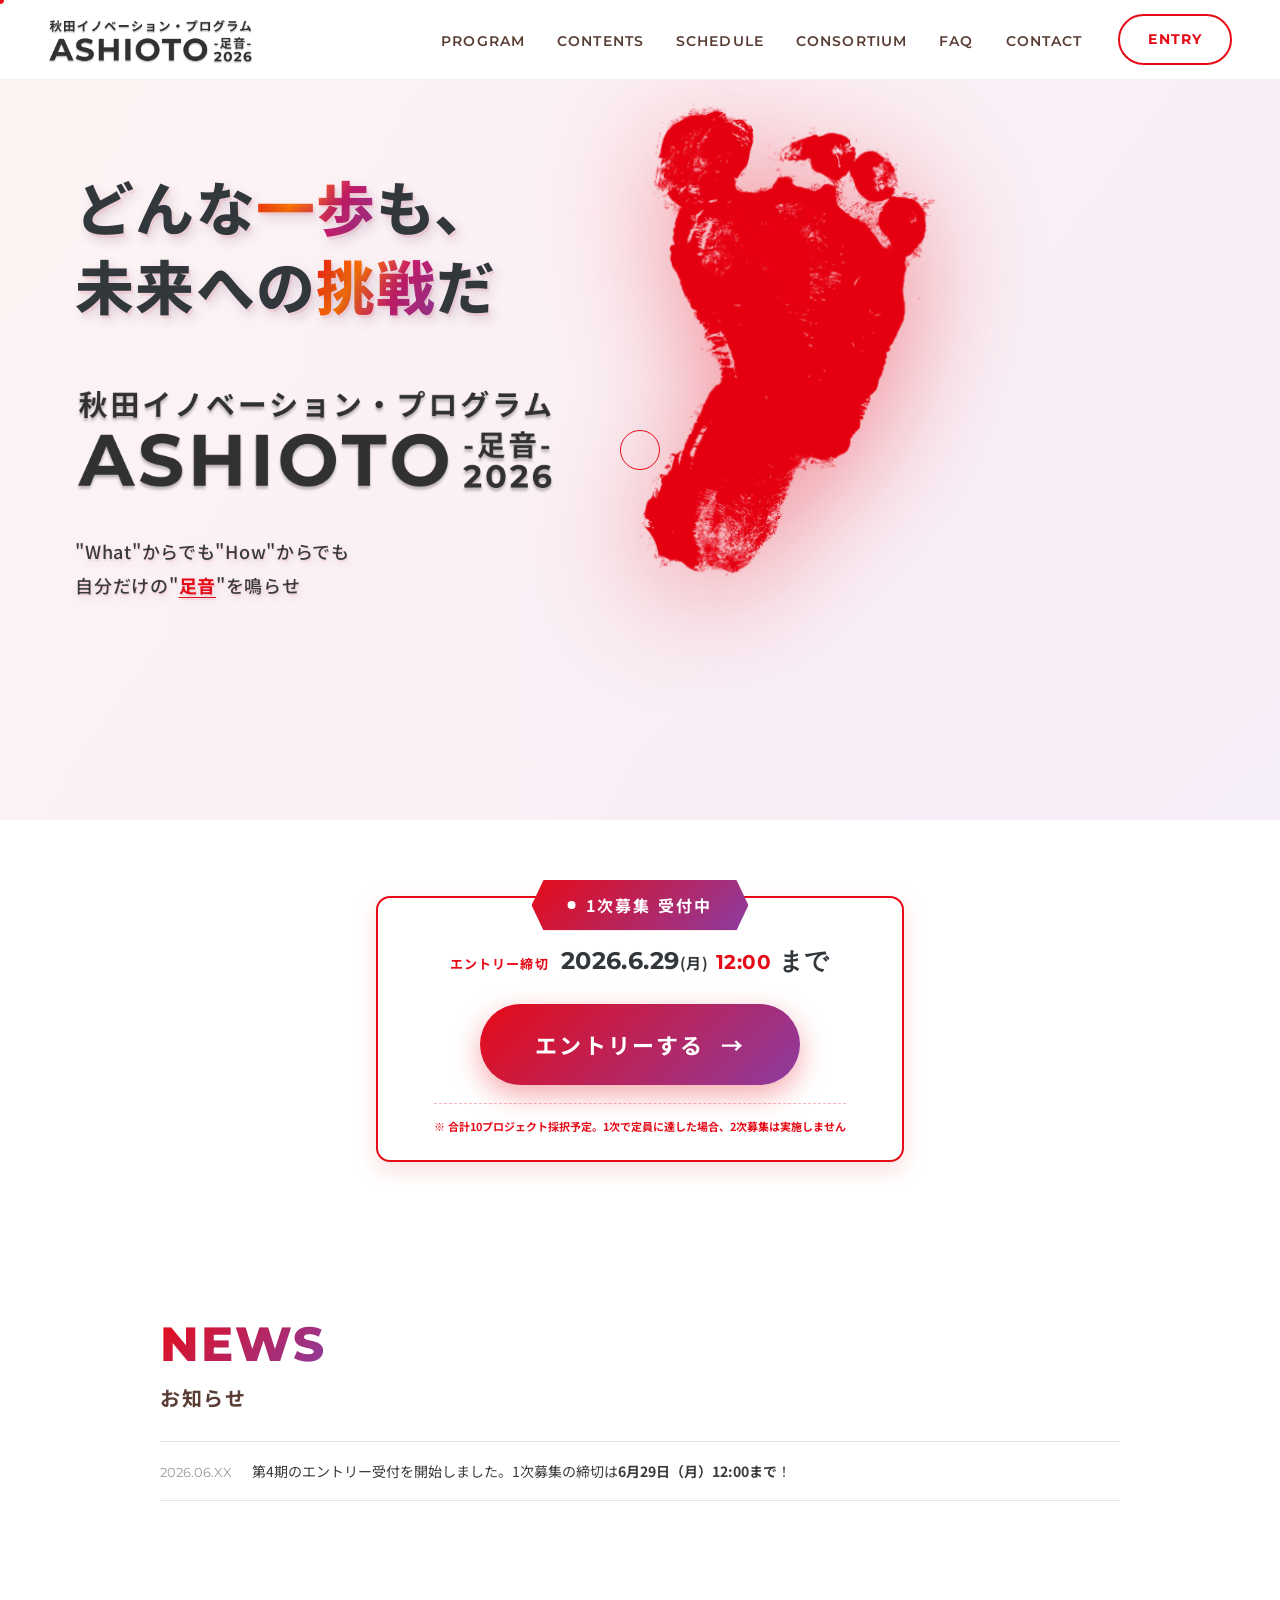
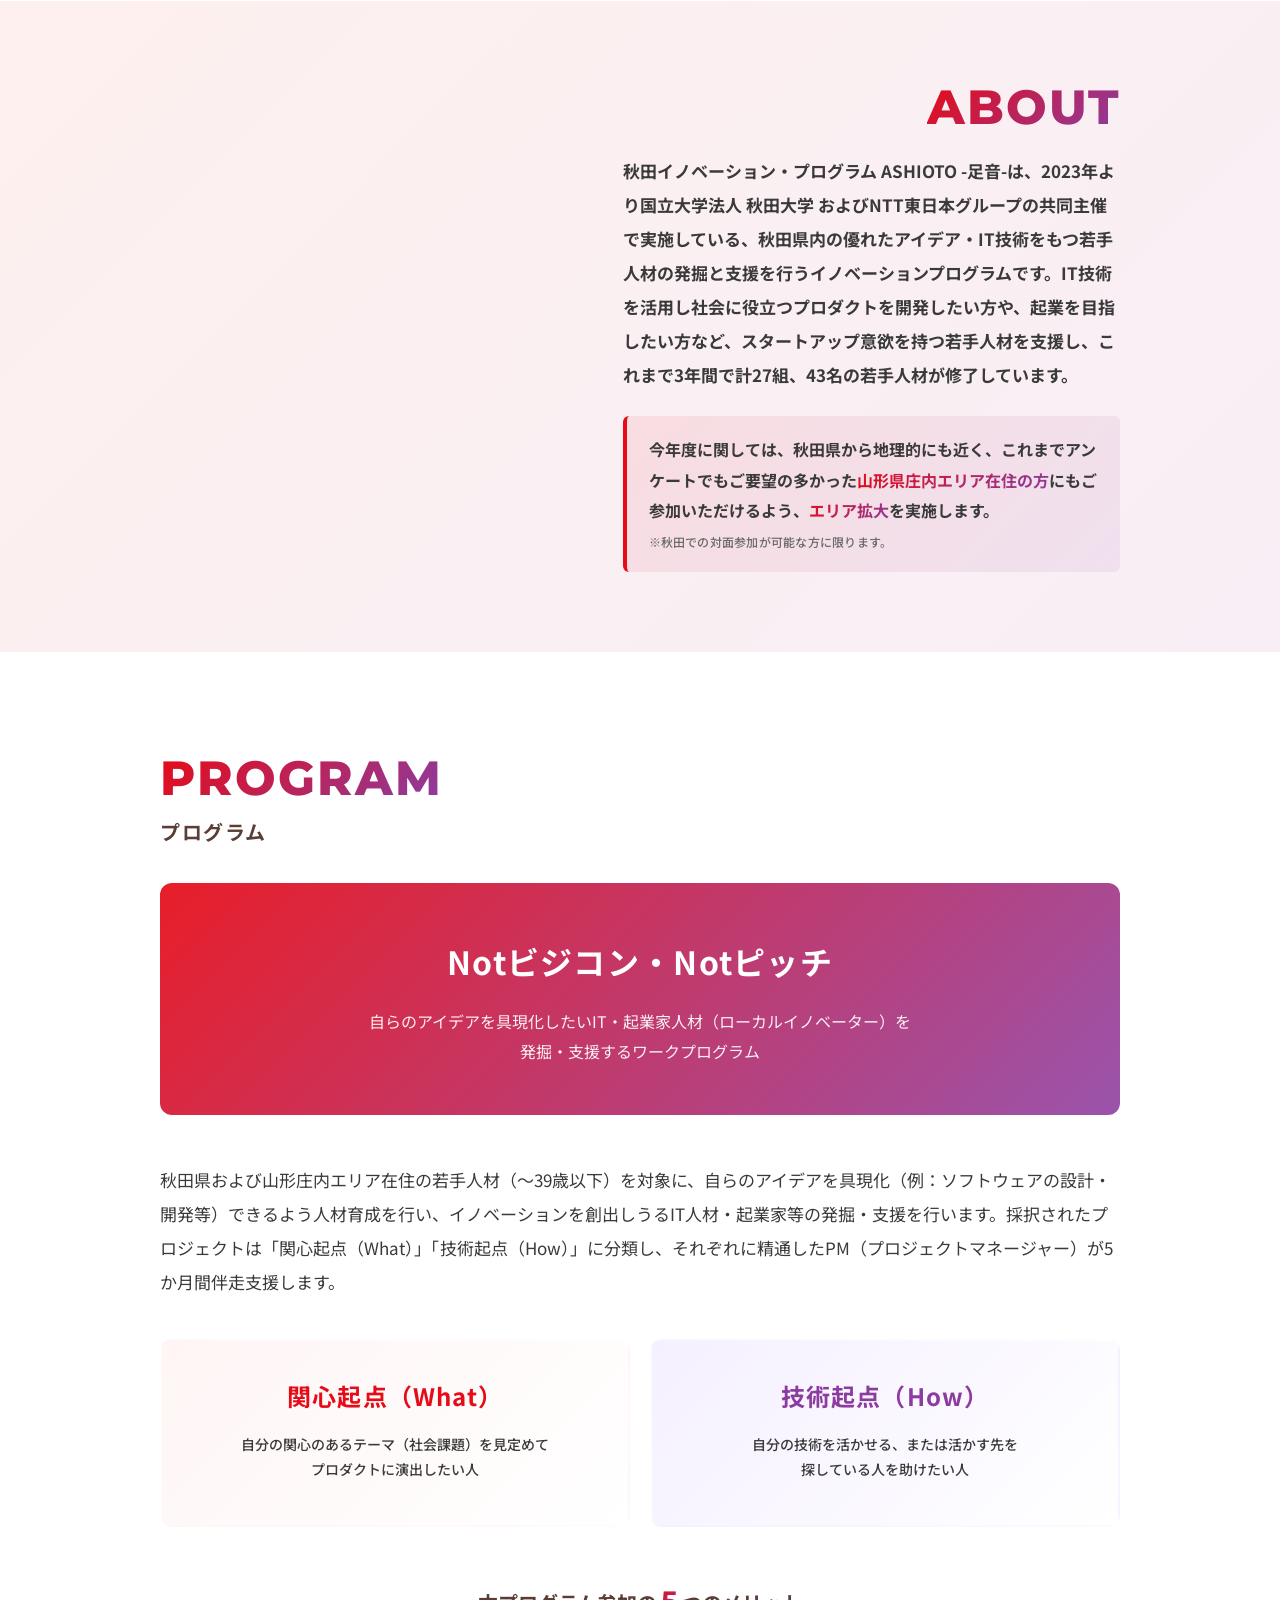
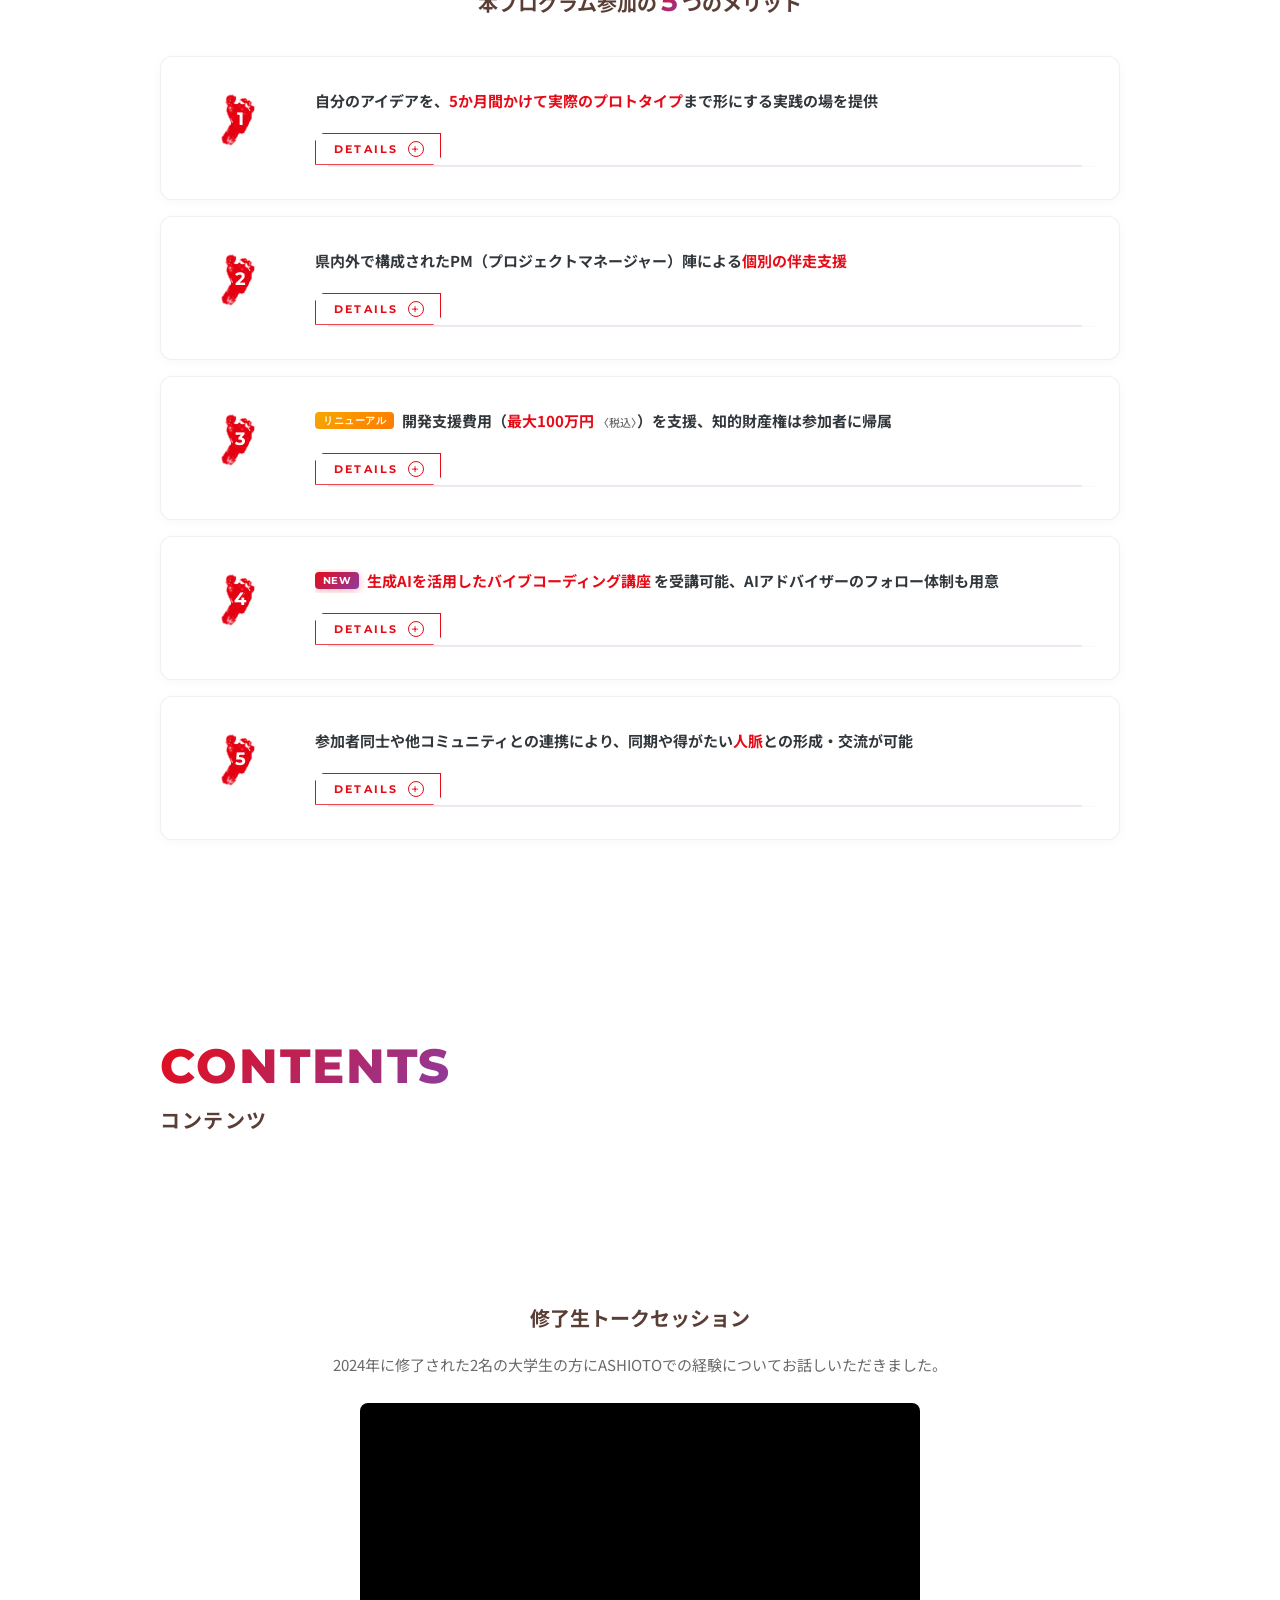
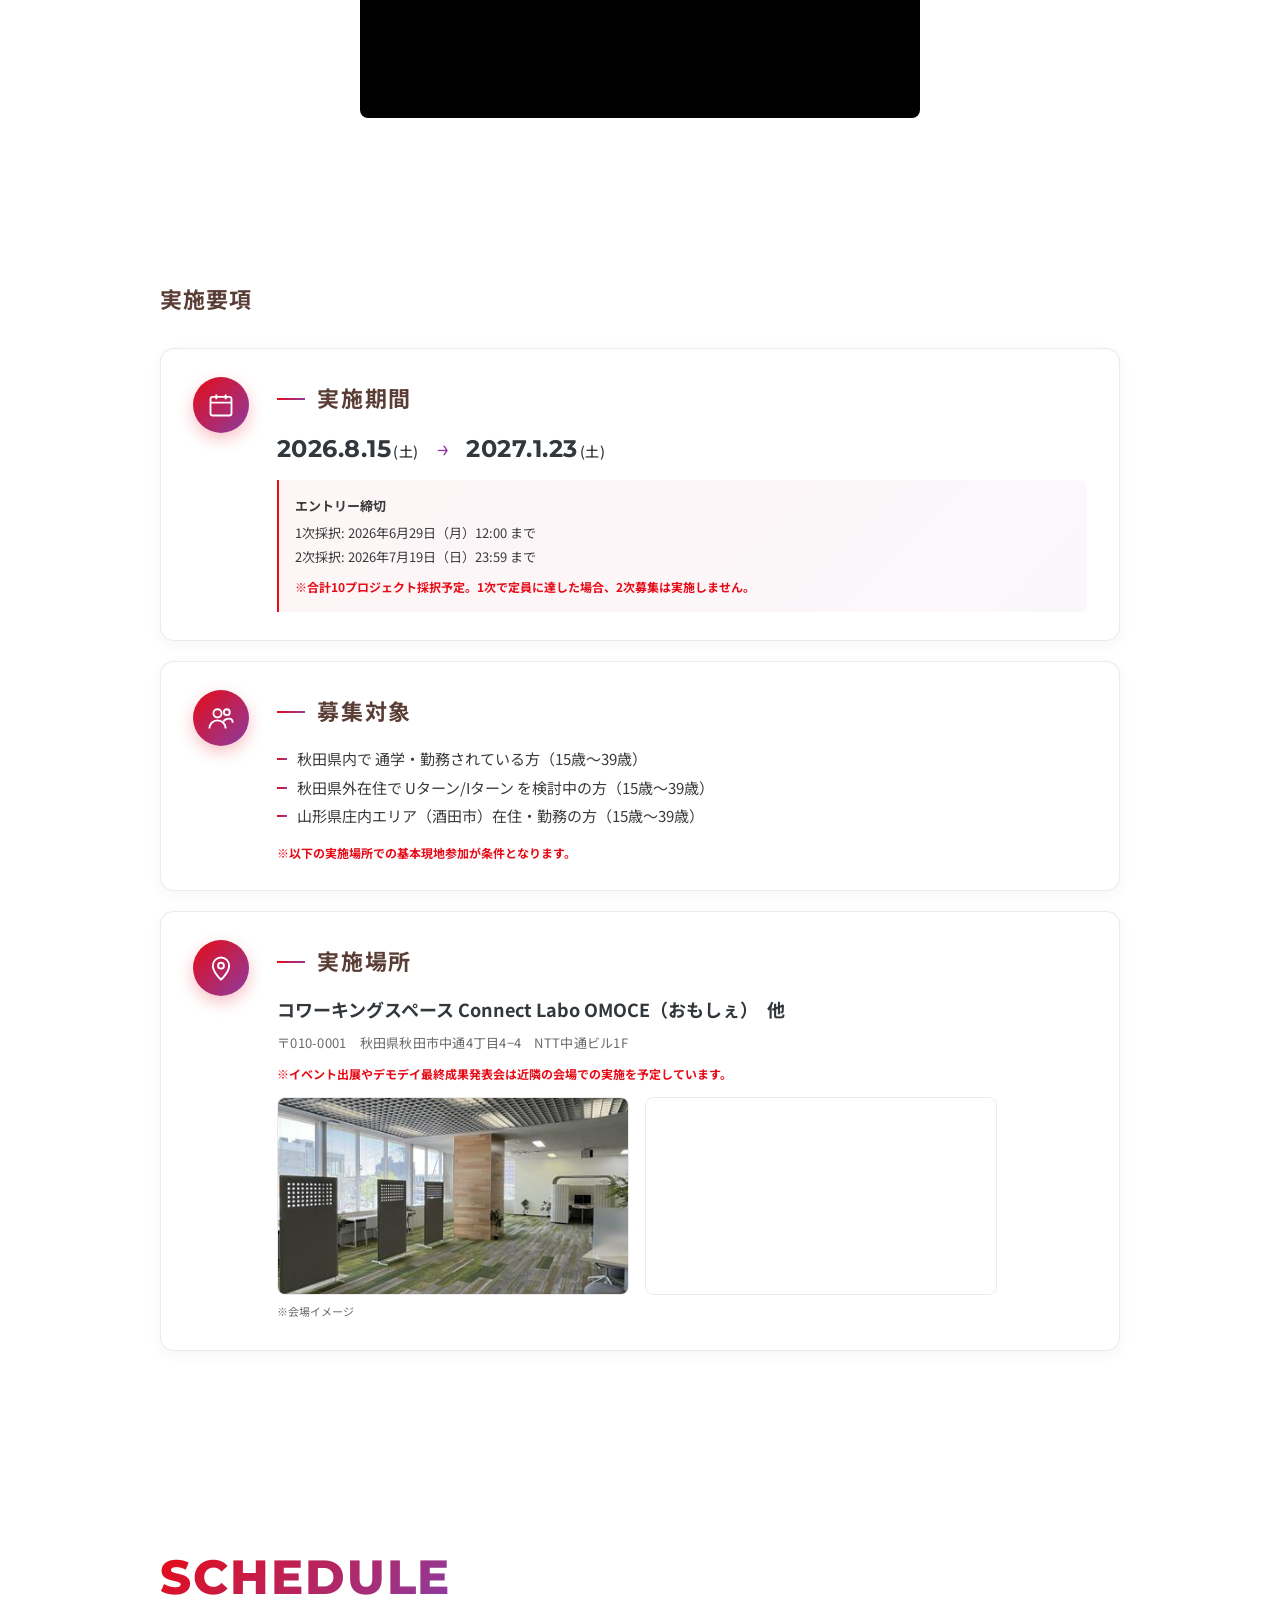
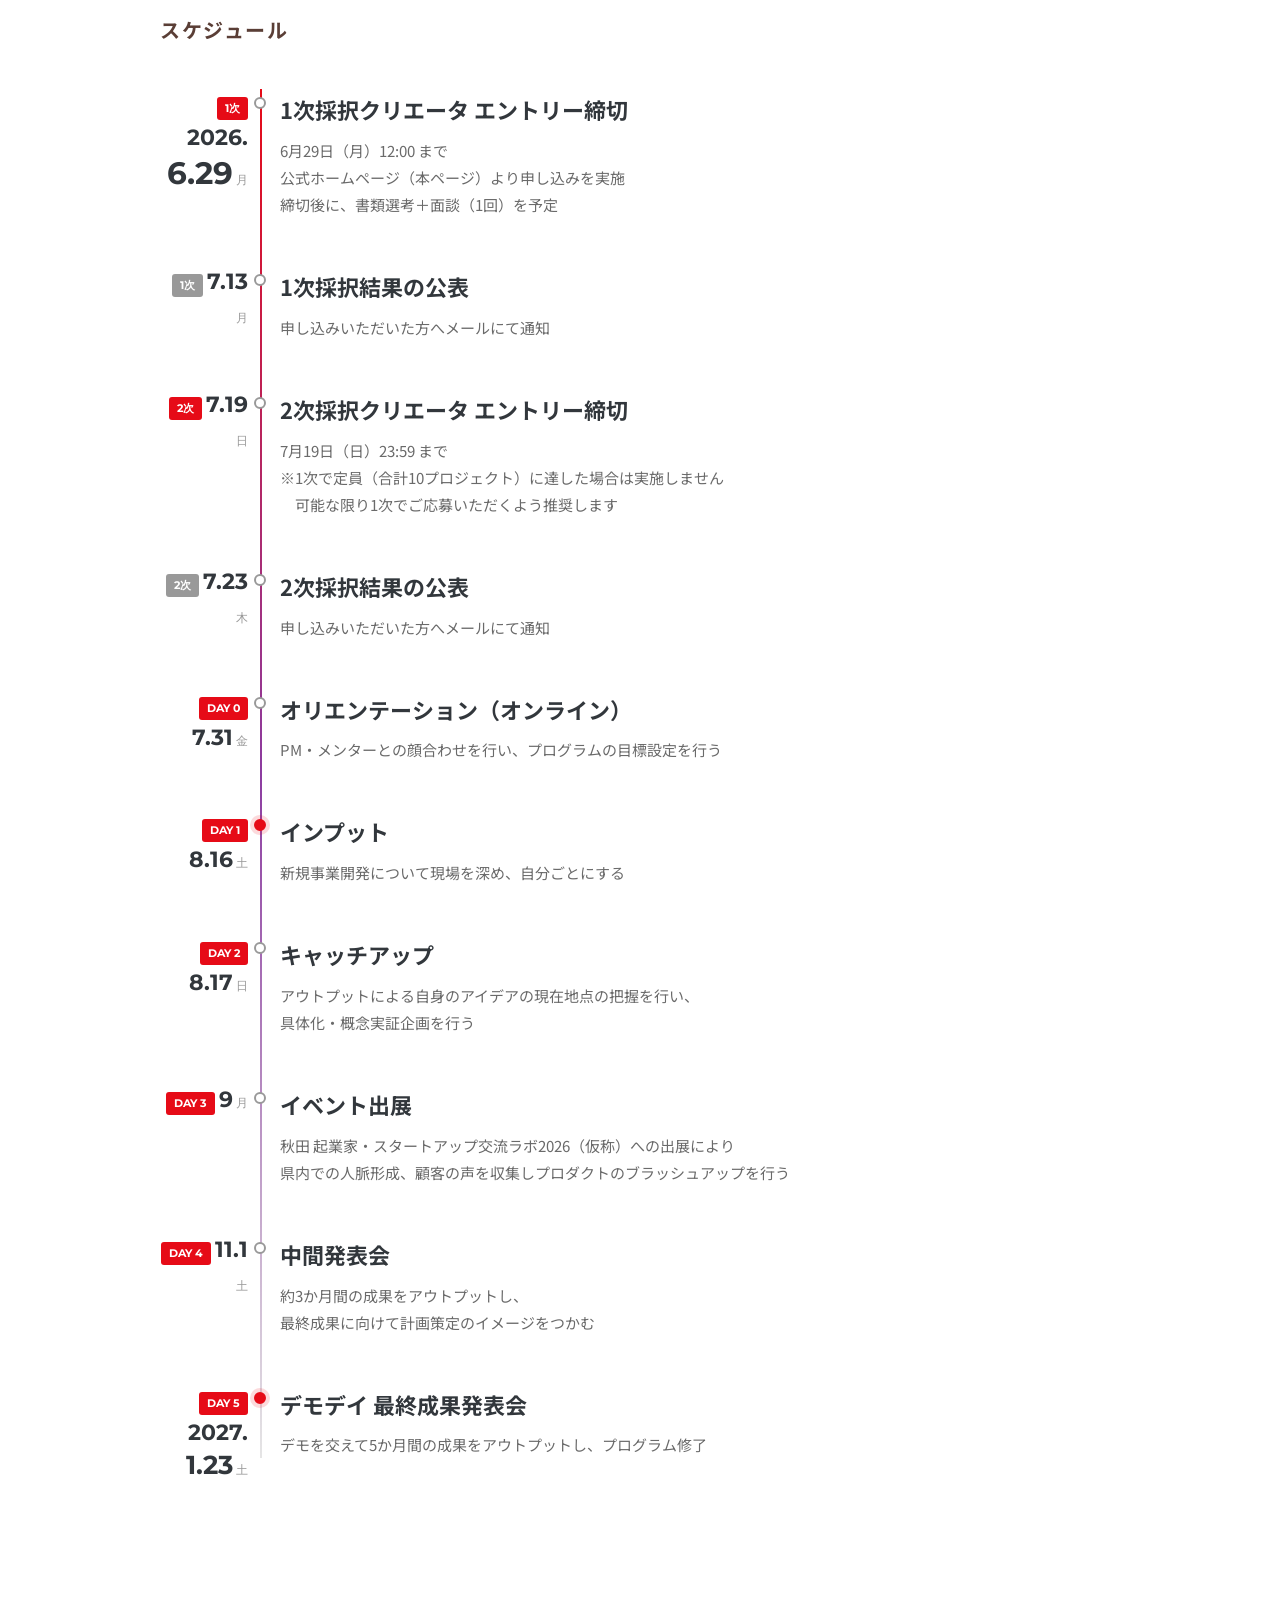
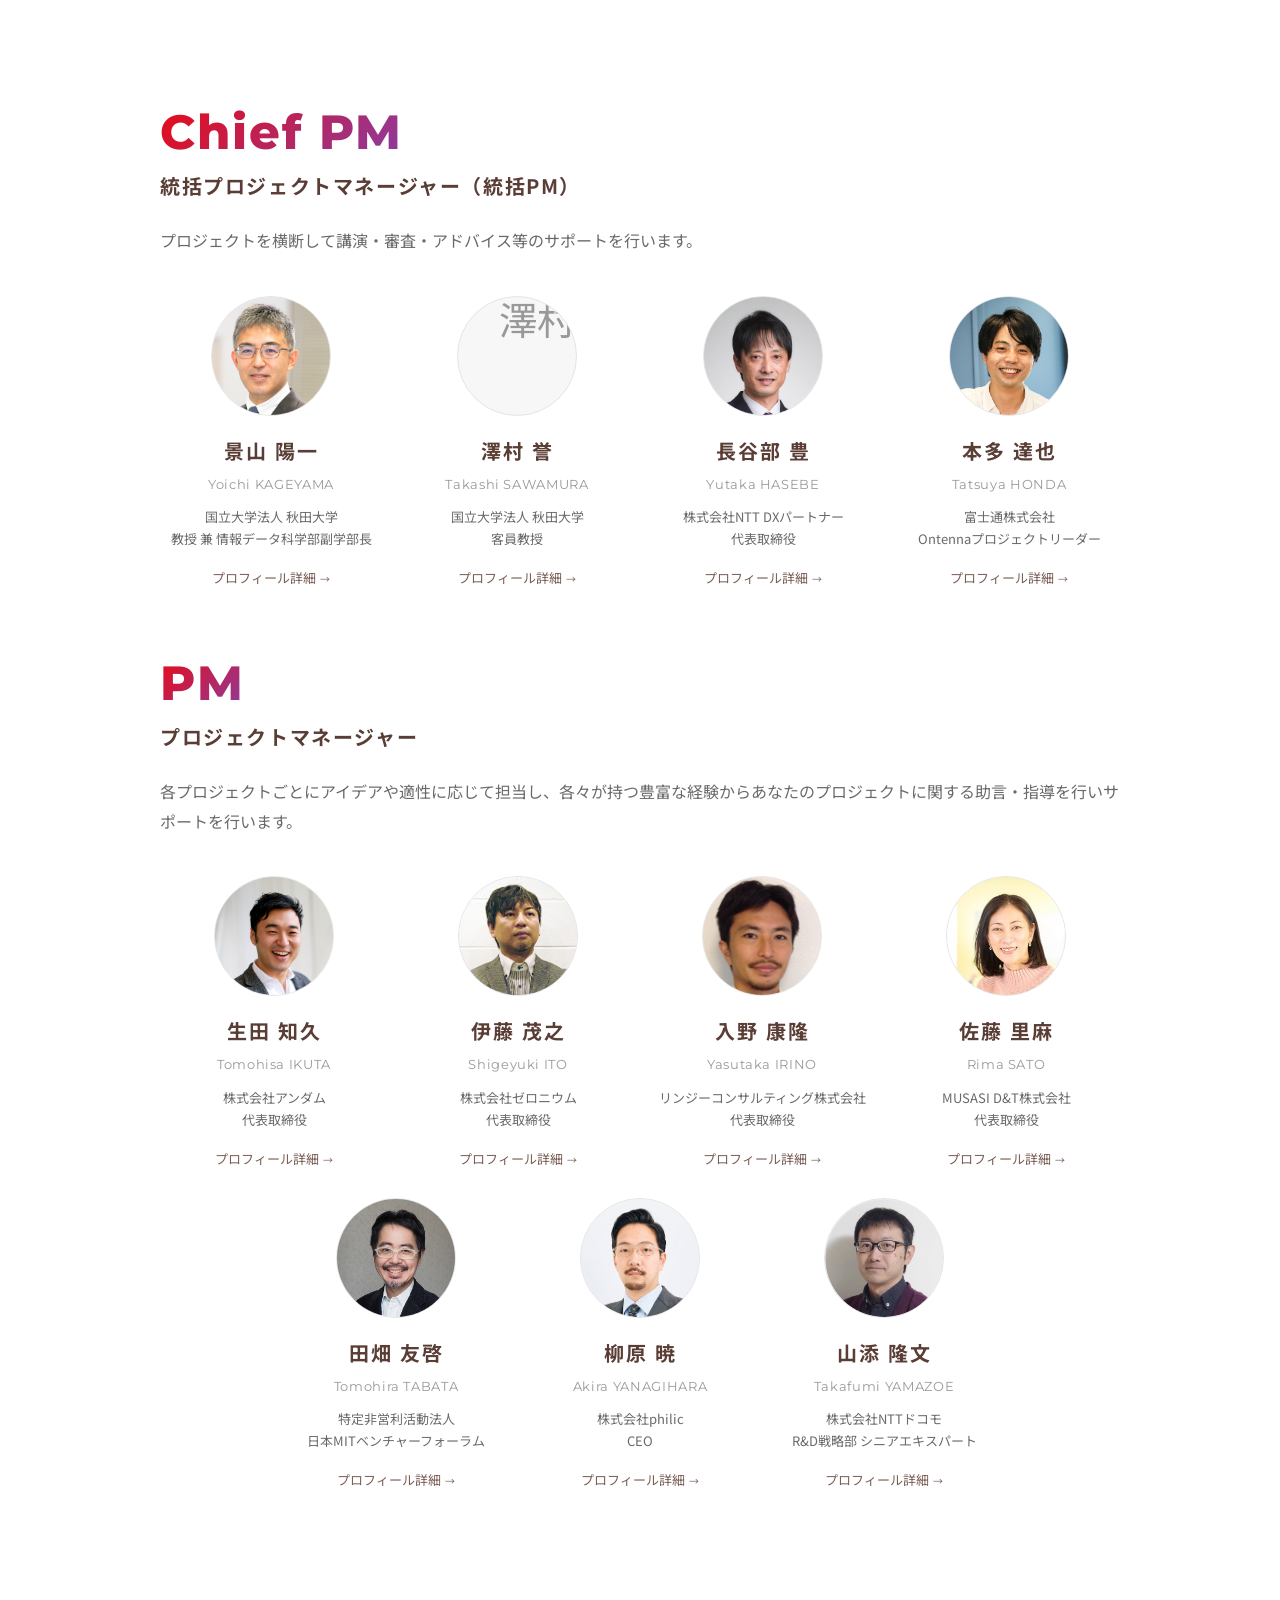
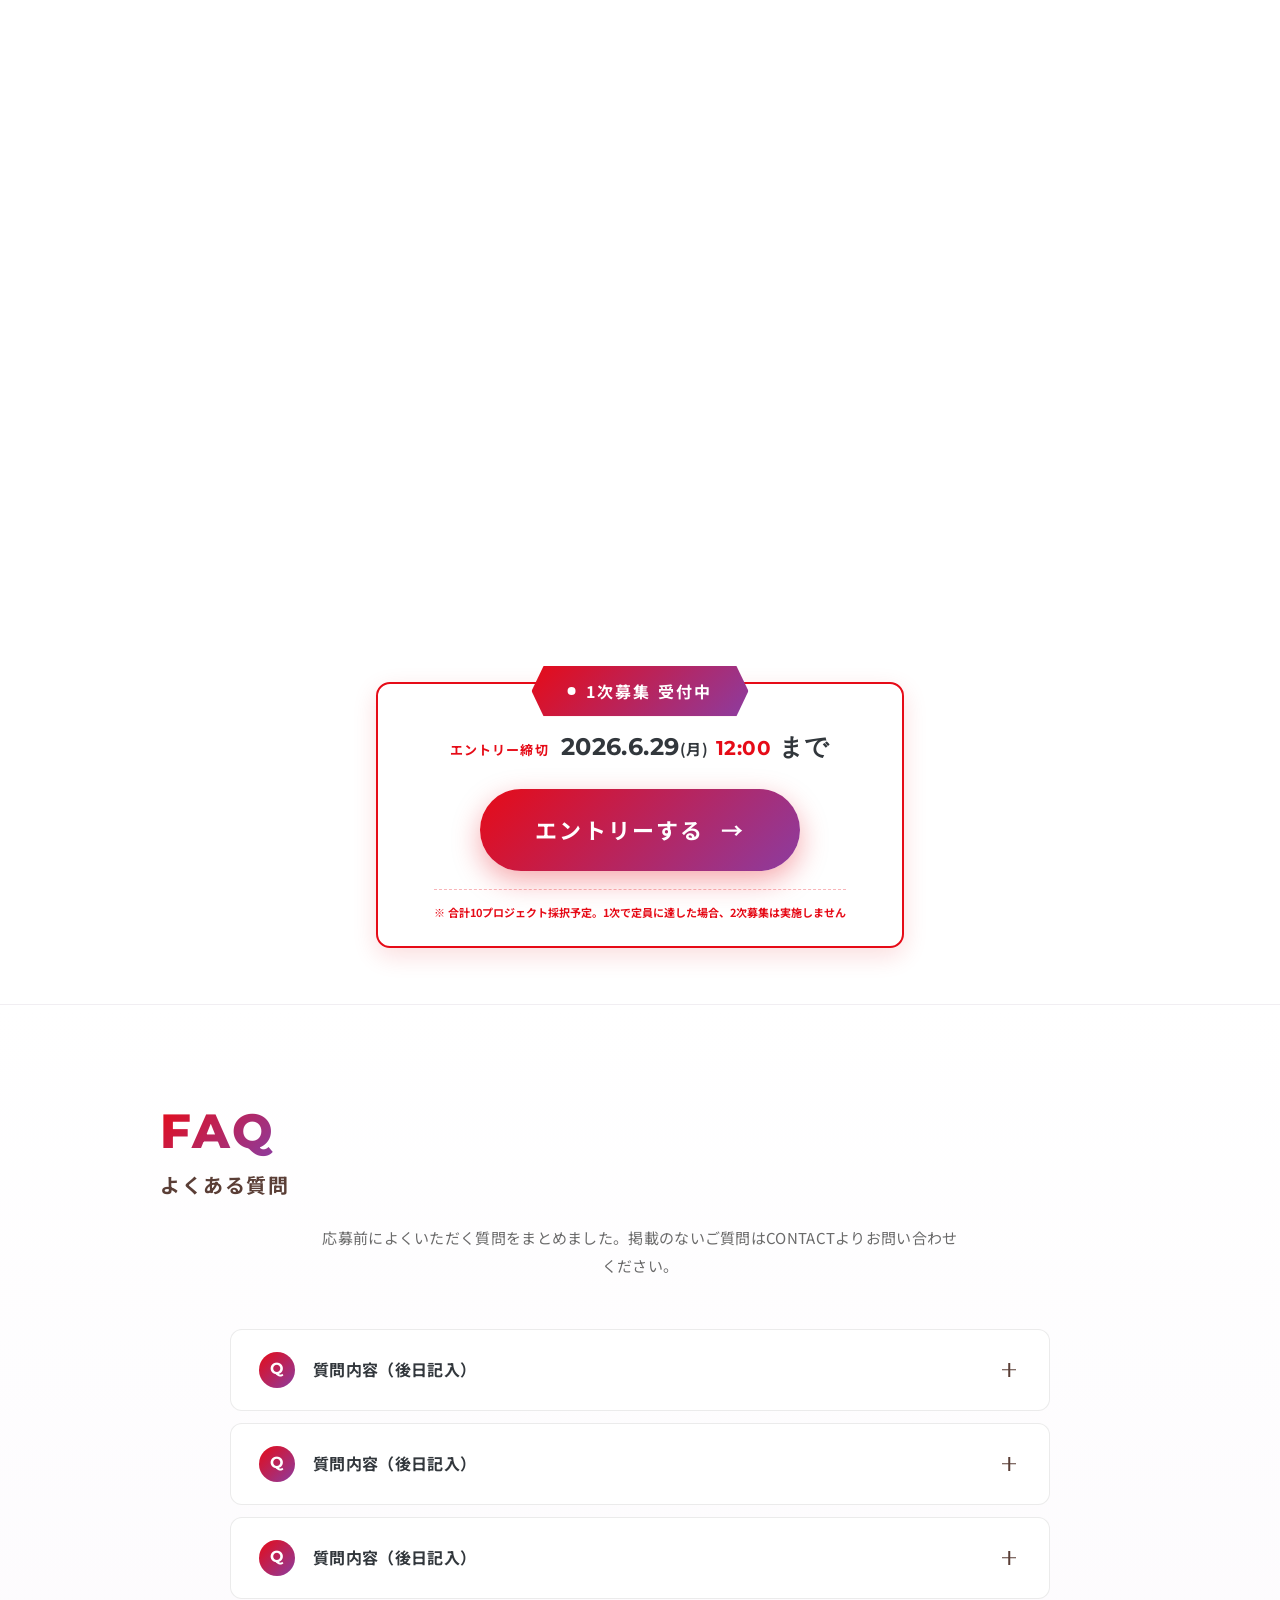
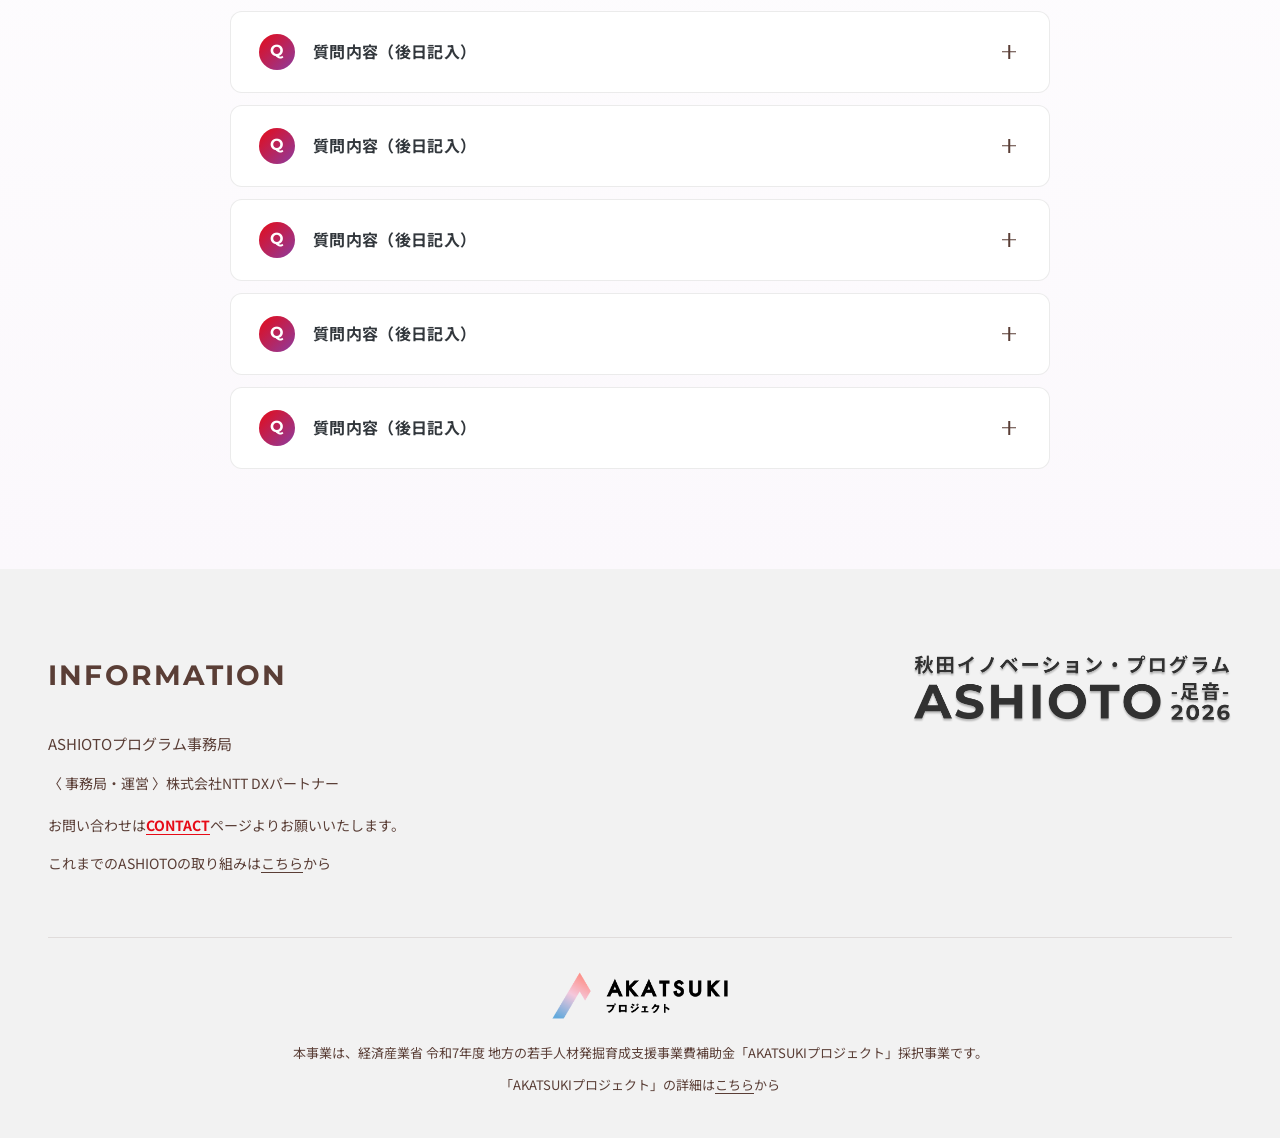
==== index.html @ e22b8ce8 "Hero catch: black base, only 一歩 and 挑戦 colorful gradient" ====
<!DOCTYPE html>
<html lang="ja">
<head>
  <meta charset="UTF-8">
  <meta name="viewport" content="width=device-width, initial-scale=1.0">
  <title>特設ページ | 秋田イノベーション・プログラム ASHIOTO -足音- 2026</title>
  <meta name="description" content="秋田県・山形県庄内エリアの若手人材を対象に、アイデアの具体化・プロトタイプ開発を支援するイノベーション・プログラム。開発支援金最大100万円。">
  <link rel="preconnect" href="https://fonts.googleapis.com">
  <link rel="preconnect" href="https://fonts.gstatic.com" crossorigin>
  <link href="https://fonts.googleapis.com/css2?family=Manrope:wght@400;500;600;700;800&family=Montserrat:wght@400;600;700&family=Noto+Sans+JP:wght@400;500;700&display=swap" rel="stylesheet">
  <link rel="stylesheet" href="css/style.css">
</head>
<body>

<!-- Custom Cursor -->
<div class="cursor-dot" id="cursorDot" aria-hidden="true"></div>
<div class="cursor-ring" id="cursorRing" aria-hidden="true"></div>


<!-- HEADER -->
<header>
  <a href="#" class="header-logo">
    <img src="assets/images/logo 2026.png" alt="ASHIOTO -足音-" class="header-logo-img">
  </a>
  <button class="nav-toggle" id="navToggle" aria-label="メニュー"><span></span><span></span><span></span></button>
  <div class="header-right">
    <nav>
      <ul>
        <li><a href="#program">PROGRAM</a></li>
        <li><a href="#contents">CONTENTS</a></li>
        <li><a href="#schedule">SCHEDULE</a></li>
        <li><a href="#consortium">CONSORTIUM</a></li>
        <li><a href="#faq">FAQ</a></li>
        <li><a href="contact.html">CONTACT</a></li>
      </ul>
    </nav>
    <a href="entry.html" class="header-entry">ENTRY</a>
  </div>
</header>

<!-- MOBILE NAV -->
<div class="mobile-nav" id="mobileNav">
  <ul>
    <li><a href="#program">PROGRAM</a></li>
    <li><a href="#contents">CONTENTS</a></li>
    <li><a href="#schedule">SCHEDULE</a></li>
    <li><a href="#consortium">CONSORTIUM</a></li>
    <li><a href="#faq">FAQ</a></li>
    <li><a href="contact.html">CONTACT</a></li>
  </ul>
  <div class="mobile-nav-cta">
    <a href="entry.html" class="header-entry">ENTRY</a>
  </div>
</div>

<!-- HERO -->
<section class="hero">
  <div class="footprint-trail" id="footprintTrail" aria-hidden="true"></div>
  <div class="hero-overlay"></div>
  <div class="hero-text">
    <p class="hero-catch">どんな<span class="hero-accent">一歩</span>も、<br>未来への<span class="hero-accent">挑戦</span>だ</p>
    <div class="hero-logo-wrap">
      <img src="assets/images/logo 2026.png" alt="秋田イノベーション・プログラム ASHIOTO -足音- 2026" class="hero-logo-img">
    </div>
    <p class="hero-tagline">
      "What"からでも"How"からでも<br>
      自分だけの"<span class="hero-tagline-accent">足音</span>"を鳴らせ
    </p>
  </div>
</section>

<!-- HERO CTA -->
<div class="hero-cta-wrap">
  <a href="entry.html" class="hero-cta-box">
    <span class="cta-stage-ribbon">1次募集 受付中</span>
    <div class="cta-deadline-line">
      <span class="cta-deadline-label">エントリー締切</span>
      <span class="cta-deadline-main">2026.6.29<span class="dow">(月)</span> <span class="cta-deadline-time">12:00</span> まで</span>
    </div>
    <div class="cta-action">
      <span class="cta-action-label">エントリーする</span>
      <span class="cta-action-arrow">→</span>
    </div>
    <p class="cta-warning">※ 合計10プロジェクト採択予定。1次で定員に達した場合、2次募集は実施しません</p>
  </a>
</div>

<!-- NEWS -->
<section class="section" id="news">
  <div class="section-inner fade-in">
    <div class="section-heading">
      <span class="section-heading-en">NEWS</span>
      <p class="section-heading-ja">お知らせ</p>
    </div>
    <div class="news-list">
      <div class="news-item">
        <span class="news-date">2026.06.XX</span>
        <p>第4期のエントリー受付を開始しました。1次募集の締切は<strong>6月29日（月）12:00まで</strong>！</p>
      </div>
    </div>
  </div>
</section>

<!-- ABOUT -->
<section class="about-section" id="about">
  <div class="about-inner fade-in">
    <div class="about-visual">
      <div class="about-video">
        <iframe width="560" height="315" src="https://www.youtube.com/embed/2uHzMAhz8KQ?autoplay=1&mute=1&loop=1&playlist=2uHzMAhz8KQ&controls=0&rel=0&modestbranding=1&playsinline=1&start=4" title="ASHIOTO 紹介動画" frameborder="0" allow="autoplay; encrypted-media; picture-in-picture" referrerpolicy="strict-origin-when-cross-origin" allowfullscreen></iframe>
      </div>
    </div>
    <div class="about-text-block">
      <div class="section-heading">
        <span class="section-heading-en" style="color: var(--brown);">ABOUT</span>
      </div>
      <p>秋田イノベーション・プログラム ASHIOTO -足音-は、2023年より国立大学法人 秋田大学 およびNTT東日本グループの共同主催で実施している、秋田県内の優れたアイデア・IT技術をもつ若手人材の発掘と支援を行うイノベーションプログラムです。IT技術を活用し社会に役立つプロダクトを開発したい方や、起業を目指したい方など、スタートアップ意欲を持つ若手人材を支援し、これまで3年間で計27組、43名の若手人材が修了しています。</p>
      <p class="about-highlight">今年度に関しては、秋田県から地理的にも近く、これまでアンケートでもご要望の多かった<strong>山形県庄内エリア在住の方</strong>にもご参加いただけるよう、<strong>エリア拡大</strong>を実施します。<span class="about-highlight-note">※秋田での対面参加が可能な方に限ります。</span></p>
    </div>
  </div>
</section>

<!-- PROGRAM -->
<section class="section" id="program">
  <div class="section-inner">
    <div class="section-heading fade-in">
      <span class="section-heading-en">PROGRAM</span>
      <p class="section-heading-ja">プログラム</p>
    </div>

    <div class="program-banner fade-in" style="margin-top: 32px;">
      <h3>Notビジコン・Notピッチ</h3>
      <p>自らのアイデアを具現化したいIT・起業家人材（ローカルイノベーター）を<br>発掘・支援するワークプログラム</p>
    </div>

    <p class="section-desc fade-in">秋田県および山形庄内エリア在住の若手人材（～39歳以下）を対象に、自らのアイデアを具現化（例：ソフトウェアの設計・開発等）できるよう人材育成を行い、イノベーションを創出しうるIT人材・起業家等の発掘・支援を行います。採択されたプロジェクトは「関心起点（What）」「技術起点（How）」に分類し、それぞれに精通したPM（プロジェクトマネージャー）が5か月間伴走支援します。</p>

    <div class="approach-cards fade-in">
      <div class="approach-card what">
        <span class="approach-card-label">関心起点（What）</span>
        <h4>自分の関心のあるテーマ（社会課題）を見定めて<br>プロダクトに演出したい人</h4>
      </div>
      <div class="approach-card how">
        <span class="approach-card-label">技術起点（How）</span>
        <h4>自分の技術を活かせる、または活かす先を<br>探している人を助けたい人</h4>
      </div>
    </div>

    <p class="merits-heading fade-in">本プログラム参加の<span class="merits-heading-num">5</span>つのメリット</p>
    <div class="merits-list fade-in">
      <div class="merit-item" data-merit>
        <span class="merit-icon"><img src="assets/images/ashi_ato.png" alt=""><span class="merit-num">1</span></span>
        <div class="merit-content">
          <h5>自分のアイデアを、<strong>5か月間かけて実際のプロトタイプ</strong>まで形にする実践の場を提供</h5>
          <button class="merit-toggle" type="button">DETAILS<span class="merit-toggle-icon">+</span></button>
          <div class="merit-detail">
            <p>「やってみたい」で終わらせず、ユーザー検証・プロトタイプ開発・成果発表までを一貫して経験。プログラム修了時には実動するプロダクト、ピッチ経験、最終発表会での登壇実績が手元に残ります。</p>
          </div>
        </div>
      </div>
      <div class="merit-item" data-merit>
        <span class="merit-icon"><img src="assets/images/ashi_ato.png" alt=""><span class="merit-num">2</span></span>
        <div class="merit-content">
          <h5>県内外で構成されたPM（プロジェクトマネージャー）陣による<strong>個別の伴走支援</strong></h5>
          <button class="merit-toggle" type="button">DETAILS<span class="merit-toggle-icon">+</span></button>
          <div class="merit-detail">
            <p>ITを活用した事業開発の知見を持つメンターを多数配置し、アイデアが自身のビジネスや人脈に届く仲間になる機会を提供します。</p>
          </div>
        </div>
      </div>
      <div class="merit-item" data-merit>
        <span class="merit-icon"><img src="assets/images/ashi_ato.png" alt=""><span class="merit-num">3</span></span>
        <div class="merit-content">
          <h5><span class="merit-badge merit-badge-renew">リニューアル</span>開発支援費用（<strong>最大100万円</strong><span class="merit-inline-note">〈税込〉</span>）を支援、知的財産権は参加者に帰属</h5>
          <button class="merit-toggle" type="button">DETAILS<span class="merit-toggle-icon">+</span></button>
          <div class="merit-detail">
            <p>プロジェクト構築費用として、プログラム期間中の開発に要する人件費の計上＋国内旅費＋プログラム事務局の定める生成AIサービス利用料の三科目（すべて実費精算）への充当を基本とし、上記以外の利用用途については事務局が審議の上利用可否について判断します。ただし、本プログラムの成果の知的財産権は参加者に帰属するので、安心して自身のアイデアを具体化いただくことができます。</p>
          </div>
        </div>
      </div>
      <div class="merit-item" data-merit>
        <span class="merit-icon"><img src="assets/images/ashi_ato.png" alt=""><span class="merit-num">4</span></span>
        <div class="merit-content">
          <h5><span class="merit-badge merit-badge-new">NEW</span><strong>生成AIを活用したバイブコーディング講座</strong> を受講可能、AIアドバイザーのフォロー体制も用意</h5>
          <button class="merit-toggle" type="button">DETAILS<span class="merit-toggle-icon">+</span></button>
          <div class="merit-detail">
            <p>初日には生成AIを用いたバイブコーディング（Vibe Coding）の講座を受講でき、プロダクト開発スピードと表現力を一段引き上げます。非エンジニアの方もアイデアを形にしやすい環境を提供します。既にバイブコーディングを活用している方にとっても、バイブコーディングに詳しいAIアドバイザーがあなたを期間中サポートします。</p>
          </div>
        </div>
      </div>
      <div class="merit-item" data-merit>
        <span class="merit-icon"><img src="assets/images/ashi_ato.png" alt=""><span class="merit-num">5</span></span>
        <div class="merit-content">
          <h5>参加者同士や他コミュニティとの連携により、同期や得がたい<strong>人脈</strong>との形成・交流が可能</h5>
          <button class="merit-toggle" type="button">DETAILS<span class="merit-toggle-icon">+</span></button>
          <div class="merit-detail">
            <p>PMや同期、ASHIOTO修了生とディスカッションできる機会を提供します。また、デモデイ最終成果発表会はオープンイベントとして実施することで、様々な方へ自身のアイデアを広く周知する場を設けます。</p>
          </div>
        </div>
      </div>
    </div>
  </div>
</section>

<!-- CONTENTS -->
<section class="section" id="contents">
  <div class="section-inner">
    <div class="section-heading fade-in">
      <span class="section-heading-en">CONTENTS</span>
      <p class="section-heading-ja">コンテンツ</p>
    </div>
  </div>
</section>

<!-- 修了生トークセッション -->
<section class="talk-section fade-in">
  <h3>修了生トークセッション</h3>
  <p class="talk-intro">2024年に修了された2名の大学生の方にASHIOTOでの経験についてお話しいただきました。</p>
  <div class="talk-image">
    <iframe src="https://www.youtube.com/embed/UU9hKWuDVA8?rel=0" title="修了生トークセッション" frameborder="0" allow="accelerometer; autoplay; clipboard-write; encrypted-media; gyroscope; picture-in-picture; web-share" referrerpolicy="strict-origin-when-cross-origin" allowfullscreen></iframe>
  </div>
</section>

<!-- 実施要項 -->
<section class="section" id="requirements">
  <div class="section-inner fade-in">
    <h3 class="req-title">実施要項</h3>
    <div class="req-cards">
      <div class="req-card">
        <div class="req-card-icon">
          <svg viewBox="0 0 24 24" fill="none" stroke="currentColor" stroke-width="1.6">
            <rect x="3" y="5" width="18" height="16" rx="2"/>
            <path d="M3 10h18M8 3v4M16 3v4"/>
          </svg>
        </div>
        <div class="req-card-body">
          <p class="req-card-label">実施期間</p>
          <p class="req-card-main">2026.8.15<span class="req-dow">(土)</span> <span class="req-arrow">→</span> 2027.1.23<span class="req-dow">(土)</span></p>
          <div class="req-card-notes">
            <p class="req-note-head">エントリー締切</p>
            <p>1次採択: 2026年6月29日（月）12:00 まで</p>
            <p>2次採択: 2026年7月19日（日）23:59 まで</p>
            <p class="req-note-warn">※合計10プロジェクト採択予定。1次で定員に達した場合、2次募集は実施しません。</p>
          </div>
        </div>
      </div>

      <div class="req-card">
        <div class="req-card-icon">
          <svg viewBox="0 0 24 24" fill="none" stroke="currentColor" stroke-width="1.6">
            <circle cx="9" cy="8" r="3.5"/>
            <path d="M2 21c0-3.8 3.1-7 7-7s7 3.2 7 7"/>
            <circle cx="17" cy="7" r="2.5"/>
            <path d="M14 15c1-1.5 2.8-2.5 4.8-2.5 2 0 3.2 1.5 3.2 3.5"/>
          </svg>
        </div>
        <div class="req-card-body">
          <p class="req-card-label">募集対象</p>
          <ul class="req-list">
            <li>秋田県内で 通学・勤務されている方（15歳〜39歳）</li>
            <li>秋田県外在住で Uターン/Iターン を検討中の方（15歳〜39歳）</li>
            <li>山形県庄内エリア（酒田市）在住・勤務の方（15歳〜39歳）</li>
          </ul>
          <p class="req-note-warn">※以下の実施場所での基本現地参加が条件となります。</p>
        </div>
      </div>

      <div class="req-card">
        <div class="req-card-icon">
          <svg viewBox="0 0 24 24" fill="none" stroke="currentColor" stroke-width="1.6">
            <path d="M12 22s7-6.5 7-12a7 7 0 0 0-14 0c0 5.5 7 12 7 12z"/>
            <circle cx="12" cy="10" r="2.5"/>
          </svg>
        </div>
        <div class="req-card-body">
          <p class="req-card-label">実施場所</p>
          <p class="req-card-main-sm">コワーキングスペース Connect Labo OMOCE（おもしぇ）　他</p>
          <p class="req-card-addr">〒010-0001　秋田県秋田市中通4丁目4−4　NTT中通ビル1F</p>
          <p class="req-note-warn">※イベント出展やデモデイ最終成果発表会は近隣の会場での実施を予定しています。</p>
          <div class="req-venue-media">
            <figure class="req-venue-photo">
              <img src="assets/images/venue.png" alt="Connect Labo OMOCE 会場イメージ">
              <figcaption>※会場イメージ</figcaption>
            </figure>
            <div class="req-card-map">
              <iframe src="https://www.google.com/maps/embed?pb=!1m18!1m12!1m3!1d3069.101936121337!2d140.1249182!3d39.714891800000004!2m3!1f0!2f0!3f0!3m2!1i1024!2i768!4f13.1!3m3!1m2!1s0x5f8fc30019eabd0d%3A0x41581dfa4e6c3b0e!2zT21vY2UgY29ubmVjdCBsYWJvIOOCquODouOCt-OCpw!5e0!3m2!1sja!2sjp!4v1776733772594!5m2!1sja!2sjp" loading="lazy" referrerpolicy="no-referrer-when-downgrade" allowfullscreen></iframe>
            </div>
          </div>
        </div>
      </div>
    </div>

  </div>
</section>

<!-- SCHEDULE -->
<section class="schedule-section" id="schedule">
  <div class="schedule-inner">
    <div class="section-heading fade-in">
      <span class="section-heading-en">SCHEDULE</span>
      <p class="section-heading-ja">スケジュール</p>
    </div>

    <div class="schedule-timeline fade-in">
      <div class="schedule-item">
        <div class="schedule-date-block">
          <span class="schedule-day-label">1次</span>
          <span class="schedule-date">2026.<br><strong style="font-size: 1.4em;">6.29</strong><small> 月</small></span>
        </div>
        <div class="schedule-content">
          <h3>1次採択クリエータ エントリー締切</h3>
          <p>6月29日（月）12:00 まで<br>公式ホームページ（本ページ）より申し込みを実施<br>締切後に、書類選考＋面談（1回）を予定</p>
        </div>
      </div>

      <div class="schedule-item">
        <div class="schedule-date-block">
          <span class="schedule-day-label gray">1次</span>
          <span class="schedule-date">7.13<small> 月</small></span>
        </div>
        <div class="schedule-content">
          <h3>1次採択結果の公表</h3>
          <p>申し込みいただいた方へメールにて通知</p>
        </div>
      </div>

      <div class="schedule-item">
        <div class="schedule-date-block">
          <span class="schedule-day-label">2次</span>
          <span class="schedule-date">7.19<small> 日</small></span>
        </div>
        <div class="schedule-content">
          <h3>2次採択クリエータ エントリー締切</h3>
          <p>7月19日（日）23:59 まで<br>※1次で定員（合計10プロジェクト）に達した場合は実施しません<br>　可能な限り1次でご応募いただくよう推奨します</p>
        </div>
      </div>

      <div class="schedule-item">
        <div class="schedule-date-block">
          <span class="schedule-day-label gray">2次</span>
          <span class="schedule-date">7.23<small> 木</small></span>
        </div>
        <div class="schedule-content">
          <h3>2次採択結果の公表</h3>
          <p>申し込みいただいた方へメールにて通知</p>
        </div>
      </div>

      <div class="schedule-item">
        <div class="schedule-date-block">
          <span class="schedule-day-label">DAY 0</span>
          <span class="schedule-date">7.31<small> 金</small></span>
        </div>
        <div class="schedule-content">
          <h3>オリエンテーション（オンライン）</h3>
          <p>PM・メンターとの顔合わせを行い、プログラムの目標設定を行う</p>
        </div>
      </div>

      <div class="schedule-item active">
        <div class="schedule-date-block">
          <span class="schedule-day-label">DAY 1</span>
          <span class="schedule-date">8.16<small> 土</small></span>
        </div>
        <div class="schedule-content">
          <h3>インプット</h3>
          <p>新規事業開発について現場を深め、自分ごとにする</p>
        </div>
      </div>

      <div class="schedule-item">
        <div class="schedule-date-block">
          <span class="schedule-day-label">DAY 2</span>
          <span class="schedule-date">8.17<small> 日</small></span>
        </div>
        <div class="schedule-content">
          <h3>キャッチアップ</h3>
          <p>アウトプットによる自身のアイデアの現在地点の把握を行い、<br>具体化・概念実証企画を行う</p>
        </div>
      </div>

      <div class="schedule-item">
        <div class="schedule-date-block">
          <span class="schedule-day-label">DAY 3</span>
          <span class="schedule-date">9<small> 月</small></span>
        </div>
        <div class="schedule-content">
          <h3>イベント出展</h3>
          <p>秋田 起業家・スタートアップ交流ラボ2026（仮称）への出展により<br>県内での人脈形成、顧客の声を収集しプロダクトのブラッシュアップを行う</p>
        </div>
      </div>

      <div class="schedule-item">
        <div class="schedule-date-block">
          <span class="schedule-day-label">DAY 4</span>
          <span class="schedule-date">11.1<small> 土</small></span>
        </div>
        <div class="schedule-content">
          <h3>中間発表会</h3>
          <p>約3か月間の成果をアウトプットし、<br>最終成果に向けて計画策定のイメージをつかむ</p>
        </div>
      </div>

      <div class="schedule-item active">
        <div class="schedule-date-block">
          <span class="schedule-day-label">DAY 5</span>
          <span class="schedule-date">2027.<br><strong style="font-size: 1.2em;">1.23</strong><small> 土</small></span>
        </div>
        <div class="schedule-content">
          <h3>デモデイ 最終成果発表会</h3>
          <p>デモを交えて5か月間の成果をアウトプットし、プログラム修了</p>
        </div>
      </div>
    </div>
  </div>
</section>

<!-- PM -->
<section class="pm-section" id="pm">
  <div class="pm-inner">
    <!-- 統括PM -->
    <div class="section-heading fade-in">
      <span class="section-heading-en">Chief PM</span>
      <p class="section-heading-ja">統括プロジェクトマネージャー（統括PM）</p>
    </div>
    <p class="pm-section-desc fade-in">プロジェクトを横断して講演・審査・アドバイス等のサポートを行います。</p>

    <div class="pm-grid fade-in">
      <div class="pm-card" data-pm="kageyama">
        <div class="pm-photo"><img src="assets/images/pm/kageyama.png" alt="景山 陽一"></div>
        <p class="pm-name">景山 陽一</p>
        <p class="pm-name-en">Yoichi KAGEYAMA</p>
        <p class="pm-org">国立大学法人 秋田大学<br>教授 兼 情報データ科学部副学部長</p>
        <a href="#" class="pm-detail">プロフィール詳細</a>
      </div>
      <div class="pm-card" data-pm="sawamura">
        <div class="pm-photo"><img src="assets/images/pm/sawamura.jpg" alt="澤村 誉"></div>
        <p class="pm-name">澤村 誉</p>
        <p class="pm-name-en">Takashi SAWAMURA</p>
        <p class="pm-org">国立大学法人 秋田大学<br>客員教授</p>
        <a href="#" class="pm-detail">プロフィール詳細</a>
      </div>
      <div class="pm-card" data-pm="hasebe">
        <div class="pm-photo"><img src="assets/images/pm/hasebe.jpg" alt="長谷部 豊"></div>
        <p class="pm-name">長谷部 豊</p>
        <p class="pm-name-en">Yutaka HASEBE</p>
        <p class="pm-org">株式会社NTT DXパートナー<br>代表取締役</p>
        <a href="#" class="pm-detail">プロフィール詳細</a>
      </div>
      <div class="pm-card" data-pm="honda_t">
        <div class="pm-photo"><img src="assets/images/pm/honda_t.jpg" alt="本多 達也"></div>
        <p class="pm-name">本多 達也</p>
        <p class="pm-name-en">Tatsuya HONDA</p>
        <p class="pm-org">富士通株式会社<br>Ontennaプロジェクトリーダー</p>
        <a href="#" class="pm-detail">プロフィール詳細</a>
      </div>
    </div>

    <!-- PM -->
    <div class="section-heading fade-in" style="margin-top: 64px;">
      <span class="section-heading-en">PM</span>
      <p class="section-heading-ja">プロジェクトマネージャー</p>
    </div>
    <p class="pm-section-desc fade-in">各プロジェクトごとにアイデアや適性に応じて担当し、各々が持つ豊富な経験からあなたのプロジェクトに関する助言・指導を行いサポートを行います。</p>

    <div class="pm-grid pm-grid-4 fade-in">
      <div class="pm-card" data-pm="ikuta">
        <div class="pm-photo"><img src="assets/images/pm/ikuta.jpg" alt="生田 知久"></div>
        <p class="pm-name">生田 知久</p>
        <p class="pm-name-en">Tomohisa IKUTA</p>
        <p class="pm-org">株式会社アンダム<br>代表取締役</p>
        <a href="#" class="pm-detail">プロフィール詳細</a>
      </div>
      <div class="pm-card" data-pm="ito">
        <div class="pm-photo"><img src="assets/images/pm/ito.jpg" alt="伊藤 茂之"></div>
        <p class="pm-name">伊藤 茂之</p>
        <p class="pm-name-en">Shigeyuki ITO</p>
        <p class="pm-org">株式会社ゼロニウム<br>代表取締役</p>
        <a href="#" class="pm-detail">プロフィール詳細</a>
      </div>
      <div class="pm-card" data-pm="irino">
        <div class="pm-photo"><img src="assets/images/pm/irino.jpg" alt="入野 康隆"></div>
        <p class="pm-name">入野 康隆</p>
        <p class="pm-name-en">Yasutaka IRINO</p>
        <p class="pm-org">リンジーコンサルティング株式会社<br>代表取締役</p>
        <a href="#" class="pm-detail">プロフィール詳細</a>
      </div>
      <div class="pm-card" data-pm="sato">
        <div class="pm-photo"><img src="assets/images/pm/sato.jpg" alt="佐藤 里麻"></div>
        <p class="pm-name">佐藤 里麻</p>
        <p class="pm-name-en">Rima SATO</p>
        <p class="pm-org">MUSASI D&T株式会社<br>代表取締役</p>
        <a href="#" class="pm-detail">プロフィール詳細</a>
      </div>
      <div class="pm-card" data-pm="tabata">
        <div class="pm-photo"><img src="assets/images/pm/tabata.png" alt="田畑 友啓"></div>
        <p class="pm-name">田畑 友啓</p>
        <p class="pm-name-en">Tomohira TABATA</p>
        <p class="pm-org">特定非営利活動法人<br>日本MITベンチャーフォーラム</p>
        <a href="#" class="pm-detail">プロフィール詳細</a>
      </div>
      <div class="pm-card" data-pm="yanagihara">
        <div class="pm-photo"><img src="assets/images/pm/yanagihara.jpg" alt="柳原 暁"></div>
        <p class="pm-name">柳原 暁</p>
        <p class="pm-name-en">Akira YANAGIHARA</p>
        <p class="pm-org">株式会社philic<br>CEO</p>
        <a href="#" class="pm-detail">プロフィール詳細</a>
      </div>
      <div class="pm-card" data-pm="yamazoe">
        <div class="pm-photo"><img src="assets/images/pm/yamazoe.png" alt="山添 隆文"></div>
        <p class="pm-name">山添 隆文</p>
        <p class="pm-name-en">Takafumi YAMAZOE</p>
        <p class="pm-org">株式会社NTTドコモ<br>R&D戦略部 シニアエキスパート</p>
        <a href="#" class="pm-detail">プロフィール詳細</a>
      </div>
    </div>

    <!-- PM Modals -->
    <div class="pm-modal-overlay" id="pmModal">
      <div class="pm-modal">
        <button class="pm-modal-close" id="pmModalClose">&times;</button>
        <div class="pm-modal-photo" id="pmModalPhoto"><span>PHOTO</span></div>
        <p class="pm-modal-name" id="pmModalName"></p>
        <p class="pm-modal-name-en" id="pmModalNameEn"></p>
        <p class="pm-modal-org" id="pmModalOrg"></p>
        <div class="pm-modal-divider"></div>
        <p class="pm-modal-bio" id="pmModalBio"></p>
      </div>
    </div>
  </div>
</section>

<!-- CONSORTIUM -->
<section class="consortium-section" id="consortium">
  <div class="consortium-inner">
    <div class="section-heading fade-in">
      <span class="section-heading-en">CONSORTIUM</span>
      <p class="section-heading-ja">ASHIOTOコンソーシアム</p>
    </div>
    <div class="consortium-block fade-in" style="margin-top: 32px;">
      <p>コンソーシアムメンバーの専門領域を活用したビジネスプランが生まれた場合には、以下の協力事業者が秋田で事業を行う者目線の有効なアドバイス等のサポートを行います。</p>
    </div>
    <div class="consortium-leads fade-in">
      <span class="consortium-lead-item">
        <img src="assets/images/akita-ken.jpg" alt="" class="consortium-lead-logo">
        <span class="consortium-lead-name">秋田県</span>
      </span>
      <span class="consortium-lead-item">
        <span class="consortium-lead-name">秋田県産業技術センター</span>
      </span>
    </div>
    <div class="consortium-logos fade-in">
      <span class="consortium-logo-box"><img src="assets/images/logo_akita-bankーkari.png" alt="株式会社秋田銀行"></span>
      <span class="consortium-logo-box"><img src="assets/images/秋田魁新報_logo.png" alt="株式会社秋田魁新報社"></span>
      <span class="consortium-logo-box"><img src="assets/images/akitahousou-logo.png" alt="株式会社秋田放送"></span>
      <span class="consortium-logo-box"><img src="assets/images/adk-fuji-logo.svg" alt="ADK富士システム株式会社"></span>
      <span class="consortium-logo-box"><img src="assets/images/NTT_EAST_logo.png" alt="NTT東日本"></span>
    </div>
  </div>
</section>

<!-- CTA below CONSORTIUM -->
<div class="hero-cta-wrap">
  <a href="entry.html" class="hero-cta-box">
    <span class="cta-stage-ribbon">1次募集 受付中</span>
    <div class="cta-deadline-line">
      <span class="cta-deadline-label">エントリー締切</span>
      <span class="cta-deadline-main">2026.6.29<span class="dow">(月)</span> <span class="cta-deadline-time">12:00</span> まで</span>
    </div>
    <div class="cta-action">
      <span class="cta-action-label">エントリーする</span>
      <span class="cta-action-arrow">→</span>
    </div>
    <p class="cta-warning">※ 合計10プロジェクト採択予定。1次で定員に達した場合、2次募集は実施しません</p>
  </a>
</div>

<!-- FAQ -->
<section class="section faq-section" id="faq">
  <div class="section-inner">
    <div class="section-heading fade-in">
      <span class="section-heading-en">FAQ</span>
      <p class="section-heading-ja">よくある質問</p>
    </div>
    <p class="faq-lead fade-in">応募前によくいただく質問をまとめました。掲載のないご質問はCONTACTよりお問い合わせください。</p>
    <div class="faq-list fade-in">
      <details class="faq-item">
        <summary>
          <span class="faq-q">Q</span>
          <span class="faq-q-text">質問内容（後日記入）</span>
          <span class="faq-toggle" aria-hidden="true"></span>
        </summary>
        <div class="faq-answer">
          <span class="faq-a">A</span>
          <p>回答内容を後日記入します。</p>
        </div>
      </details>
      <details class="faq-item">
        <summary>
          <span class="faq-q">Q</span>
          <span class="faq-q-text">質問内容（後日記入）</span>
          <span class="faq-toggle" aria-hidden="true"></span>
        </summary>
        <div class="faq-answer">
          <span class="faq-a">A</span>
          <p>回答内容を後日記入します。</p>
        </div>
      </details>
      <details class="faq-item">
        <summary>
          <span class="faq-q">Q</span>
          <span class="faq-q-text">質問内容（後日記入）</span>
          <span class="faq-toggle" aria-hidden="true"></span>
        </summary>
        <div class="faq-answer">
          <span class="faq-a">A</span>
          <p>回答内容を後日記入します。</p>
        </div>
      </details>
      <details class="faq-item">
        <summary>
          <span class="faq-q">Q</span>
          <span class="faq-q-text">質問内容（後日記入）</span>
          <span class="faq-toggle" aria-hidden="true"></span>
        </summary>
        <div class="faq-answer">
          <span class="faq-a">A</span>
          <p>回答内容を後日記入します。</p>
        </div>
      </details>
      <details class="faq-item">
        <summary>
          <span class="faq-q">Q</span>
          <span class="faq-q-text">質問内容（後日記入）</span>
          <span class="faq-toggle" aria-hidden="true"></span>
        </summary>
        <div class="faq-answer">
          <span class="faq-a">A</span>
          <p>回答内容を後日記入します。</p>
        </div>
      </details>
      <details class="faq-item">
        <summary>
          <span class="faq-q">Q</span>
          <span class="faq-q-text">質問内容（後日記入）</span>
          <span class="faq-toggle" aria-hidden="true"></span>
        </summary>
        <div class="faq-answer">
          <span class="faq-a">A</span>
          <p>回答内容を後日記入します。</p>
        </div>
      </details>
      <details class="faq-item">
        <summary>
          <span class="faq-q">Q</span>
          <span class="faq-q-text">質問内容（後日記入）</span>
          <span class="faq-toggle" aria-hidden="true"></span>
        </summary>
        <div class="faq-answer">
          <span class="faq-a">A</span>
          <p>回答内容を後日記入します。</p>
        </div>
      </details>
      <details class="faq-item">
        <summary>
          <span class="faq-q">Q</span>
          <span class="faq-q-text">質問内容（後日記入）</span>
          <span class="faq-toggle" aria-hidden="true"></span>
        </summary>
        <div class="faq-answer">
          <span class="faq-a">A</span>
          <p>回答内容を後日記入します。</p>
        </div>
      </details>
    </div>
  </div>
</section>


<!-- FOOTER -->
<footer>
  <div class="footer-top">
    <div class="footer-info">
      <h3 class="footer-info-title">INFORMATION</h3>
      <p class="footer-office-name">ASHIOTOプログラム事務局</p>
      <p class="footer-office-label">〈 事務局・運営 〉株式会社NTT DXパートナー</p>
      <p class="footer-office-contact">お問い合わせは<a href="contact.html">CONTACT</a>ページよりお願いいたします。</p>
      <p class="footer-office-link">これまでのASHIOTOの取り組みは<a href="https://akatsuki-akita-innovation.studio.site/" target="_blank" rel="noopener">こちら</a>から</p>
    </div>
    <div class="footer-brand">
      <img src="assets/images/logo 2026.png" alt="秋田イノベーション・プログラム ASHIOTO -足音- 2026" class="footer-brand-logo">
    </div>
  </div>
  <div class="footer-bottom">
    <p class="footer-akatsuki-logo">
      <img src="assets/images/akatsuki_logotype.png" alt="AKATSUKIプロジェクト" class="footer-akatsuki-img">
    </p>
    <p class="footer-note">本事業は、経済産業省 令和7年度 地方の若手人材発掘育成支援事業費補助金「AKATSUKIプロジェクト」採択事業です。</p>
    <p class="footer-akatsuki-link">「AKATSUKIプロジェクト」の詳細は<a href="https://mitouteki.jp/" target="_blank" rel="noopener">こちら</a>から</p>
  </div>
</footer>

<!-- JS -->
<script>
// カスタムカーソル
(function() {
  var dot = document.getElementById('cursorDot');
  var ring = document.getElementById('cursorRing');
  if (!dot || !ring) return;
  // タッチデバイスでは無効化
  if (!window.matchMedia('(hover: hover) and (pointer: fine)').matches) return;

  var mx = window.innerWidth / 2, my = window.innerHeight / 2;
  var rx = mx, ry = my;
  window.addEventListener('mousemove', function(e) {
    mx = e.clientX; my = e.clientY;
    dot.style.transform = 'translate(' + mx + 'px, ' + my + 'px) translate(-50%, -50%)';
  });

  function animate() {
    rx += (mx - rx) * 0.18;
    ry += (my - ry) * 0.18;
    ring.style.transform = 'translate(' + rx + 'px, ' + ry + 'px) translate(-50%, -50%)';
    requestAnimationFrame(animate);
  }
  animate();

  // ホバー対象
  var hoverables = 'a, button, input, textarea, select, label, [role="button"], .pm-card, .merit-item, .approach-card';
  document.querySelectorAll(hoverables).forEach(function(el) {
    el.addEventListener('mouseenter', function() {
      dot.classList.add('hover');
      ring.classList.add('hover');
    });
    el.addEventListener('mouseleave', function() {
      dot.classList.remove('hover');
      ring.classList.remove('hover');
    });
  });

  // フェードイン表示
  document.addEventListener('mouseenter', function() {
    dot.style.opacity = '1';
    ring.style.opacity = '1';
  });
  document.addEventListener('mouseleave', function() {
    dot.style.opacity = '0';
    ring.style.opacity = '0';
  });
})();

// キービジュアル足跡 - 4つのプレビュー → 5つ目で大きく表示&残る
(function() {
  var trail = document.getElementById('footprintTrail');
  if (!trail) return;
  // 1〜10: いろんな位置に小さくドン！と現れて消える
  var positions = [
    { left: '18%', top: '22%', rotate: -16 },
    { left: '75%', top: '26%', rotate: 12 },
    { left: '50%', top: '14%', rotate: 4 },
    { left: '28%', top: '50%', rotate: -22 },
    { left: '82%', top: '55%', rotate: 8 },
    { left: '14%', top: '70%', rotate: 18 },
    { left: '45%', top: '78%', rotate: -10 },
    { left: '70%', top: '78%', rotate: -6 },
    { left: '38%', top: '38%', rotate: 24 },
    { left: '60%', top: '45%', rotate: -14 }
  ];
  positions.forEach(function(pos, i) {
    var img = document.createElement('img');
    img.src = 'assets/images/ashi_ato.png';
    img.className = 'footprint-preview';
    img.alt = '';
    img.style.left = pos.left;
    img.style.top = pos.top;
    img.style.setProperty('--rot', pos.rotate + 'deg');
    img.style.animationDelay = (i * 0.4) + 's';
    trail.appendChild(img);
  });
  // 5つ目: 既存と同じスローアニメで残る
  var finalImg = document.createElement('img');
  finalImg.src = 'assets/images/ashi_ato.png';
  finalImg.className = 'footprint-impact';
  finalImg.alt = '';
  trail.appendChild(finalImg);
})();

// メリットのアコーディオン開閉
document.querySelectorAll('.merit-toggle').forEach(function(btn) {
  btn.addEventListener('click', function(e) {
    e.preventDefault();
    var item = this.closest('[data-merit]');
    if (!item) return;
    var isOpen = item.classList.contains('open');
    item.classList.toggle('open');
    this.childNodes[0].textContent = isOpen ? 'DETAILS' : 'CLOSE';
  });
});

// nav toggle
var toggle = document.getElementById('navToggle');
var mobileNav = document.getElementById('mobileNav');
toggle.addEventListener('click', function() {
  toggle.classList.toggle('open');
  mobileNav.classList.toggle('open');
});
mobileNav.querySelectorAll('a').forEach(function(a) {
  a.addEventListener('click', function() {
    toggle.classList.remove('open');
    mobileNav.classList.remove('open');
  });
});
// scroll fade-in
var fadeEls = document.querySelectorAll('.fade-in');
if (fadeEls.length) {
  var obs = new IntersectionObserver(function(entries) {
    entries.forEach(function(e) {
      if (e.isIntersecting) { e.target.classList.add('visible'); obs.unobserve(e.target); }
    });
  }, { threshold: 0.15 });
  fadeEls.forEach(function(el) { obs.observe(el); });
}
// PM modal
var pmData = {
  kageyama: {
    name: '景山 陽一', nameEn: 'Yoichi KAGEYAMA',
    org: '国立大学法人 秋田大学\n教授 兼 情報データ科学部副学部長',
    bio: '大学院先進ヘルスケア工学院長、AI研究推進センター長、未来研究統括機構副機構長・イノベーションオフィス長兼務。専門は画像処理、機械学習。DXによる地域活性化を推進。\n[受賞歴] 98年国際素材物性学会議優秀論文賞、99年電気学会東北支部優秀論文賞、99年情報処理学会東北支部奨励賞、15年 ICISIP2015 Best Poster Award、17年 SICE SI2017 優秀講演賞、18年 ICISIP2018 Best Poster Award(2回)・Best Paper Award、19年 ICISIP2019 Best Presentation Award・Best Paper Award、22年 ICISIP2022 Best Presentation Award、23年 ICISIP2023 Best Presentation Award・Best Paper Award 他受賞。'
  },
  sawamura: {
    name: '澤村 誉', nameEn: 'Takashi SAWAMURA',
    org: '国立大学法人 秋田大学\n客員教授',
    bio: '秋田大学 情報工学専攻 博士前期課程修了（修士）※ミネソタ州立大学セントクラウド校留学（文部科学省交換留学制度にて）。\n2022年7月 NTT東日本 秋田支店長。\n2024年11月 NTT東日本、あきぎんキャピタルパートナーズ、秋田魁新報社、地元水産事業者（武田水産ほか）など8社による共同出資で、秋田県男鹿市を拠点に、陸上養殖に取り組む事業体「男鹿なまはげ魚工房」を設立、同月 代表取締役社長に就任（現職）。\n2025年6月 地域の歴史的建造物である古民家「旧宮越家」とともに休眠会社を譲受け、地域資源を活用した社会起業に取り組む（合資会社より組織変更）株式会社 宮越商店 代表取締役に就任（現職）。'
  },
  hasebe: {
    name: '長谷部 豊', nameEn: 'Yutaka HASEBE',
    org: '株式会社NTT DXパートナー\n代表取締役',
    bio: '1998年 NTT入社。以降、数多くの企業向けシステム開発や新規事業開発に従事。2018年にスマートイノベーションラボを立ち上げ、2022年にはNTT DXパートナーを設立し、デジタル変革の推進に取り組む。山梨DX推進支援コミュニティのリーダーとして地域企業のDXを支援するほか、起業家育成にも尽力。本業の代表取締役を務める傍ら、グロービス経営大学院 客員准教授、グロービス・マネジメントスクール パートナーファカルティとしても活動。ミシガン大学経営学修士（MBA）取得。'
  },
  honda_t: {
    name: '本多 達也', nameEn: 'Tatsuya HONDA',
    org: '富士通株式会社\nOntennaプロジェクトリーダー',
    bio: '1990年香川県生まれ。博士（芸術工学）。大学時代は手話通訳のボランティアや手話サークルの立ち上げ、NPOの設立などを経験。人間の身体や感覚の拡張をテーマに、ろう者と協働して新しい音知覚装置を研究。Forbes 30 Under 30 Asia 2017。2019年度グッドデザイン金賞。令和4年度全国発明表彰「恩賜発明賞」。著書に『SDGs時代のソーシャル・イントラプレナーという働き方』（日経BP）。'
  },
  yamazoe: {
    name: '山添 隆文', nameEn: 'Takafumi YAMAZOE',
    org: '株式会社NTTドコモ\nR&D戦略部 シニアエキスパート',
    bio: '2004年岐阜大学工学研究科応用情報学科修了後、NTTドコモ東海に入社。子会社情報システム部、法人営業部門を経て、株式会社NTTドコモへ。サービスイノベーション部を経て現職。AI・メタバースに関する技術開発・基盤設計、社外連携でのエンジニア育成事業(X-tech Bridge等)に従事。2008年IPA未踏スーパークリエータ。'
  },
  ikuta: {
    name: '生田 知久', nameEn: 'Tomohisa IKUTA',
    org: '株式会社アンダム\n代表取締役',
    bio: 'AI×人材育成の専門家。AIコーチを作れるノーコード・プラットフォーム「Xroid」と、AIと探求できるソーシャル・ネットワーク・アカデミー「ロイデミア」を開発。AIと自己探求する絵本「シンガクエスト」を制作。文科省国家プロジェクト講師｜著書4か国で翻訳され累計10万部｜講演延べ10万人。'
  },
  ito: {
    name: '伊藤 茂之', nameEn: 'Shigeyuki ITO',
    org: '株式会社ゼロニウム\n代表取締役',
    bio: '1992年徳間書店インターメディア入社、ファミコン及びスーパーファミコンのCGを担当。以降、SCEJでプレイステーションゲームのCG制作等を経て2000年に帰秋後、3DCGプロダクションを創業、2007年に株式会社ゼロニウムに組織変更し、代表取締役を務める。制作領域は、メタバース、XR（VR、AR、MR）、3DCG、メディアアート、プロジェクションマッピング等多岐にわたる。教育活動にも力を注いでおり、小学校から大学まで授業や講義を実施している。'
  },
  irino: {
    name: '入野 康隆', nameEn: 'Yasutaka IRINO',
    org: 'リンジーコンサルティング株式会社\n代表取締役',
    bio: '東京大学やカナダの大学で学んだ後、オラクルや外資系コンサルティング会社を経て、スタートアップや大企業の新規事業開発に従事。ソフトウェアやハードウェアのテクノロジーに強い戦略コンサルタント。3分自己紹介動画 : https://bit.ly/47wuRuF'
  },
  sato: {
    name: '佐藤 里麻', nameEn: 'Rima SATO',
    org: 'MUSASI D&T株式会社\n代表取締役',
    bio: '2005年 MUSASI D&T株式会社（東京都港区）を設立。2019年 拠点を仙台に移転。IT事業と子育て支援事業をスタート。2024年 東北大学と子育ての課題を量子アニーリングで解決するため共同研究を開始、地域のデジタル化支援にも取り組む。一般社団法人くるむ 代表理事、一般社団法人コード・フォー・センダイ 共同代表、東北大学大学院情報科学研究科 大関研究室 研究員（客員）を兼任。'
  },
  tabata: {
    name: '田畑 友啓', nameEn: 'Tomohira TABATA',
    org: '特定非営利活動法人\n日本MITベンチャーフォーラム',
    bio: '東京大学博士（工学）。米国西海岸でポスドクとベンチャー3社でのエンジニア。東京大学産学連携本部で大型共同研究のマッチングなど。東大発ベンチャーエクスビジョンで高速ビジョン開発。2009年に株式会社産業創出ネットワークを設立、技術開発の受託やコンサル。広島県福山市在住。FBAAファミリービジネスアドバイザー認定。日本ディープラーニング協会g検定合格。幸せビジネス心理アドバイザー認定。'
  },
  yanagihara: {
    name: '柳原 暁', nameEn: 'Akira YANAGIHARA',
    org: '株式会社philic\nCEO',
    bio: 'イノベーションスタジオEDGEofの立ち上げ後、事業統括として、大手企業、地方自治体とスタートアップの協業支援、複数スタートアップの立ち上げ、拡大の支援をおこなう。スタートアップ支援、企業のイノベーション支援を行う株式会社philicを設立。研究開発型スタートアップの支援を主におこなう。内閣府SBIRプログラムマネージャー、環境省脱炭素まちづくりアドバイザー、環境省地域循環共生圏事業統括アドバイザー他。'
  }
};
var pmModal = document.getElementById('pmModal');
var pmModalClose = document.getElementById('pmModalClose');
document.querySelectorAll('.pm-detail').forEach(function(link) {
  link.addEventListener('click', function(e) {
    e.preventDefault();
    var card = this.closest('.pm-card');
    var key = card.getAttribute('data-pm');
    var data = pmData[key];
    if (!data) return;
    document.getElementById('pmModalName').textContent = data.name;
    document.getElementById('pmModalNameEn').textContent = data.nameEn;
    var orgEl = document.getElementById('pmModalOrg');
    orgEl.textContent = '';
    data.org.split('\n').forEach(function(line, i) {
      if (i > 0) orgEl.appendChild(document.createElement('br'));
      orgEl.appendChild(document.createTextNode(line));
    });
    document.getElementById('pmModalBio').textContent = data.bio;
    // 写真をカードから複製してモーダルへ
    var photoEl = document.getElementById('pmModalPhoto');
    photoEl.textContent = '';
    photoEl.setAttribute('data-pm', key);
    var cardImg = card.querySelector('.pm-photo img');
    if (cardImg) {
      var newImg = document.createElement('img');
      newImg.src = cardImg.src;
      newImg.alt = cardImg.alt || '';
      photoEl.appendChild(newImg);
    }
    pmModal.classList.add('open');
    document.body.style.overflow = 'hidden';
  });
});
pmModalClose.addEventListener('click', function() {
  pmModal.classList.remove('open');
  document.body.style.overflow = '';
});
pmModal.addEventListener('click', function(e) {
  if (e.target === pmModal) {
    pmModal.classList.remove('open');
    document.body.style.overflow = '';
  }
});

// smooth scroll
document.querySelectorAll('a[href^="#"]').forEach(function(a) {
  a.addEventListener('click', function(e) {
    var target = document.querySelector(this.getAttribute('href'));
    if (target) {
      e.preventDefault();
      target.scrollIntoView({ behavior: 'smooth', block: 'start' });
    }
  });
});
</script>

</body>
</html>
---- css/style.css ----
/* ===== RESET & BASE ===== */
*, *::before, *::after { box-sizing: border-box; margin: 0; padding: 0; }

/* ===== SCROLL FADE-IN ===== */
.fade-in {
  opacity: 0;
  transform: translateY(30px);
  transition: opacity 0.8s ease, transform 0.8s ease;
}
.fade-in.visible {
  opacity: 1;
  transform: translateY(0);
}
.fade-in-delay-1 { transition-delay: 0.15s; }
.fade-in-delay-2 { transition-delay: 0.3s; }
.fade-in-delay-3 { transition-delay: 0.45s; }

:root {
  --red: #e60b17;
  --red-dark: #c40a14;
  --red-light: rgba(230, 11, 23, 0.06);
  --purple: #8c3ca0;
  --purple-dark: #6b2e7d;
  --gradient: linear-gradient(135deg, #e60b17 0%, #8c3ca0 100%);
  --gradient-soft: linear-gradient(135deg, rgba(230,11,23,0.92) 0%, rgba(140,60,160,0.88) 100%);
  --brown: #5a3e36;
  --brown-light: #7a5e56;
  --pink-bg: #fdf0ee;
  --black: #32373c;
  --white: #FFFFFF;
  --gray-light: #f7f7f7;
  --gray: #999;
  --gray-border: #e5e5e5;
  --text: #3a3a3a;
  --text-light: #6a6a6a;
  --font-ja: 'Noto Sans JP', 'Hiragino Kaku Gothic ProN', sans-serif;
  --font-en: 'Montserrat', 'Arial', sans-serif;
}

html { scroll-behavior: smooth; }

/* ===== CUSTOM CURSOR ===== */
@media (hover: hover) and (pointer: fine) {
  body { cursor: none; }
  a, button, input, textarea, select, label, [role="button"] { cursor: none; }
  .cursor-dot, .cursor-ring {
    position: fixed;
    top: 0; left: 0;
    pointer-events: none;
    z-index: 9999;
    mix-blend-mode: normal;
    will-change: transform;
  }
  .cursor-dot {
    width: 8px;
    height: 8px;
    background: var(--red);
    border-radius: 50%;
    transform: translate(-50%, -50%);
    transition: width 0.2s, height 0.2s, background 0.2s;
  }
  .cursor-ring {
    width: 40px;
    height: 40px;
    border: 1.5px solid var(--red);
    border-radius: 50%;
    transform: translate(-50%, -50%);
    transition: width 0.25s cubic-bezier(0.22,1,0.36,1), height 0.25s cubic-bezier(0.22,1,0.36,1), border-color 0.2s, background 0.2s;
  }
  .cursor-ring.hover {
    width: 64px;
    height: 64px;
    border-color: var(--purple);
    background: rgba(140,60,160,0.08);
  }
  .cursor-dot.hover {
    width: 4px;
    height: 4px;
    background: var(--purple);
  }
}
@media (hover: none) {
  .cursor-dot, .cursor-ring { display: none; }
}

body {
  font-family: var(--font-ja);
  color: var(--text);
  line-height: 1.9;
  font-size: 17px;
  background: var(--white);
  -webkit-font-smoothing: antialiased;
  -moz-osx-font-smoothing: grayscale;
}

img { max-width: 100%; display: block; }
a { text-decoration: none; color: inherit; }
ul { list-style: none; }

/* ===== HEADER ===== */
header {
  position: fixed;
  top: 0; left: 0; right: 0;
  z-index: 100;
  display: flex;
  align-items: center;
  justify-content: space-between;
  padding: 0 48px;
  height: 80px;
  background: var(--white);
  border-bottom: 1px solid rgba(0,0,0,0.05);
}
.header-logo {
  display: flex;
  align-items: center;
}
.header-logo-img {
  height: 48px;
  width: auto;
}
.header-right {
  display: flex;
  align-items: center;
  gap: 36px;
}
header nav ul {
  display: flex;
  gap: 32px;
}
header nav a {
  font-family: var(--font-en);
  font-size: 14px;
  font-weight: 600;
  color: var(--brown);
  letter-spacing: 0.08em;
  transition: color 0.3s;
}
header nav a:hover { color: var(--red); }
.header-entry {
  display: inline-block;
  padding: 10px 28px;
  font-family: var(--font-en);
  font-size: 14px;
  font-weight: 700;
  letter-spacing: 0.08em;
  color: var(--red);
  border: 2px solid var(--red);
  border-radius: 60px;
  transition: all 0.3s;
}
.header-entry:hover {
  background: var(--red);
  color: var(--white);
}

/* nav toggle */
.nav-toggle {
  display: none;
  background: none;
  border: none;
  cursor: pointer;
  width: 28px;
  height: 20px;
  position: relative;
  z-index: 110;
}
.nav-toggle span {
  display: block;
  width: 100%;
  height: 2px;
  background: var(--brown);
  position: absolute;
  left: 0;
  transition: all 0.3s ease;
}
.nav-toggle span:nth-child(1) { top: 0; }
.nav-toggle span:nth-child(2) { top: 9px; }
.nav-toggle span:nth-child(3) { top: 18px; }
.nav-toggle.open span:nth-child(1) { top: 9px; transform: rotate(45deg); }
.nav-toggle.open span:nth-child(2) { opacity: 0; }
.nav-toggle.open span:nth-child(3) { top: 9px; transform: rotate(-45deg); }

/* mobile nav */
.mobile-nav {
  display: none;
  position: fixed;
  top: 80px; left: 0; right: 0; bottom: 0;
  background: rgba(255,255,255,0.98);
  z-index: 90;
  padding: 40px;
}
.mobile-nav.open { display: block; }
.mobile-nav ul { display: flex; flex-direction: column; gap: 24px; }
.mobile-nav a { font-size: 16px; font-weight: 500; color: var(--brown); }
.mobile-nav-cta { margin-top: 32px; }
.mobile-nav-cta .header-entry { display: block; text-align: center; padding: 14px; }

/* ===== HERO ===== */
.hero {
  position: relative;
  height: min(100vh, 820px);
  min-height: 640px;
  display: flex;
  align-items: center;
  justify-content: center;
  background: linear-gradient(135deg, #fdf4f4 0%, #fbf0f5 40%, #f6eef8 100%);
  overflow: hidden;
  padding-top: 80px;
}
/* 足跡トレイル: 4プレビュー → 5つ目で大きく残る */
.footprint-trail {
  position: absolute;
  inset: 0;
  pointer-events: none;
  z-index: 1;
}
/* プレビュー足跡（1〜4: 各位置に小さくドン！） */
.footprint-preview {
  position: absolute;
  width: min(28vw, 360px);
  height: auto;
  opacity: 0;
  filter: drop-shadow(0 12px 30px rgba(230,11,23,0.4));
  transform: translate(-50%, -50%) scale(0.4) rotate(var(--rot, 0deg));
  animation: footprint-preview 1.4s cubic-bezier(0.22, 1, 0.36, 1) forwards;
}
@keyframes footprint-preview {
  0% {
    opacity: 0;
    transform: translate(-50%, -50%) scale(0.4) rotate(var(--rot, 0deg));
  }
  25% {
    opacity: 1;
    transform: translate(-50%, -50%) scale(1) rotate(var(--rot, 0deg));
  }
  70% {
    opacity: 1;
    transform: translate(-50%, -50%) scale(1) rotate(var(--rot, 0deg));
  }
  100% {
    opacity: 0;
    transform: translate(-50%, -50%) scale(0.95) rotate(var(--rot, 0deg));
  }
}
/* 最後の大きい足跡（残る） */
.footprint-impact {
  position: absolute;
  left: 63%;
  top: 50%;
  width: min(56vw, 720px);
  height: auto;
  opacity: 0;
  filter: drop-shadow(0 24px 60px rgba(230,11,23,0.45));
  transform: translate(-50%, -50%) scale(0.5) rotate(-6deg);
  animation: footprint-impact 5.5s cubic-bezier(0.22, 1, 0.36, 1) 4.4s forwards;
}
@keyframes footprint-impact {
  0% {
    opacity: 0;
    transform: translate(-50%, -50%) scale(0.5) rotate(-6deg);
  }
  100% {
    opacity: 1;
    transform: translate(-50%, -50%) scale(1) rotate(-4deg);
  }
}
.hero-overlay {
  position: absolute;
  inset: 0;
  background: linear-gradient(90deg, rgba(253,244,244,0.55) 0%, rgba(251,240,245,0.15) 50%, rgba(246,238,248,0.15) 100%);
}
.hero-text {
  position: absolute;
  left: 4%;
  top: 50%;
  transform: translateY(-50%);
  z-index: 2;
  width: min(640px, 55vw);
  max-width: calc(100vw - 8%);
  text-align: left;
  padding: 0 24px;
  box-sizing: border-box;
}
.hero-cta-wrap {
  display: flex;
  justify-content: center;
  padding: 56px 24px;
  background: var(--white);
}
.hero-catch {
  font-size: clamp(32px, 4.6vw, 72px);
  font-weight: 800;
  line-height: 1.35;
  margin-bottom: 56px;
  letter-spacing: 0.02em;
  color: var(--black);
  text-shadow: 2px 3px 0 rgba(230,11,23,0.08), 4px 6px 12px rgba(80,40,90,0.18);
  white-space: normal;
  word-break: keep-all;
  overflow-wrap: anywhere;
}
.hero-accent {
  background: linear-gradient(120deg, #e60b17 0%, #ff7a00 35%, #c91d6f 65%, #8c3ca0 100%);
  -webkit-background-clip: text;
  background-clip: text;
  -webkit-text-fill-color: transparent;
}
.hero-logo-wrap {
  margin-bottom: 40px;
}
.hero-logo-img {
  max-width: 480px;
  width: 100%;
  height: auto;
}
.hero-tagline {
  font-size: 18px;
  color: var(--text);
  line-height: 1.9;
  margin-top: 24px;
  margin-bottom: 52px;
  letter-spacing: 0.04em;
  font-weight: 500;
  text-shadow: 1px 2px 0 rgba(230,11,23,0.08), 2px 4px 8px rgba(80,40,90,0.15);
}
.hero-tagline-accent {
  color: var(--red);
  font-weight: 700;
  text-decoration: underline;
  text-underline-offset: 4px;
}

/* hero CTA box */
.hero-cta-box {
  display: block;
  position: relative;
  width: fit-content;
  max-width: 90vw;
  background: var(--white);
  border: 2px solid var(--red);
  border-radius: 14px;
  padding: 40px 56px 24px;
  margin-top: 20px;
  text-align: center;
  box-shadow: 0 8px 24px rgba(230,11,23,0.14);
  transition: transform 0.3s ease, box-shadow 0.3s ease;
  cursor: pointer;
}
.hero-cta-box:hover {
  transform: translateY(-3px);
  box-shadow: 0 18px 44px rgba(230,11,23,0.28);
}
.cta-stage-ribbon {
  position: absolute;
  top: -18px;
  left: 50%;
  transform: translateX(-50%);
  background: var(--gradient);
  color: var(--white);
  padding: 10px 36px;
  font-size: 16px;
  font-weight: 700;
  letter-spacing: 0.14em;
  box-shadow: 0 4px 14px rgba(230,11,23,0.28);
  white-space: nowrap;
  clip-path: polygon(12px 0, calc(100% - 12px) 0, 100% 50%, calc(100% - 12px) 100%, 12px 100%, 0 50%);
  display: inline-flex;
  align-items: center;
  gap: 10px;
}
.cta-stage-ribbon::before {
  content: '';
  width: 8px;
  height: 8px;
  background: var(--white);
  border-radius: 50%;
  animation: ribbon-pulse 1.6s ease-in-out infinite;
}
@keyframes ribbon-pulse {
  0%, 100% { opacity: 1; transform: scale(1); }
  50% { opacity: 0.4; transform: scale(0.7); }
}
.cta-deadline-line {
  display: flex;
  align-items: baseline;
  justify-content: center;
  gap: 12px;
  margin-bottom: 20px;
  flex-wrap: wrap;
}
.cta-deadline-label {
  font-size: 13px;
  font-weight: 700;
  color: var(--red);
  letter-spacing: 0.08em;
}
.cta-deadline-main {
  font-family: var(--font-en);
  font-size: 24px;
  font-weight: 700;
  color: var(--black);
  letter-spacing: 0.02em;
}
.cta-deadline-main .dow {
  font-family: var(--font-ja);
  font-size: 15px;
}
.cta-deadline-time {
  font-family: var(--font-en);
  font-size: 20px;
  color: var(--red);
}
.cta-action {
  display: inline-flex;
  align-items: center;
  justify-content: center;
  gap: 16px;
  min-width: 320px;
  padding: 20px 48px;
  background: var(--gradient);
  color: var(--white);
  border-radius: 60px;
  font-size: 22px;
  font-weight: 700;
  letter-spacing: 0.1em;
  box-shadow: 0 10px 28px rgba(230,11,23,0.35);
  transition: all 0.3s ease;
  position: relative;
  overflow: hidden;
}
.cta-action::before {
  content: '';
  position: absolute;
  top: 0;
  left: -100%;
  width: 100%;
  height: 100%;
  background: linear-gradient(90deg, transparent, rgba(255,255,255,0.3), transparent);
  transition: left 0.6s ease;
}
.hero-cta-box:hover .cta-action {
  transform: scale(1.04);
  box-shadow: 0 14px 36px rgba(230,11,23,0.5);
}
.hero-cta-box:hover .cta-action::before {
  left: 100%;
}
.cta-action-arrow {
  display: inline-block;
  font-size: 22px;
  transition: transform 0.3s ease;
}
.hero-cta-box:hover .cta-action-arrow {
  transform: translateX(6px);
}
.cta-warning {
  margin-top: 18px;
  padding-top: 14px;
  border-top: 1px dashed rgba(230,11,23,0.3);
  font-size: 11px;
  color: var(--red);
  font-weight: 700;
  line-height: 1.6;
}

/* ===== SECTION COMMON ===== */
.section {
  padding: 100px 24px;
}
.section-inner {
  max-width: 960px;
  margin: 0 auto;
}
.section-heading {
  margin-bottom: 12px;
}
.section-heading-en {
  font-family: var(--font-en);
  font-size: 48px;
  font-weight: 800;
  background: var(--gradient);
  -webkit-background-clip: text;
  background-clip: text;
  -webkit-text-fill-color: transparent;
  letter-spacing: 0.04em;
  display: inline-block;
  line-height: 1.1;
}
.section-heading-ja {
  font-size: 20px;
  font-weight: 700;
  color: var(--brown);
  margin-top: 8px;
  letter-spacing: 0.08em;
}
.section-heading {
  margin-bottom: 20px;
}
@media (max-width: 900px) {
  .section-heading-en { font-size: 36px; }
  .section-heading-ja { font-size: 17px; }
}
.section-desc {
  font-size: 17px;
  color: var(--text);
  line-height: 2.0;
  margin-bottom: 40px;
}

/* ===== NEWS ===== */
.news-list {
  border-top: 1px solid var(--gray-border);
  margin-top: 24px;
}
.news-item {
  display: flex;
  align-items: baseline;
  gap: 20px;
  padding: 16px 0;
  border-bottom: 1px solid var(--gray-border);
  font-size: 14px;
}
.news-date {
  font-family: var(--font-en);
  font-size: 13px;
  color: var(--gray);
  flex-shrink: 0;
}

/* ===== ABOUT ===== */
.about-section {
  position: relative;
  background: var(--pink-bg);
  padding: 80px 24px;
  overflow: hidden;
}
.about-section::before {
  content: '';
  position: absolute;
  inset: 0;
  background: url('../assets/images/about-bg.png') center/cover no-repeat;
  opacity: 0.38;
  z-index: 0;
}
.about-section::after {
  content: '';
  position: absolute;
  inset: 0;
  background: linear-gradient(135deg, rgba(253,240,238,0.72) 0%, rgba(246,238,248,0.76) 100%);
  z-index: 1;
}
.about-inner {
  position: relative;
  z-index: 2;
}
.about-inner {
  max-width: 960px;
  margin: 0 auto;
  display: grid;
  grid-template-columns: 1fr 1.2fr;
  gap: 48px;
  align-items: center;
}
.about-visual {
  display: flex;
  flex-direction: column;
  gap: 20px;
}
.about-video {
  position: relative;
  width: 100%;
  padding-bottom: 56.25%;
  border-radius: 8px;
  overflow: hidden;
}
.about-video iframe {
  position: absolute;
  top: 0;
  left: 0;
  width: 100%;
  height: 100%;
  border: none;
}
.about-text-block {
  text-align: right;
}
.about-text-block .section-heading { text-align: right; }
.about-text-block .section-heading-en { color: var(--brown); }
.about-text-block p {
  font-size: 17px;
  line-height: 2.0;
  color: var(--text);
  text-align: left;
  font-weight: 700;
}
.about-highlight {
  margin-top: 24px !important;
  padding: 18px 22px;
  background: linear-gradient(135deg, rgba(230,11,23,0.08) 0%, rgba(140,60,160,0.08) 100%);
  border-left: 4px solid var(--red);
  border-radius: 6px;
  font-size: 16px !important;
  line-height: 1.9 !important;
}
.about-highlight strong {
  background: var(--gradient);
  -webkit-background-clip: text;
  background-clip: text;
  -webkit-text-fill-color: transparent;
  font-weight: 700;
}
.about-highlight-note {
  display: block;
  font-size: 12px !important;
  font-weight: 500;
  color: var(--text-light);
  margin-top: 6px;
  letter-spacing: 0.02em;
}

/* ===== PROGRAM ===== */
.program-banner {
  background: var(--gradient-soft);
  color: var(--white);
  text-align: center;
  padding: 48px 32px;
  border-radius: 12px;
  margin-bottom: 48px;
}
.program-banner h3 {
  font-size: 32px;
  font-weight: 700;
  margin-bottom: 14px;
  letter-spacing: 0.04em;
}
.program-banner p {
  font-size: 16px;
  line-height: 1.9;
  opacity: 0.92;
}

.approach-cards {
  display: grid;
  grid-template-columns: 1fr 1fr;
  gap: 20px;
  margin-bottom: 48px;
}
.approach-card {
  background: var(--white);
  border-radius: 12px;
  padding: 32px 28px;
  text-align: center;
  border: 2px solid transparent;
  transition: border-color 0.3s;
}
.approach-card:hover { border-color: var(--red); }
.approach-card.what { background: linear-gradient(135deg, #fff5f5 0%, #fff 100%); }
.approach-card.how { background: linear-gradient(135deg, #f5f0ff 0%, #fff 100%); }
.approach-card.how .approach-card-label { color: var(--purple); }
.approach-card-label {
  font-size: 24px;
  font-weight: 700;
  color: var(--red);
  letter-spacing: 0.05em;
  margin-bottom: 14px;
  display: block;
}
.approach-card h4 {
  font-size: 14px;
  font-weight: 500;
  color: var(--text);
  line-height: 1.8;
  margin-bottom: 10px;
}
.approach-card p {
  font-size: 15px;
  color: var(--text-light);
  line-height: 1.8;
}
.approach-note {
  text-align: center;
  font-size: 14px;
  color: var(--text-light);
  margin-bottom: 56px;
}

/* merits */
.merits-heading {
  font-size: 20px;
  font-weight: 700;
  color: var(--brown);
  text-align: center;
  margin-bottom: 28px;
}
.merits-heading-num {
  font-family: var(--font-en);
  font-size: 28px;
  font-weight: 700;
  background: var(--gradient);
  -webkit-background-clip: text;
  background-clip: text;
  -webkit-text-fill-color: transparent;
  margin: 0 4px;
}
.merits-list {
  display: flex;
  flex-direction: column;
  gap: 16px;
}
.merit-item {
  display: flex;
  align-items: center;
  gap: 20px;
  padding: 16px 24px;
  background: var(--white);
  border: 1px solid rgba(0,0,0,0.06);
  border-radius: 12px;
  box-shadow: 0 2px 12px rgba(0,0,0,0.03);
}
.merit-icon {
  flex-shrink: 0;
  position: relative;
  width: 110px;
  height: 110px;
  display: flex;
  align-items: center;
  justify-content: center;
}
.merit-icon img {
  width: 100%;
  height: 100%;
  object-fit: contain;
}
.merit-num {
  position: absolute;
  top: 42%;
  left: 50%;
  transform: translate(-50%, -50%);
  font-family: var(--font-en);
  font-size: 18px;
  font-weight: 700;
  color: var(--white);
  z-index: 2;
}
.merit-content {
  flex: 1;
}
.merit-content h5 {
  font-size: 15px;
  font-weight: 700;
  color: var(--black);
  line-height: 1.6;
  margin-bottom: 8px;
  white-space: nowrap;
  overflow: hidden;
  text-overflow: ellipsis;
}
@media (max-width: 900px) {
  .merit-content h5 {
    white-space: normal;
    font-size: 14px;
  }
}
.merit-badge {
  white-space: nowrap;
}
.merit-content h5 strong {
  color: var(--red);
}
.merit-content p {
  font-size: 14px;
  line-height: 1.9;
  color: var(--text);
  margin: 0;
}
/* 近未来風 アコーディオン */
.merit-toggle {
  display: inline-flex;
  align-items: center;
  gap: 10px;
  margin-top: 12px;
  padding: 7px 16px 7px 18px;
  background: transparent;
  color: var(--red);
  border: 1px solid var(--red);
  font-size: 11px;
  font-weight: 700;
  font-family: var(--font-en);
  cursor: pointer;
  transition: all 0.3s ease;
  letter-spacing: 0.2em;
  text-transform: uppercase;
  position: relative;
  clip-path: polygon(8px 0, 100% 0, 100% calc(100% - 8px), calc(100% - 8px) 100%, 0 100%, 0 8px);
  overflow: hidden;
}
.merit-toggle::before {
  content: '';
  position: absolute;
  top: 0;
  left: -100%;
  width: 100%;
  height: 100%;
  background: linear-gradient(90deg, transparent, rgba(230,11,23,0.15), transparent);
  transition: left 0.5s ease;
}
.merit-toggle:hover::before { left: 100%; }
.merit-toggle:hover {
  background: var(--red);
  color: var(--white);
  box-shadow: 0 0 0 1px var(--red), 0 0 20px rgba(230,11,23,0.4);
}
.merit-toggle-icon {
  display: inline-flex;
  align-items: center;
  justify-content: center;
  width: 16px;
  height: 16px;
  font-family: var(--font-en);
  font-size: 14px;
  font-weight: 400;
  line-height: 1;
  transition: transform 0.5s cubic-bezier(0.22, 1, 0.36, 1);
  border: 1px solid currentColor;
  border-radius: 50%;
}
.merit-item.open .merit-toggle-icon { transform: rotate(135deg); }
.merit-item.open .merit-toggle {
  background: var(--black);
  color: var(--white);
  border-color: var(--black);
  letter-spacing: 0.2em;
}

.merit-detail {
  display: grid;
  grid-template-rows: 0fr;
  transition: grid-template-rows 0.6s cubic-bezier(0.22, 1, 0.36, 1), margin 0.4s ease;
  margin-top: 0;
}
.merit-detail > p {
  overflow: hidden;
  position: relative;
  padding: 0 20px;
  background: linear-gradient(135deg, #f5f0ff 0%, #fff 100%);
  color: var(--text) !important;
  border-radius: 2px;
  transition: padding 0.4s ease;
  clip-path: polygon(0 0, calc(100% - 14px) 0, 100% 14px, 100% 100%, 14px 100%, 0 calc(100% - 14px));
  font-family: var(--font-ja);
  letter-spacing: 0.02em;
  border: 1px solid rgba(140,60,160,0.15);
}
.merit-detail > p::before,
.merit-detail > p::after {
  content: '';
  position: absolute;
  width: 36px;
  height: 1px;
  background: linear-gradient(90deg, var(--red), var(--purple));
  opacity: 0;
  transition: opacity 0.4s ease 0.3s;
}
.merit-detail > p::before { top: 14px; left: 20px; }
.merit-detail > p::after { bottom: 14px; right: 20px; transform: scaleX(-1); }
.merit-item.open .merit-detail {
  grid-template-rows: 1fr;
  margin-top: 16px;
}
.merit-item.open .merit-detail > p {
  padding: 22px 24px;
}
.merit-item.open .merit-detail > p::before,
.merit-item.open .merit-detail > p::after { opacity: 1; }
.merit-content p strong {
  color: var(--black);
  font-weight: 700;
}
.merit-content h5 sup {
  color: var(--red);
  font-size: 11px;
  vertical-align: super;
  margin-left: 2px;
}
.merit-inline-note {
  font-size: 11px;
  font-weight: 500;
  color: var(--text-light);
  margin-left: 4px;
  vertical-align: middle;
}
.merit-badge {
  display: inline-block;
  font-family: var(--font-en);
  font-size: 10px;
  font-weight: 700;
  letter-spacing: 0.04em;
  padding: 3px 8px;
  border-radius: 4px;
  margin-right: 8px;
  vertical-align: 3px;
  line-height: 1.1;
  white-space: nowrap;
}
.merit-badge-renew {
  background: linear-gradient(135deg, #f5a800 0%, #ff7a00 100%);
  color: var(--white);
  letter-spacing: 0.05em;
}
.merit-badge-new {
  background: var(--gradient);
  color: var(--white);
  box-shadow: 0 2px 8px rgba(230,11,23,0.3);
}
.merit-notes {
  list-style: none;
  margin-top: 8px;
  padding-left: 0;
}
.merit-notes li {
  font-size: 12px;
  color: var(--text-light);
  line-height: 1.7;
  padding-left: 14px;
  text-indent: -14px;
}

/* ===== TALK SESSION ===== */
.talk-section {
  padding: 40px 24px 60px;
  text-align: center;
}
.talk-section h3 {
  font-size: 20px;
  font-weight: 700;
  color: var(--brown);
  margin-bottom: 14px;
}
.talk-intro {
  font-size: 15px;
  color: var(--text-light);
  line-height: 1.9;
  margin: 0 auto 24px;
  max-width: 640px;
}
.talk-image {
  max-width: 560px;
  margin: 0 auto;
  border-radius: 8px;
  overflow: hidden;
  background: #000;
  aspect-ratio: 16/9;
  position: relative;
}
.talk-image iframe {
  position: absolute;
  inset: 0;
  width: 100%;
  height: 100%;
  border: 0;
  display: block;
}

/* ===== REQUIREMENTS (実施要項) ===== */
.req-title {
  font-size: 22px;
  font-weight: 700;
  color: var(--brown);
  margin-bottom: 28px;
  letter-spacing: 0.04em;
}
.req-cards {
  display: flex;
  flex-direction: column;
  gap: 20px;
}
.req-card {
  display: flex;
  gap: 28px;
  padding: 28px 32px;
  background: var(--white);
  border: 1px solid rgba(0,0,0,0.08);
  border-radius: 14px;
  box-shadow: 0 4px 16px rgba(0,0,0,0.04);
  transition: transform 0.3s ease, box-shadow 0.3s ease;
}
.req-card:hover {
  transform: translateY(-2px);
  box-shadow: 0 10px 30px rgba(0,0,0,0.08);
}
.req-card-icon {
  flex-shrink: 0;
  width: 56px;
  height: 56px;
  display: flex;
  align-items: center;
  justify-content: center;
  background: var(--gradient);
  color: var(--white);
  border-radius: 50%;
  box-shadow: 0 6px 16px rgba(230,11,23,0.25);
}
.req-card-icon svg {
  width: 28px;
  height: 28px;
}
.req-card-body { flex: 1; min-width: 0; }
.req-card-label {
  font-size: 22px;
  font-weight: 700;
  color: var(--brown);
  letter-spacing: 0.08em;
  margin-bottom: 14px;
}
.req-card-body .req-card-label::before {
  content: '';
  display: inline-block;
  width: 28px;
  height: 2px;
  background: var(--gradient);
  vertical-align: middle;
  margin-right: 12px;
  margin-bottom: 4px;
}
.req-card-main {
  font-family: var(--font-en);
  font-size: 24px;
  font-weight: 700;
  color: var(--black);
  letter-spacing: 0.02em;
  line-height: 1.3;
  margin-bottom: 16px;
}
.req-card-main-sm {
  font-size: 18px;
  font-weight: 700;
  color: var(--black);
  line-height: 1.5;
  margin-bottom: 8px;
}
.req-dow {
  font-family: var(--font-ja);
  font-size: 14px;
  font-weight: 500;
  margin: 0 2px;
}
.req-arrow {
  font-family: var(--font-en);
  font-weight: 400;
  color: var(--purple);
  margin: 0 8px;
}
.req-card-addr {
  font-size: 13px;
  color: var(--text-light);
  letter-spacing: 0.02em;
}
.req-venue-media {
  display: grid;
  grid-template-columns: 1fr 1fr;
  gap: 16px;
  margin-top: 14px;
  max-width: 720px;
}
.req-venue-photo {
  margin: 0;
  position: relative;
}
.req-venue-photo img {
  width: 100%;
  aspect-ratio: 16/9;
  object-fit: cover;
  border-radius: 8px;
  border: 1px solid rgba(0,0,0,0.08);
  display: block;
}
.req-venue-photo figcaption {
  font-size: 11px;
  color: var(--text-light);
  margin-top: 6px;
}
.req-card-map {
  width: 100%;
  aspect-ratio: 16/9;
  border-radius: 8px;
  overflow: hidden;
  border: 1px solid rgba(0,0,0,0.08);
}
.req-card-map iframe {
  width: 100%;
  height: 100%;
  border: 0;
  display: block;
}
@media (max-width: 540px) {
  .req-venue-media { grid-template-columns: 1fr; }
}
.req-card-notes {
  margin-top: 12px;
  padding: 14px 16px;
  background: linear-gradient(135deg, rgba(230,11,23,0.04) 0%, rgba(140,60,160,0.04) 100%);
  border-left: 2px solid var(--red);
  border-radius: 0 6px 6px 0;
}
.req-note-head {
  font-size: 13px;
  font-weight: 700;
  color: var(--brown);
  margin-bottom: 4px;
}
.req-card-notes p {
  font-size: 13px;
  line-height: 1.8;
  color: var(--text);
  font-family: var(--font-ja);
}
.req-note-warn {
  font-size: 12px !important;
  color: var(--red) !important;
  font-weight: 700;
  margin-top: 8px;
  line-height: 1.6;
}
.req-list {
  list-style: none;
  padding: 0;
  margin: 0 0 12px;
}
.req-list li {
  position: relative;
  padding-left: 20px;
  font-size: 15px;
  line-height: 1.9;
  color: var(--text);
}
.req-list li::before {
  content: '';
  position: absolute;
  left: 0;
  top: 13px;
  width: 10px;
  height: 2px;
  background: var(--gradient);
}

@media (max-width: 900px) {
  .req-card { flex-direction: column; gap: 16px; padding: 24px; }
  .req-card-main { font-size: 20px; }
  .req-list li { font-size: 14px; }
}

/* requirements CTA */
.req-cta {
  text-align: center;
  margin-top: 48px;
}
.req-cta-box {
  display: inline-block;
  border: 2px solid var(--red);
  border-radius: 8px;
  padding: 16px 36px;
  text-align: center;
}
.req-cta-box .cta-year {
  font-size: 15px;
  font-weight: 700;
  color: var(--red);
}
.req-cta-box .cta-label {
  font-size: 22px;
  font-weight: 700;
  color: var(--red);
}
.req-cta-box .cta-sub {
  font-size: 12px;
  color: var(--text-light);
  margin-top: 4px;
}
.req-cta-box a { color: var(--red); }

/* ===== SCHEDULE ===== */
.schedule-section {
  padding: 100px 24px;
}
.schedule-inner {
  max-width: 960px;
  margin: 0 auto;
}
.schedule-timeline {
  position: relative;
  padding-left: 120px;
  margin-top: 40px;
}
.schedule-timeline::before {
  content: '';
  position: absolute;
  left: 100px;
  top: 0;
  bottom: 0;
  width: 2px;
  background: linear-gradient(to bottom, var(--red) 0%, var(--purple) 50%, var(--gray-border) 100%);
}
.schedule-item {
  position: relative;
  margin-bottom: 48px;
  display: flex;
  align-items: flex-start;
  gap: 24px;
}
.schedule-item::before {
  content: '';
  position: absolute;
  left: -26px;
  top: 8px;
  width: 12px;
  height: 12px;
  background: var(--white);
  border: 2px solid var(--gray);
  border-radius: 50%;
  z-index: 1;
}
.schedule-item.active::before {
  border-color: var(--red);
  background: var(--red);
  box-shadow: 0 0 0 4px rgba(230,11,23,0.15);
}
.schedule-date-block {
  position: absolute;
  left: -120px;
  top: 0;
  width: 88px;
  text-align: right;
}
.schedule-day-label {
  font-family: var(--font-en);
  font-size: 11px;
  font-weight: 700;
  color: var(--white);
  background: var(--red);
  display: inline-block;
  padding: 1px 8px;
  border-radius: 3px;
  margin-bottom: 2px;
}
.schedule-day-label.gray { background: var(--gray); }
.schedule-date {
  font-family: var(--font-en);
  font-size: 22px;
  font-weight: 700;
  color: var(--black);
  line-height: 1.2;
}
.schedule-date small {
  font-size: 12px;
  font-weight: 400;
  color: var(--gray);
}
.schedule-content h3 {
  font-size: 22px;
  font-weight: 700;
  color: var(--black);
  margin-bottom: 6px;
}
.schedule-content p {
  font-size: 15px;
  color: var(--text-light);
  line-height: 1.8;
}

/* ===== CONSORTIUM ===== */
.consortium-section {
  padding: 100px 24px;
  background: var(--white);
}
.consortium-inner {
  max-width: 960px;
  margin: 0 auto;
}
.consortium-block {
  margin-bottom: 32px;
}
.consortium-block h3 {
  font-size: 20px;
  font-weight: 700;
  color: var(--red);
  margin-bottom: 14px;
}
.consortium-block p {
  font-size: 16px;
  line-height: 2.0;
  color: var(--text);
}
.consortium-leads {
  display: flex;
  justify-content: center;
  gap: 48px;
  margin: 40px 0 36px;
  flex-wrap: wrap;
}
.consortium-lead-item {
  display: inline-flex;
  align-items: center;
  gap: 14px;
  padding: 8px 4px;
  border-bottom: 3px solid var(--red);
}
.consortium-lead-logo {
  height: 42px;
  width: auto;
  object-fit: contain;
}
.consortium-lead-name {
  font-size: 26px;
  font-weight: 700;
  color: var(--brown);
  letter-spacing: 0.04em;
}
.consortium-logos {
  display: flex;
  justify-content: center;
  align-items: center;
  gap: 40px;
  flex-wrap: wrap;
  margin-top: 24px;
}
.consortium-logo-box {
  width: 160px;
  height: 72px;
  display: flex;
  align-items: center;
  justify-content: center;
}
.consortium-logo-box img {
  max-width: 100%;
  max-height: 100%;
  object-fit: contain;
  filter: grayscale(0.1);
  transition: filter 0.3s;
}
.consortium-logo-box:hover img { filter: grayscale(0); }
@media (max-width: 900px) {
  .consortium-lead-name { font-size: 20px; }
  .consortium-logos { gap: 20px; }
  .consortium-logo-box { width: 130px; height: 56px; }
}

/* ===== PM SECTION ===== */
.pm-section {
  padding: 100px 24px;
}
.pm-inner {
  max-width: 960px;
  margin: 0 auto;
}
.pm-section-desc {
  font-size: 16px;
  color: var(--text-light);
  line-height: 1.9;
  margin-bottom: 36px;
  margin-top: 14px;
}
.pm-grid {
  display: grid;
  grid-template-columns: repeat(4, 1fr);
  gap: 24px;
  margin-top: 40px;
}
.pm-grid-3 {
  grid-template-columns: repeat(3, 1fr);
  max-width: 760px;
  margin-left: auto;
  margin-right: auto;
}
.pm-grid-4 {
  display: flex;
  flex-wrap: wrap;
  justify-content: center;
  gap: 24px;
  grid-template-columns: unset;
}
.pm-grid-4 .pm-card {
  flex: 0 0 calc(25% - 18px);
  max-width: 220px;
}
@media (max-width: 900px) {
  .pm-grid-4 .pm-card { flex: 0 0 calc(50% - 10px); }
}
.pm-card {
  text-align: center;
}
.pm-photo {
  width: 120px;
  height: 120px;
  border-radius: 50%;
  background: var(--gray-light);
  margin: 0 auto 16px;
  display: flex;
  align-items: center;
  justify-content: center;
  color: var(--gray);
  font-size: 11px;
  overflow: hidden;
  border: 1px solid var(--gray-border);
}
.pm-photo img {
  width: 100%;
  height: 100%;
  object-fit: cover;
  object-position: center top;
}
/* 個別に顔位置＆ズームを調整 */
.pm-card[data-pm="kageyama"] .pm-photo img,
.pm-modal-photo[data-pm="kageyama"] img { transform: scale(1); transform-origin: 8% 0%; }
.pm-card[data-pm="yanagihara"] .pm-photo img,
.pm-modal-photo[data-pm="yanagihara"] img { transform: scale(1.2); transform-origin: 15% 0%; }
.pm-card[data-pm="sawamura"] .pm-photo img,
.pm-modal-photo[data-pm="sawamura"] img { transform: scale(3.5); transform-origin: 45% 5%; }
.pm-card[data-pm="hasebe"] .pm-photo img,
.pm-modal-photo[data-pm="hasebe"] img { transform: scale(1.8); transform-origin: center 16%; }
.pm-card[data-pm="honda_t"] .pm-photo img,
.pm-modal-photo[data-pm="honda_t"] img { transform: scale(2.2); transform-origin: 60% 5%; }
.pm-card[data-pm="ikuta"] .pm-photo img,
.pm-modal-photo[data-pm="ikuta"] img { transform: scale(1.5); transform-origin: 55% 30%; }
.pm-card[data-pm="sato"] .pm-photo img,
.pm-modal-photo[data-pm="sato"] img { transform: scale(1.5); transform-origin: 30% 22%; }
.pm-card[data-pm="ito"] .pm-photo img,
.pm-modal-photo[data-pm="ito"] img { transform: scale(1.3); transform-origin: center 20%; }
.pm-name {
  font-size: 20px;
  font-weight: 700;
  color: var(--brown);
  margin-bottom: 2px;
  letter-spacing: 0.1em;
}
.pm-name-en {
  font-family: var(--font-en);
  font-size: 13px;
  color: var(--gray);
  font-weight: 400;
  letter-spacing: 0.05em;
  margin-bottom: 10px;
}
.pm-org {
  font-size: 13px;
  color: var(--text-light);
  line-height: 1.7;
  margin-bottom: 10px;
  word-break: keep-all;
  overflow-wrap: break-word;
}
.pm-detail {
  font-size: 13px;
  color: var(--brown-light);
  display: inline-flex;
  align-items: center;
  gap: 4px;
}
.pm-detail::after {
  content: '\2192';
  font-size: 10px;
}

/* ===== PM MODAL ===== */
.pm-modal-overlay {
  display: none;
  position: fixed;
  inset: 0;
  background: rgba(0,0,0,0.5);
  z-index: 200;
  justify-content: center;
  align-items: center;
  padding: 24px;
}
.pm-modal-overlay.open {
  display: flex;
}
.pm-modal {
  background: var(--white);
  border-radius: 12px;
  max-width: 400px;
  width: 100%;
  max-height: 80vh;
  overflow-y: auto;
  padding: 40px 32px;
  position: relative;
  box-shadow: 0 20px 60px rgba(0,0,0,0.15);
}
.pm-modal-close {
  position: absolute;
  top: 16px;
  right: 16px;
  background: none;
  border: none;
  font-size: 24px;
  color: var(--gray);
  cursor: pointer;
  width: 32px;
  height: 32px;
  display: flex;
  align-items: center;
  justify-content: center;
  transition: color 0.3s;
}
.pm-modal-close:hover { color: var(--text); }
.pm-modal-photo {
  width: 160px;
  height: 160px;
  border-radius: 50%;
  background: var(--gray-light);
  margin: 0 auto 20px;
  overflow: hidden;
  display: flex;
  align-items: center;
  justify-content: center;
  color: var(--gray);
  font-size: 12px;
  border: 1px solid var(--gray-border);
}
.pm-modal-photo img {
  width: 100%;
  height: 100%;
  object-fit: cover;
  object-position: center top;
}
.pm-modal-name {
  font-size: 22px;
  font-weight: 700;
  color: var(--brown);
  text-align: center;
  letter-spacing: 0.1em;
  margin-bottom: 2px;
}
.pm-modal-name-en {
  font-family: var(--font-en);
  font-size: 12px;
  color: var(--gray);
  text-align: center;
  margin-bottom: 16px;
}
.pm-modal-org {
  font-size: 14px;
  color: var(--text);
  text-align: center;
  line-height: 1.7;
  margin-bottom: 20px;
}
.pm-modal-divider {
  width: 40px;
  height: 2px;
  background: var(--gradient);
  margin: 0 auto 20px;
}
.pm-modal-bio {
  font-size: 13px;
  color: var(--text-light);
  line-height: 1.9;
}

/* ===== FAQ ===== */
.faq-section {
  background: linear-gradient(180deg, #ffffff 0%, #fbf8fc 100%);
  border-top: 1px solid rgba(0,0,0,0.04);
}
.faq-lead {
  font-size: 15px;
  color: var(--text-light);
  text-align: center;
  margin: 8px auto 48px;
  max-width: 640px;
  letter-spacing: 0.02em;
}
.faq-list {
  max-width: 820px;
  margin: 0 auto;
  display: flex;
  flex-direction: column;
  gap: 12px;
}
.faq-item {
  background: var(--white);
  border: 1px solid rgba(0,0,0,0.08);
  border-radius: 12px;
  overflow: hidden;
  transition: border-color 0.3s ease, box-shadow 0.3s ease;
}
.faq-item[open] {
  border-color: rgba(230,11,23,0.25);
  box-shadow: 0 8px 28px rgba(140,60,160,0.08);
}
.faq-item summary {
  list-style: none;
  cursor: pointer;
  padding: 22px 28px;
  display: flex;
  align-items: center;
  gap: 18px;
  position: relative;
  user-select: none;
  transition: background 0.3s ease;
}
.faq-item summary::-webkit-details-marker { display: none; }
.faq-item summary:hover { background: rgba(230,11,23,0.02); }
.faq-q {
  flex-shrink: 0;
  width: 36px;
  height: 36px;
  display: flex;
  align-items: center;
  justify-content: center;
  background: var(--gradient);
  color: var(--white);
  font-family: var(--font-en);
  font-size: 16px;
  font-weight: 700;
  border-radius: 50%;
  letter-spacing: 0;
}
.faq-q-text {
  flex: 1;
  font-size: 16px;
  font-weight: 700;
  color: var(--black);
  line-height: 1.6;
  letter-spacing: 0.02em;
}
.faq-toggle {
  flex-shrink: 0;
  width: 24px;
  height: 24px;
  position: relative;
  transition: transform 0.4s cubic-bezier(0.22, 1, 0.36, 1);
}
.faq-toggle::before,
.faq-toggle::after {
  content: '';
  position: absolute;
  top: 50%;
  left: 50%;
  background: var(--brown);
  transition: background 0.3s ease;
}
.faq-toggle::before {
  width: 14px;
  height: 1.5px;
  transform: translate(-50%, -50%);
}
.faq-toggle::after {
  width: 1.5px;
  height: 14px;
  transform: translate(-50%, -50%);
}
.faq-item[open] .faq-toggle { transform: rotate(135deg); }
.faq-item[open] .faq-toggle::before,
.faq-item[open] .faq-toggle::after { background: var(--red); }

.faq-answer {
  padding: 0 28px 24px 82px;
  display: flex;
  align-items: flex-start;
  gap: 18px;
  position: relative;
}
.faq-answer::before {
  content: '';
  position: absolute;
  top: 0;
  left: 28px;
  right: 28px;
  height: 1px;
  background: linear-gradient(90deg, rgba(230,11,23,0.2), rgba(140,60,160,0.2), transparent);
  margin-top: -2px;
  margin-bottom: 18px;
}
.faq-a {
  position: absolute;
  left: 28px;
  top: 14px;
  width: 36px;
  height: 36px;
  display: flex;
  align-items: center;
  justify-content: center;
  background: transparent;
  color: var(--purple);
  font-family: var(--font-en);
  font-size: 16px;
  font-weight: 700;
  border: 1.5px solid var(--purple);
  border-radius: 50%;
  letter-spacing: 0;
}
.faq-answer p {
  flex: 1;
  font-size: 14px;
  line-height: 1.95;
  color: var(--text);
  letter-spacing: 0.02em;
  padding-top: 16px;
}

@media (max-width: 540px) {
  .faq-item summary { padding: 18px 20px; gap: 14px; }
  .faq-q { width: 30px; height: 30px; font-size: 14px; }
  .faq-q-text { font-size: 14px; }
  .faq-answer { padding: 0 20px 20px 64px; }
  .faq-a { left: 20px; width: 30px; height: 30px; font-size: 14px; }
  .faq-answer p { font-size: 13px; }
}

/* ===== CONTACT PAGE ===== */
.contact-page {
  min-height: calc(100vh - 80px);
  padding: 140px 24px 100px;
  background: linear-gradient(180deg, #ffffff 0%, #fbf8fc 100%);
}
.contact-page-inner {
  max-width: 960px;
  margin: 0 auto;
}
.contact-page .section-heading {
  text-align: center;
  margin-bottom: 24px;
}
.contact-page .section-heading-en {
  font-size: 48px;
}
.contact-page .contact-desc {
  font-size: 16px;
  color: var(--text-light);
  line-height: 1.95;
  text-align: center;
  margin: 0 auto 56px;
  max-width: 640px;
}
.contact-form-embed {
  width: 100%;
  background: var(--white);
  border-radius: 12px;
  box-shadow: 0 8px 28px rgba(0,0,0,0.05);
  overflow: hidden;
  padding: 8px 0;
}
.contact-form-embed iframe {
  display: block;
  width: 100%;
  height: 1480px;
  border: 0;
  background: var(--white);
}
.contact-back {
  text-align: center;
  margin-top: 120px;
}
@media (max-width: 540px) {
  .contact-page { padding: 100px 16px 64px; }
  .contact-page .section-heading-en { font-size: 36px; }
  .contact-form-embed iframe { height: 1600px; }
}

/* ===== CONTACT (legacy in-page) ===== */
.contact-section {
  padding: 100px 24px;
  border-top: 3px solid transparent;
  border-image: var(--gradient) 1;
}
.contact-inner {
  max-width: 960px;
  margin: 0 auto;
}
.contact-inner form {
  max-width: 600px;
  margin: 0 auto;
}
.contact-desc {
  font-size: 16px;
  color: var(--text-light);
  line-height: 1.9;
  text-align: center;
  margin: 28px 0 44px;
}
.form-group {
  margin-bottom: 24px;
}
.form-label {
  display: block;
  font-size: 16px;
  font-weight: 700;
  color: var(--text);
  margin-bottom: 10px;
}
.form-label .required {
  font-size: 11px;
  font-weight: 700;
  color: var(--white);
  background: var(--red);
  padding: 2px 8px;
  border-radius: 3px;
  margin-left: 8px;
}
.form-input,
.form-textarea {
  width: 100%;
  padding: 14px 18px;
  font-size: 16px;
  font-family: var(--font-ja);
  border: 1px solid var(--gray-border);
  border-radius: 6px;
  transition: border-color 0.3s;
  background: var(--white);
}
.form-input:focus,
.form-textarea:focus {
  outline: none;
  border-color: var(--red);
}
.form-input::placeholder,
.form-textarea::placeholder {
  color: #bbb;
}
.form-textarea {
  min-height: 140px;
  resize: vertical;
}
.form-privacy {
  text-align: center;
  margin: 32px 0 24px;
  font-size: 13px;
  color: var(--text);
}
.form-privacy a {
  color: var(--red);
  text-decoration: underline;
}
.form-privacy .required {
  font-size: 11px;
  font-weight: 700;
  color: var(--white);
  background: var(--red);
  padding: 2px 8px;
  border-radius: 3px;
  margin-left: 4px;
}
.form-submit {
  display: block;
  width: 100%;
  max-width: 320px;
  margin: 0 auto;
  padding: 16px;
  font-size: 16px;
  font-weight: 700;
  font-family: var(--font-ja);
  color: var(--white);
  background: var(--gradient);
  background-size: 200% 100%;
  background-position: 0% 0%;
  border: none;
  border-radius: 60px;
  cursor: pointer;
  transition: background-position 0.5s ease, transform 0.3s ease;
}
.form-submit:hover {
  background-position: 100% 0%;
  transform: translateY(-1px);
}

/* ===== ENTRY PAGE ===== */
.entry-hero {
  min-height: calc(100vh - 64px);
  padding: 160px 24px 120px;
  background: linear-gradient(135deg, #fdf4f4 0%, #fbf0f5 40%, #f6eef8 100%);
  display: flex;
  align-items: center;
  justify-content: center;
}
.entry-hero-inner {
  max-width: 720px;
  width: 100%;
  text-align: center;
}
.entry-hero .section-heading {
  margin-bottom: 48px;
  text-align: center;
}
.entry-hero .section-heading-en {
  font-size: 44px;
}
.entry-hero .section-heading-ja {
  font-size: 15px;
  margin-top: 6px;
}
.entry-prep-box {
  background: rgba(255,255,255,0.7);
  border: 2px solid var(--red);
  border-radius: 12px;
  padding: 64px 40px;
  backdrop-filter: blur(4px);
  box-shadow: 0 10px 40px rgba(230,11,23,0.1);
}
.entry-prep-label {
  font-size: 36px;
  font-weight: 700;
  background: var(--gradient);
  -webkit-background-clip: text;
  background-clip: text;
  -webkit-text-fill-color: transparent;
  margin-bottom: 20px;
  letter-spacing: 0.1em;
}
.entry-prep-text {
  font-size: 16px;
  color: var(--text);
  line-height: 2.0;
  margin-bottom: 36px;
}
.entry-back-btn {
  display: inline-block;
  padding: 14px 40px;
  font-size: 14px;
  font-weight: 700;
  color: var(--red);
  border: 2px solid var(--red);
  border-radius: 60px;
  transition: all 0.3s;
  letter-spacing: 0.05em;
}
.entry-back-btn:hover {
  background: var(--red);
  color: var(--white);
}

/* ===== FOOTER ===== */
footer {
  background: #f2f2f2;
  color: var(--brown);
  padding: 80px 48px 40px;
  font-size: 14px;
}
.footer-top {
  max-width: 1200px;
  margin: 0 auto 60px;
  display: flex;
  justify-content: space-between;
  align-items: flex-start;
  gap: 40px;
}
.footer-info { flex: 1; }
.footer-info-title {
  font-family: var(--font-en);
  font-size: 28px;
  font-weight: 700;
  color: var(--brown);
  letter-spacing: 0.08em;
  margin-bottom: 28px;
}
.footer-office-name {
  font-size: 15px;
  color: var(--brown);
  margin-bottom: 12px;
}
.footer-office-label {
  font-size: 14px;
  color: var(--brown);
  margin-bottom: 16px;
}
.footer-office-contact {
  font-size: 14px;
  color: var(--brown);
  margin-bottom: 12px;
  line-height: 1.8;
}
.footer-office-contact a {
  color: var(--red);
  font-weight: 700;
  text-decoration: underline;
  text-underline-offset: 3px;
  transition: color 0.3s;
}
.footer-office-contact a:hover { color: var(--red-dark); }
.footer-office-mail {
  font-size: 14px;
  color: var(--brown);
  margin-bottom: 28px;
}
.footer-office-mail a {
  color: var(--brown);
  transition: color 0.3s;
}
.footer-office-mail a:hover { color: var(--red); }
.footer-office-link {
  font-size: 14px;
  color: var(--brown);
}
.footer-office-link a {
  color: var(--brown);
  text-decoration: underline;
  text-underline-offset: 3px;
  transition: color 0.3s;
}
.footer-office-link a:hover { color: var(--red); }
.footer-brand {
  text-align: right;
  flex-shrink: 0;
}
.footer-brand-logo {
  max-width: 320px;
  width: 100%;
  height: auto;
  display: block;
  margin-left: auto;
}
.footer-bottom {
  text-align: center;
  padding-top: 32px;
  border-top: 1px solid rgba(90,62,54,0.12);
}
.footer-akatsuki-logo {
  display: flex;
  justify-content: center;
  margin-bottom: 20px;
}
.footer-akatsuki-img {
  max-width: 180px;
  width: 100%;
  height: auto;
  display: block;
}
.footer-note {
  font-size: 13px;
  color: var(--brown);
  line-height: 1.9;
  margin-bottom: 8px;
}
.footer-akatsuki-link {
  font-size: 13px;
  color: var(--brown);
}
.footer-akatsuki-link a {
  color: var(--brown);
  text-decoration: underline;
  text-underline-offset: 3px;
  transition: color 0.3s;
}
.footer-akatsuki-link a:hover { color: var(--red); }

/* ===== RESPONSIVE ===== */
@media (max-width: 900px) {
  header { padding: 0 20px; }
  .header-right { display: none; }
  .nav-toggle { display: block; }

  .hero { padding-top: 100px; padding-bottom: 180px; }
  .hero-text { position: relative; top: auto; transform: none; left: auto; max-width: 100%; padding: 0 24px; margin-top: 40px; }
  .hero-cta-wrap { bottom: 32px; }
  .hero-center {
    margin: 0 auto;
    text-align: center;
    padding-top: 260px;
  }
  .hero-cta-box { margin: 0 auto; }
  .hero-catch { font-size: 28px; }
  .hero-logo-img { max-width: 320px; }
  .hero-tagline { font-size: 15px; }
  .footprint-step-1 { right: 10%; bottom: auto; top: 70%; width: 80px; }
  .footprint-step-2 { right: 55%; bottom: auto; top: 55%; width: 100px; }
  .footprint-step-3 { right: 20%; top: 35%; width: 120px; }
  .footprint-step-4 { right: 60%; top: 18%; width: 100px; }
  .footprint-step-5 { right: 25%; top: 4%; width: 80px; }
  .hero-cta-box { padding: 36px 28px 20px; }
  .cta-action { min-width: 240px; padding: 16px 36px; font-size: 18px; }
  .cta-deadline-main { font-size: 20px; }

  .section { padding: 60px 20px; }
  .section-heading-en { font-size: 22px; }

  .about-inner { grid-template-columns: 1fr; gap: 32px; }
  .about-text-block { text-align: left; }
  .about-text-block .section-heading { text-align: left; }

  .approach-cards { grid-template-columns: 1fr; }
  .program-banner h3 { font-size: 20px; }

  .schedule-timeline { padding-left: 100px; }
  .schedule-timeline::before { left: 80px; }
  .schedule-date-block { left: -100px; width: 72px; }
  .schedule-date { font-size: 18px; }

  .pm-grid { grid-template-columns: repeat(2, 1fr); gap: 20px; }

  .requirements-table th { width: 100px; padding: 16px 12px; font-size: 13px; }
  .requirements-table td { padding: 16px 12px; font-size: 13px; }

  footer { padding: 48px 24px 32px; }
  .footer-top { flex-direction: column; align-items: flex-start; gap: 32px; margin-bottom: 40px; }
  .footer-brand { text-align: left; }
  .footer-brand-logo { margin-left: 0; max-width: 260px; }
  .footer-info-title { font-size: 22px; }
}

@media (max-width: 540px) {
  .hero-catch { font-size: 22px; }
  .hero-logo-img { max-width: 260px; }
  .hero-tagline { font-size: 14px; }

  .schedule-timeline { padding-left: 80px; }
  .schedule-timeline::before { left: 60px; }
  .schedule-date-block { left: -80px; width: 56px; }
  .schedule-date { font-size: 16px; }
  .schedule-content h3 { font-size: 15px; }

  .pm-name { font-size: 15px; }

  .requirements-table,
  .requirements-table tbody,
  .requirements-table tr,
  .requirements-table th,
  .requirements-table td {
    display: block;
    width: 100%;
  }
  .requirements-table th {
    border-right: none;
    border-bottom: none;
    padding-bottom: 4px;
  }
  .requirements-table td {
    padding-top: 4px;
    padding-bottom: 16px;
  }
}
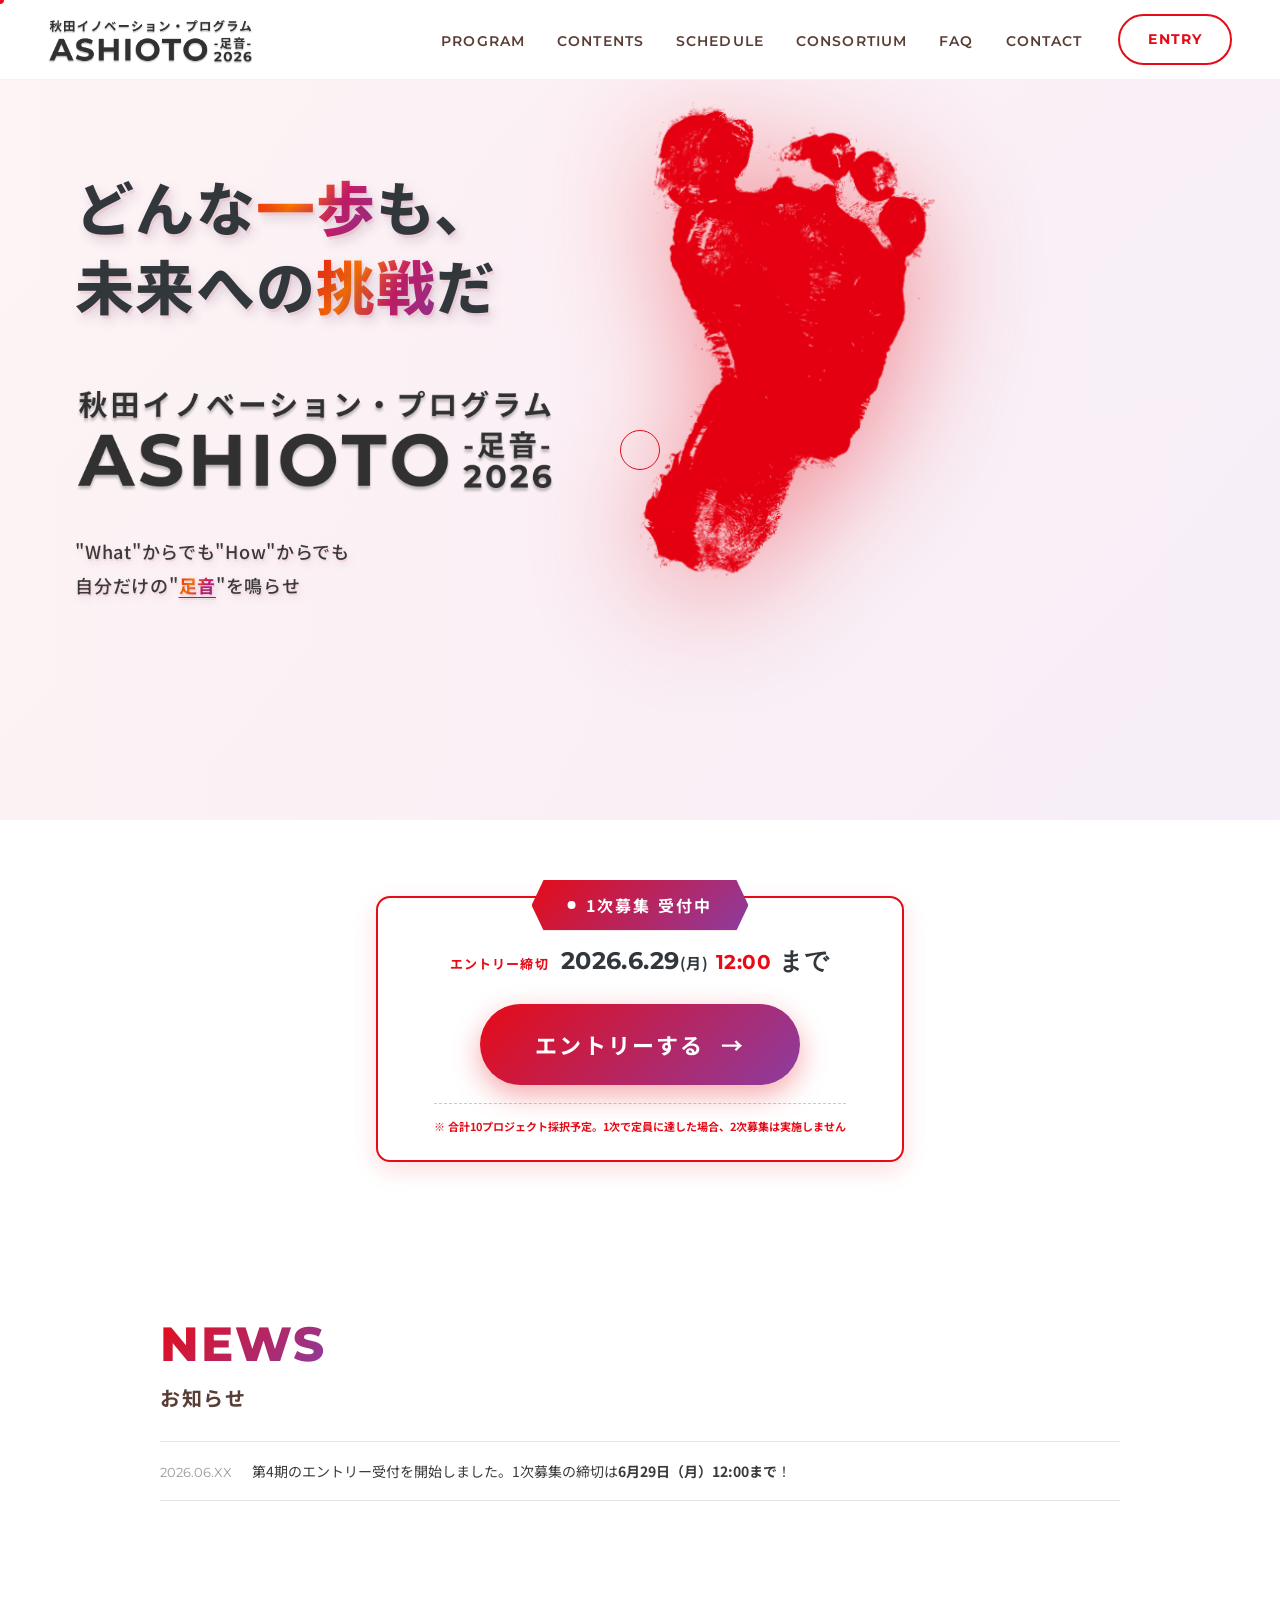
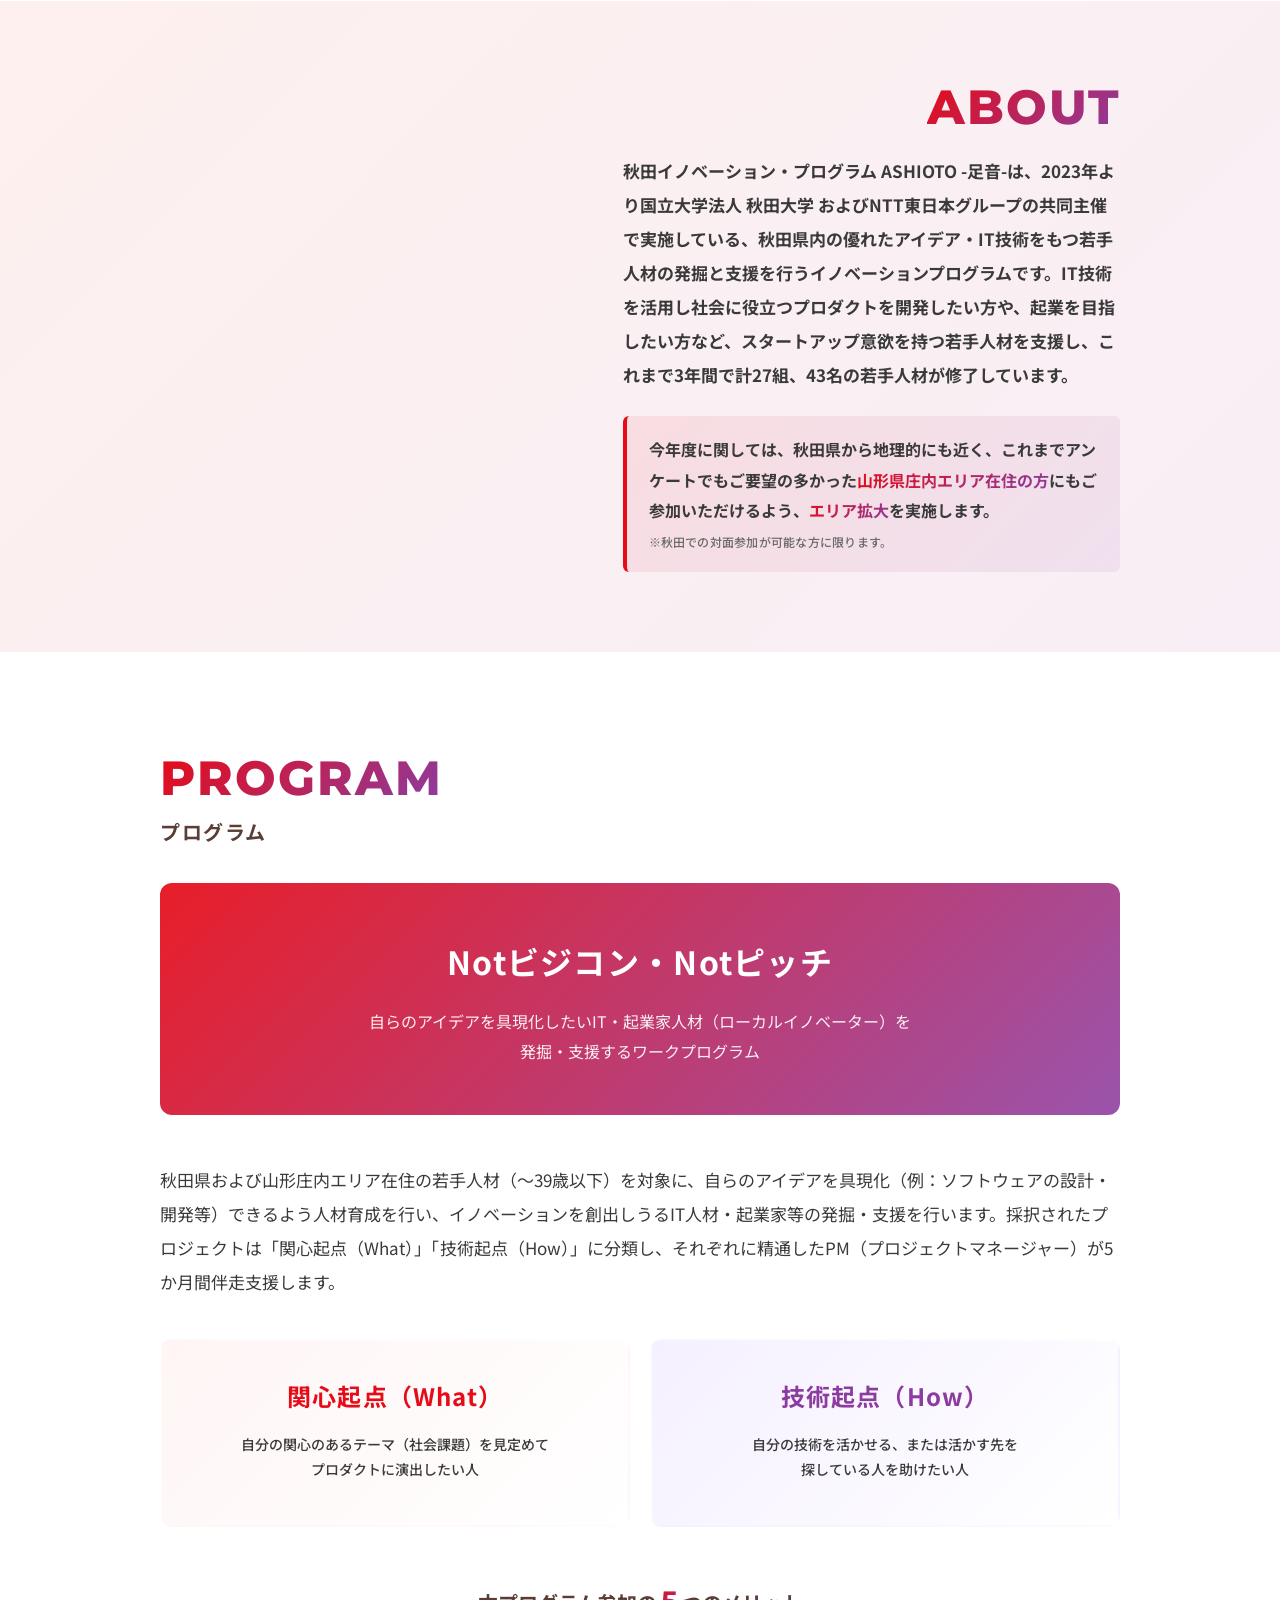
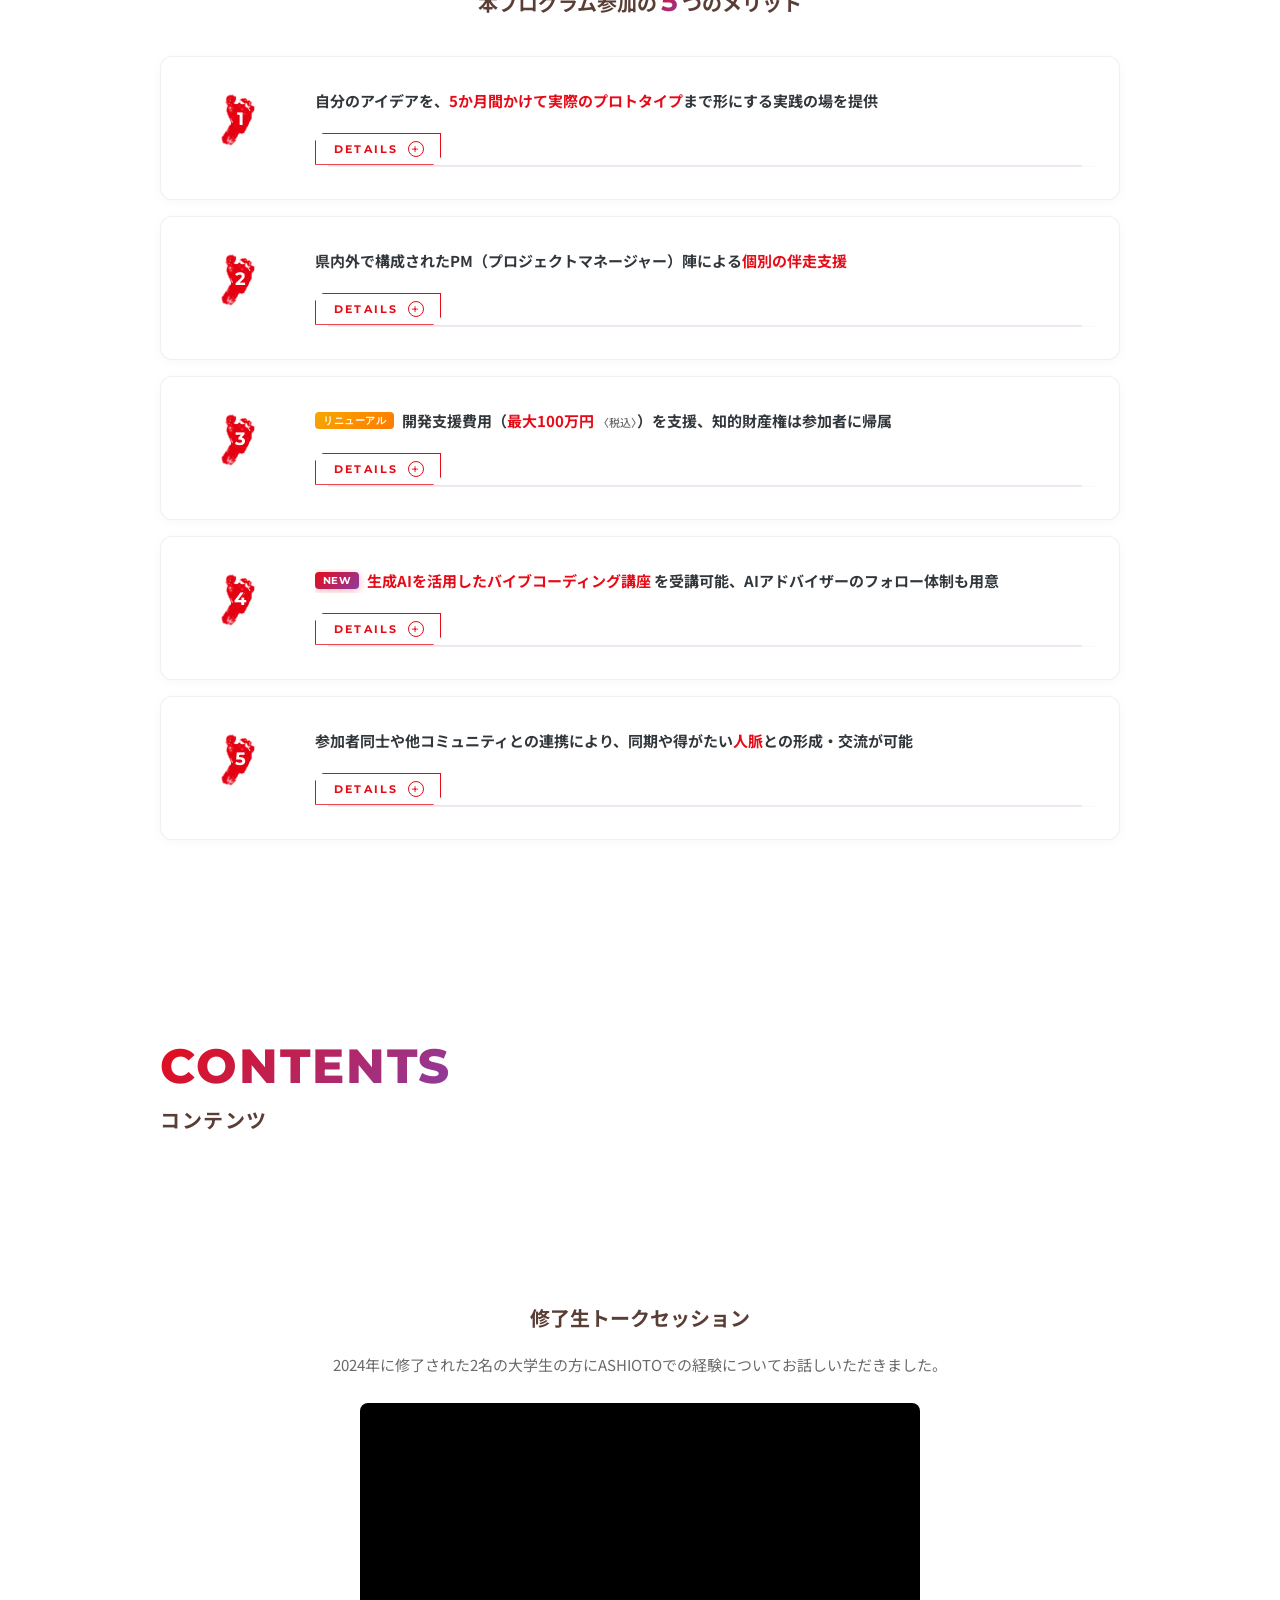
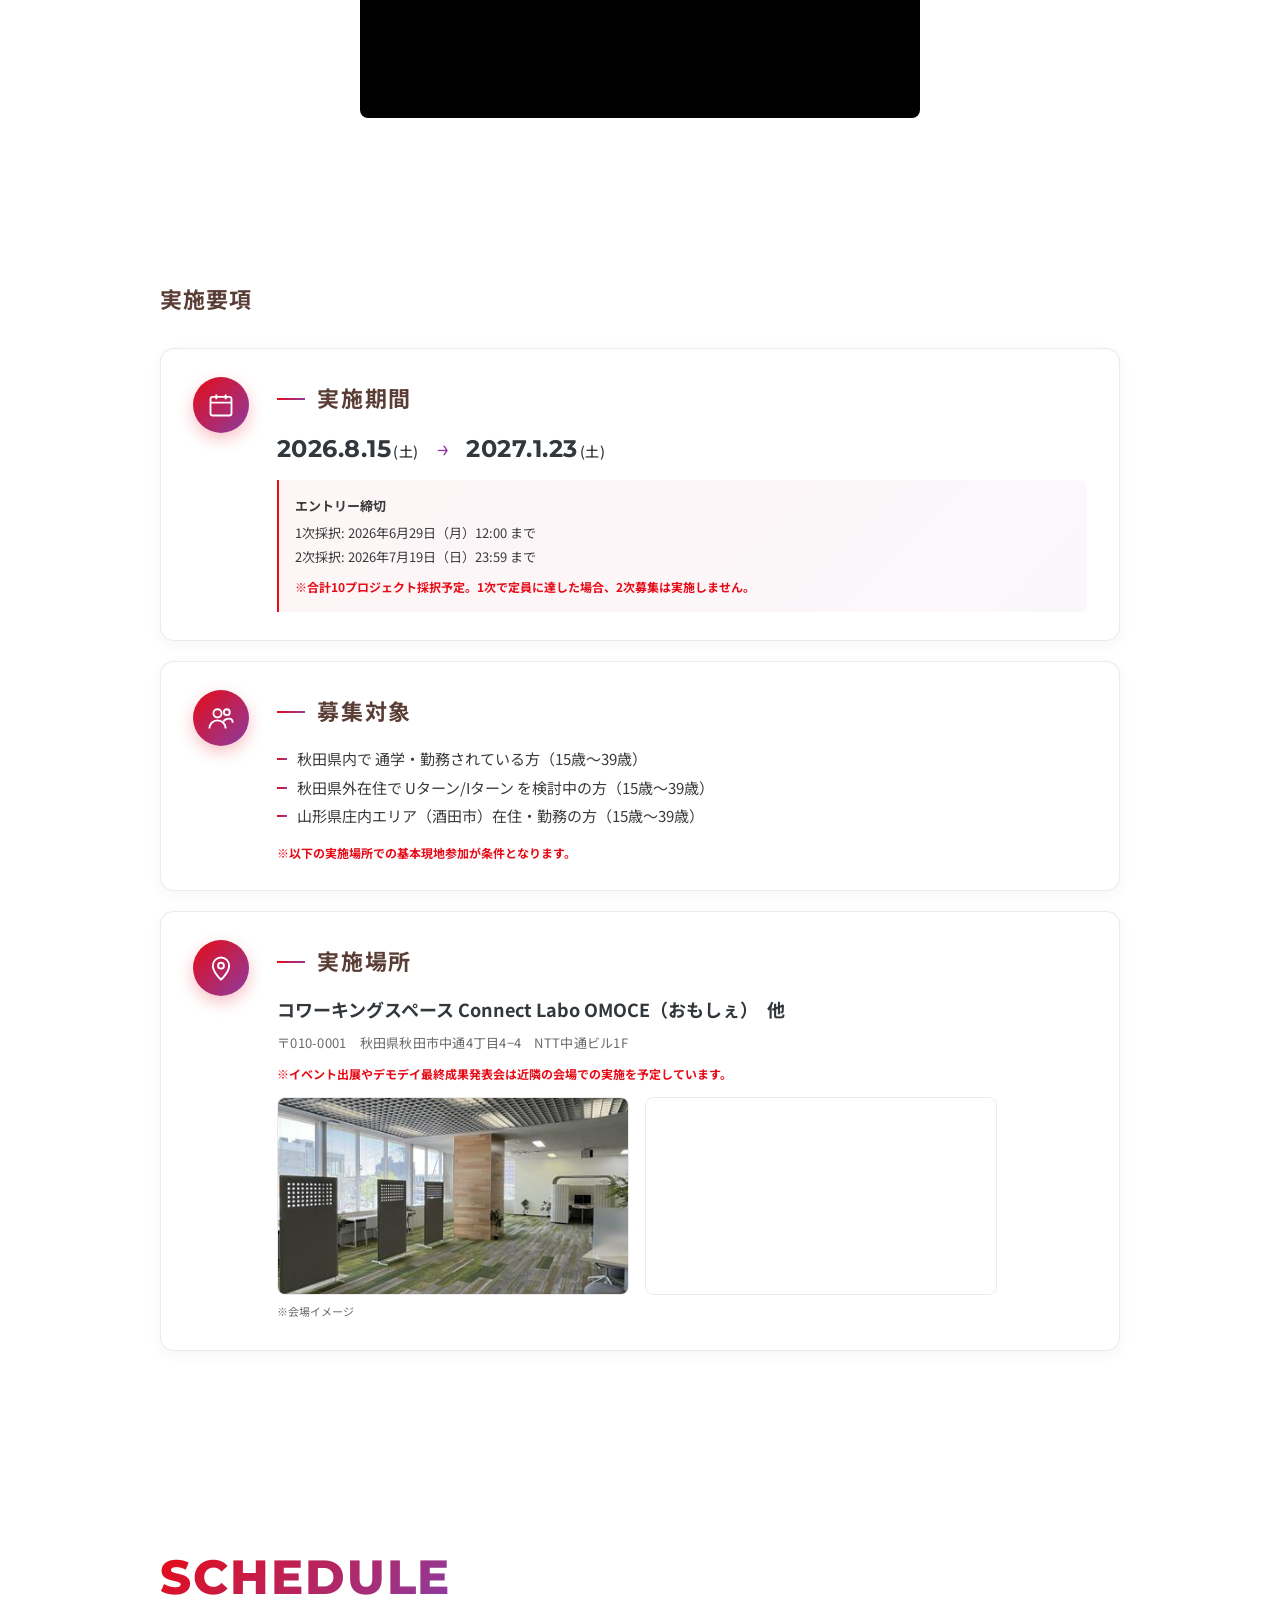
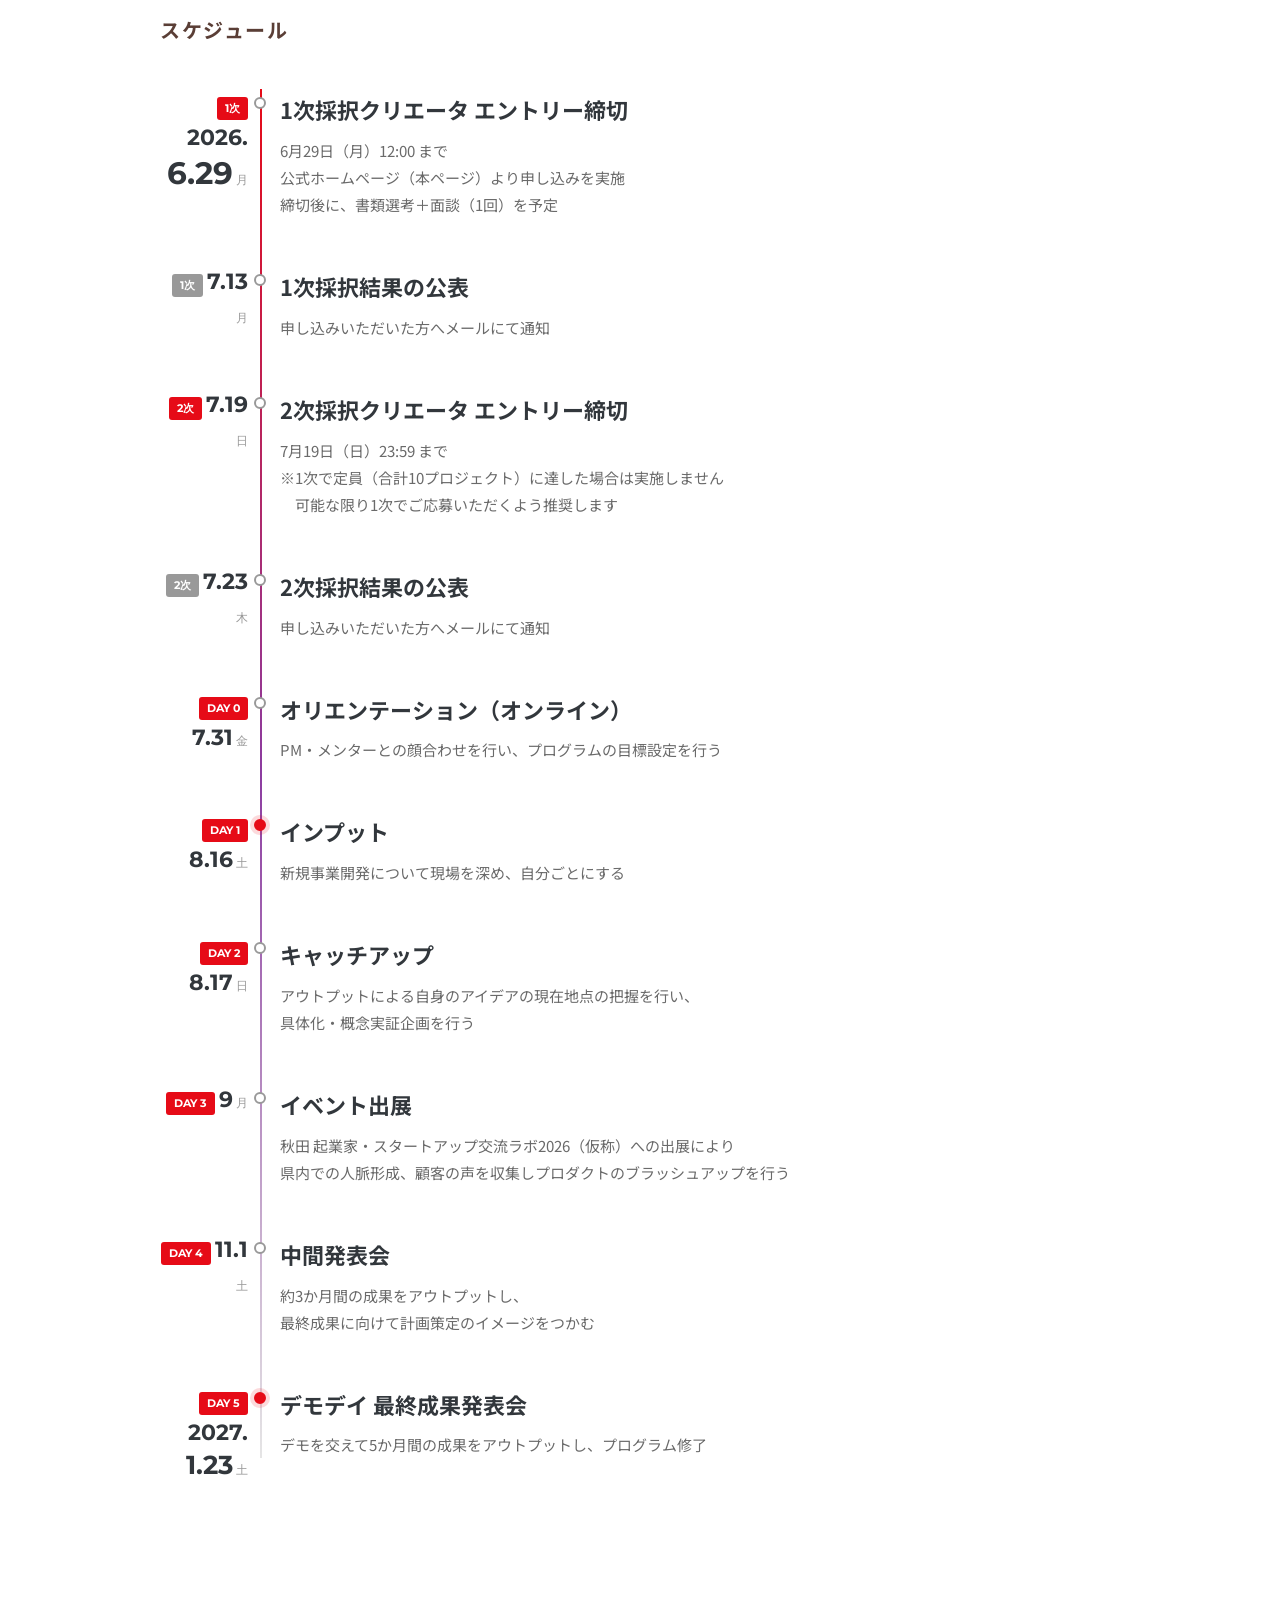
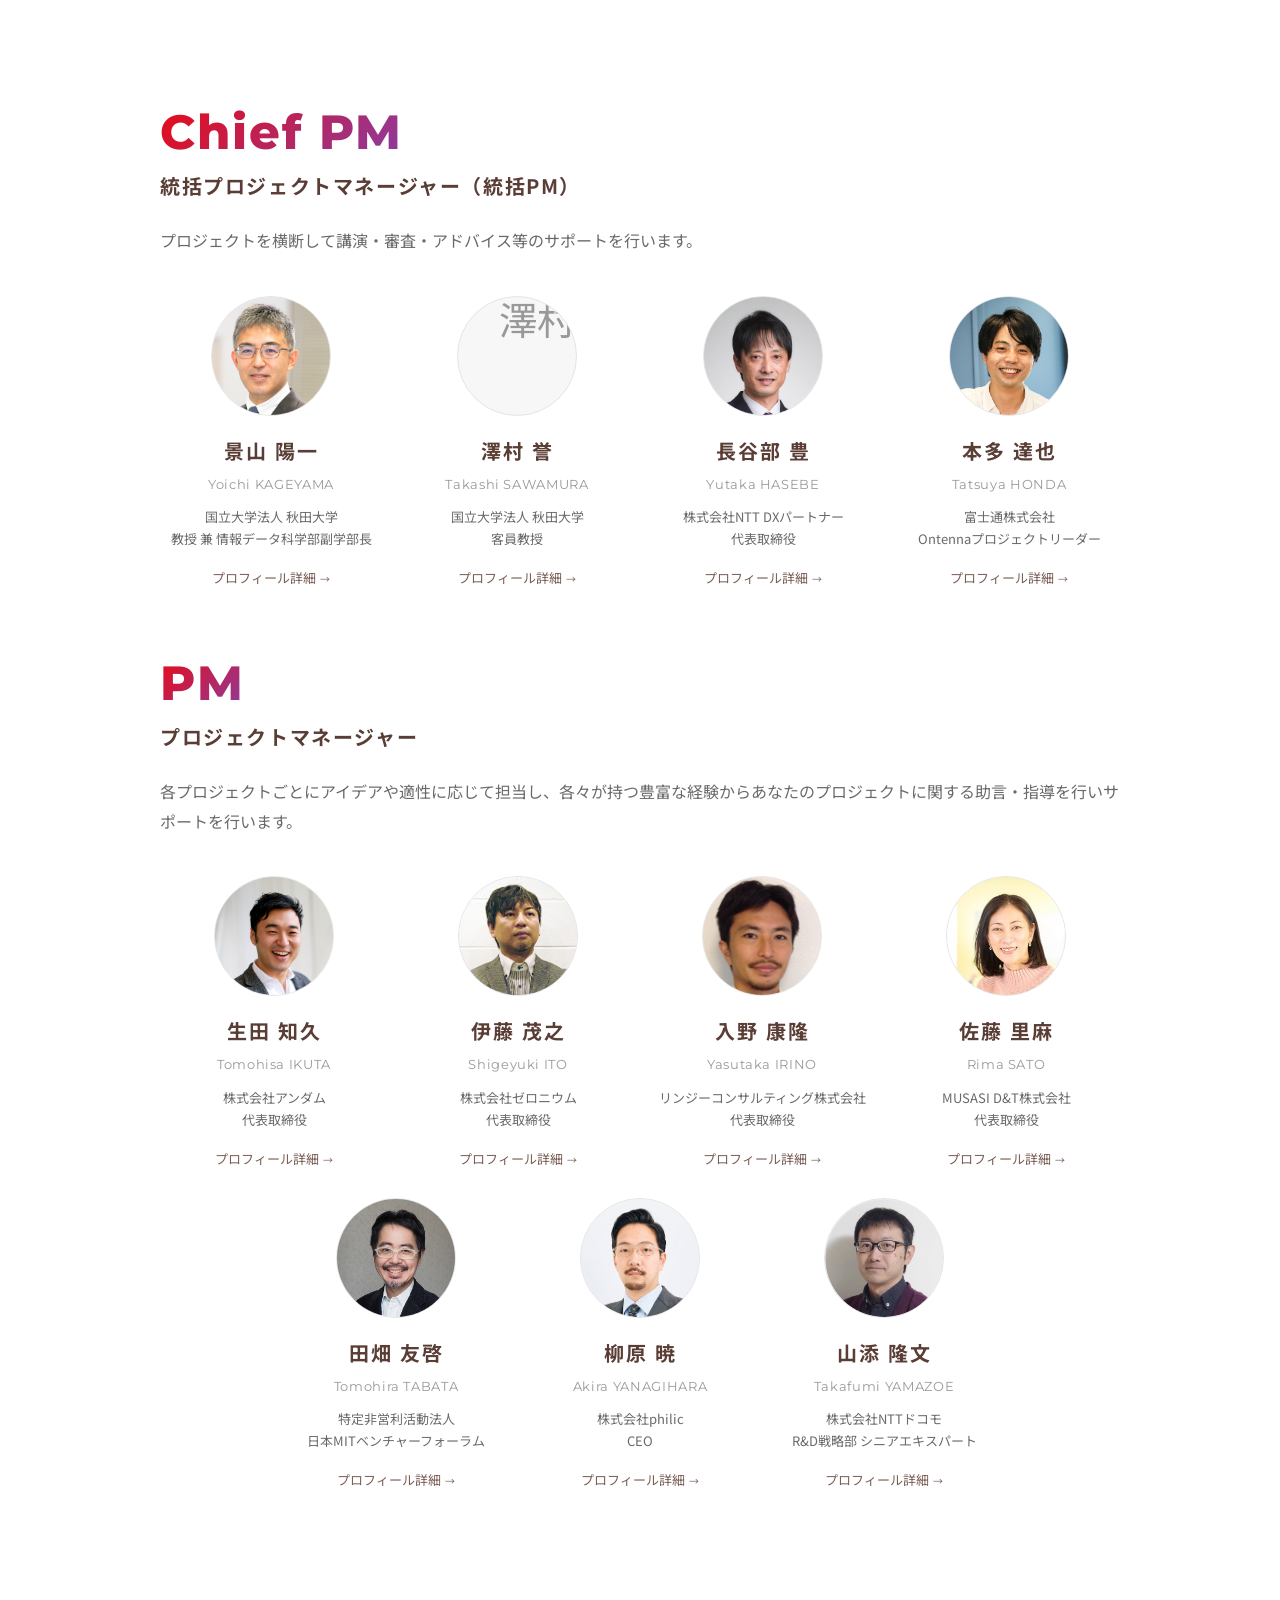
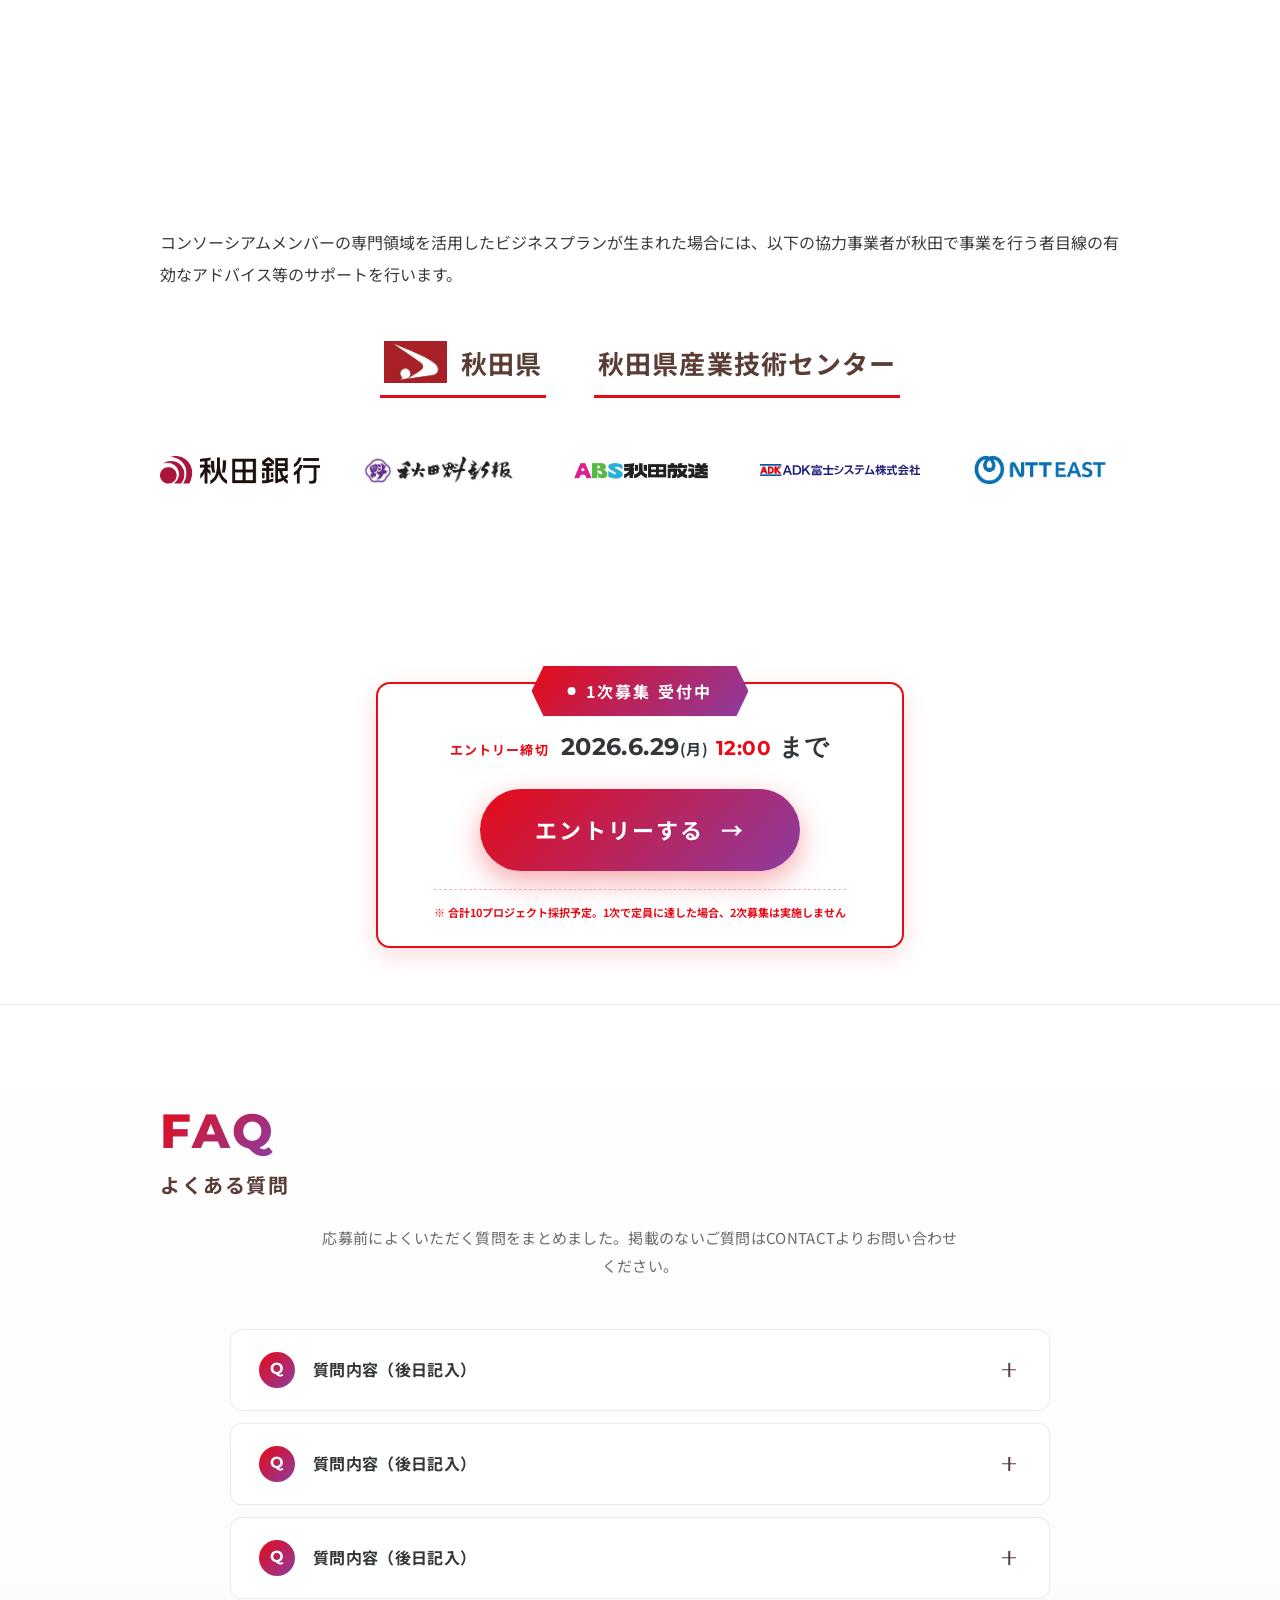
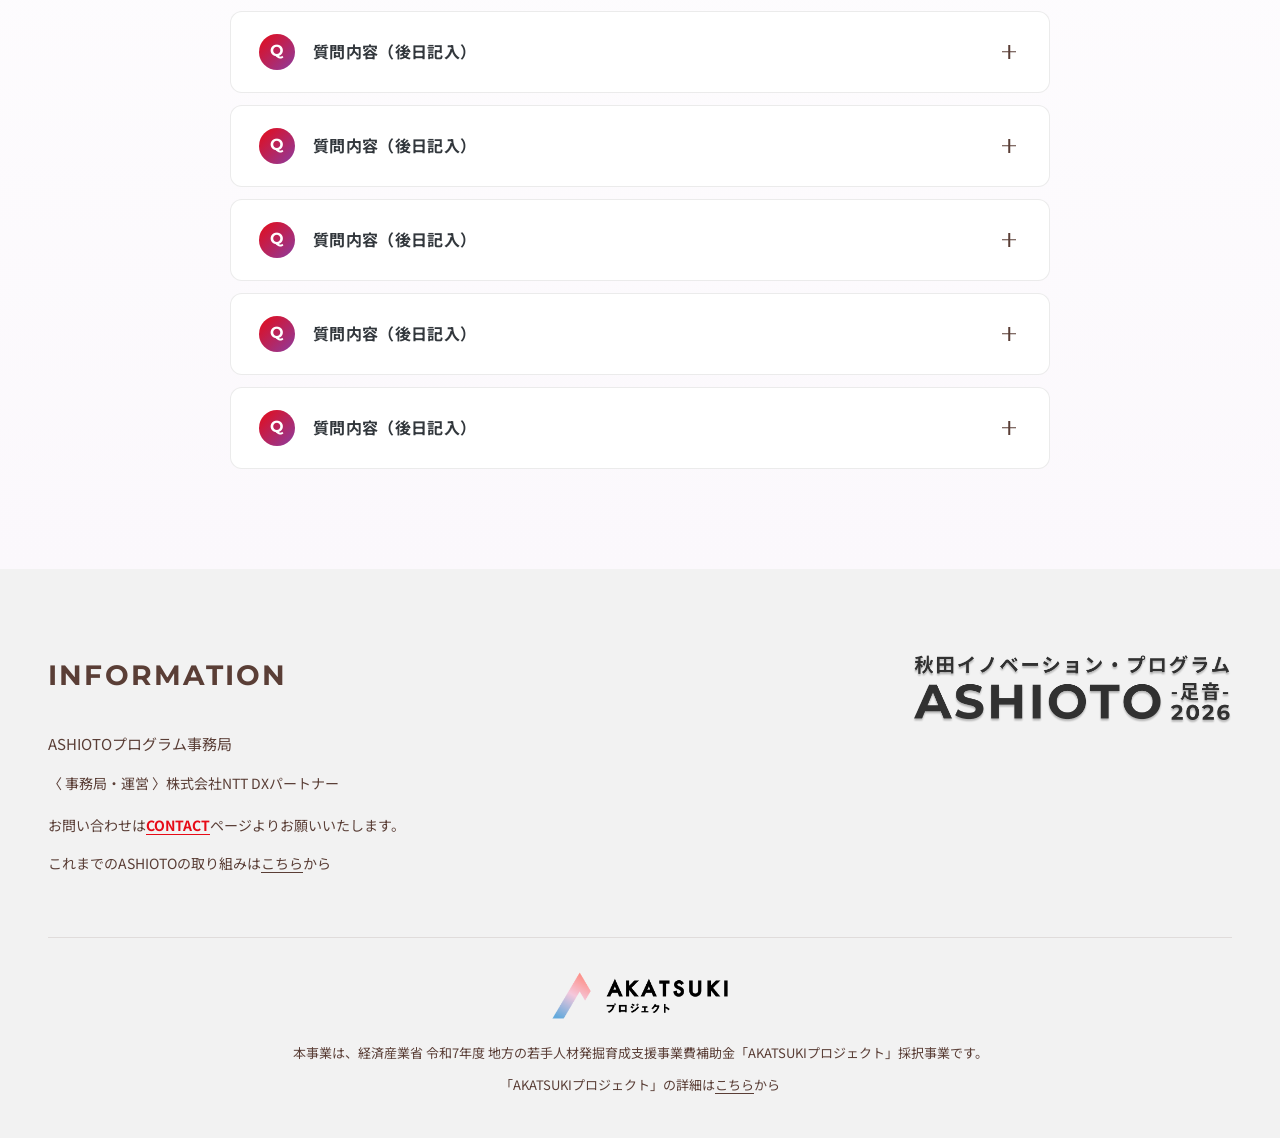
==== commit d0225486: "Hero footprint: slightly slower (gap 0.4->0.55, preview 1.4->1.8, final delay 4.4->6)" ====
--- a/index.html
+++ b/index.html
@@ -773,7 +773,7 @@
     img.style.left = pos.left;
     img.style.top = pos.top;
     img.style.setProperty('--rot', pos.rotate + 'deg');
-    img.style.animationDelay = (i * 0.4) + 's';
+    img.style.animationDelay = (i * 0.55) + 's';
     trail.appendChild(img);
   });
   // 5つ目: 既存と同じスローアニメで残る
--- a/css/style.css
+++ b/css/style.css
@@ -222,7 +222,7 @@
   opacity: 0;
   filter: drop-shadow(0 12px 30px rgba(230,11,23,0.4));
   transform: translate(-50%, -50%) scale(0.4) rotate(var(--rot, 0deg));
-  animation: footprint-preview 1.4s cubic-bezier(0.22, 1, 0.36, 1) forwards;
+  animation: footprint-preview 1.8s cubic-bezier(0.22, 1, 0.36, 1) forwards;
 }
 @keyframes footprint-preview {
   0% {
@@ -252,7 +252,7 @@
   opacity: 0;
   filter: drop-shadow(0 24px 60px rgba(230,11,23,0.45));
   transform: translate(-50%, -50%) scale(0.5) rotate(-6deg);
-  animation: footprint-impact 5.5s cubic-bezier(0.22, 1, 0.36, 1) 4.4s forwards;
+  animation: footprint-impact 6s cubic-bezier(0.22, 1, 0.36, 1) 6s forwards;
 }
 @keyframes footprint-impact {
   0% {
@@ -324,10 +324,14 @@
   text-shadow: 1px 2px 0 rgba(230,11,23,0.08), 2px 4px 8px rgba(80,40,90,0.15);
 }
 .hero-tagline-accent {
-  color: var(--red);
+  background: linear-gradient(120deg, #e60b17 0%, #ff7a00 35%, #c91d6f 65%, #8c3ca0 100%);
+  -webkit-background-clip: text;
+  background-clip: text;
+  -webkit-text-fill-color: transparent;
   font-weight: 700;
   text-decoration: underline;
   text-underline-offset: 4px;
+  text-decoration-color: var(--red);
 }
 
 /* hero CTA box */
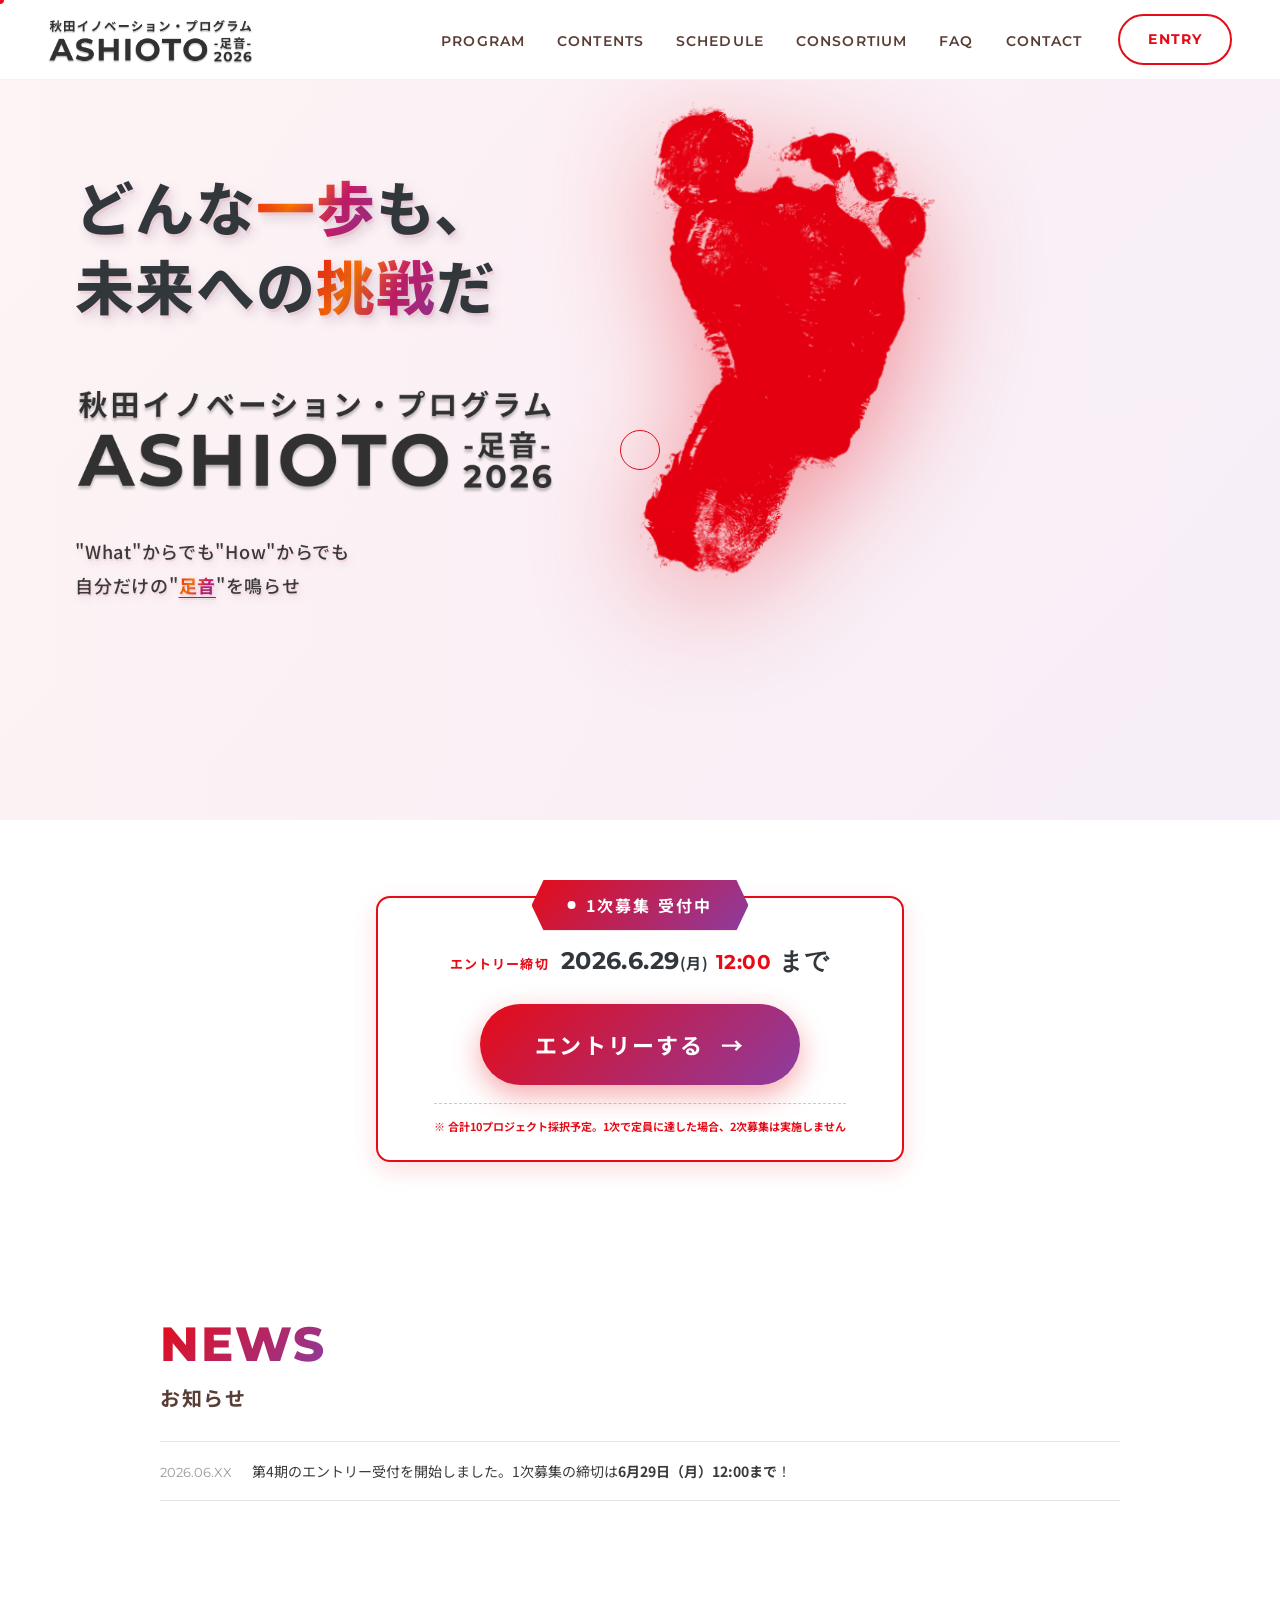
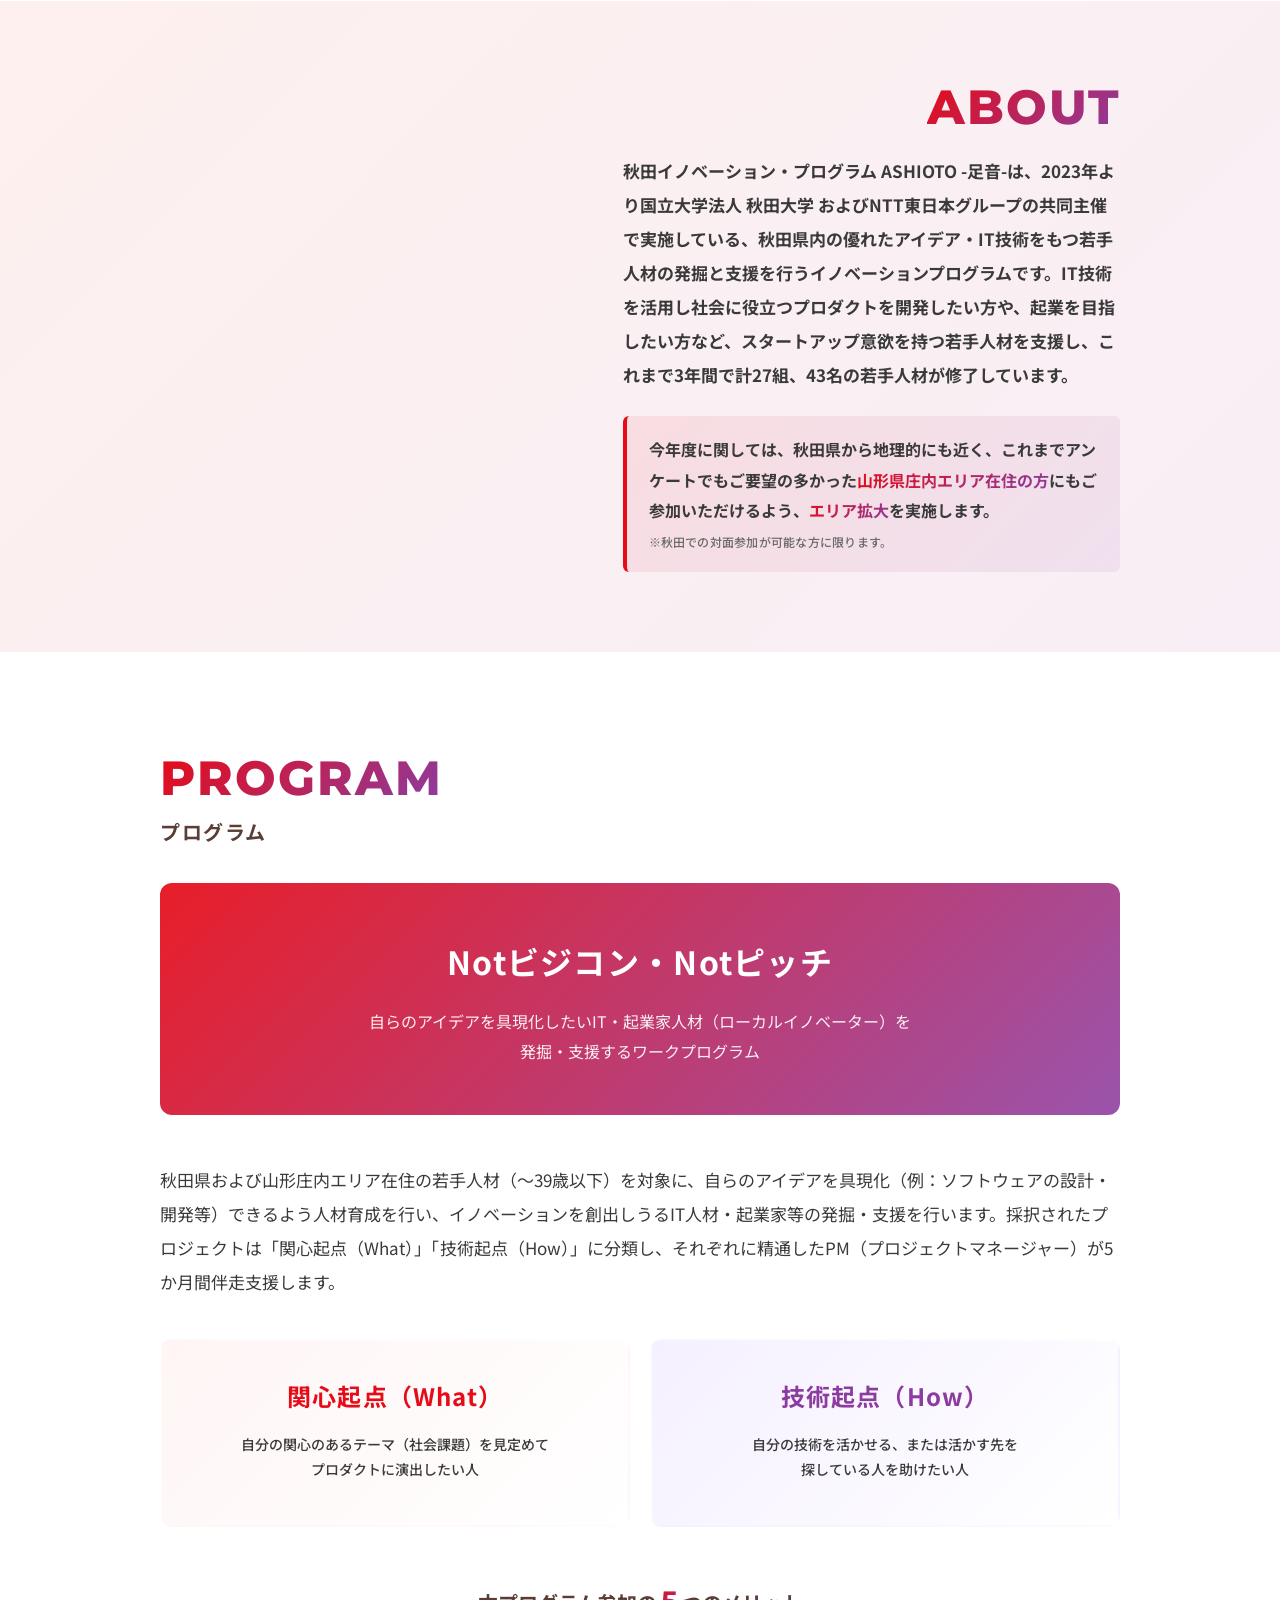
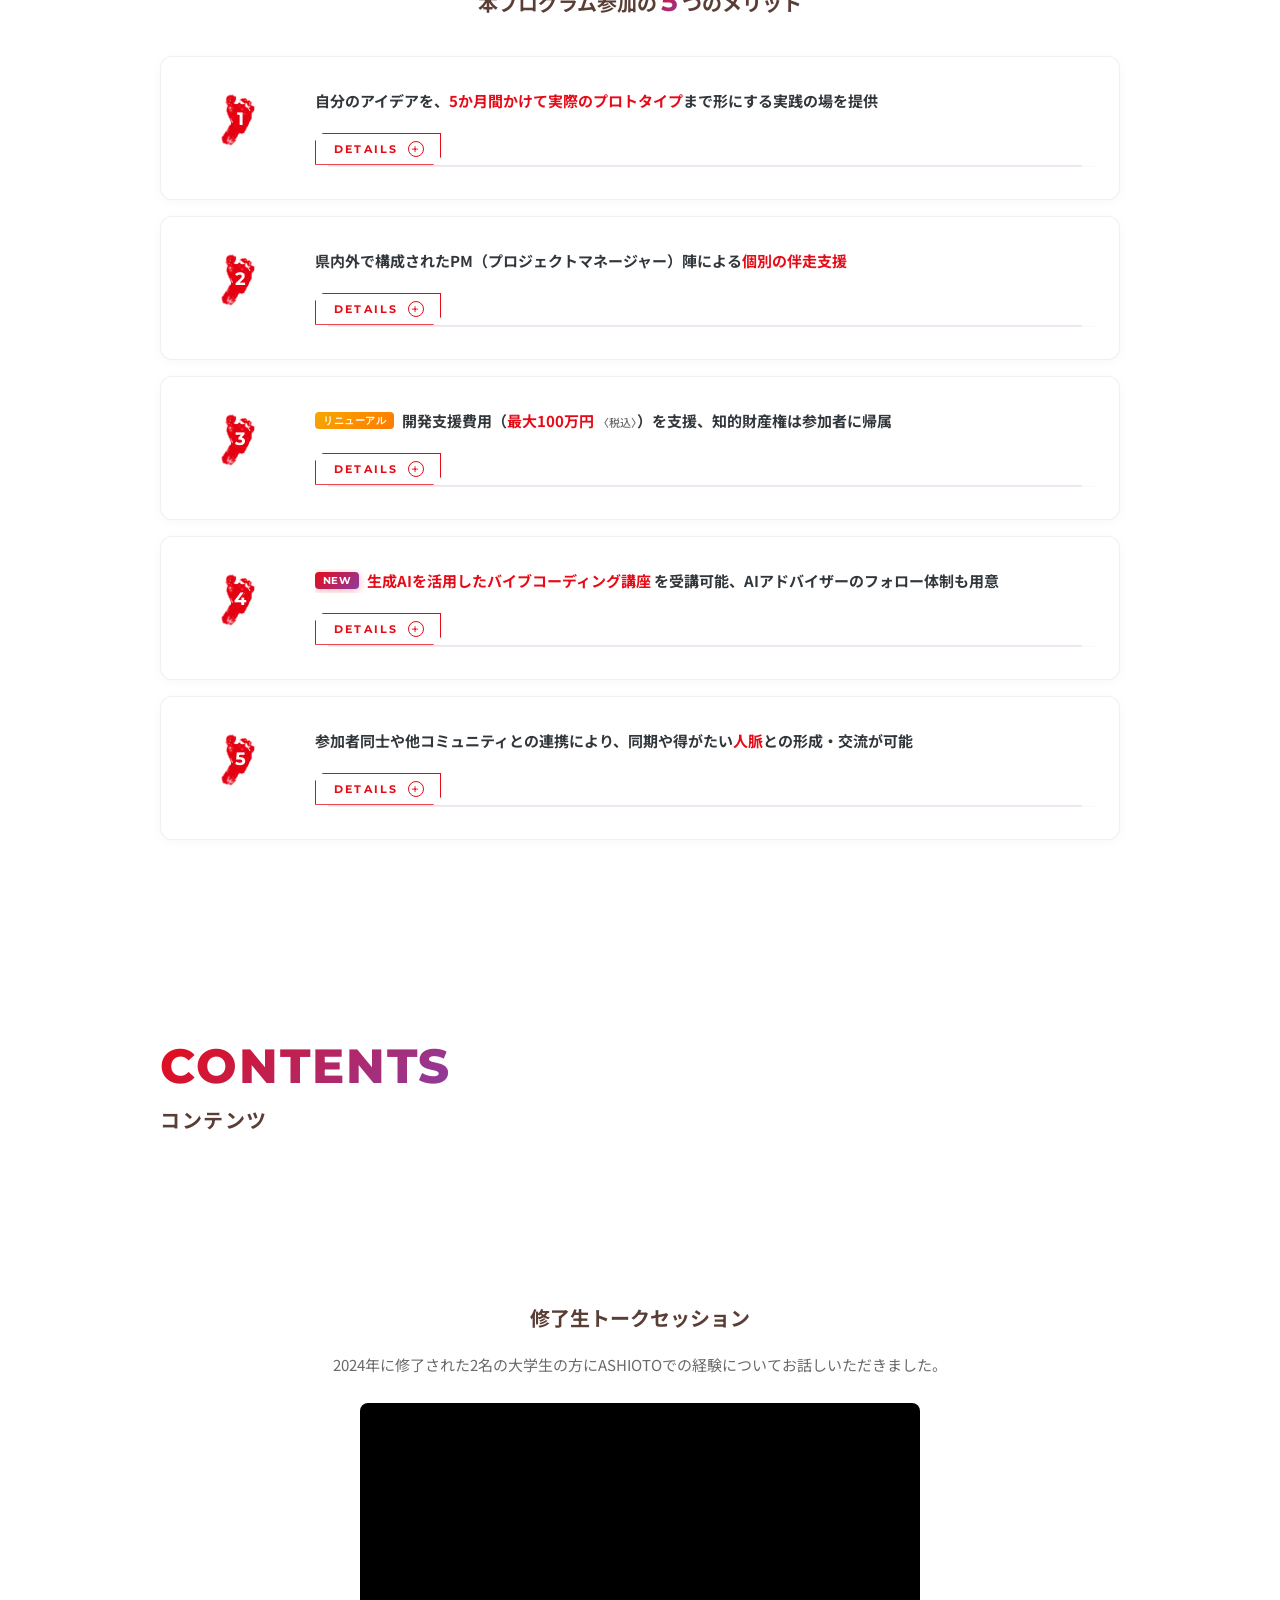
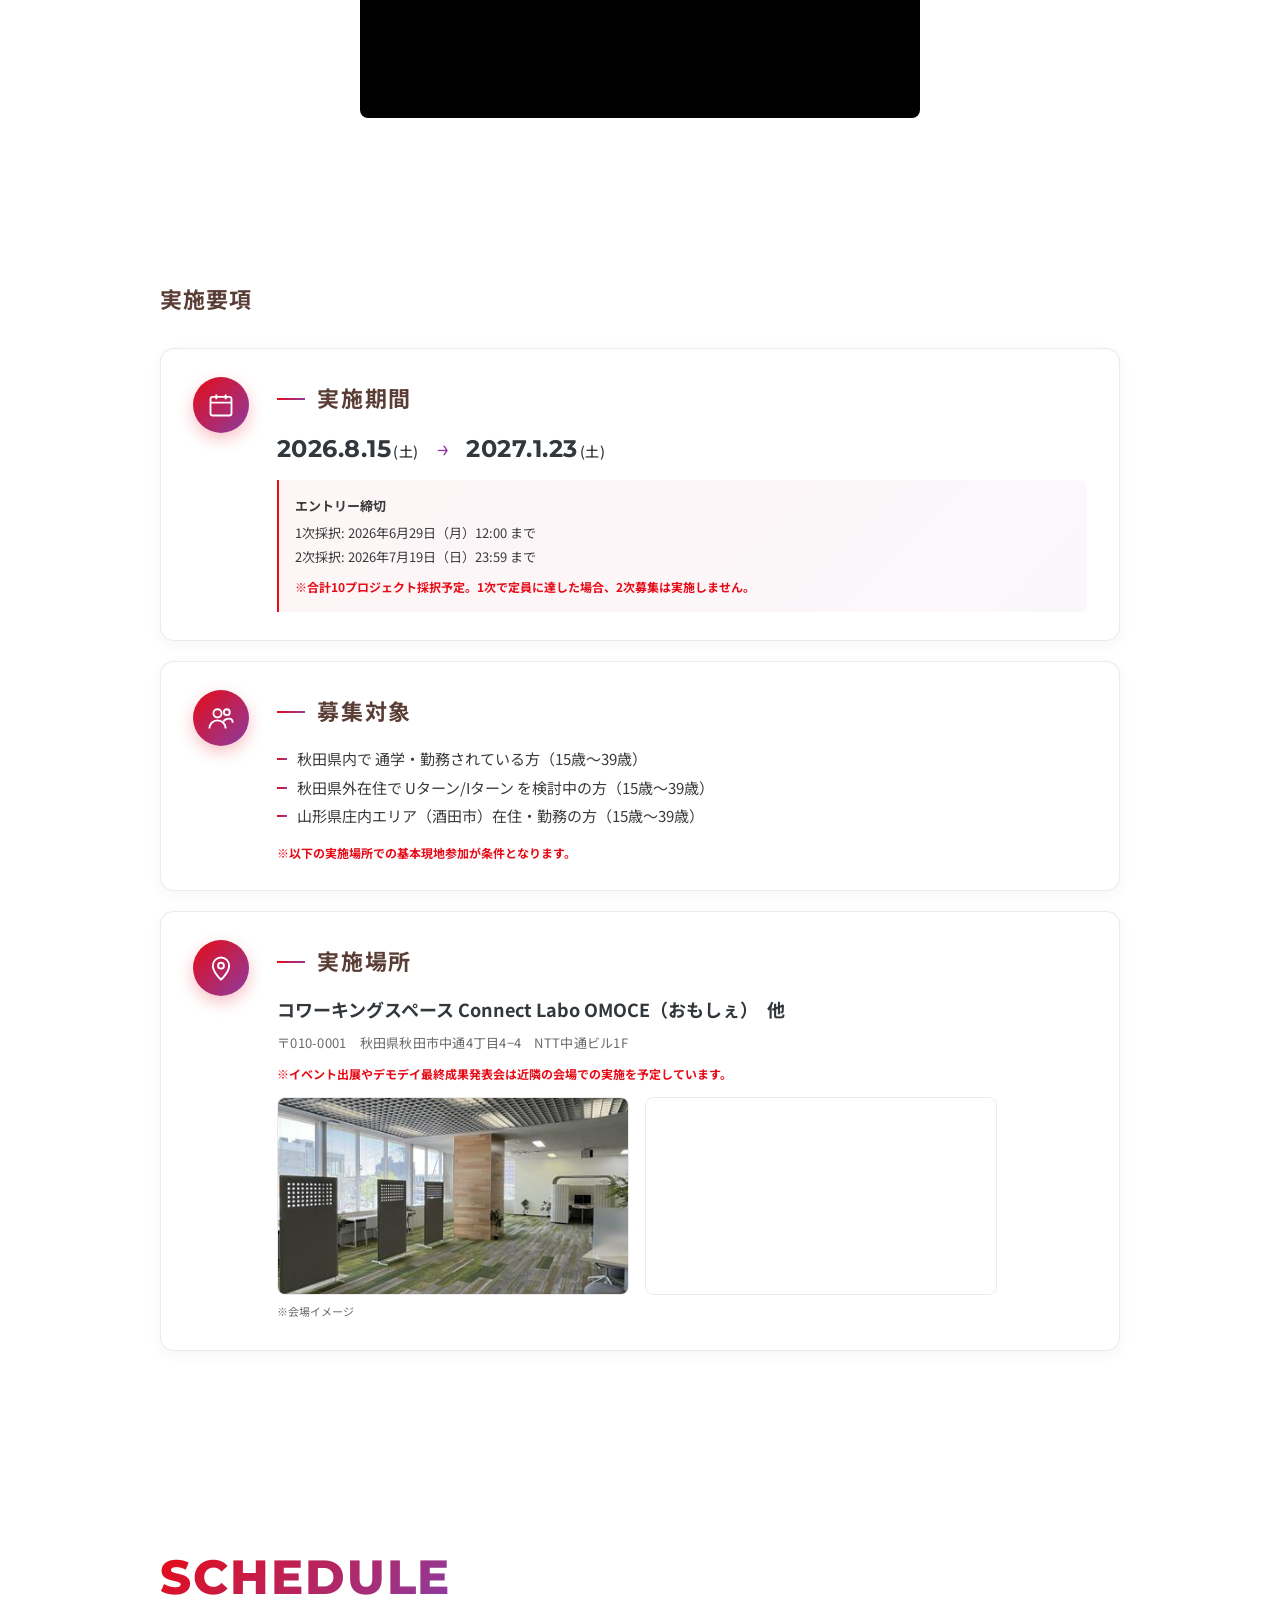
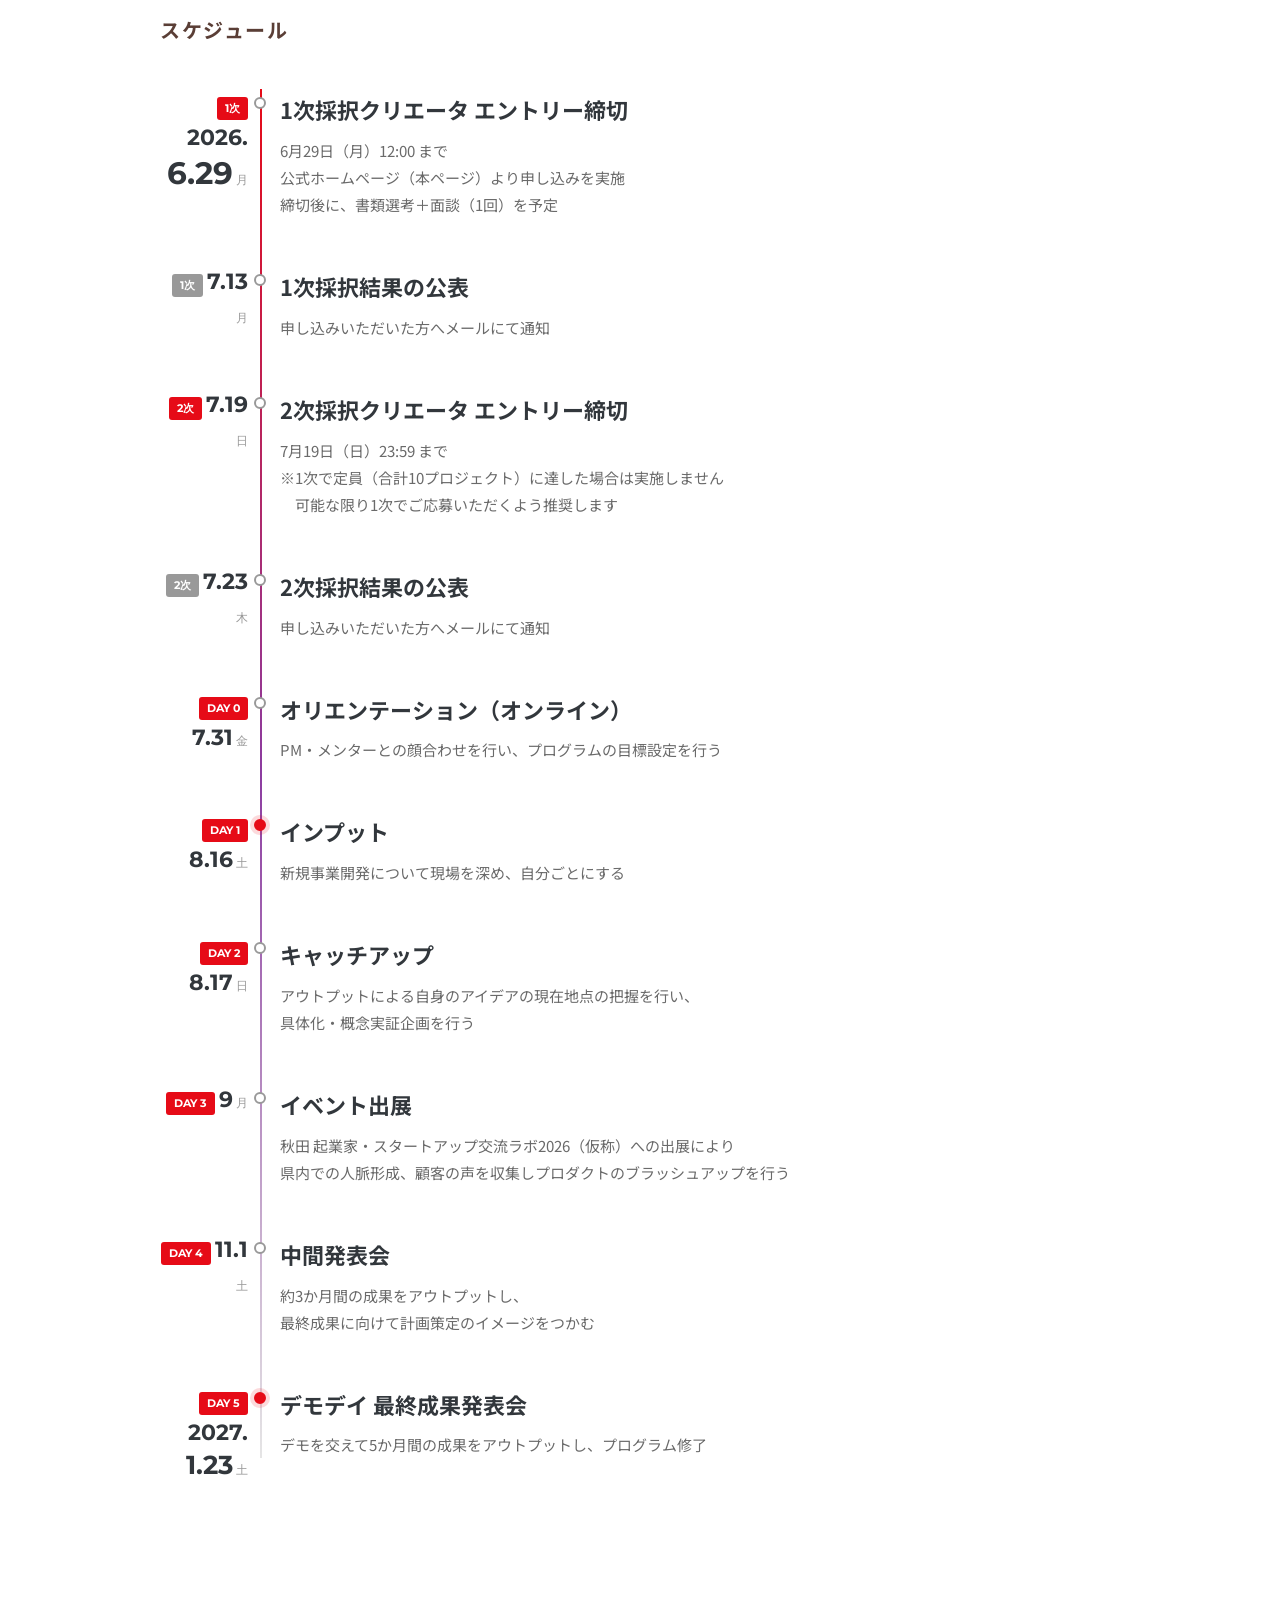
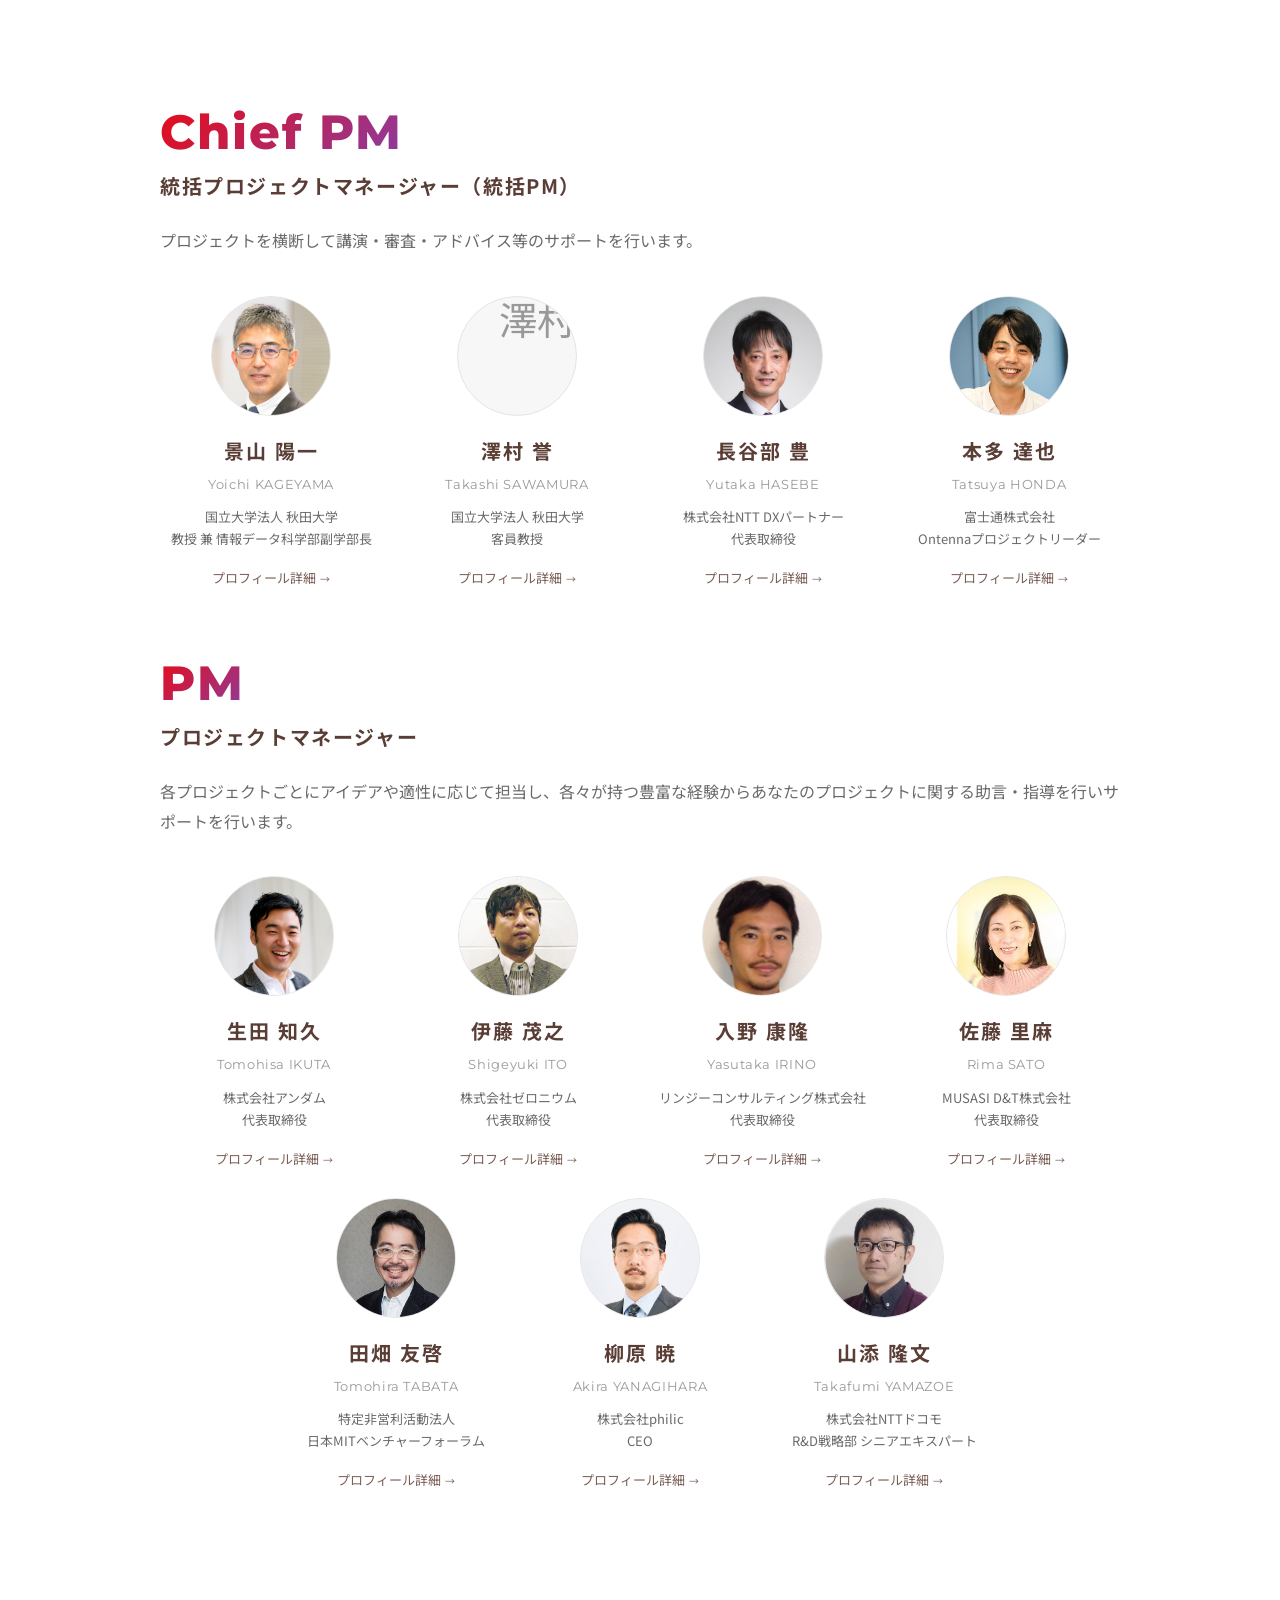
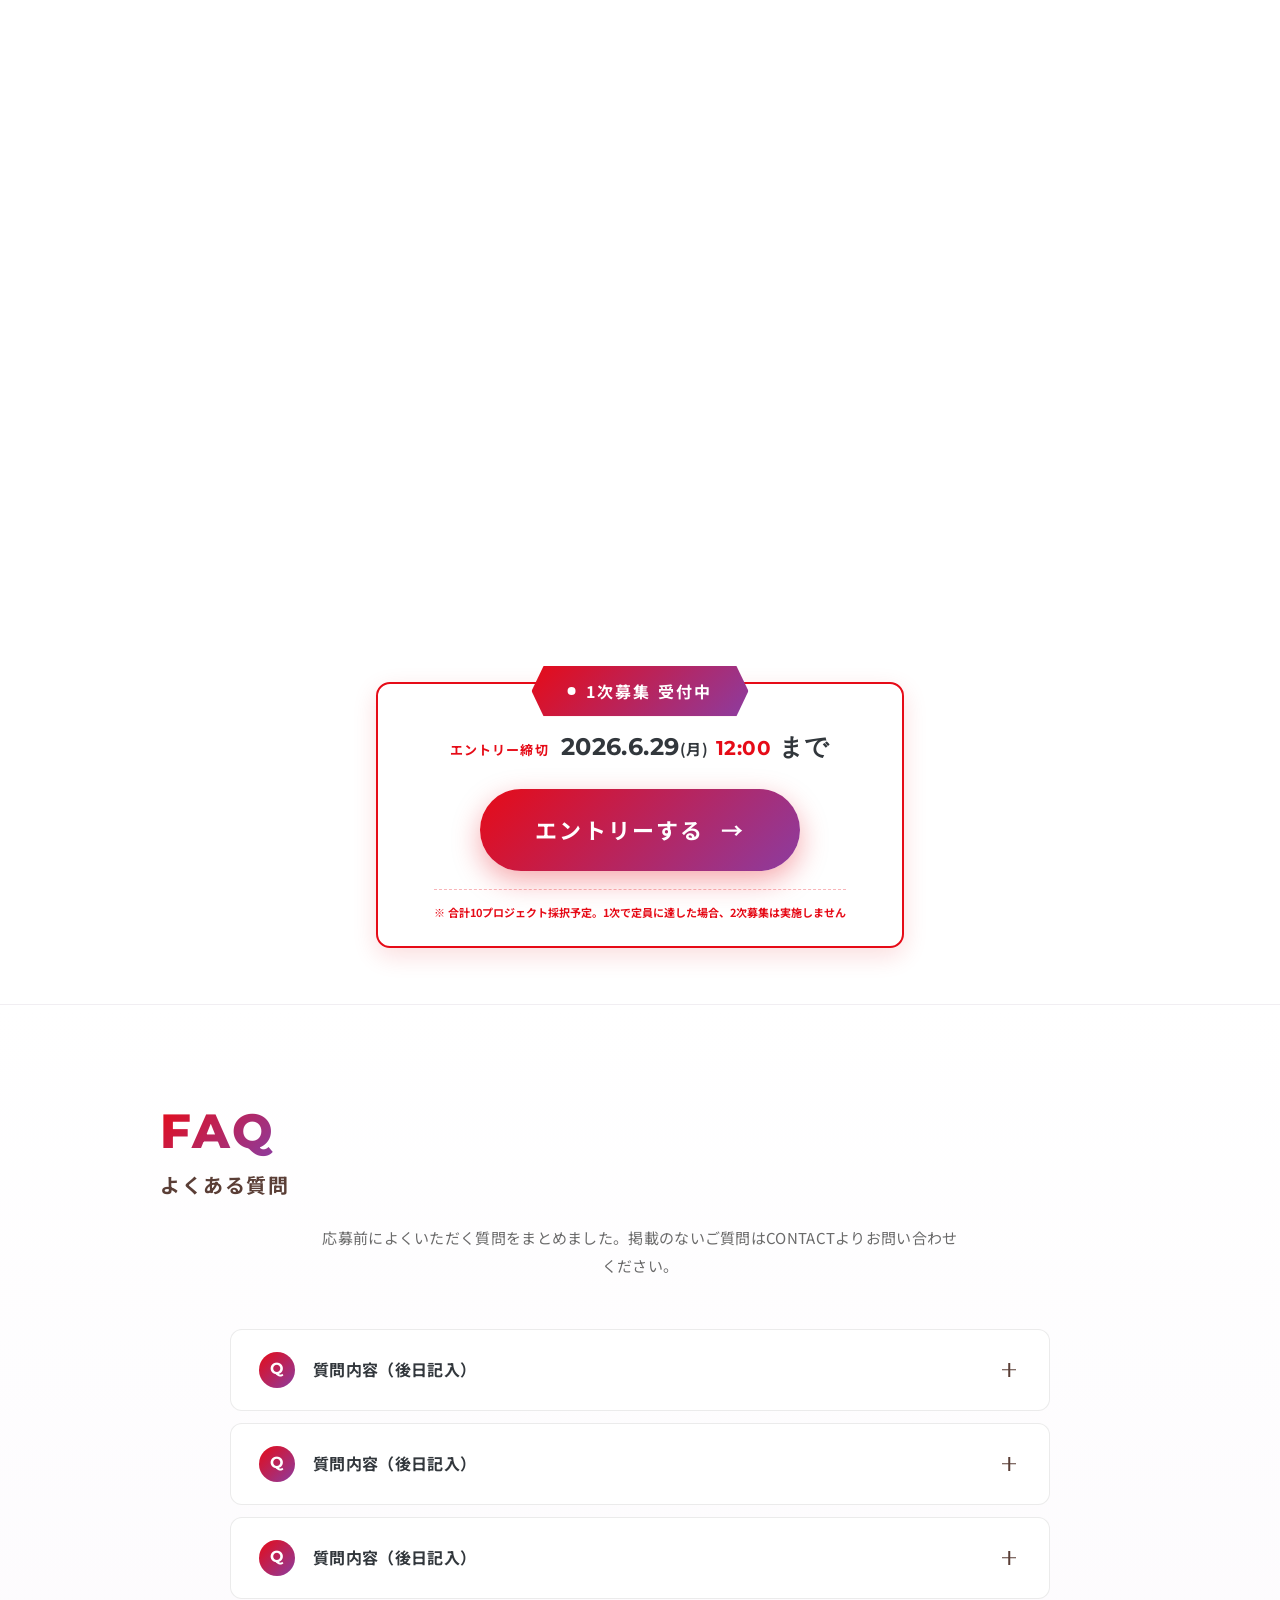
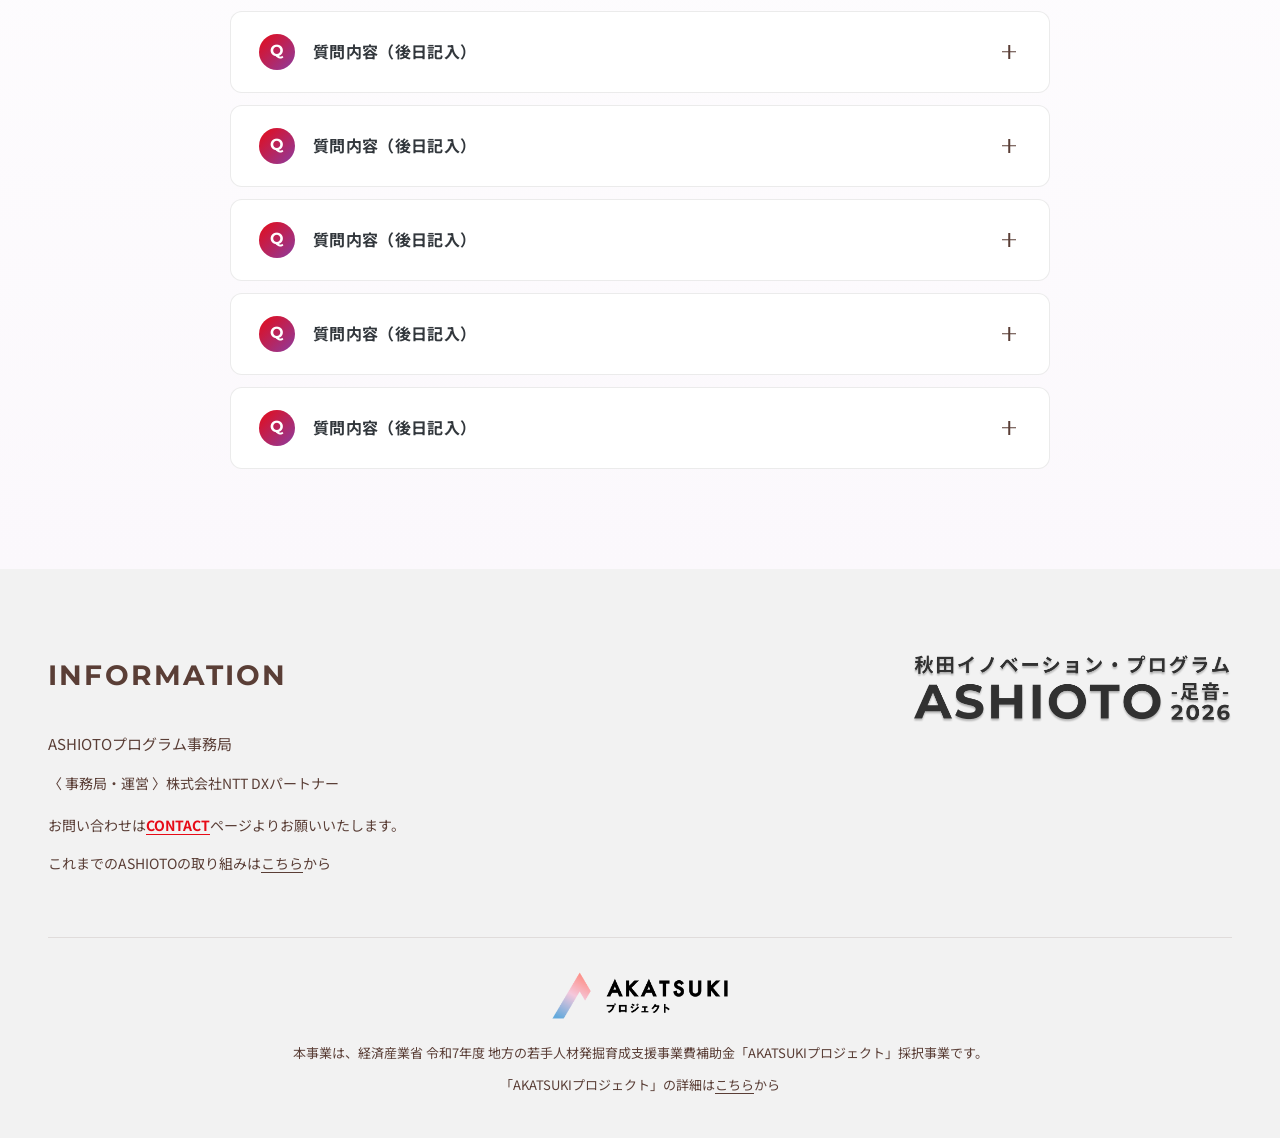
==== commit ceaf4050: "Update page titles to new format" ====
--- a/index.html
+++ b/index.html
@@ -3,7 +3,9 @@
 <head>
   <meta charset="UTF-8">
   <meta name="viewport" content="width=device-width, initial-scale=1.0">
-  <title>特設ページ | 秋田イノベーション・プログラム ASHIOTO -足音- 2026</title>
+  <title>2026年度開催 | 秋田イノベーション・プログラム ASHIOTO-足音-</title>
+  <link rel="icon" type="image/png" href="assets/images/ashi_ato.png">
+  <link rel="apple-touch-icon" href="assets/images/ashi_ato.png">
   <meta name="description" content="秋田県・山形県庄内エリアの若手人材を対象に、アイデアの具体化・プロトタイプ開発を支援するイノベーション・プログラム。開発支援金最大100万円。">
   <link rel="preconnect" href="https://fonts.googleapis.com">
   <link rel="preconnect" href="https://fonts.gstatic.com" crossorigin>
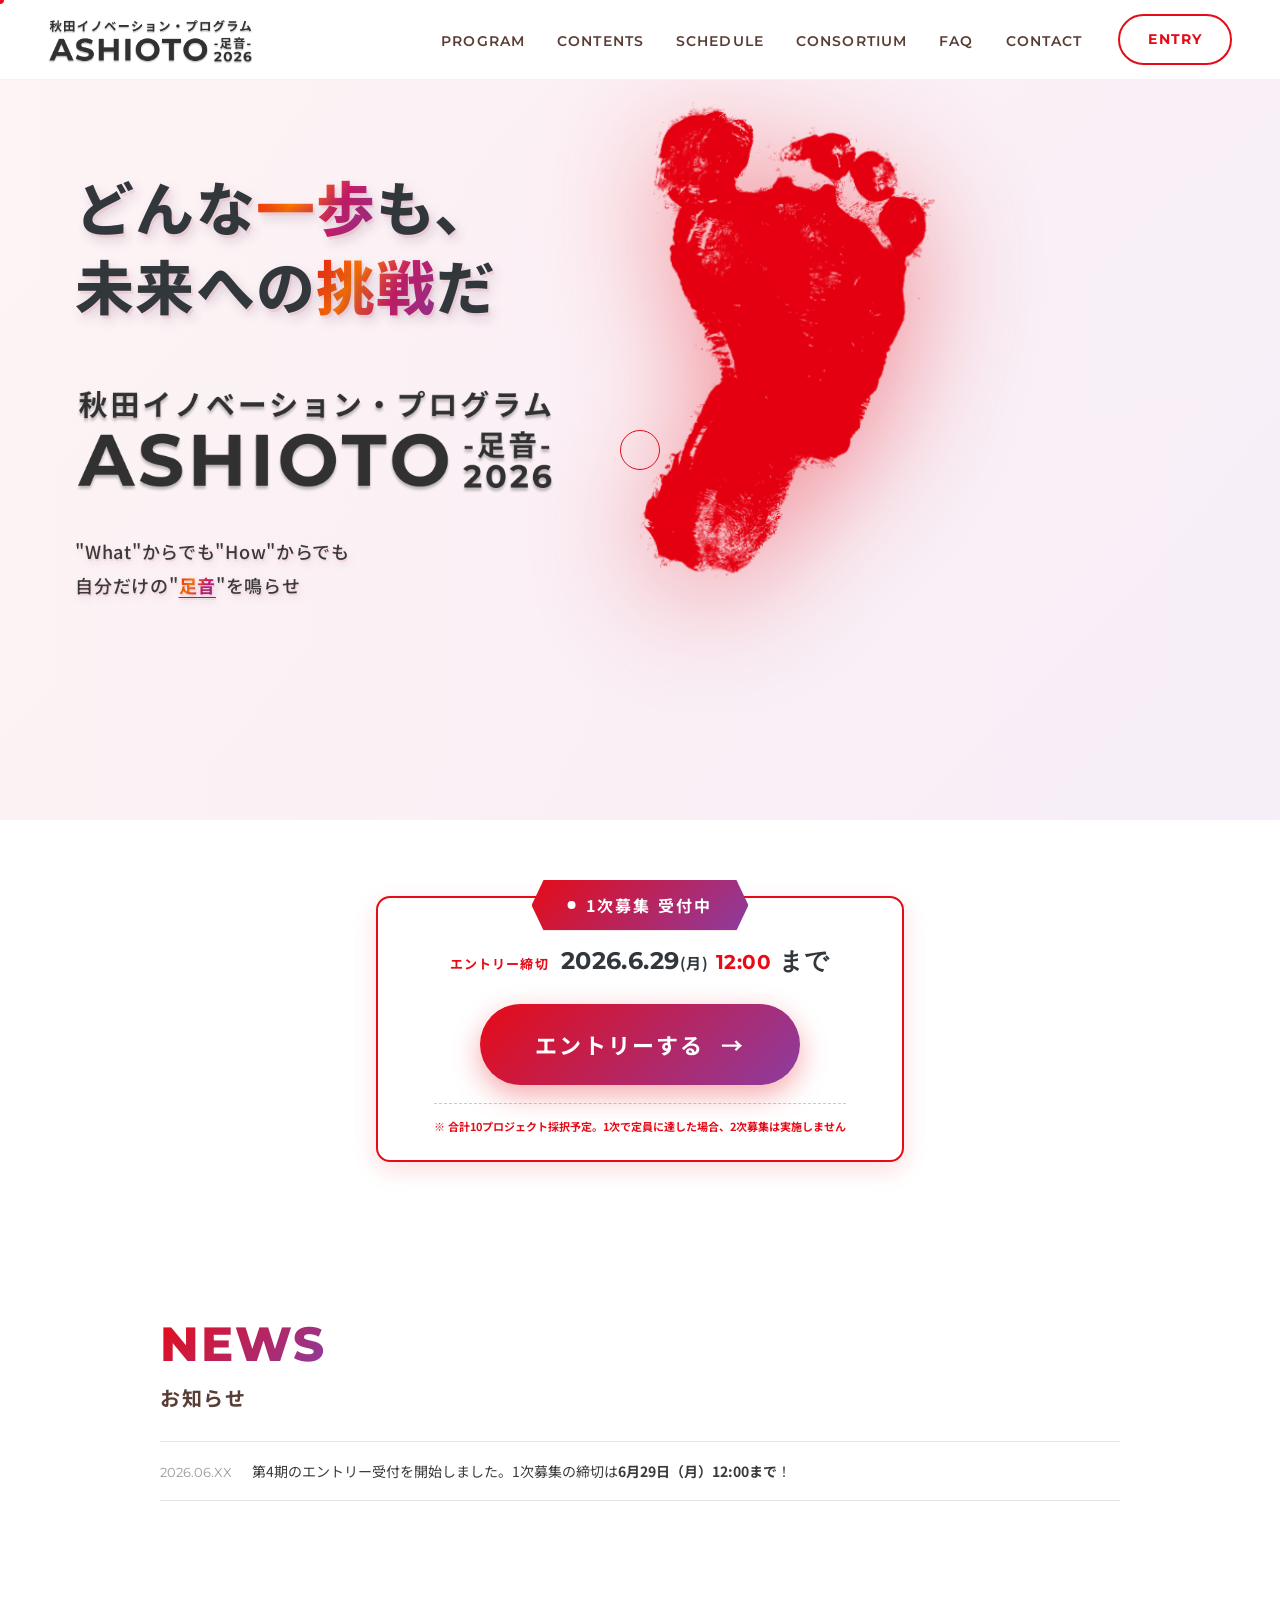
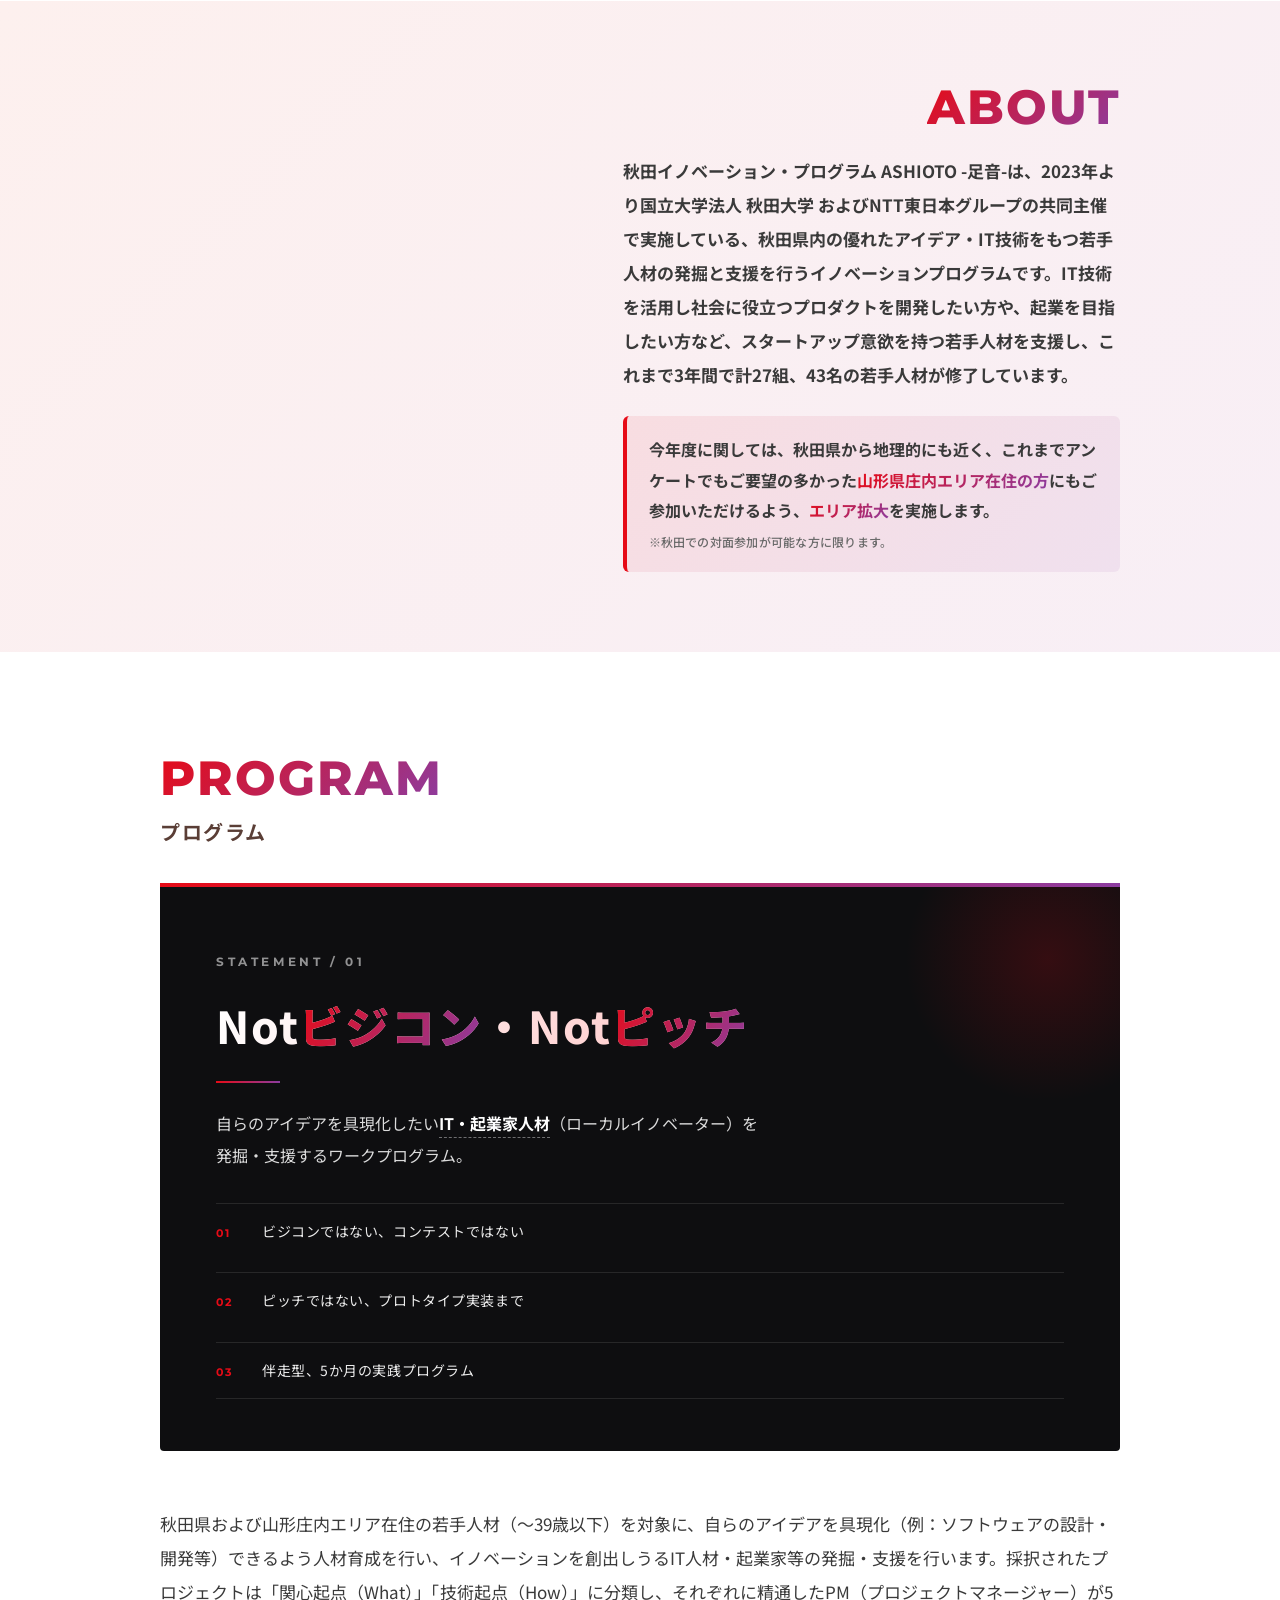
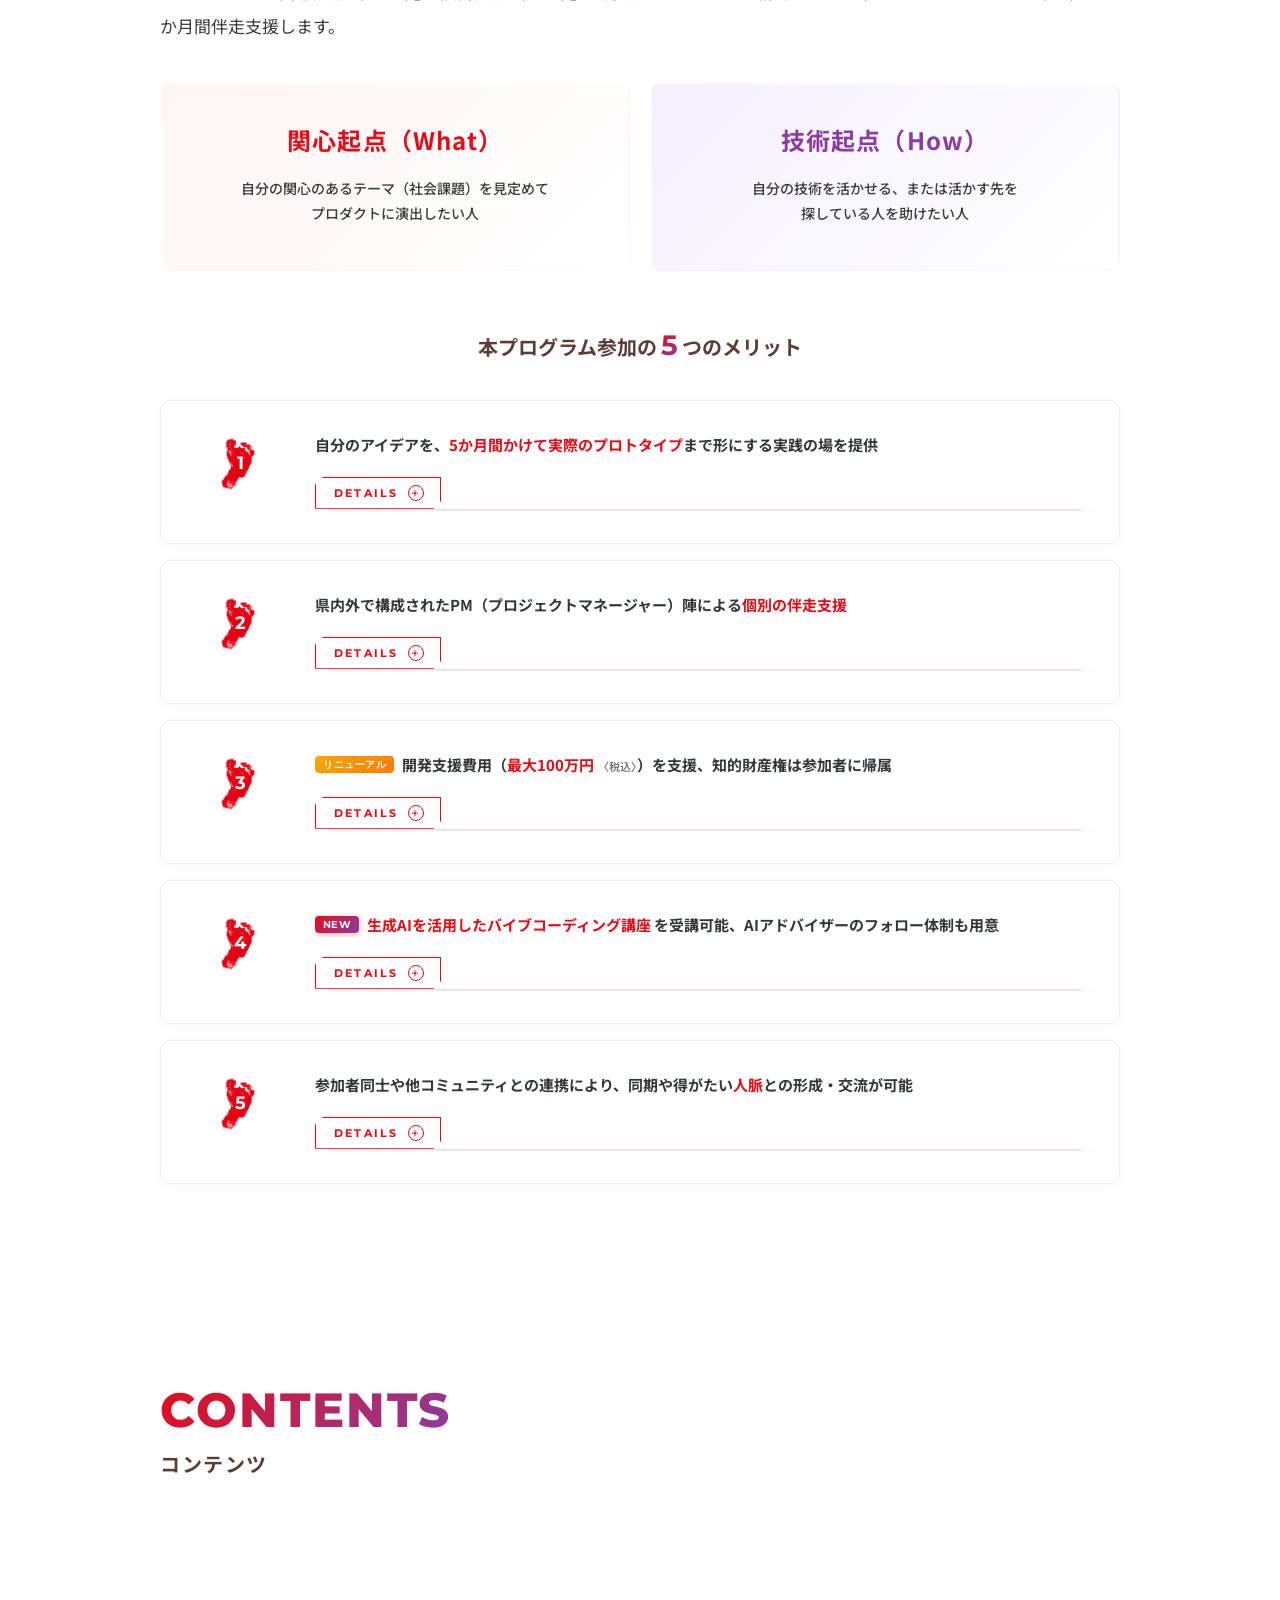
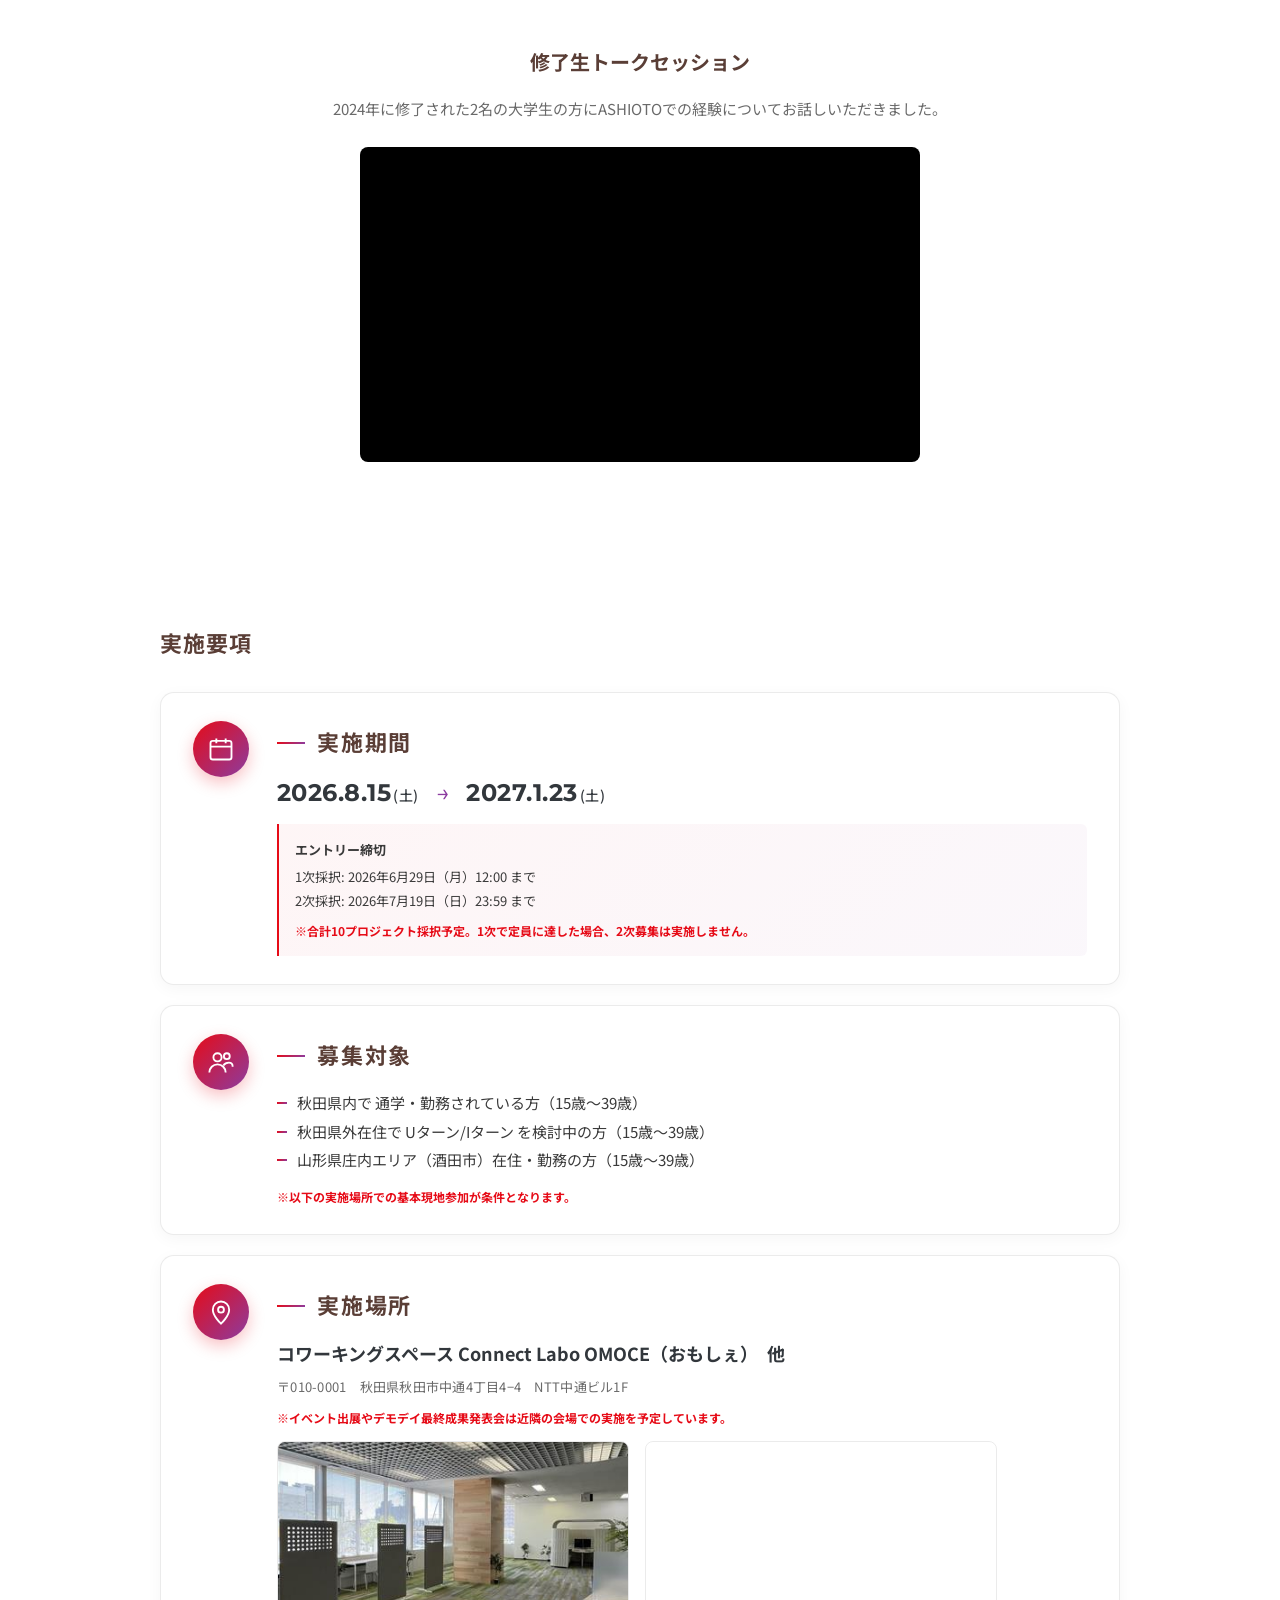
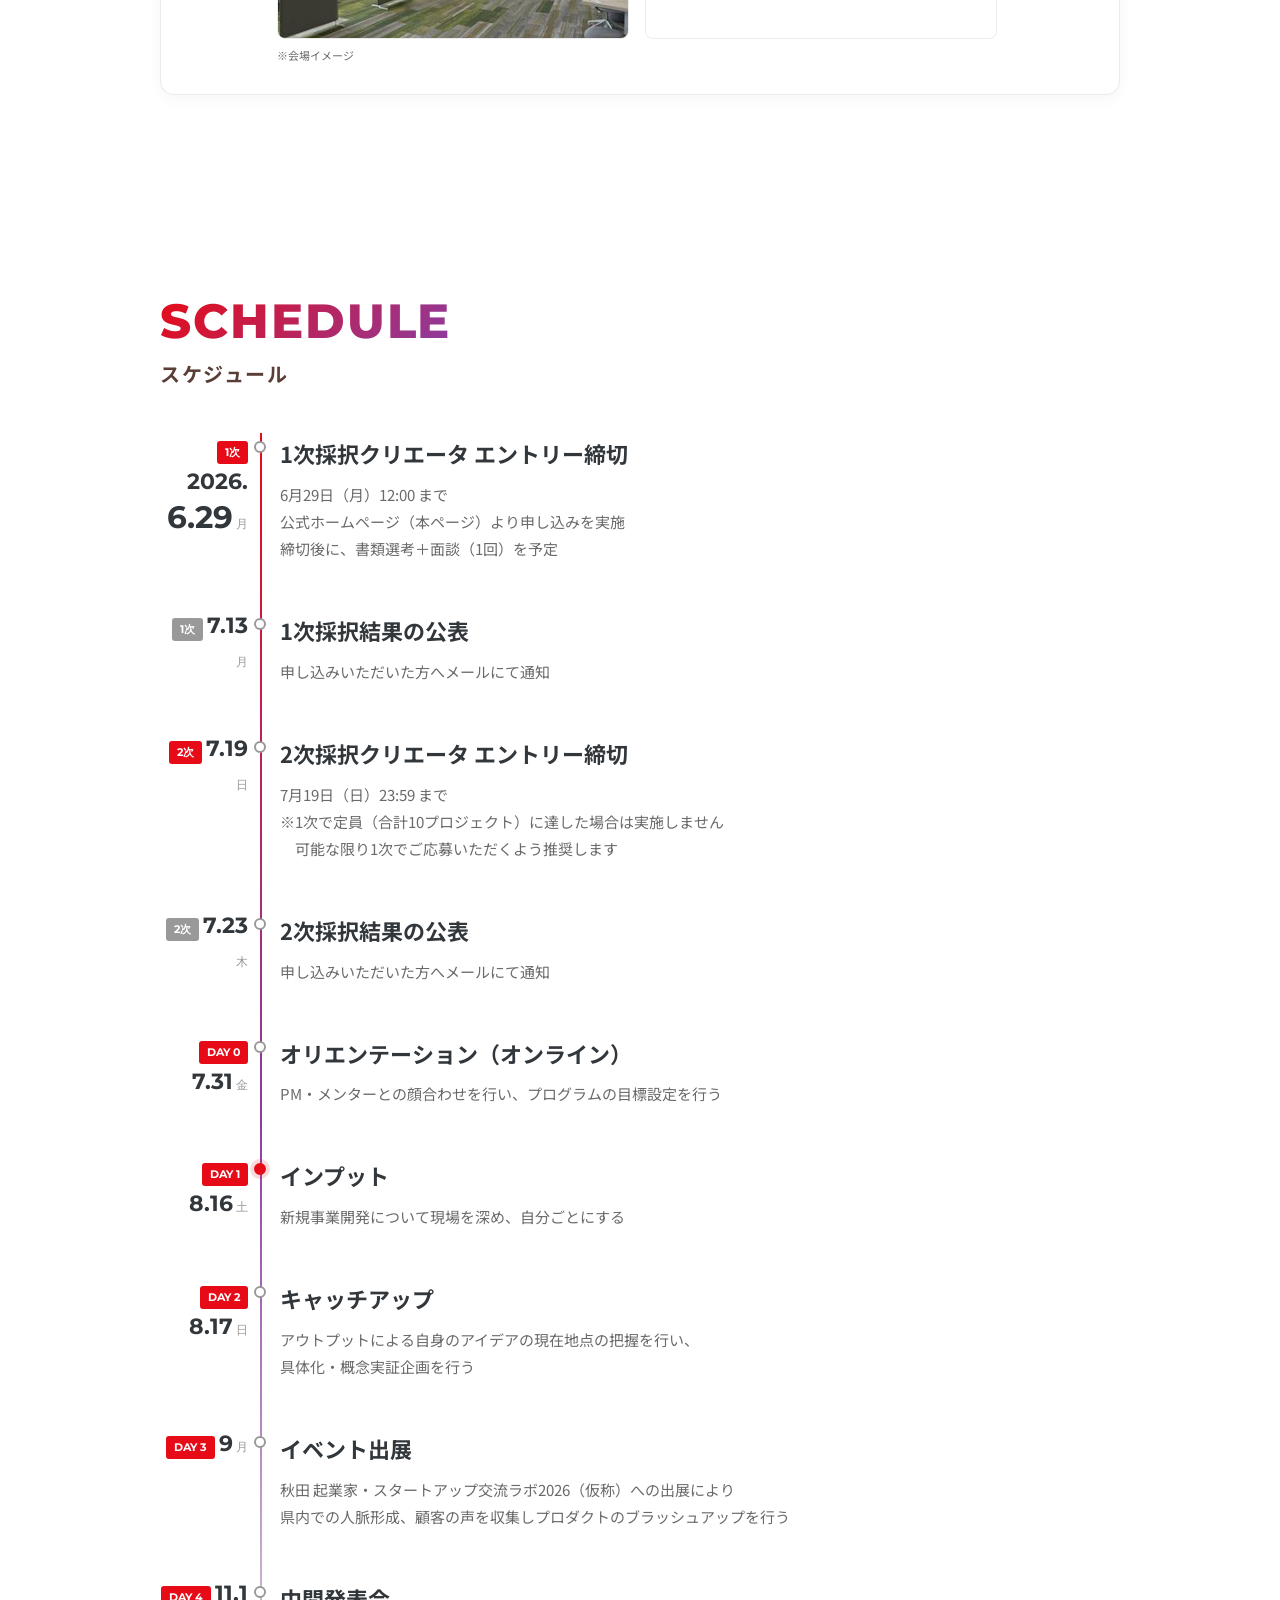
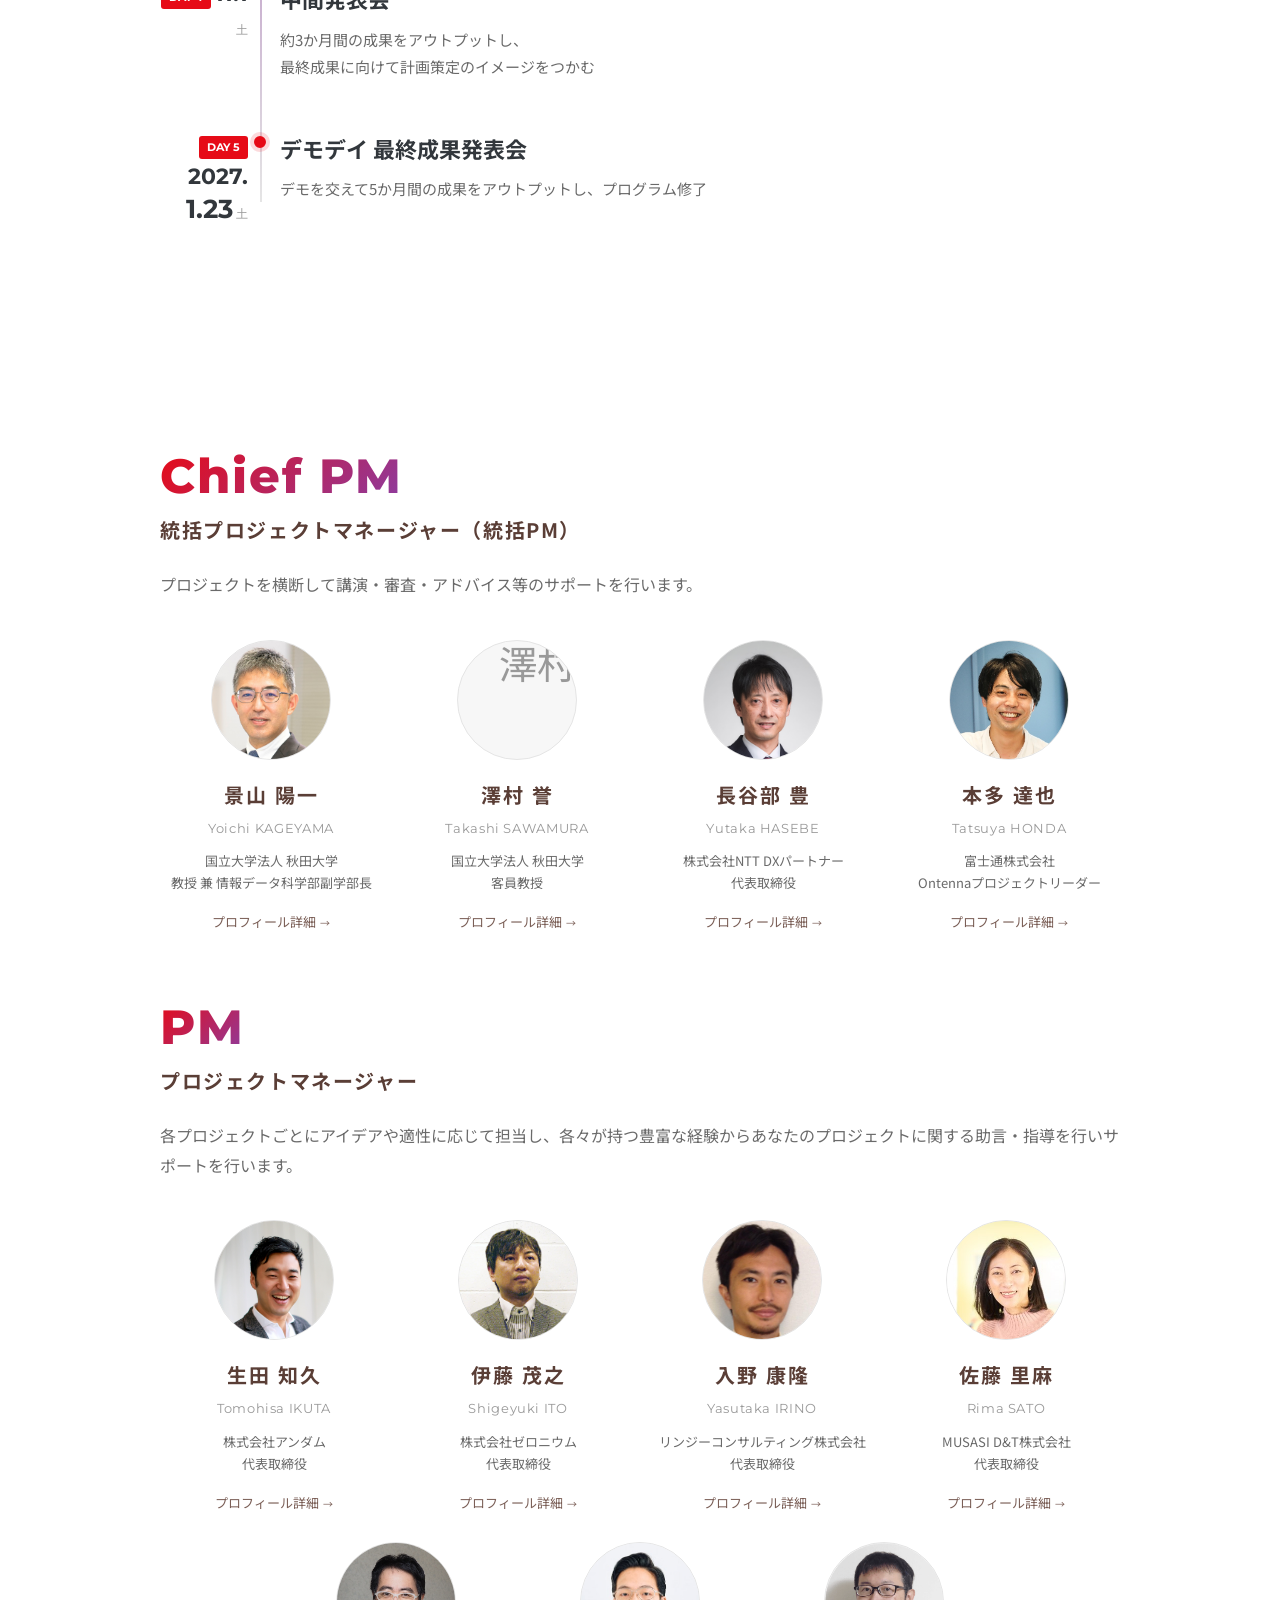
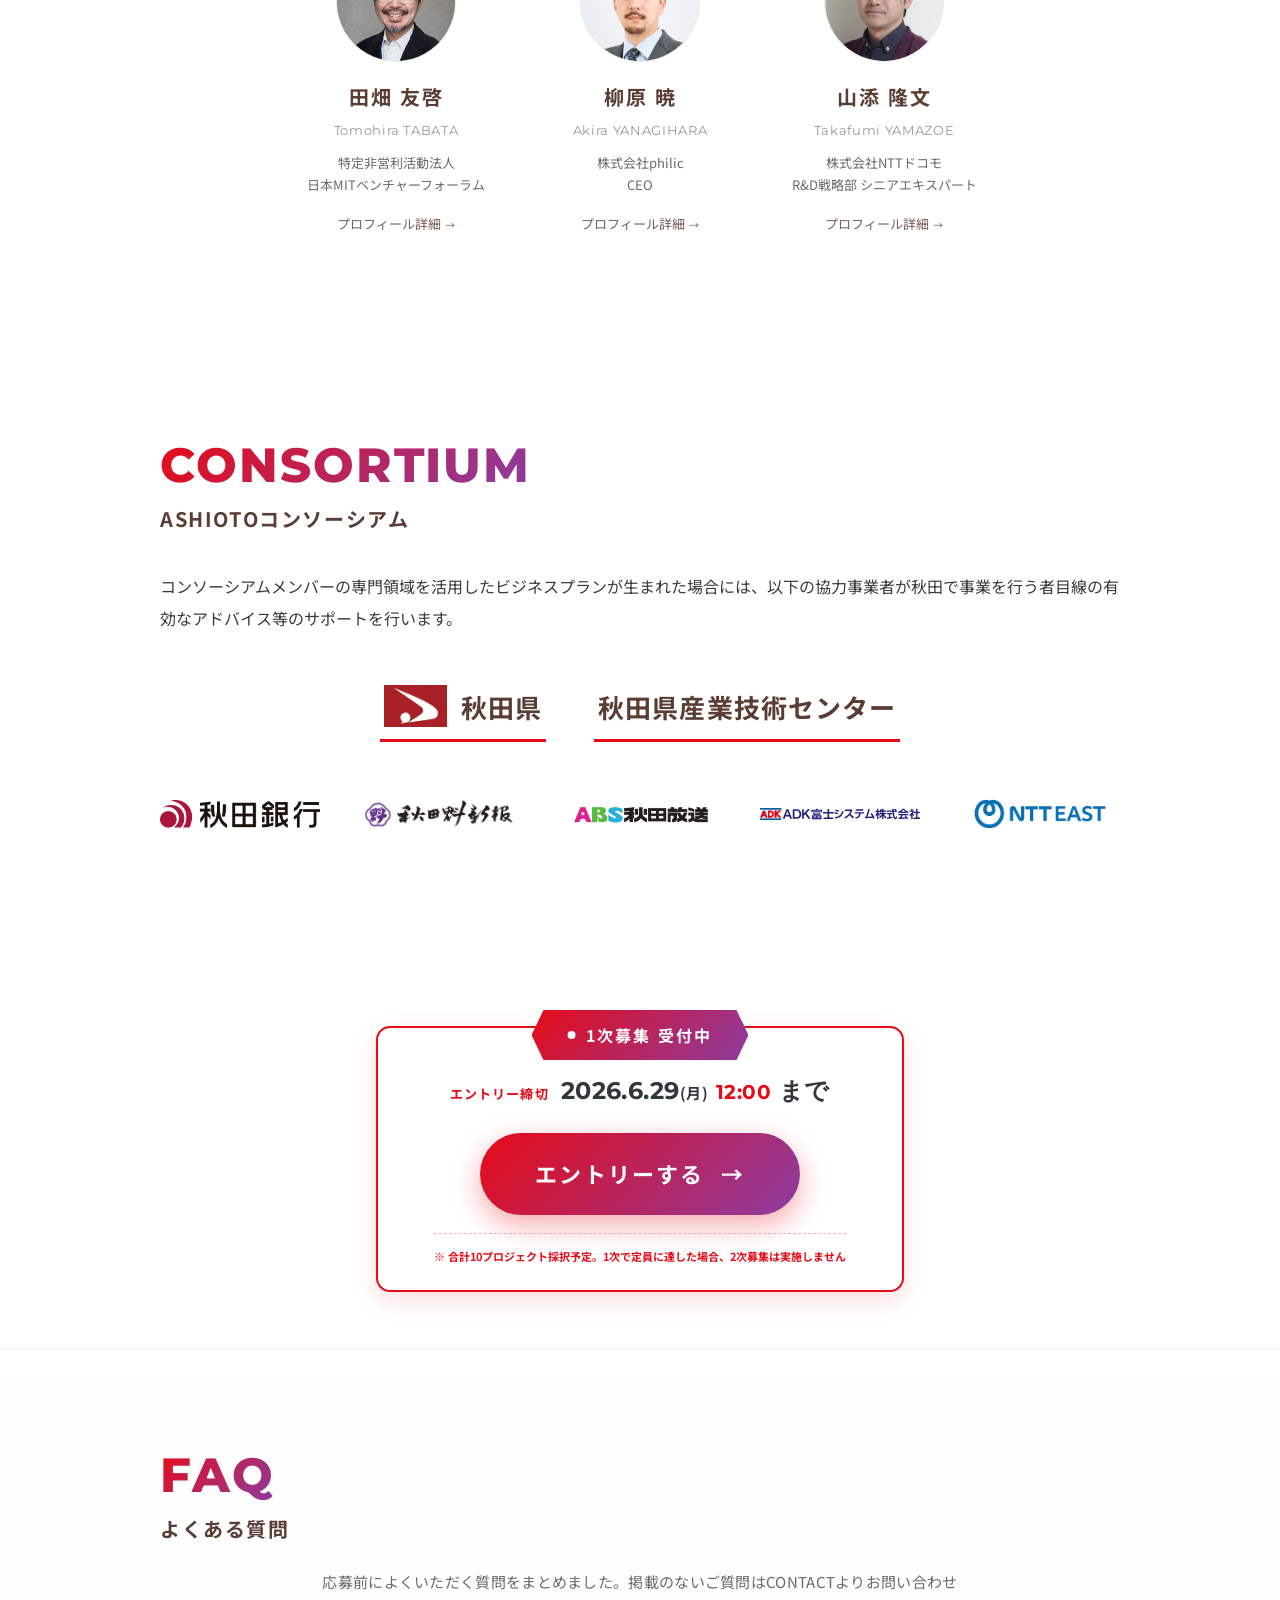
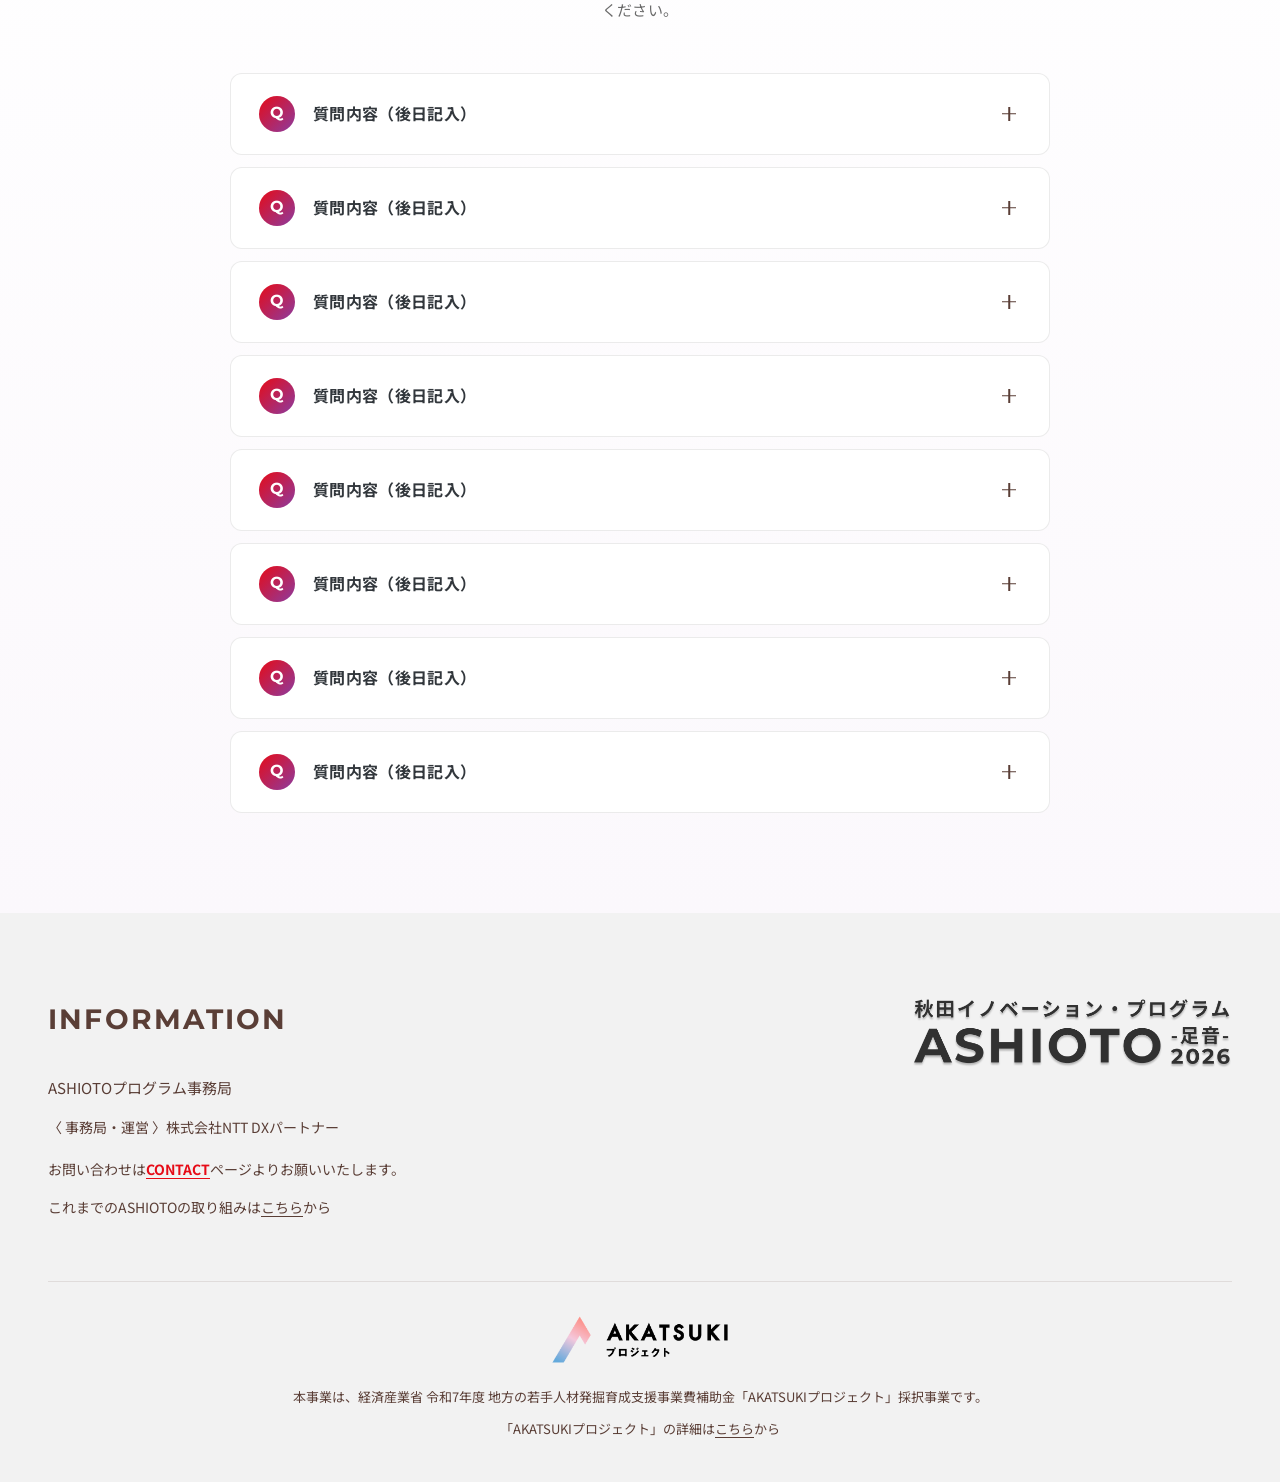
==== commit c6f9e656: "Program banner: redesign with mitou-like editorial style (dark, structured)" ====
--- a/index.html
+++ b/index.html
@@ -130,8 +130,15 @@
     </div>
 
     <div class="program-banner fade-in" style="margin-top: 32px;">
-      <h3>Notビジコン・Notピッチ</h3>
-      <p>自らのアイデアを具現化したいIT・起業家人材（ローカルイノベーター）を<br>発掘・支援するワークプログラム</p>
+      <span class="program-banner-label">STATEMENT / 01</span>
+      <h3>Not<span class="program-banner-amp">ビジコン</span>・Not<span class="program-banner-amp">ピッチ</span></h3>
+      <span class="program-banner-divider" aria-hidden="true"></span>
+      <p>自らのアイデアを具現化したい<strong>IT・起業家人材</strong>（ローカルイノベーター）を<br>発掘・支援するワークプログラム。</p>
+      <ul class="program-banner-meta">
+        <li><span class="meta-num">01</span><span class="meta-text">ビジコンではない、コンテストではない</span></li>
+        <li><span class="meta-num">02</span><span class="meta-text">ピッチではない、プロトタイプ実装まで</span></li>
+        <li><span class="meta-num">03</span><span class="meta-text">伴走型、5か月の実践プログラム</span></li>
+      </ul>
     </div>
 
     <p class="section-desc fade-in">秋田県および山形庄内エリア在住の若手人材（～39歳以下）を対象に、自らのアイデアを具現化（例：ソフトウェアの設計・開発等）できるよう人材育成を行い、イノベーションを創出しうるIT人材・起業家等の発掘・支援を行います。採択されたプロジェクトは「関心起点（What）」「技術起点（How）」に分類し、それぞれに精通したPM（プロジェクトマネージャー）が5か月間伴走支援します。</p>
--- a/css/style.css
+++ b/css/style.css
@@ -624,23 +624,110 @@
 
 /* ===== PROGRAM ===== */
 .program-banner {
-  background: var(--gradient-soft);
+  background: #0e0e10;
   color: var(--white);
-  text-align: center;
-  padding: 48px 32px;
-  border-radius: 12px;
-  margin-bottom: 48px;
+  text-align: left;
+  padding: 56px 56px 52px;
+  border-radius: 4px;
+  margin-bottom: 56px;
+  position: relative;
+  border-top: 4px solid transparent;
+  border-image: linear-gradient(90deg, var(--red) 0%, var(--purple) 100%) 1;
+  overflow: hidden;
+}
+.program-banner::before {
+  content: '';
+  position: absolute;
+  top: 0;
+  right: 0;
+  width: 240px;
+  height: 240px;
+  background: radial-gradient(circle at 70% 30%, rgba(230,11,23,0.18) 0%, transparent 60%);
+  pointer-events: none;
+}
+.program-banner-label {
+  display: inline-block;
+  font-family: var(--font-en);
+  font-size: 12px;
+  font-weight: 700;
+  letter-spacing: 0.3em;
+  color: rgba(255,255,255,0.55);
+  margin-bottom: 24px;
 }
 .program-banner h3 {
-  font-size: 32px;
-  font-weight: 700;
-  margin-bottom: 14px;
+  font-size: 44px;
+  font-weight: 800;
+  margin-bottom: 0;
   letter-spacing: 0.04em;
+  line-height: 1.25;
+  background: linear-gradient(120deg, #ffffff 0%, #ffd0d0 50%, #e6c8ff 100%);
+  -webkit-background-clip: text;
+  background-clip: text;
+  -webkit-text-fill-color: transparent;
+}
+.program-banner-amp {
+  background: linear-gradient(120deg, var(--red) 0%, var(--purple) 100%);
+  -webkit-background-clip: text;
+  background-clip: text;
+  -webkit-text-fill-color: transparent;
+}
+.program-banner-divider {
+  display: block;
+  width: 64px;
+  height: 2px;
+  background: linear-gradient(90deg, var(--red), var(--purple));
+  margin: 28px 0 24px;
 }
 .program-banner p {
   font-size: 16px;
-  line-height: 1.9;
-  opacity: 0.92;
+  line-height: 2.0;
+  color: rgba(255,255,255,0.85);
+  max-width: 640px;
+  margin-bottom: 32px;
+}
+.program-banner p strong {
+  color: var(--white);
+  font-weight: 700;
+  border-bottom: 1px dashed rgba(255,255,255,0.4);
+  padding-bottom: 2px;
+}
+.program-banner-meta {
+  list-style: none;
+  padding: 0;
+  margin: 0;
+  display: grid;
+  gap: 14px;
+  position: relative;
+}
+.program-banner-meta li {
+  display: flex;
+  align-items: baseline;
+  gap: 18px;
+  padding: 14px 0;
+  border-top: 1px solid rgba(255,255,255,0.1);
+  font-size: 14px;
+}
+.program-banner-meta li:last-child {
+  border-bottom: 1px solid rgba(255,255,255,0.1);
+}
+.meta-num {
+  font-family: var(--font-en);
+  font-size: 11px;
+  font-weight: 700;
+  letter-spacing: 0.2em;
+  color: var(--red);
+  min-width: 28px;
+}
+.meta-text {
+  color: rgba(255,255,255,0.92);
+  letter-spacing: 0.04em;
+}
+
+@media (max-width: 540px) {
+  .program-banner { padding: 36px 24px 32px; }
+  .program-banner h3 { font-size: 28px; }
+  .program-banner-label { font-size: 11px; letter-spacing: 0.2em; }
+  .program-banner::before { width: 160px; height: 160px; }
 }
 
 .approach-cards {
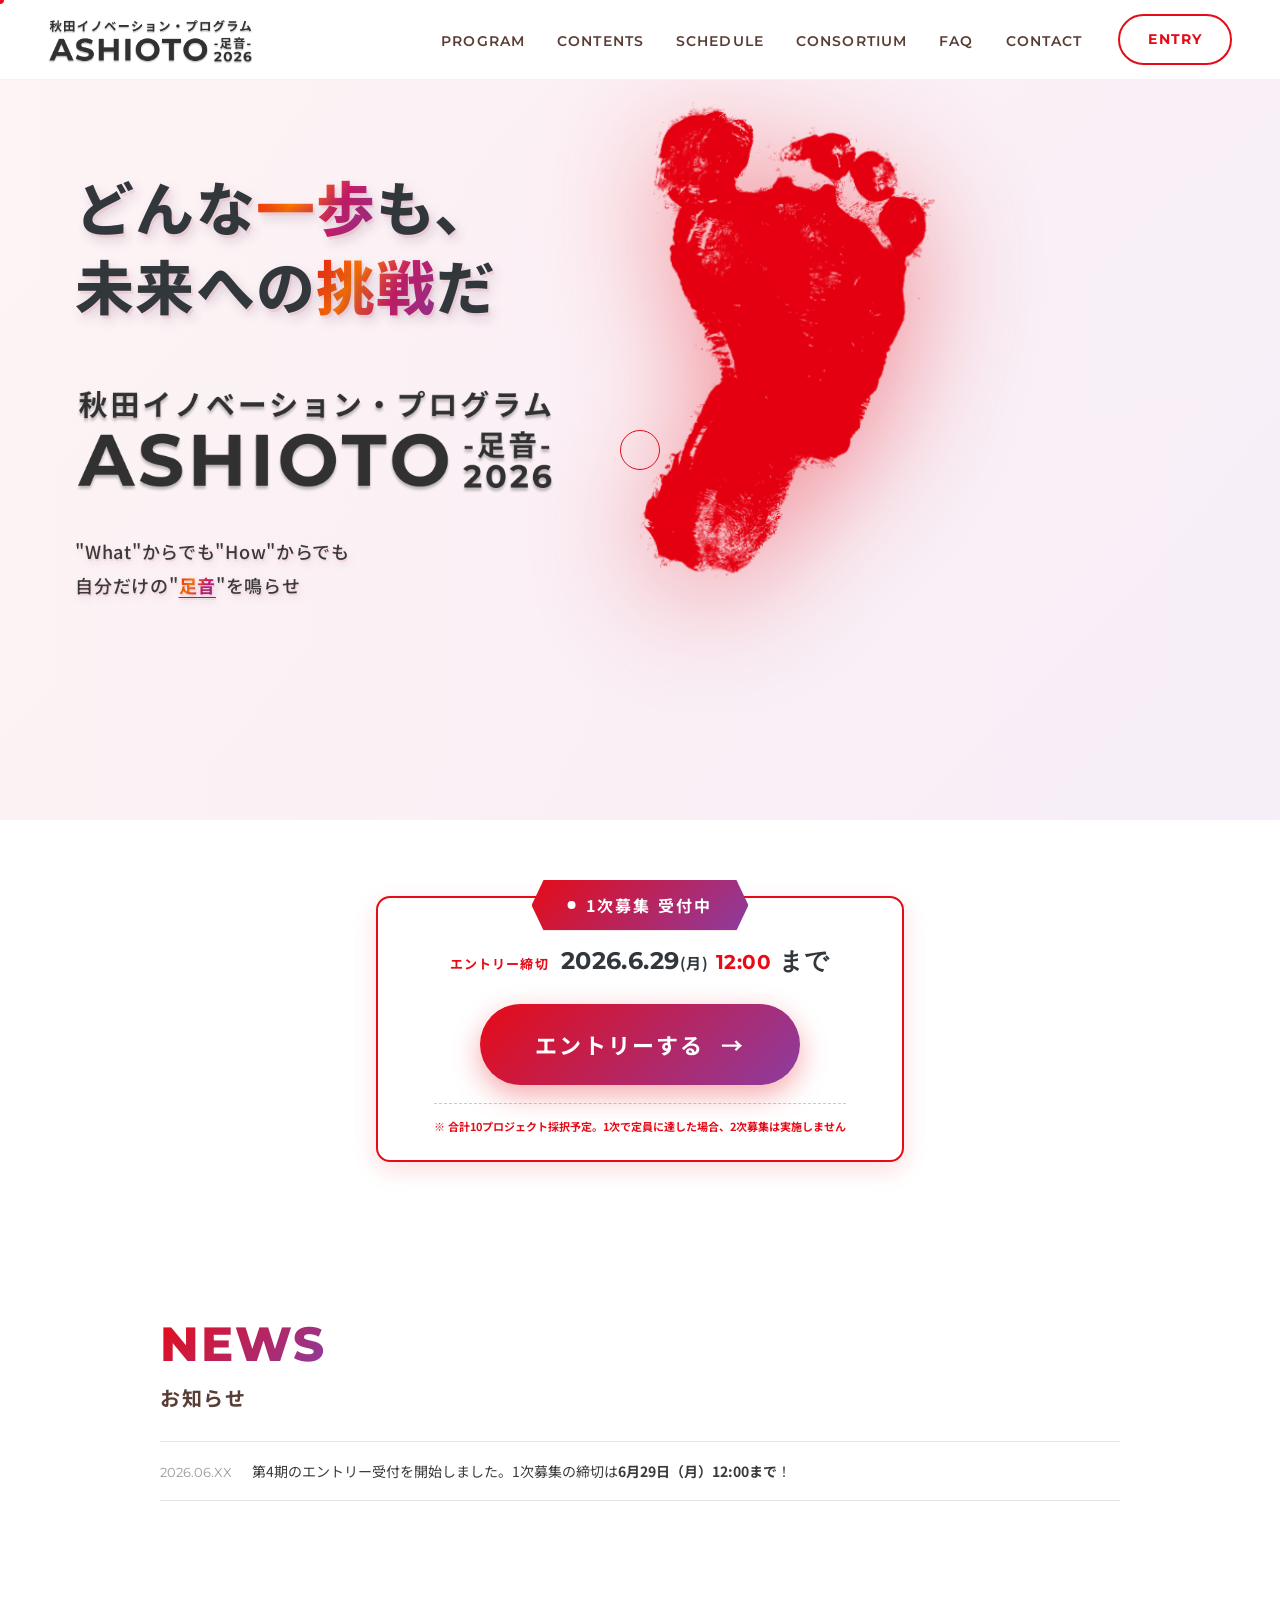
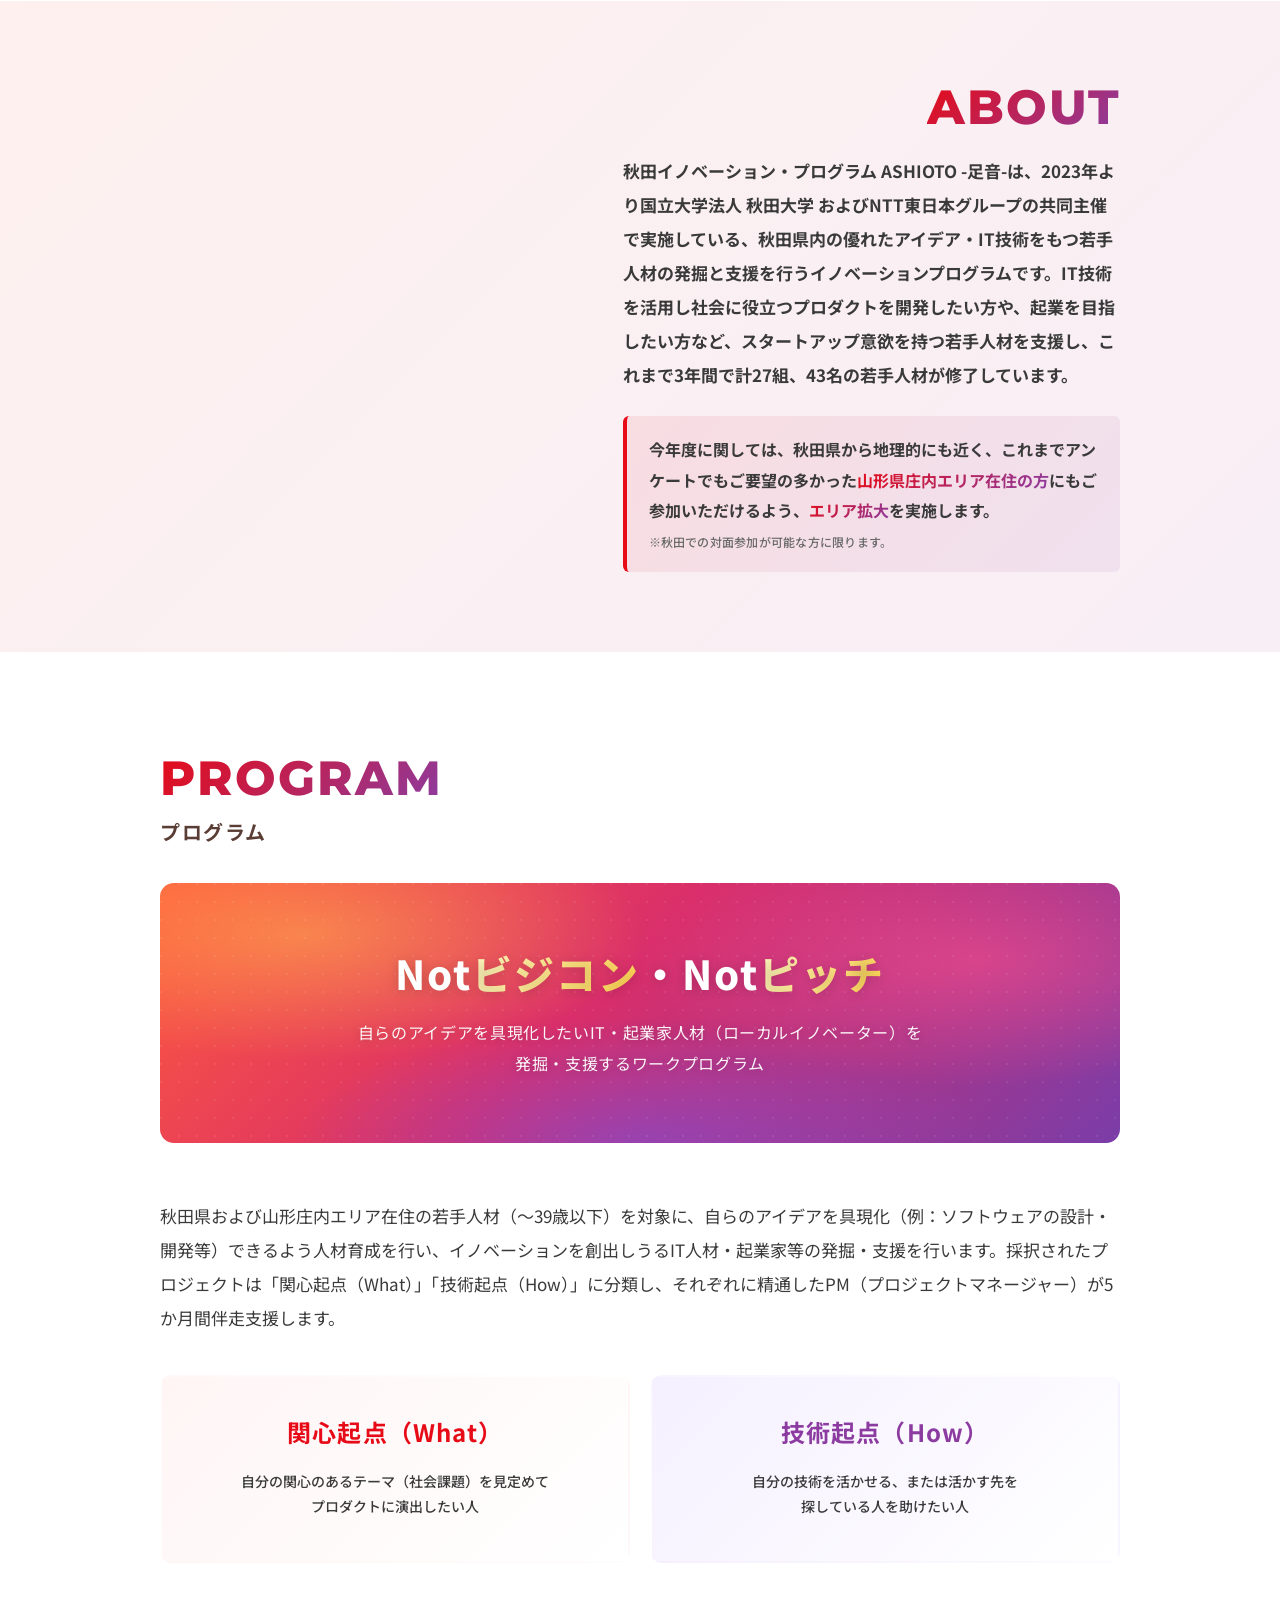
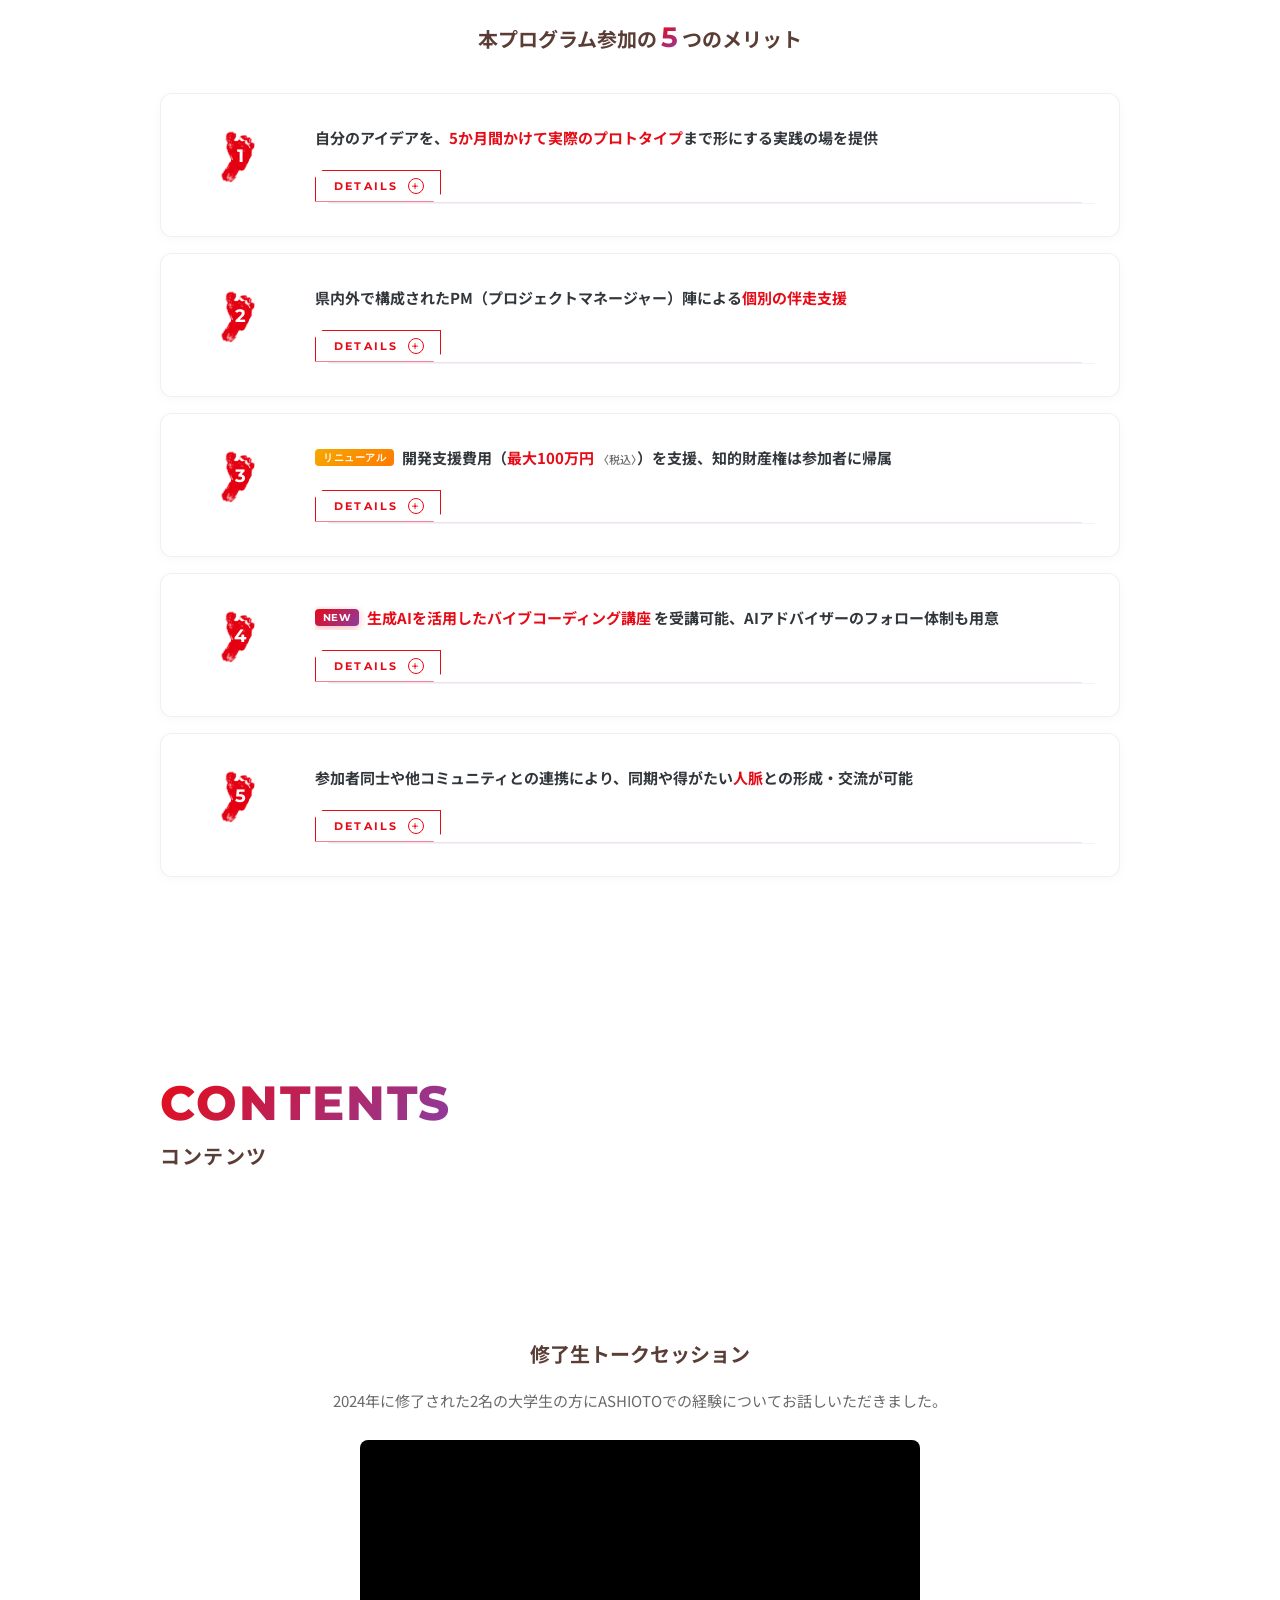
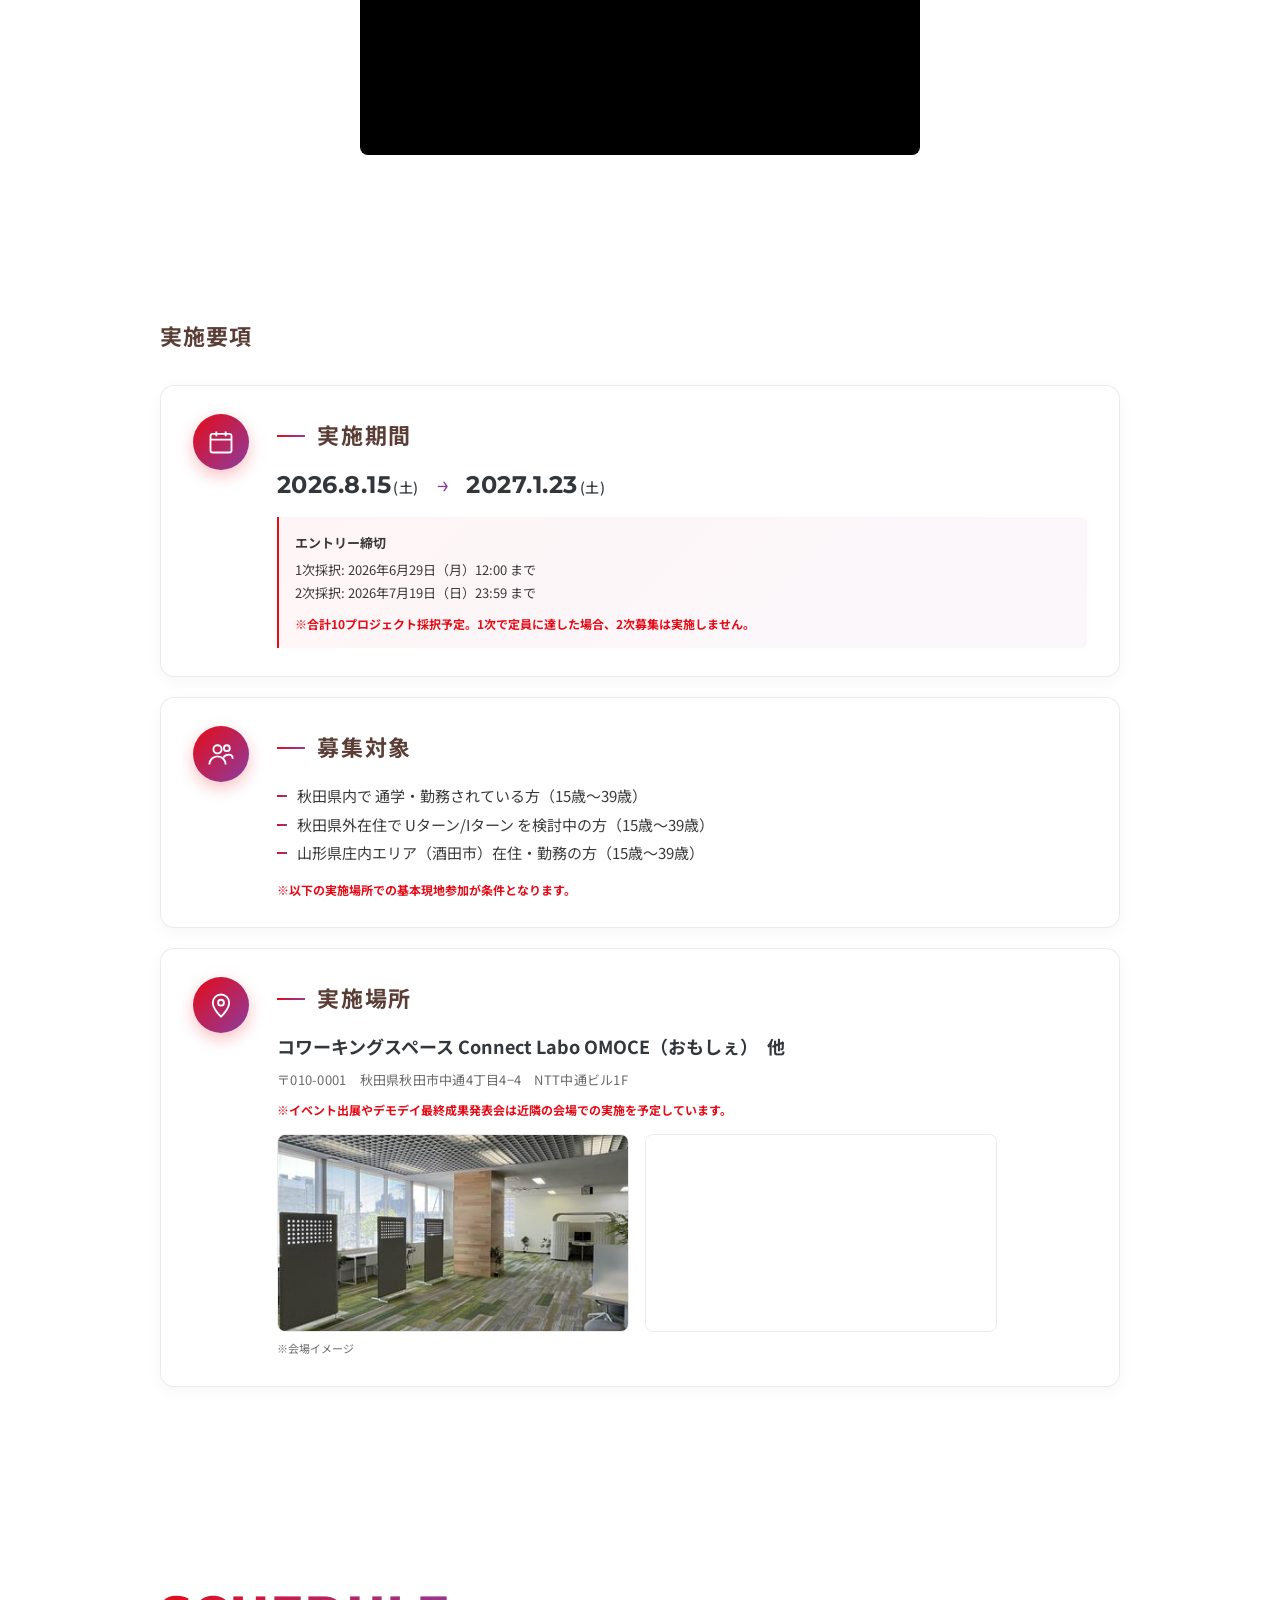
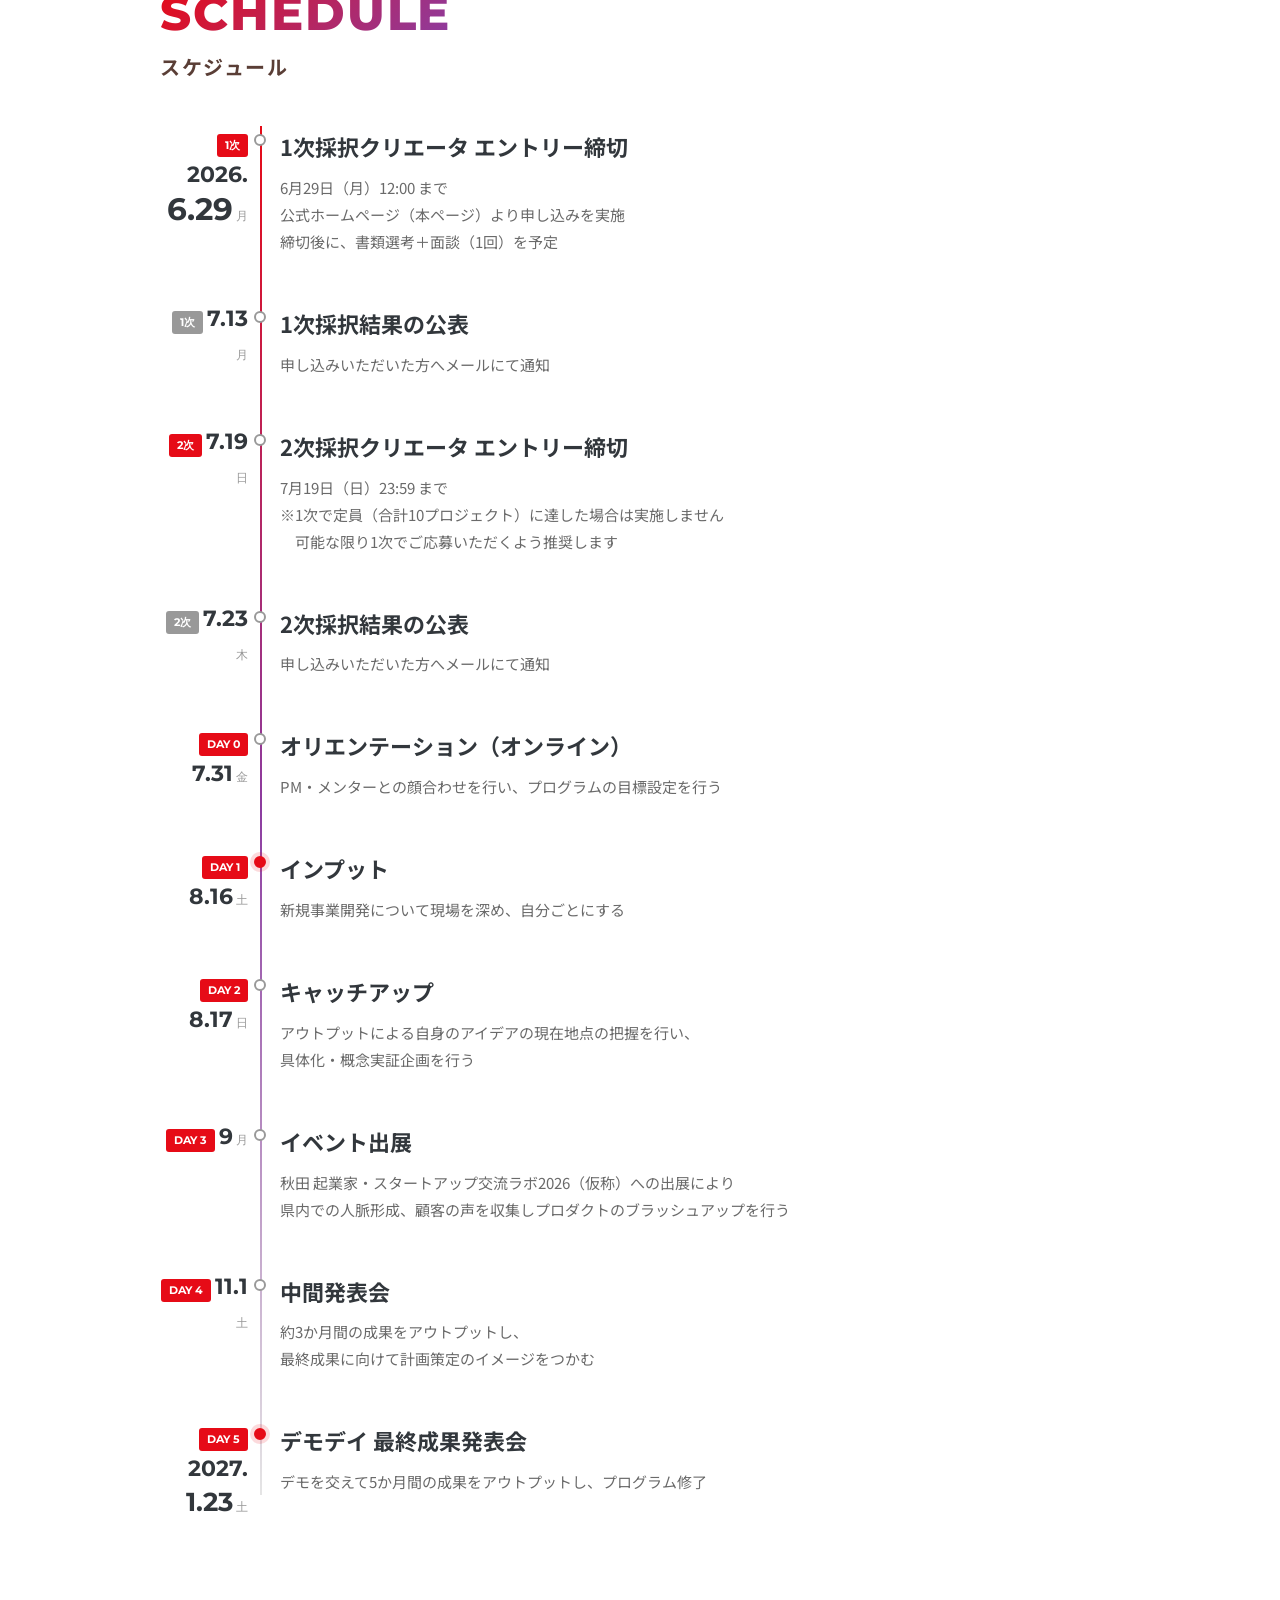
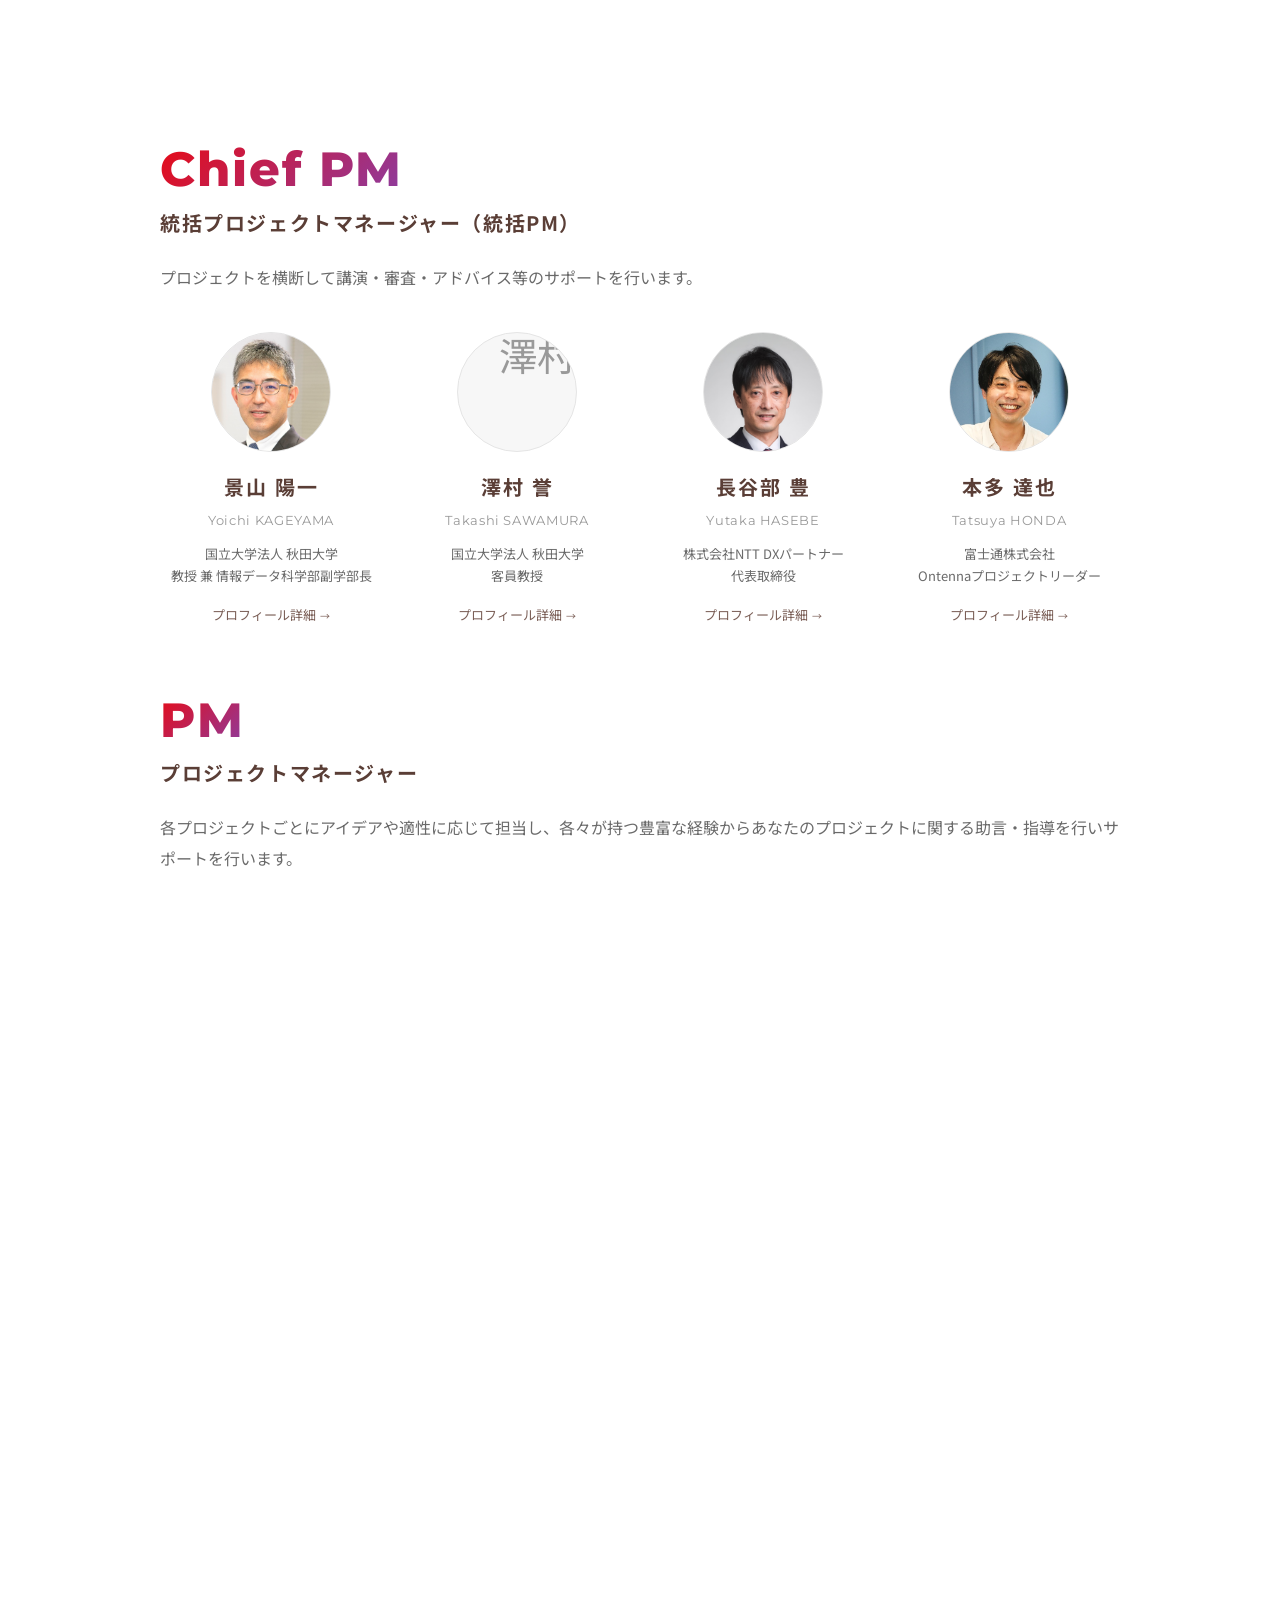
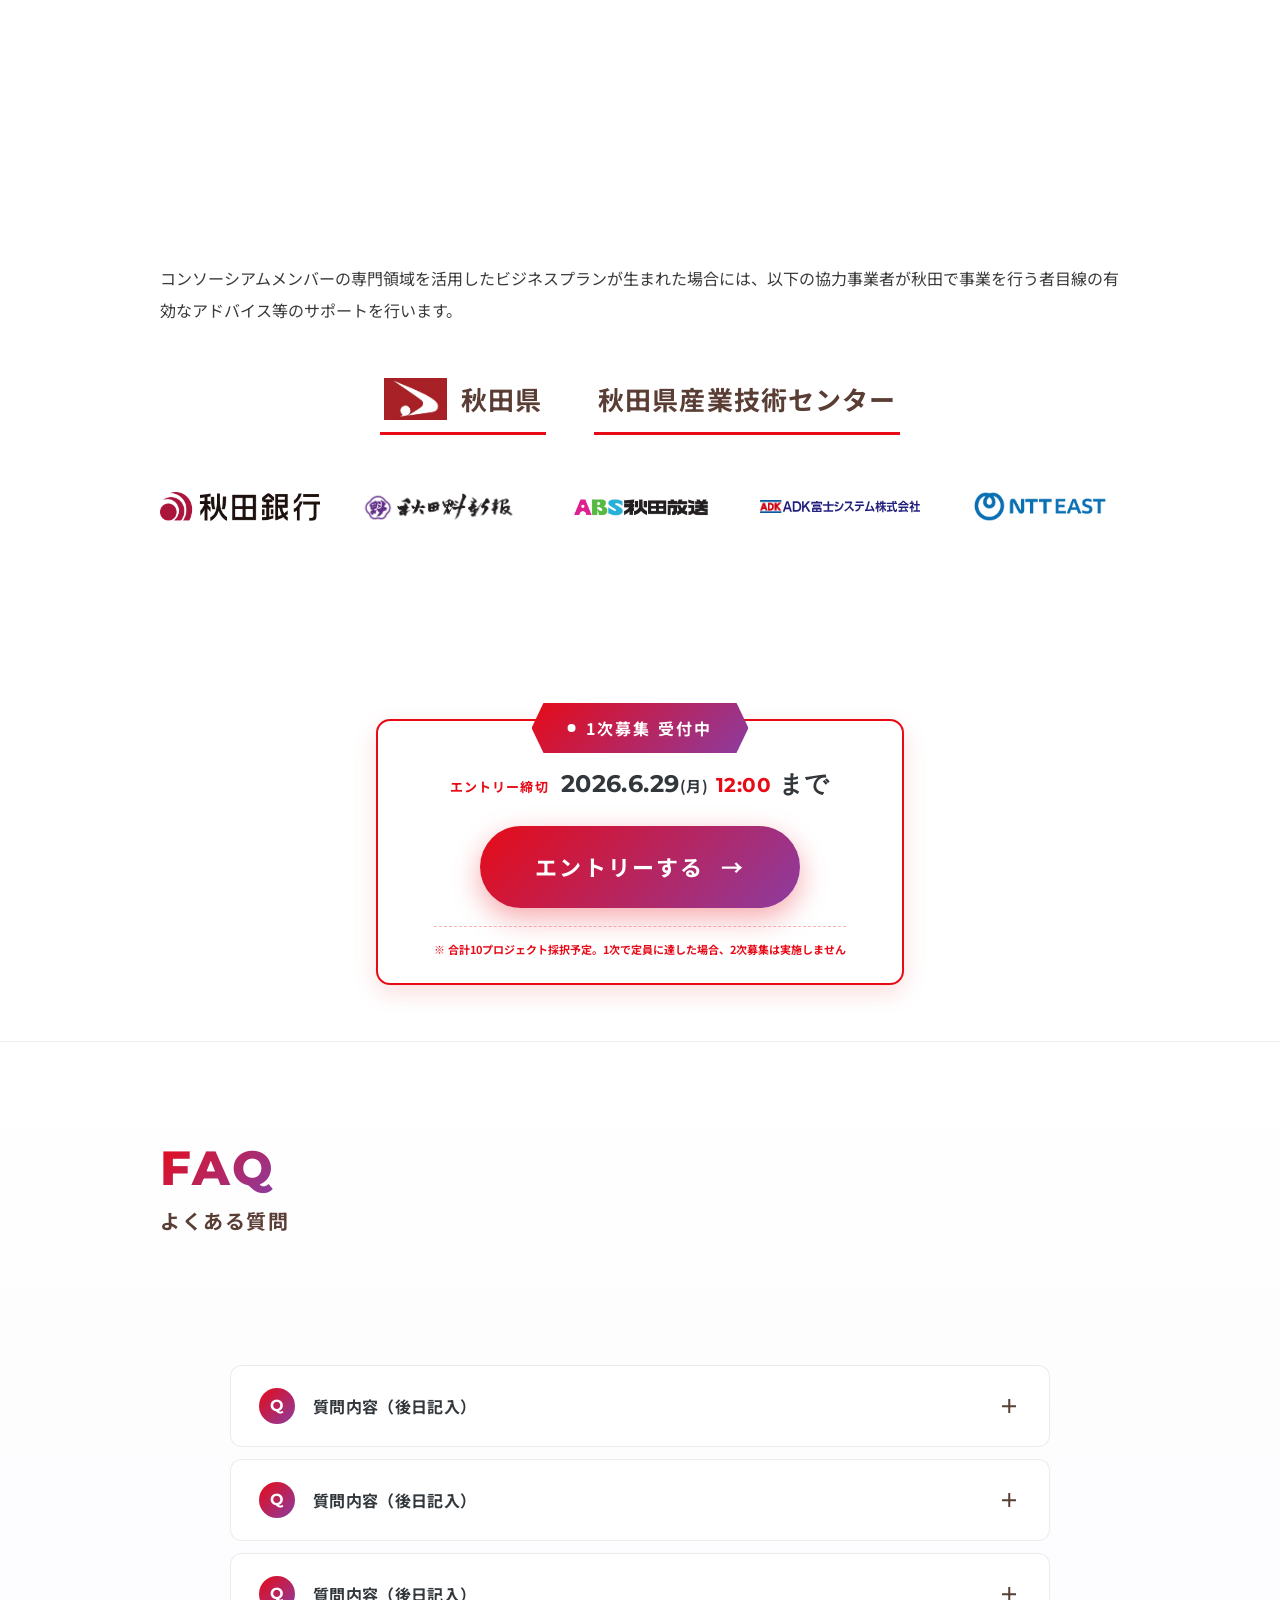
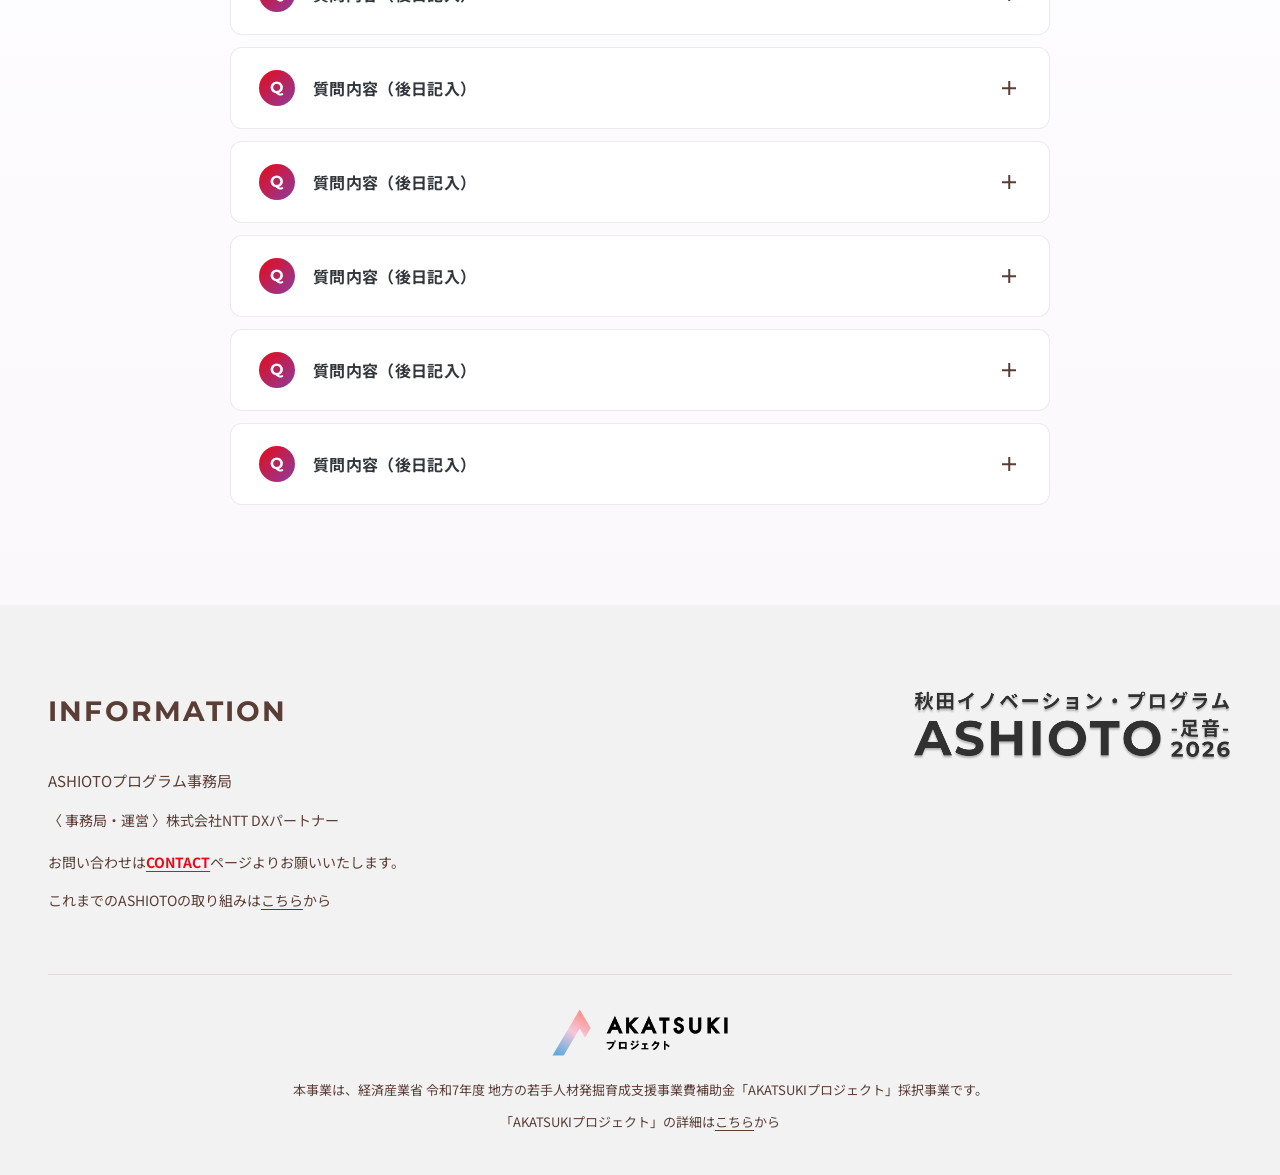
==== commit 1478bd05: "Program banner: vivid gradient (orange/pink/purple) for mitou-like vibrant feel" ====
--- a/index.html
+++ b/index.html
@@ -130,15 +130,8 @@
     </div>
 
     <div class="program-banner fade-in" style="margin-top: 32px;">
-      <span class="program-banner-label">STATEMENT / 01</span>
       <h3>Not<span class="program-banner-amp">ビジコン</span>・Not<span class="program-banner-amp">ピッチ</span></h3>
-      <span class="program-banner-divider" aria-hidden="true"></span>
-      <p>自らのアイデアを具現化したい<strong>IT・起業家人材</strong>（ローカルイノベーター）を<br>発掘・支援するワークプログラム。</p>
-      <ul class="program-banner-meta">
-        <li><span class="meta-num">01</span><span class="meta-text">ビジコンではない、コンテストではない</span></li>
-        <li><span class="meta-num">02</span><span class="meta-text">ピッチではない、プロトタイプ実装まで</span></li>
-        <li><span class="meta-num">03</span><span class="meta-text">伴走型、5か月の実践プログラム</span></li>
-      </ul>
+      <p>自らのアイデアを具現化したいIT・起業家人材（ローカルイノベーター）を<br>発掘・支援するワークプログラム</p>
     </div>
 
     <p class="section-desc fade-in">秋田県および山形庄内エリア在住の若手人材（～39歳以下）を対象に、自らのアイデアを具現化（例：ソフトウェアの設計・開発等）できるよう人材育成を行い、イノベーションを創出しうるIT人材・起業家等の発掘・支援を行います。採択されたプロジェクトは「関心起点（What）」「技術起点（How）」に分類し、それぞれに精通したPM（プロジェクトマネージャー）が5か月間伴走支援します。</p>
--- a/css/style.css
+++ b/css/style.css
@@ -624,110 +624,56 @@
 
 /* ===== PROGRAM ===== */
 .program-banner {
-  background: #0e0e10;
+  position: relative;
+  text-align: center;
+  padding: 64px 40px;
+  border-radius: 14px;
+  margin-bottom: 56px;
   color: var(--white);
-  text-align: left;
-  padding: 56px 56px 52px;
-  border-radius: 4px;
-  margin-bottom: 56px;
-  position: relative;
-  border-top: 4px solid transparent;
-  border-image: linear-gradient(90deg, var(--red) 0%, var(--purple) 100%) 1;
+  background:
+    radial-gradient(ellipse 60% 80% at 15% 20%, rgba(255,180,80,0.55) 0%, transparent 60%),
+    radial-gradient(ellipse 60% 80% at 85% 30%, rgba(255,80,140,0.55) 0%, transparent 60%),
+    radial-gradient(ellipse 60% 80% at 50% 100%, rgba(120,80,220,0.55) 0%, transparent 60%),
+    linear-gradient(135deg, #ff5a3c 0%, #d92e6a 45%, #7a3da8 100%);
   overflow: hidden;
+  isolation: isolate;
 }
 .program-banner::before {
   content: '';
   position: absolute;
-  top: 0;
-  right: 0;
-  width: 240px;
-  height: 240px;
-  background: radial-gradient(circle at 70% 30%, rgba(230,11,23,0.18) 0%, transparent 60%);
+  inset: 0;
+  background-image:
+    radial-gradient(circle at 1px 1px, rgba(255,255,255,0.08) 1px, transparent 0);
+  background-size: 18px 18px;
   pointer-events: none;
-}
-.program-banner-label {
-  display: inline-block;
-  font-family: var(--font-en);
-  font-size: 12px;
-  font-weight: 700;
-  letter-spacing: 0.3em;
-  color: rgba(255,255,255,0.55);
-  margin-bottom: 24px;
+  z-index: -1;
 }
 .program-banner h3 {
-  font-size: 44px;
+  font-size: 40px;
   font-weight: 800;
-  margin-bottom: 0;
-  letter-spacing: 0.04em;
-  line-height: 1.25;
-  background: linear-gradient(120deg, #ffffff 0%, #ffd0d0 50%, #e6c8ff 100%);
+  margin-bottom: 18px;
+  letter-spacing: 0.05em;
+  line-height: 1.3;
+  text-shadow: 0 2px 12px rgba(0,0,0,0.18);
+}
+.program-banner-amp {
+  background: linear-gradient(120deg, #fff8c4 0%, #ffd24a 100%);
   -webkit-background-clip: text;
   background-clip: text;
   -webkit-text-fill-color: transparent;
 }
-.program-banner-amp {
-  background: linear-gradient(120deg, var(--red) 0%, var(--purple) 100%);
-  -webkit-background-clip: text;
-  background-clip: text;
-  -webkit-text-fill-color: transparent;
-}
-.program-banner-divider {
-  display: block;
-  width: 64px;
-  height: 2px;
-  background: linear-gradient(90deg, var(--red), var(--purple));
-  margin: 28px 0 24px;
-}
 .program-banner p {
   font-size: 16px;
-  line-height: 2.0;
-  color: rgba(255,255,255,0.85);
-  max-width: 640px;
-  margin-bottom: 32px;
-}
-.program-banner p strong {
-  color: var(--white);
-  font-weight: 700;
-  border-bottom: 1px dashed rgba(255,255,255,0.4);
-  padding-bottom: 2px;
-}
-.program-banner-meta {
-  list-style: none;
-  padding: 0;
-  margin: 0;
-  display: grid;
-  gap: 14px;
-  position: relative;
-}
-.program-banner-meta li {
-  display: flex;
-  align-items: baseline;
-  gap: 18px;
-  padding: 14px 0;
-  border-top: 1px solid rgba(255,255,255,0.1);
-  font-size: 14px;
-}
-.program-banner-meta li:last-child {
-  border-bottom: 1px solid rgba(255,255,255,0.1);
-}
-.meta-num {
-  font-family: var(--font-en);
-  font-size: 11px;
-  font-weight: 700;
-  letter-spacing: 0.2em;
-  color: var(--red);
-  min-width: 28px;
-}
-.meta-text {
-  color: rgba(255,255,255,0.92);
+  line-height: 1.95;
+  color: rgba(255,255,255,0.95);
   letter-spacing: 0.04em;
+  text-shadow: 0 1px 8px rgba(0,0,0,0.18);
 }
 
 @media (max-width: 540px) {
-  .program-banner { padding: 36px 24px 32px; }
-  .program-banner h3 { font-size: 28px; }
-  .program-banner-label { font-size: 11px; letter-spacing: 0.2em; }
-  .program-banner::before { width: 160px; height: 160px; }
+  .program-banner { padding: 44px 24px; }
+  .program-banner h3 { font-size: 26px; }
+  .program-banner p { font-size: 14px; }
 }
 
 .approach-cards {
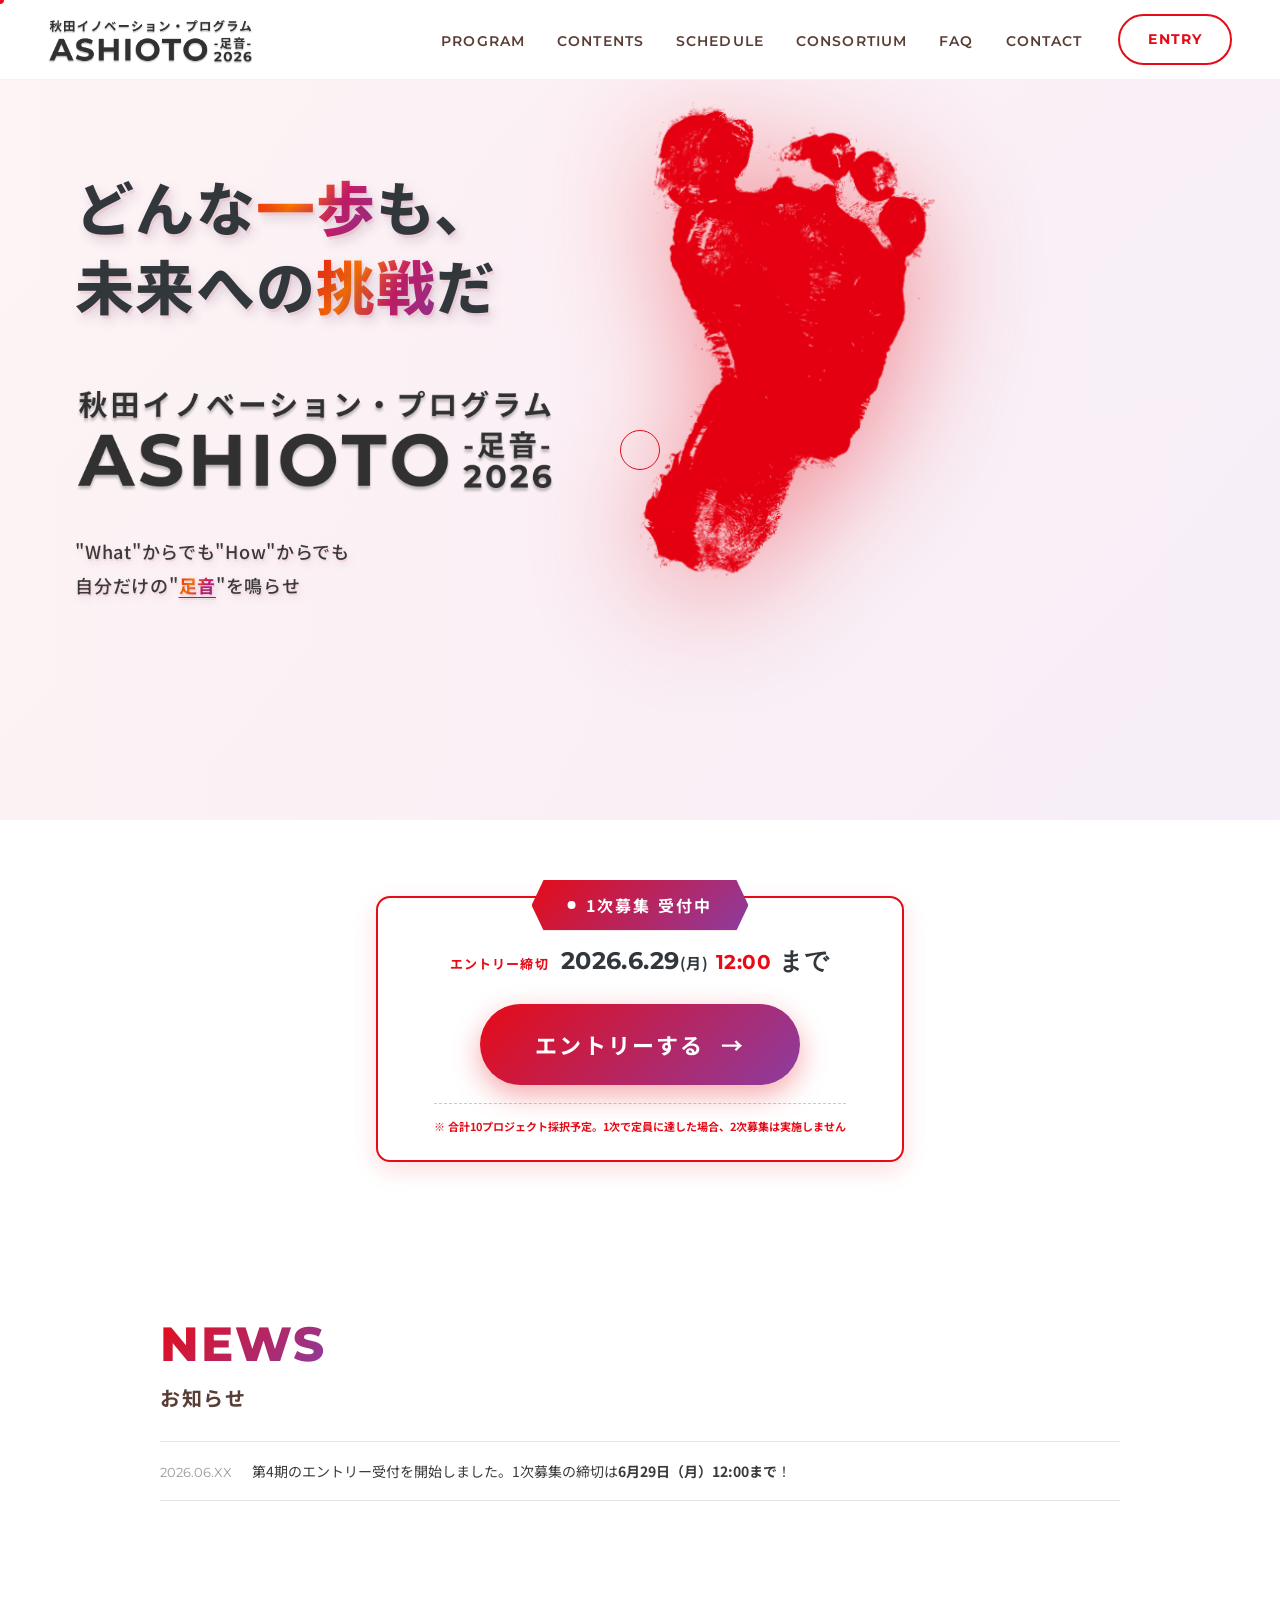
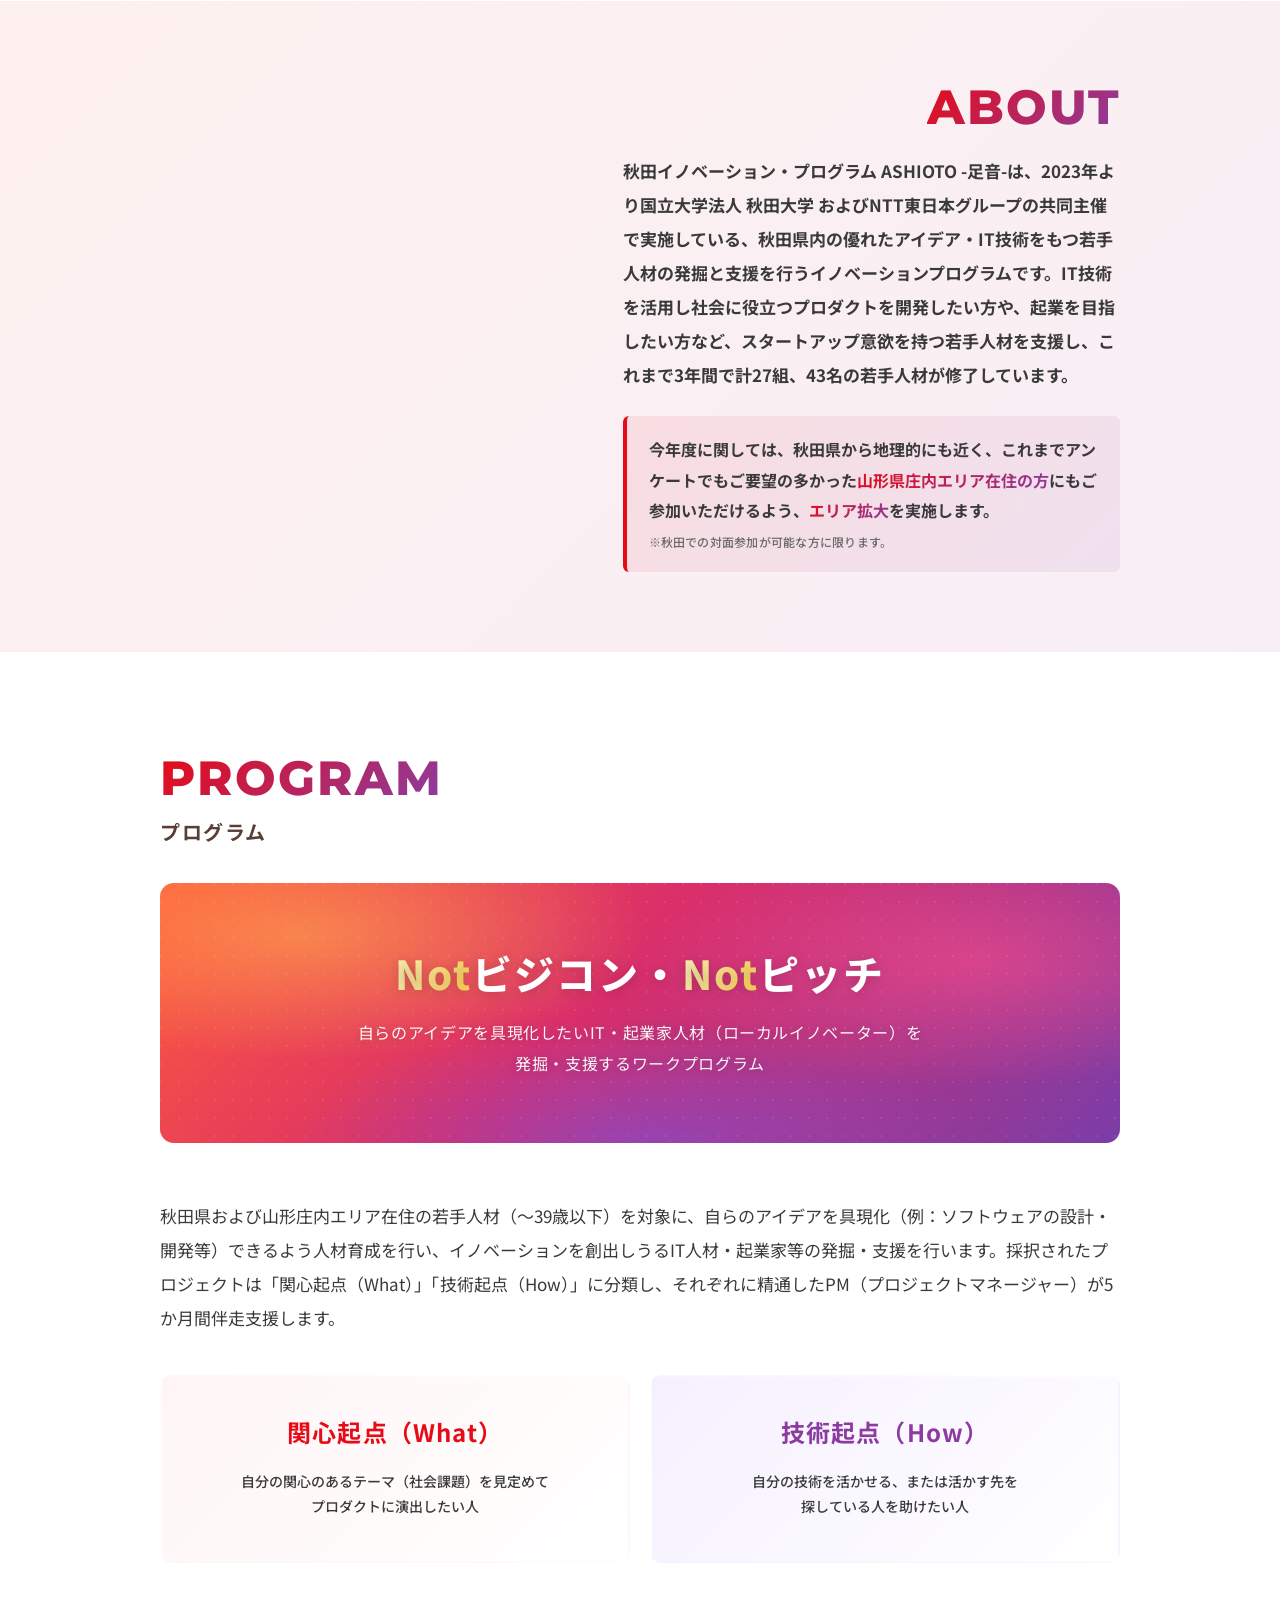
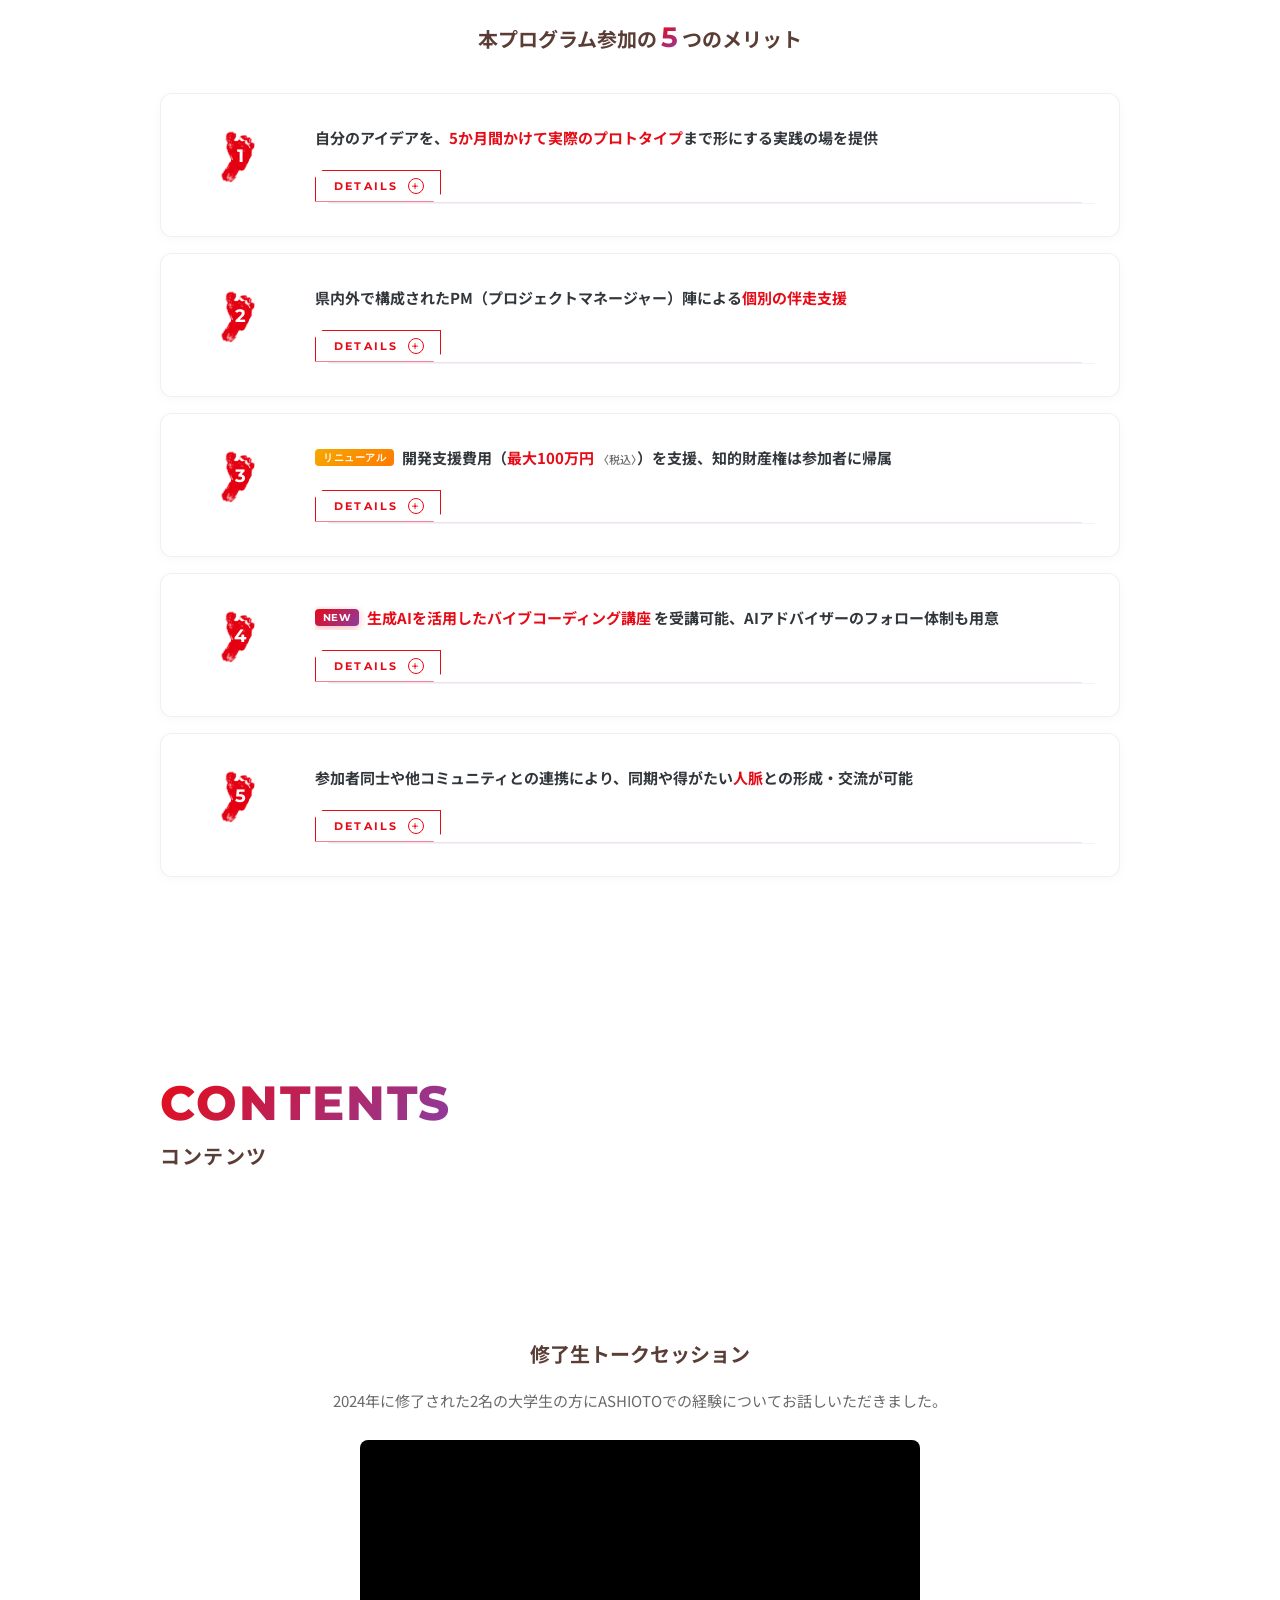
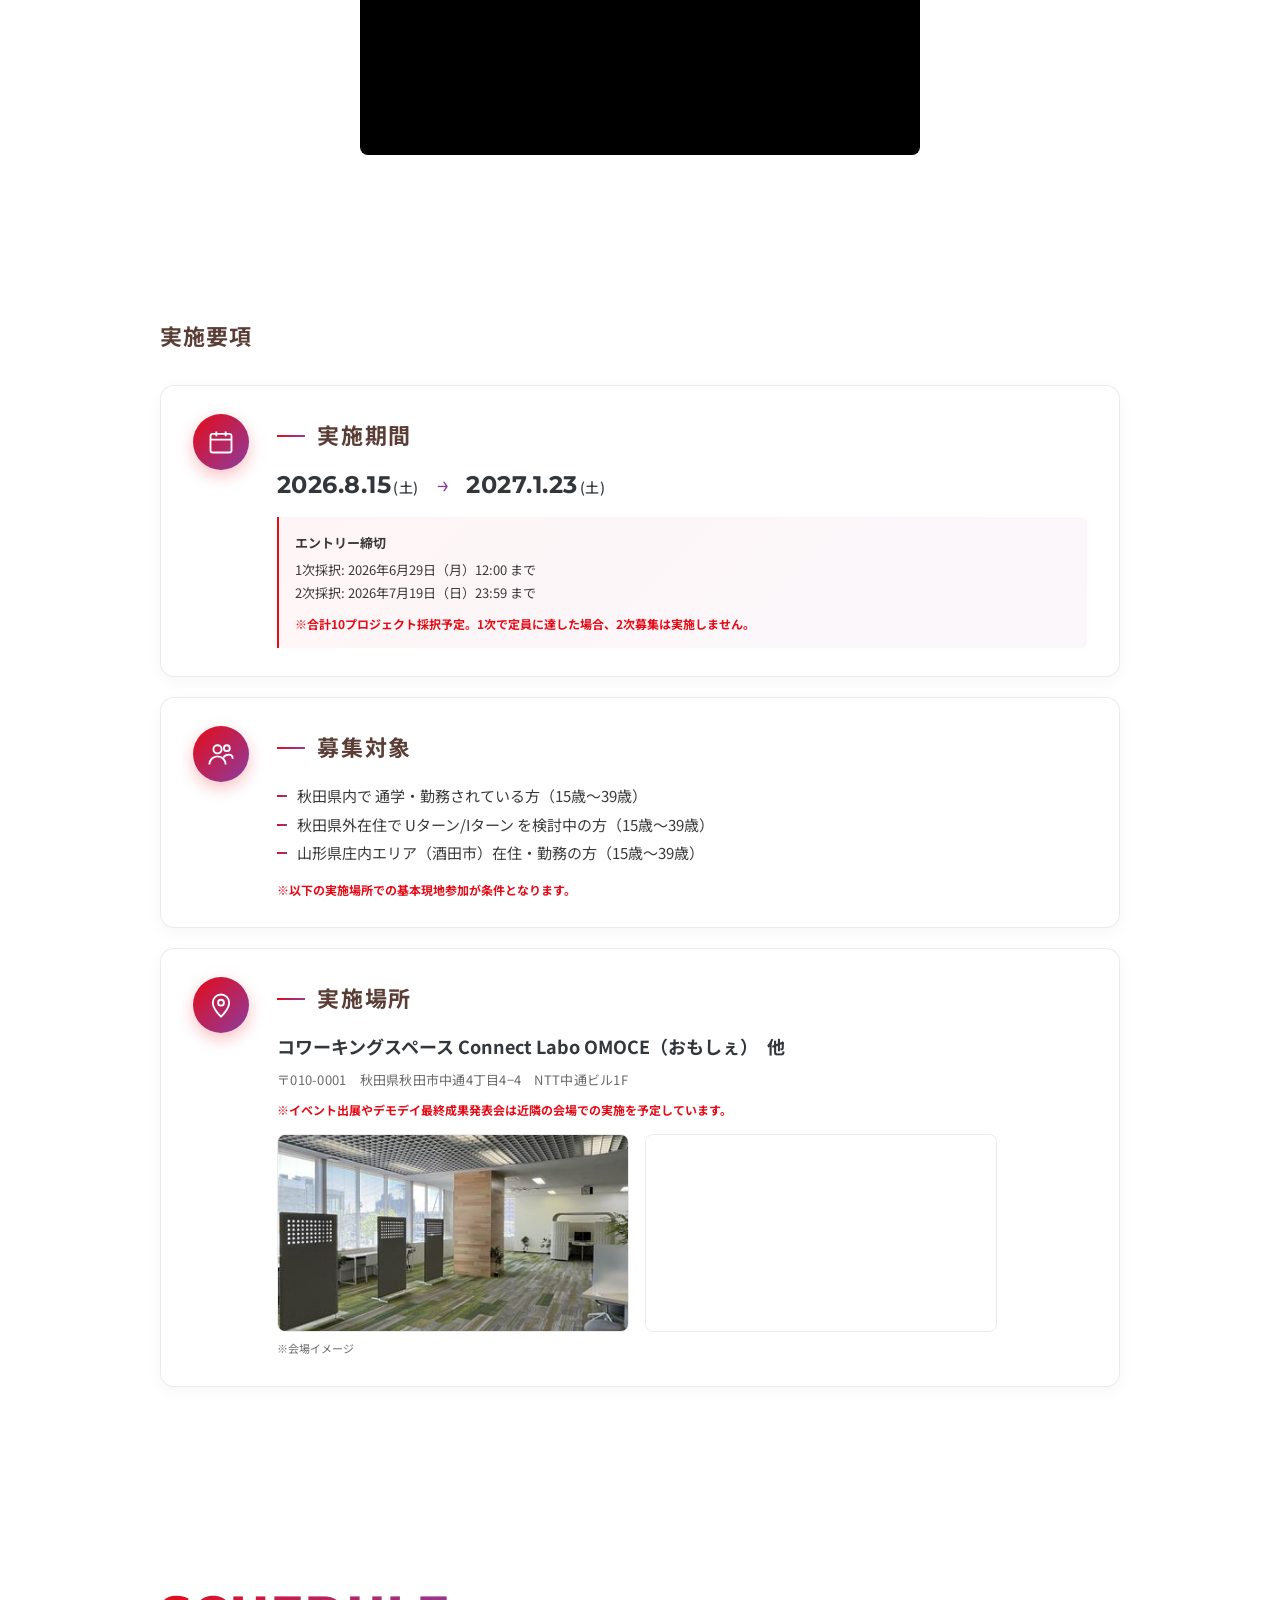
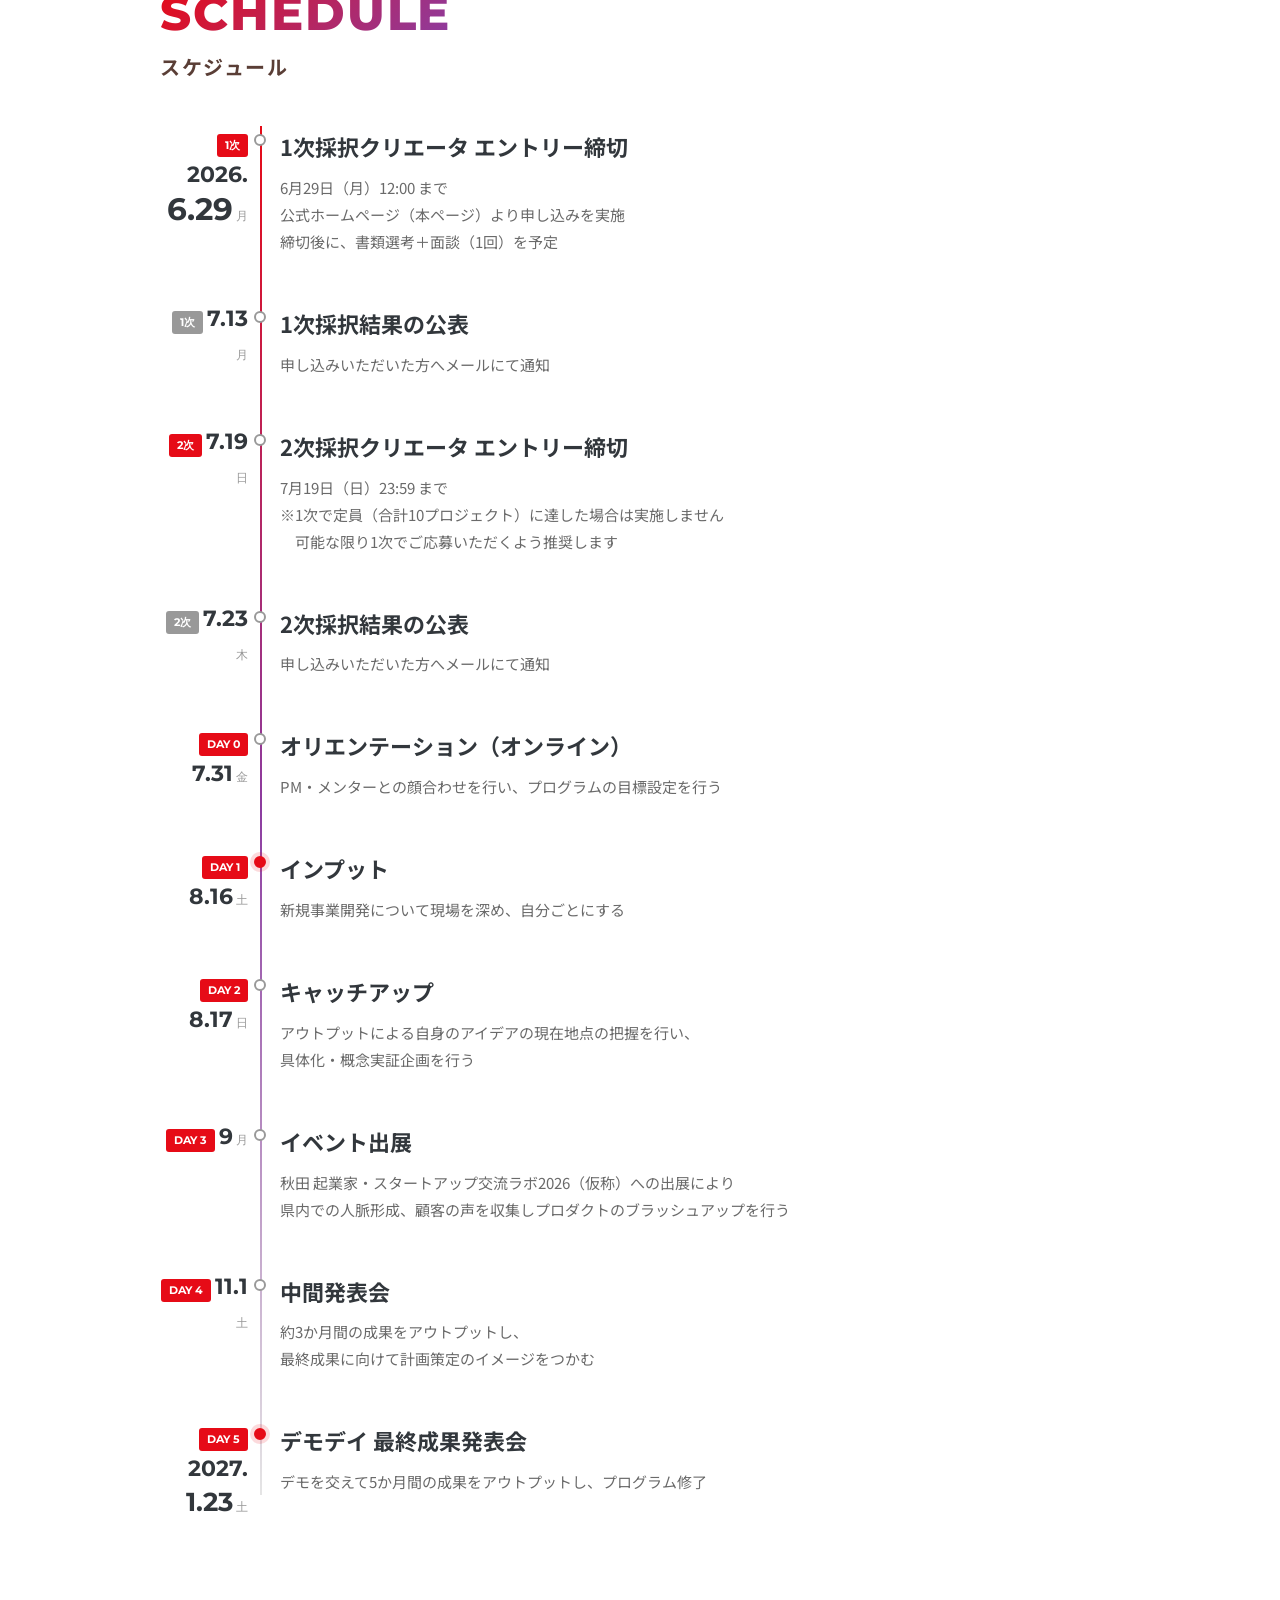
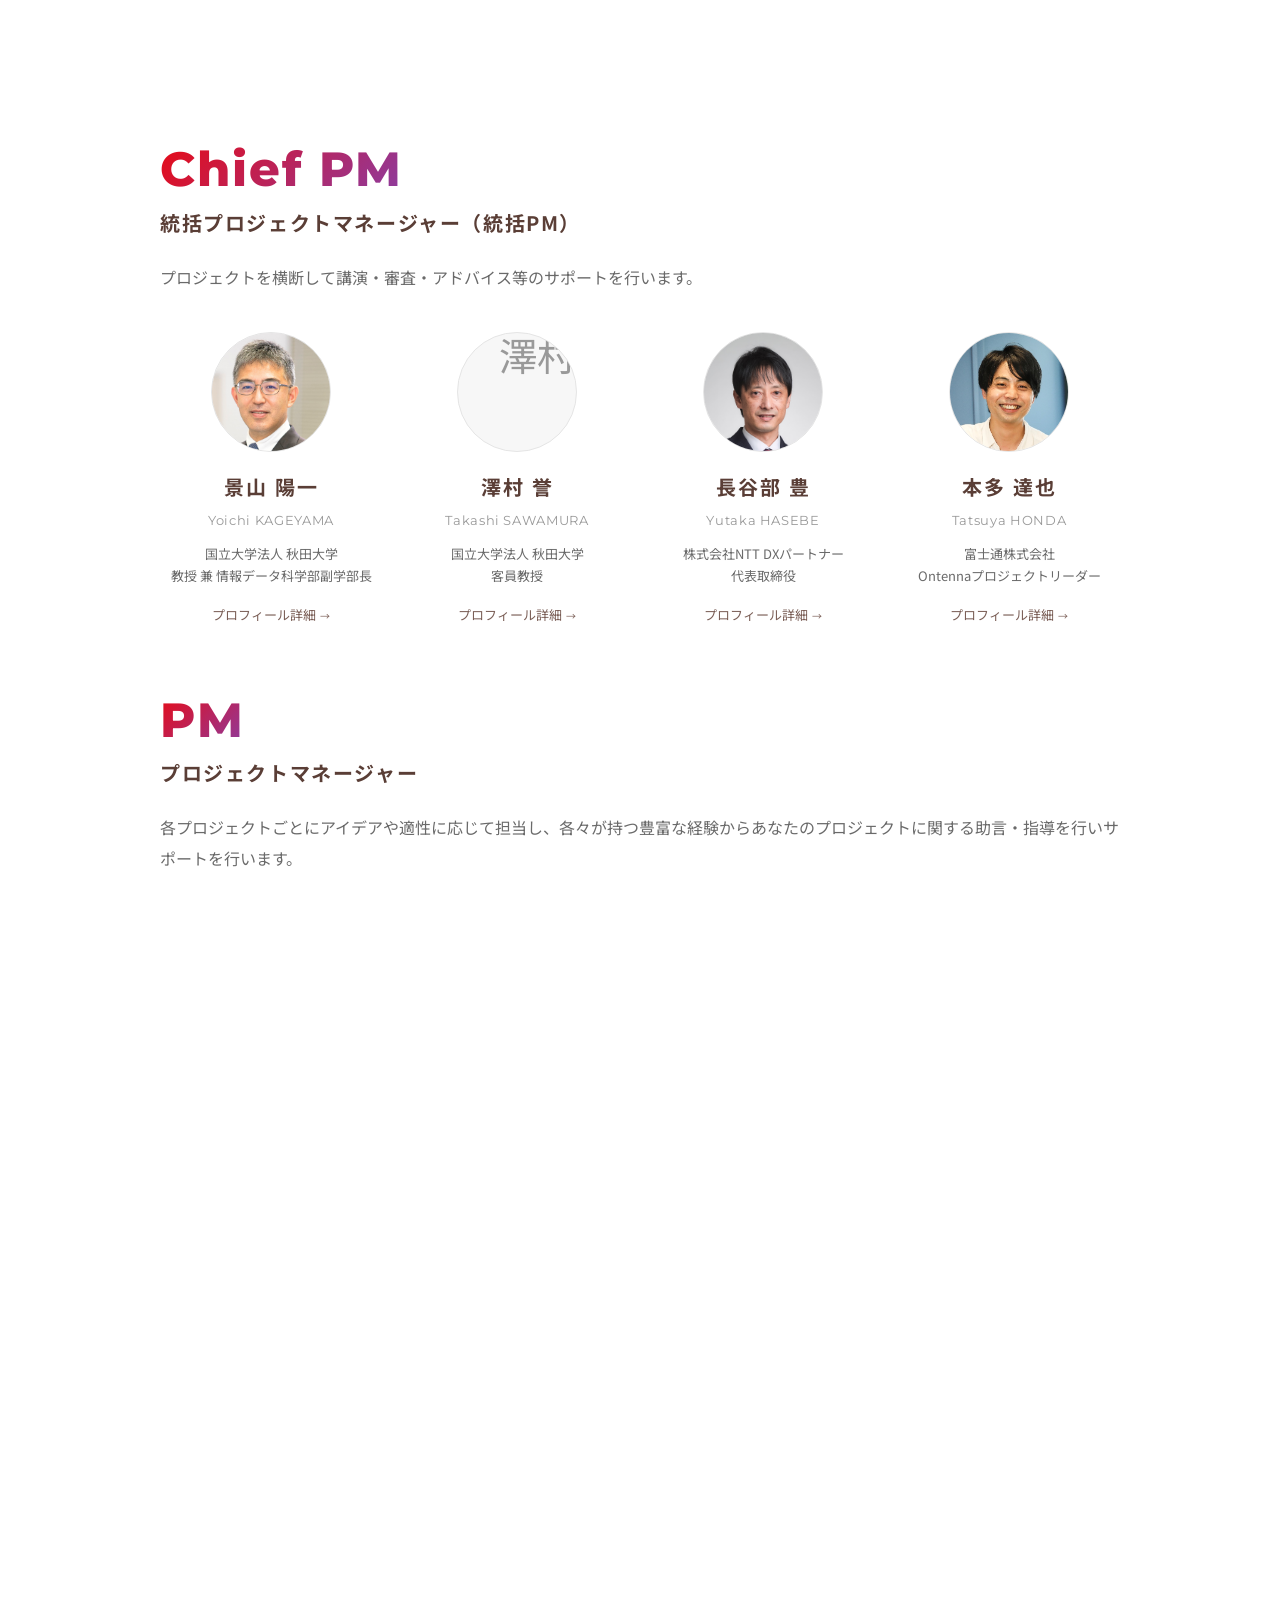
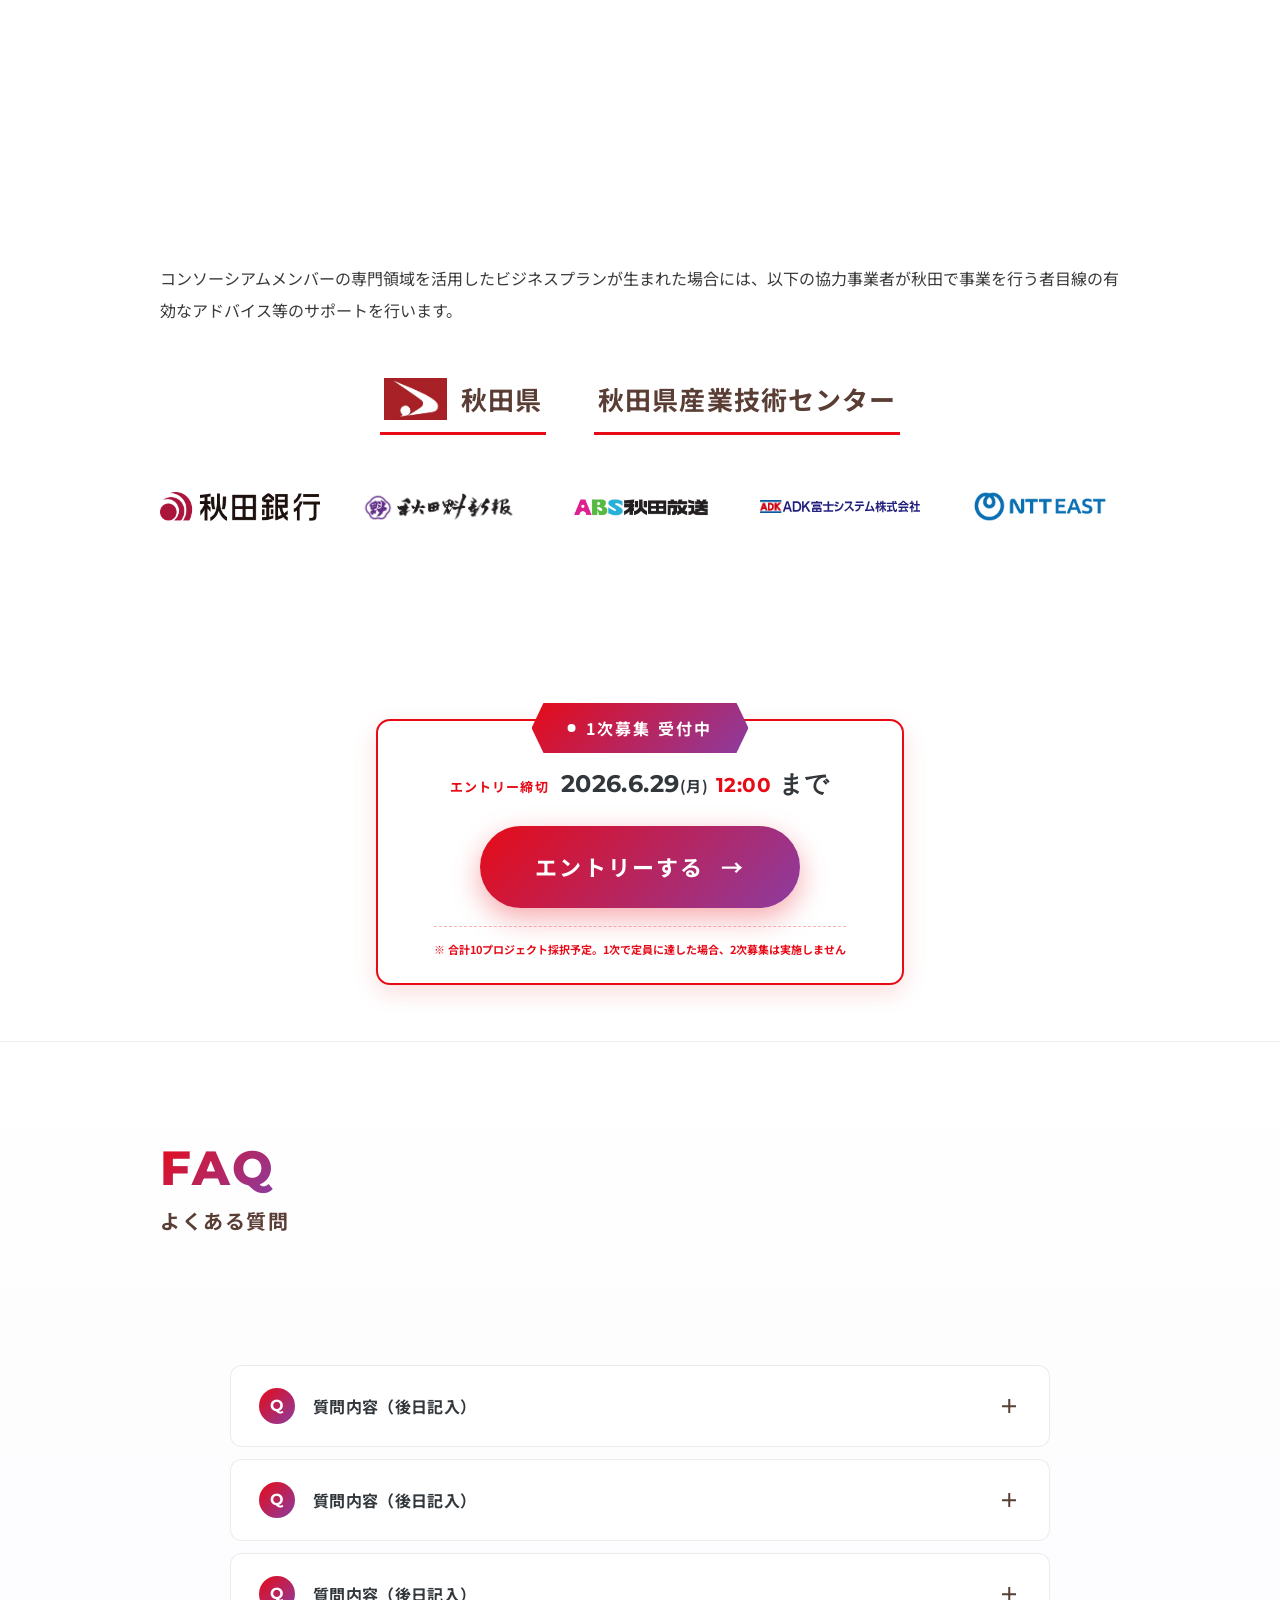
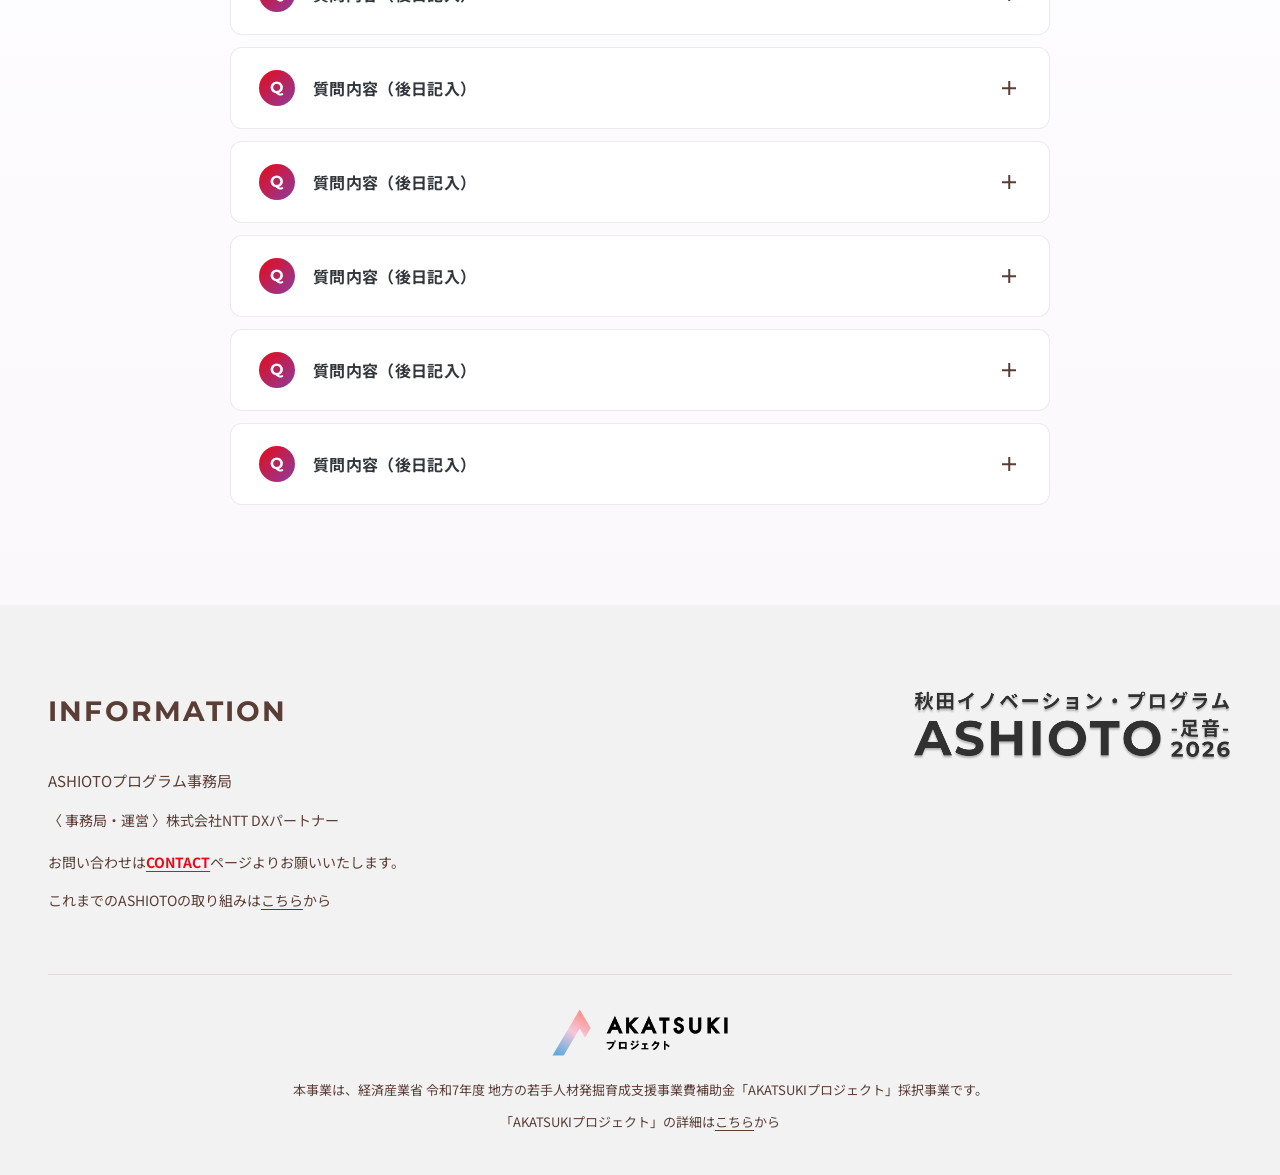
==== commit c60110e7: "Program banner: highlight Not (instead of ビジコン/ピッチ)" ====
--- a/index.html
+++ b/index.html
@@ -130,7 +130,7 @@
     </div>
 
     <div class="program-banner fade-in" style="margin-top: 32px;">
-      <h3>Not<span class="program-banner-amp">ビジコン</span>・Not<span class="program-banner-amp">ピッチ</span></h3>
+      <h3><span class="program-banner-amp">Not</span>ビジコン・<span class="program-banner-amp">Not</span>ピッチ</h3>
       <p>自らのアイデアを具現化したいIT・起業家人材（ローカルイノベーター）を<br>発掘・支援するワークプログラム</p>
     </div>
 
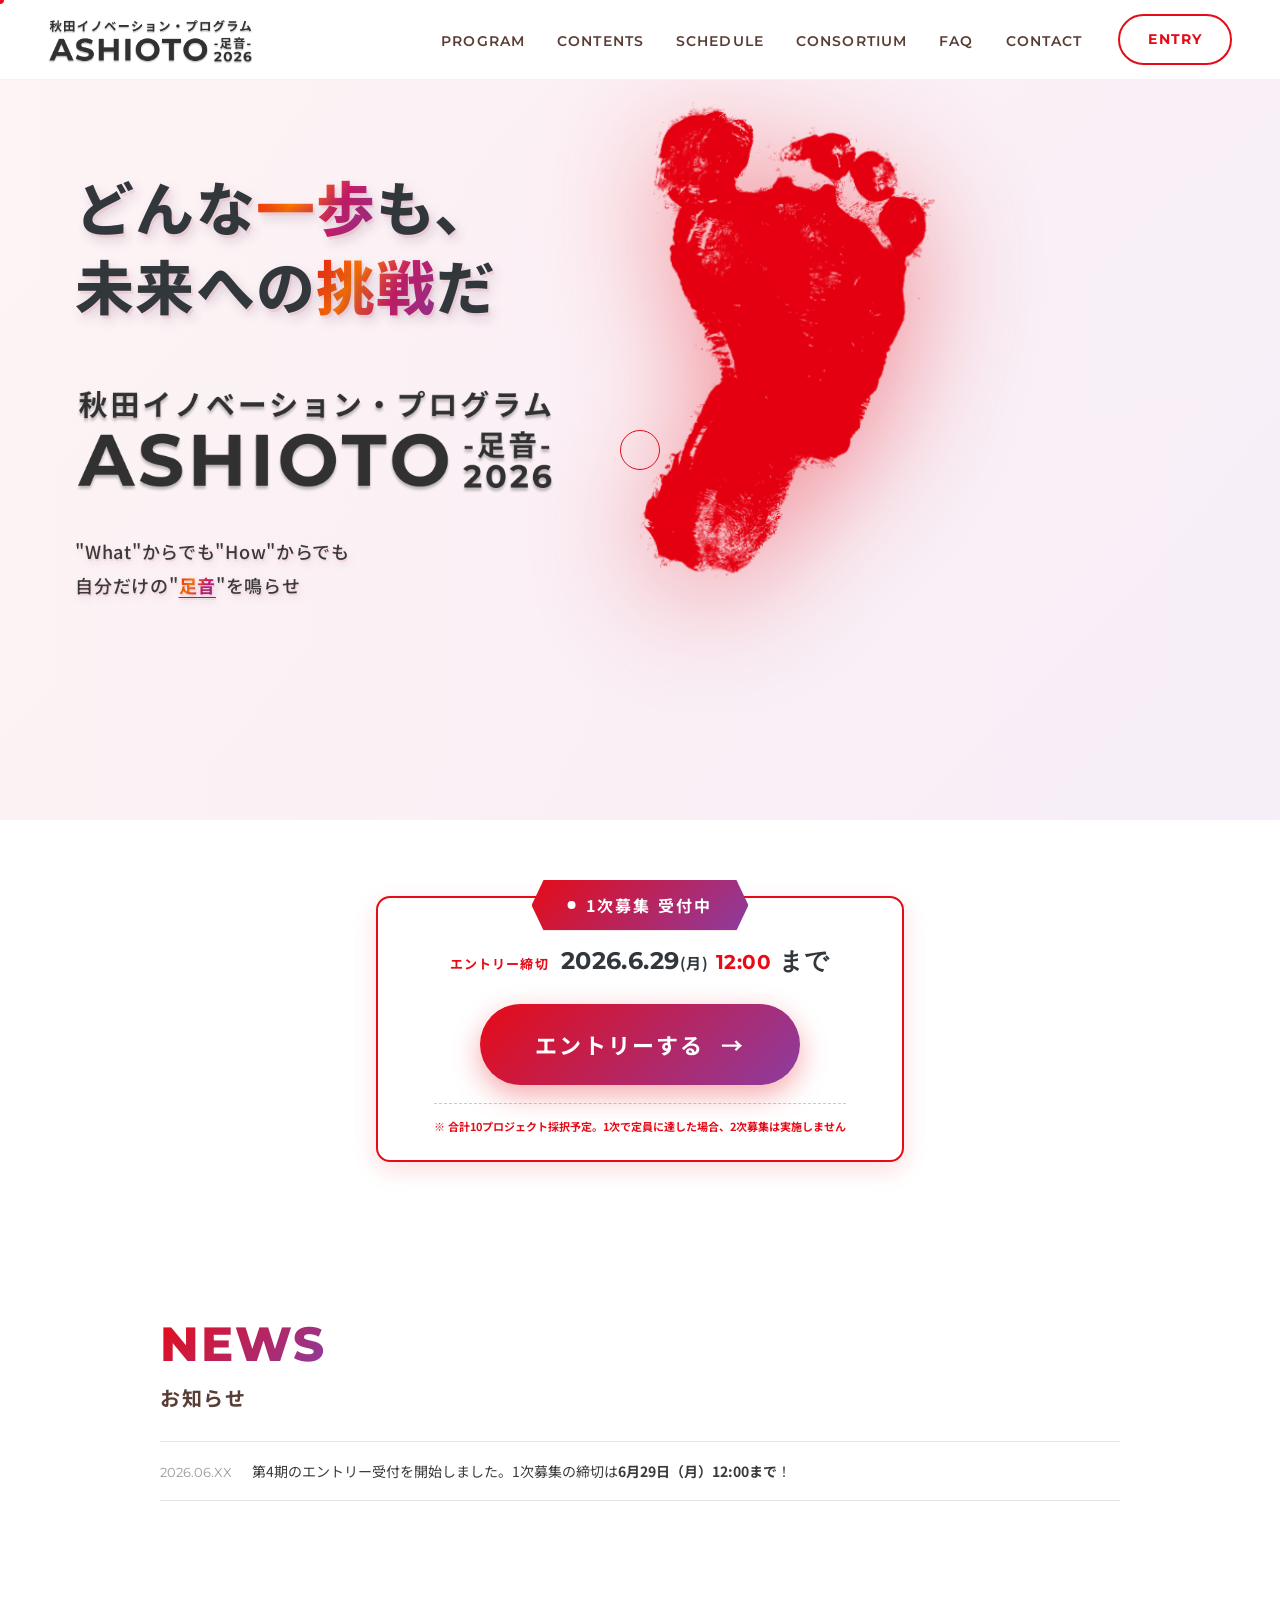
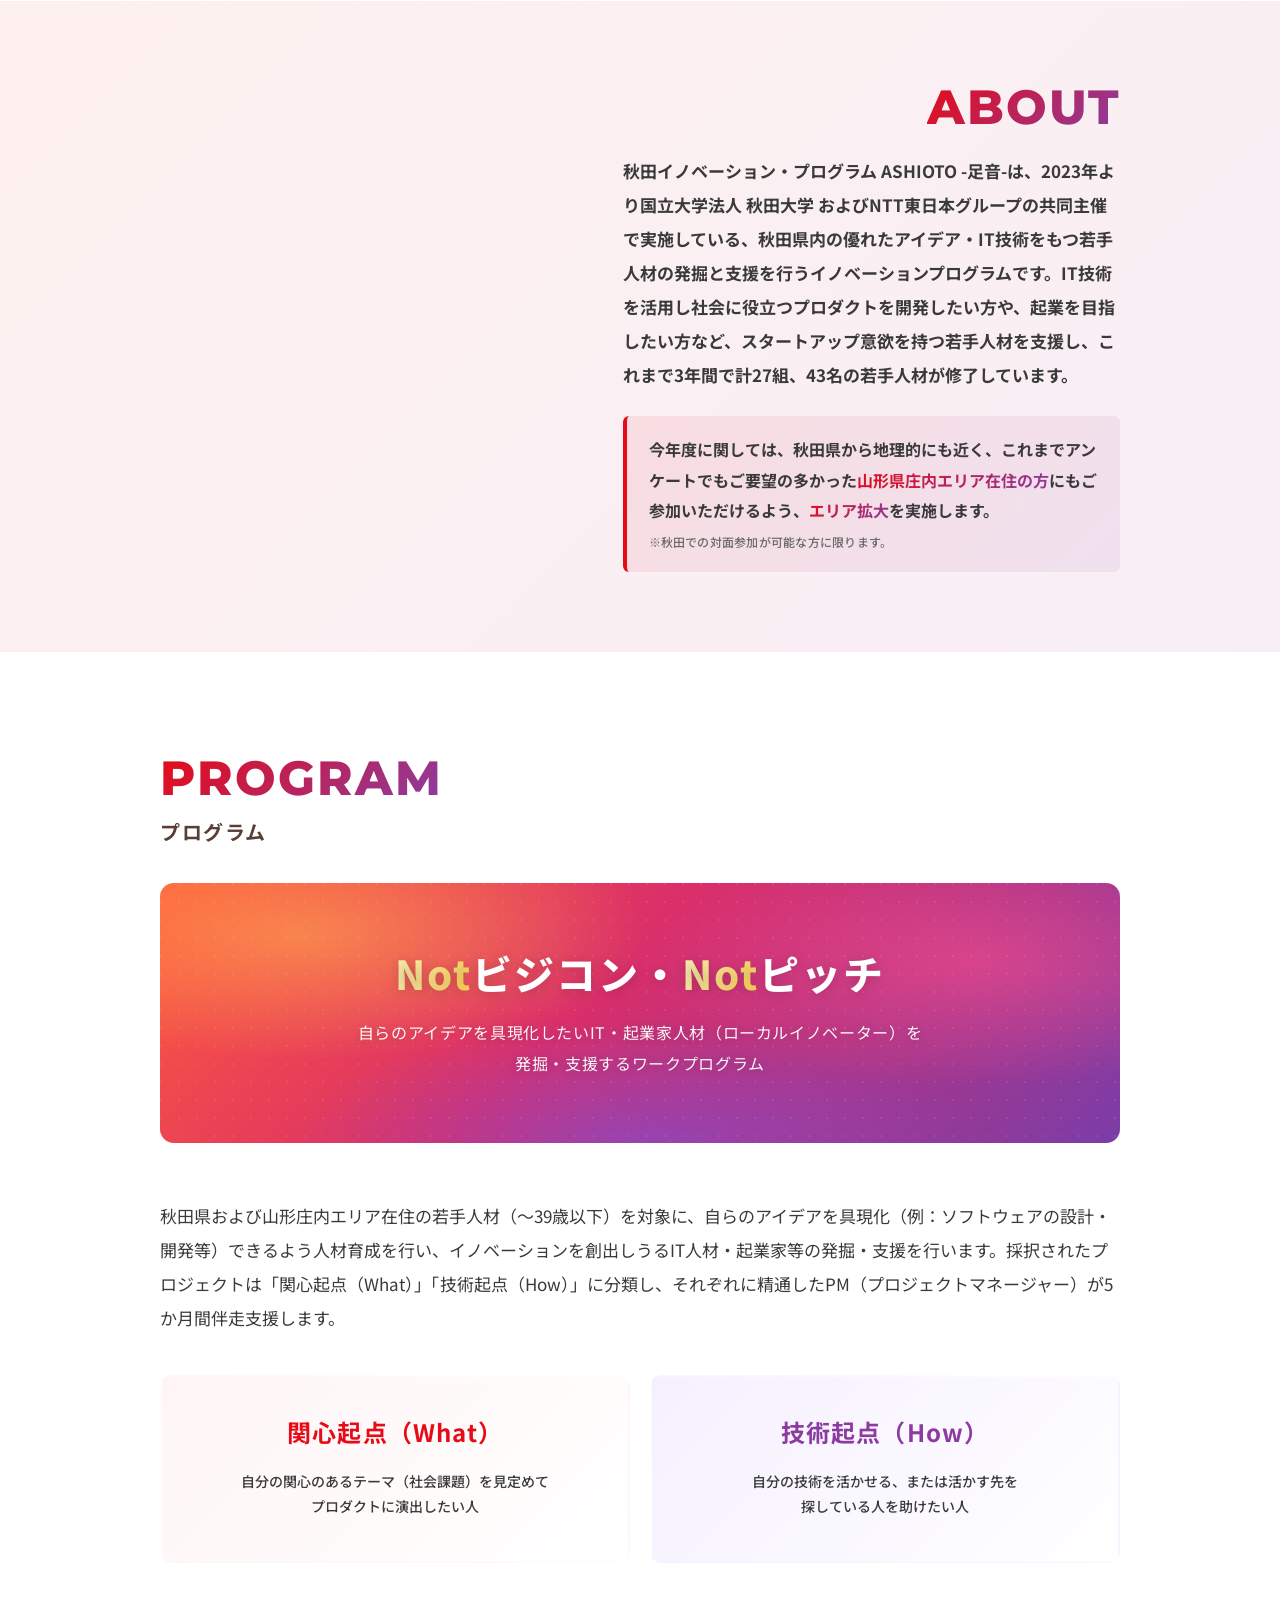
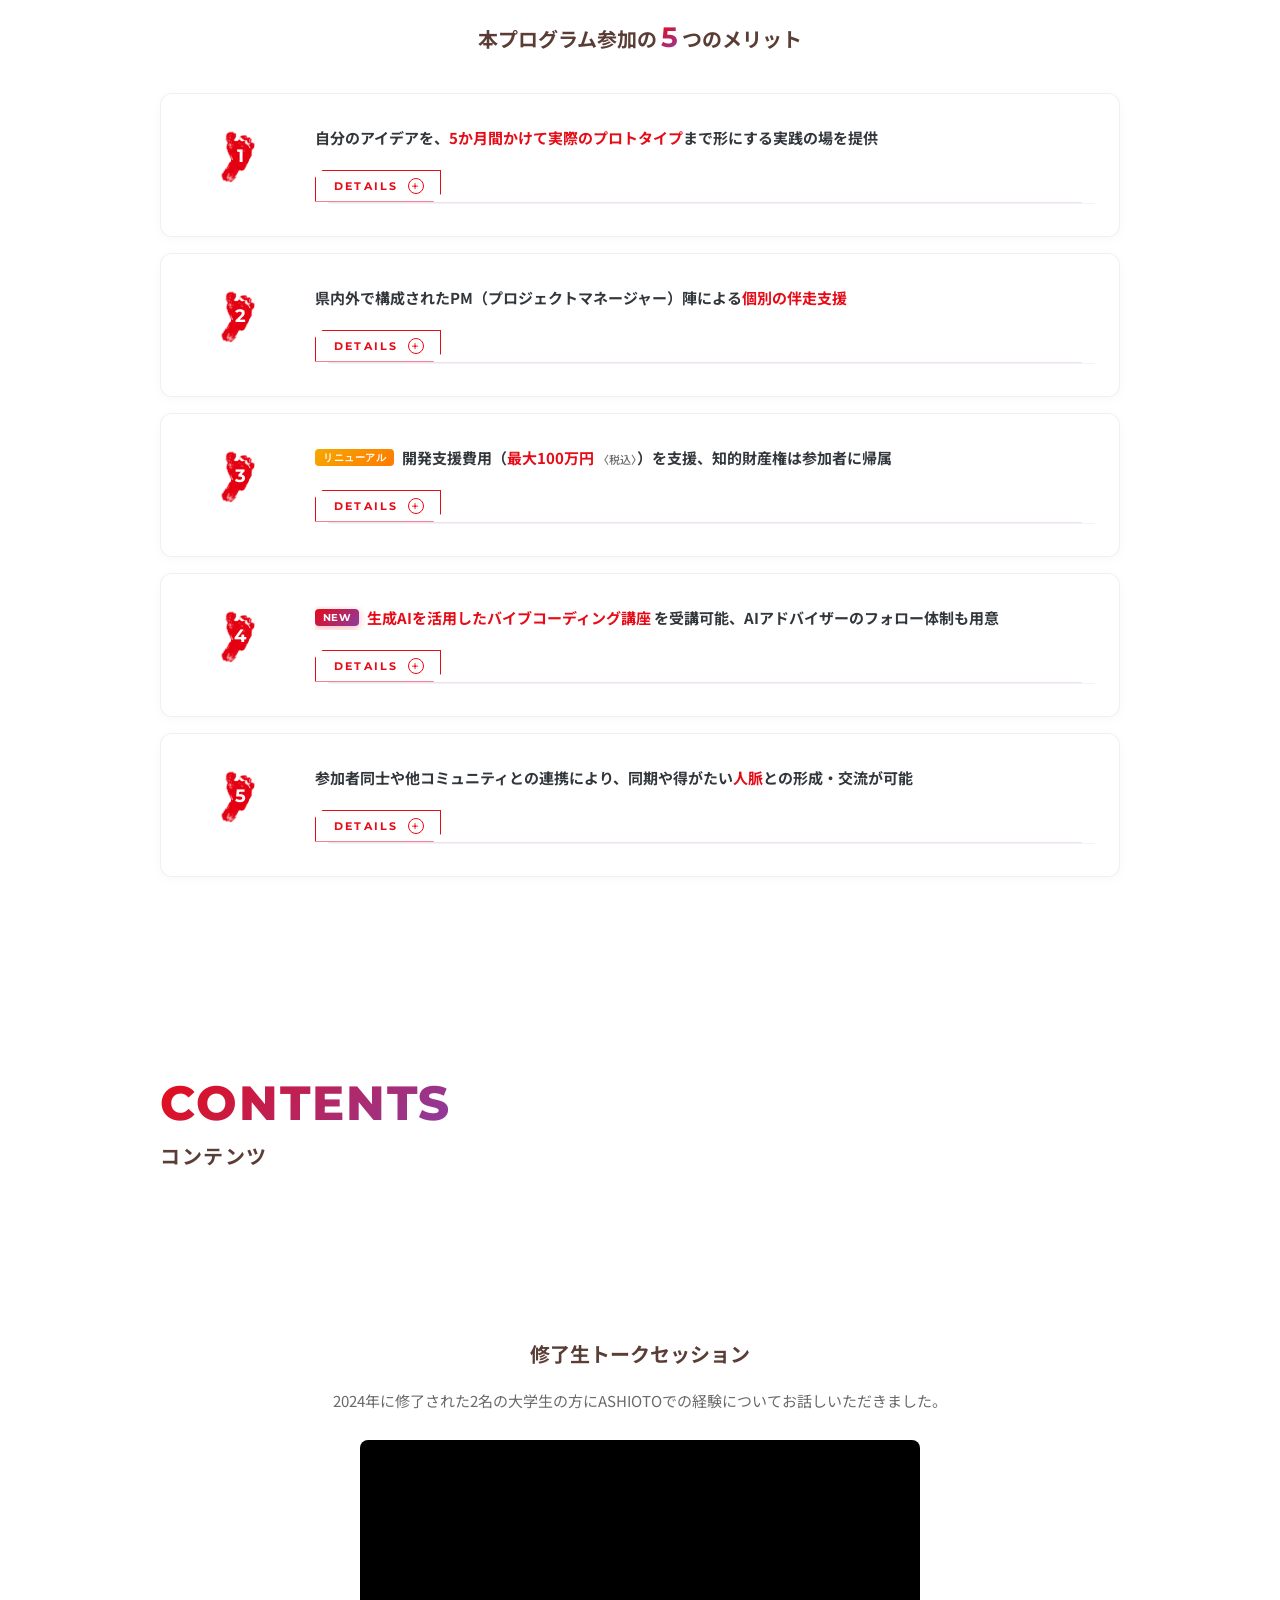
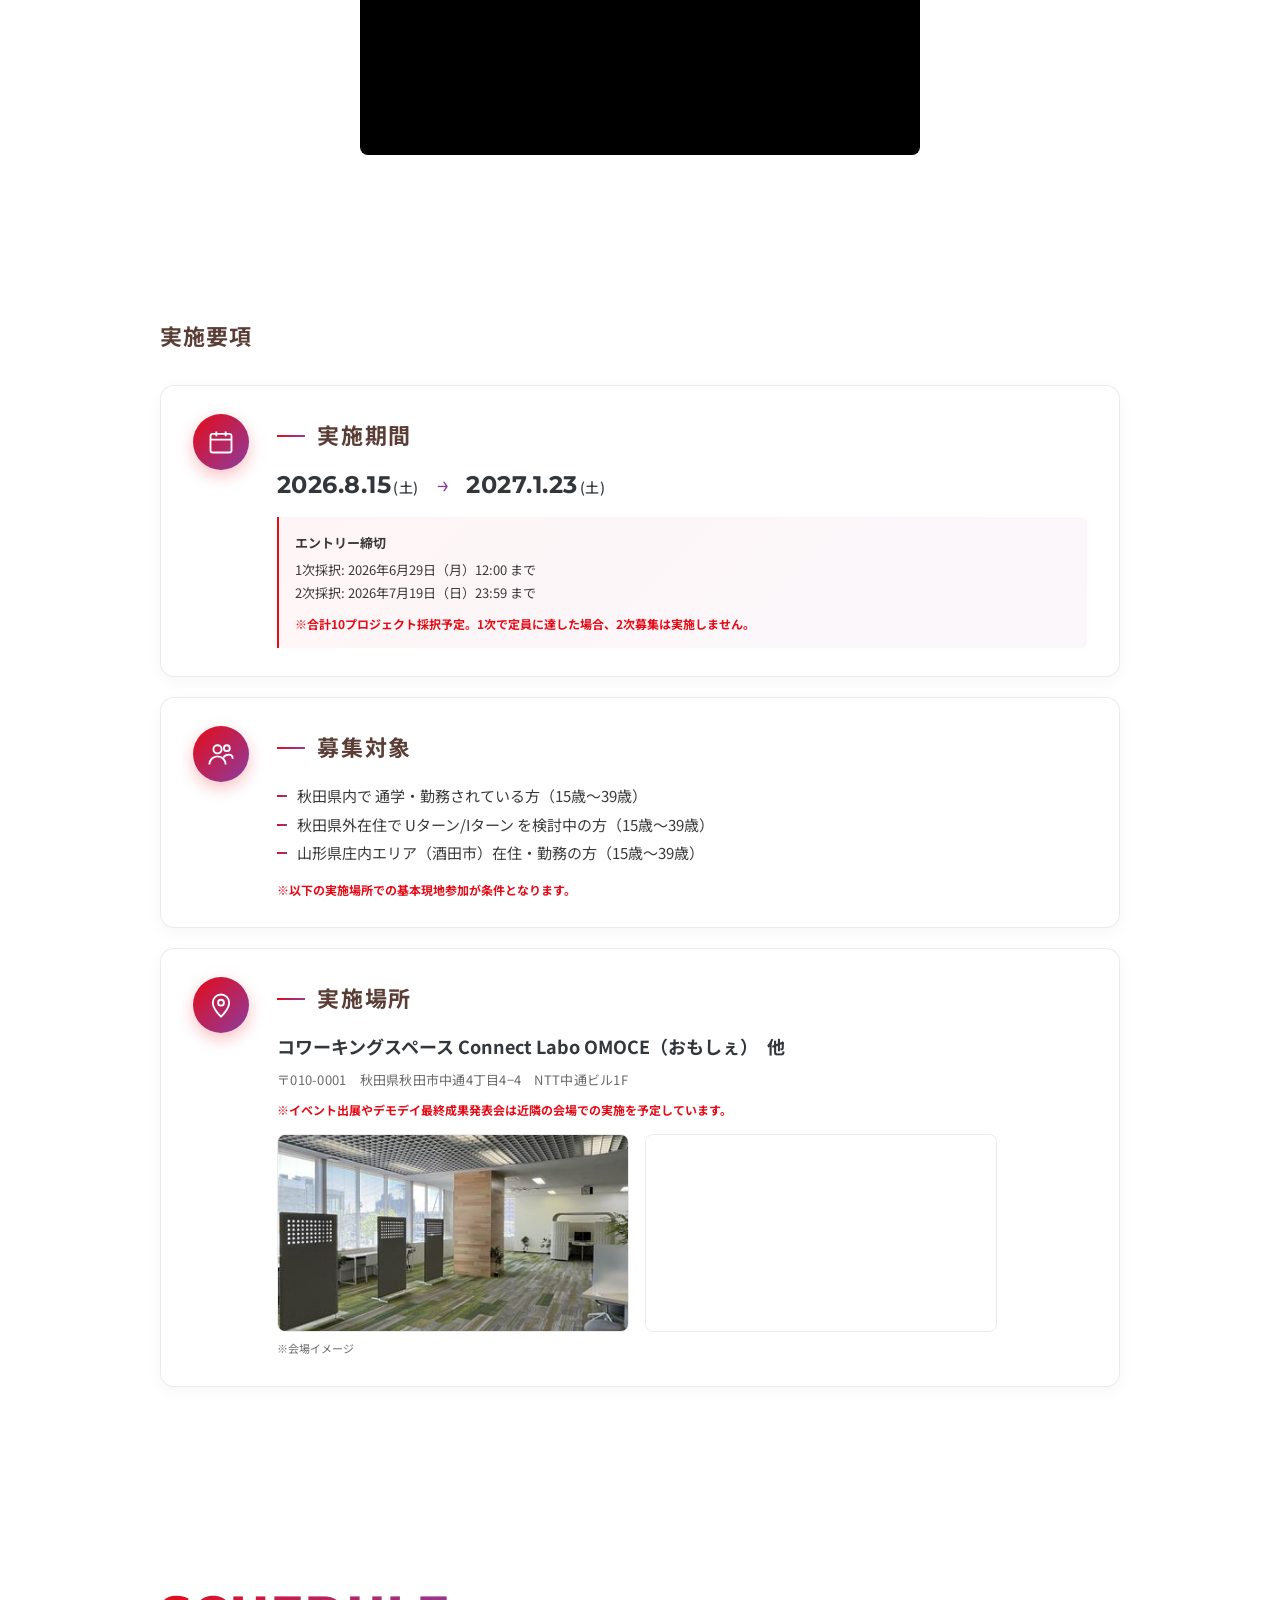
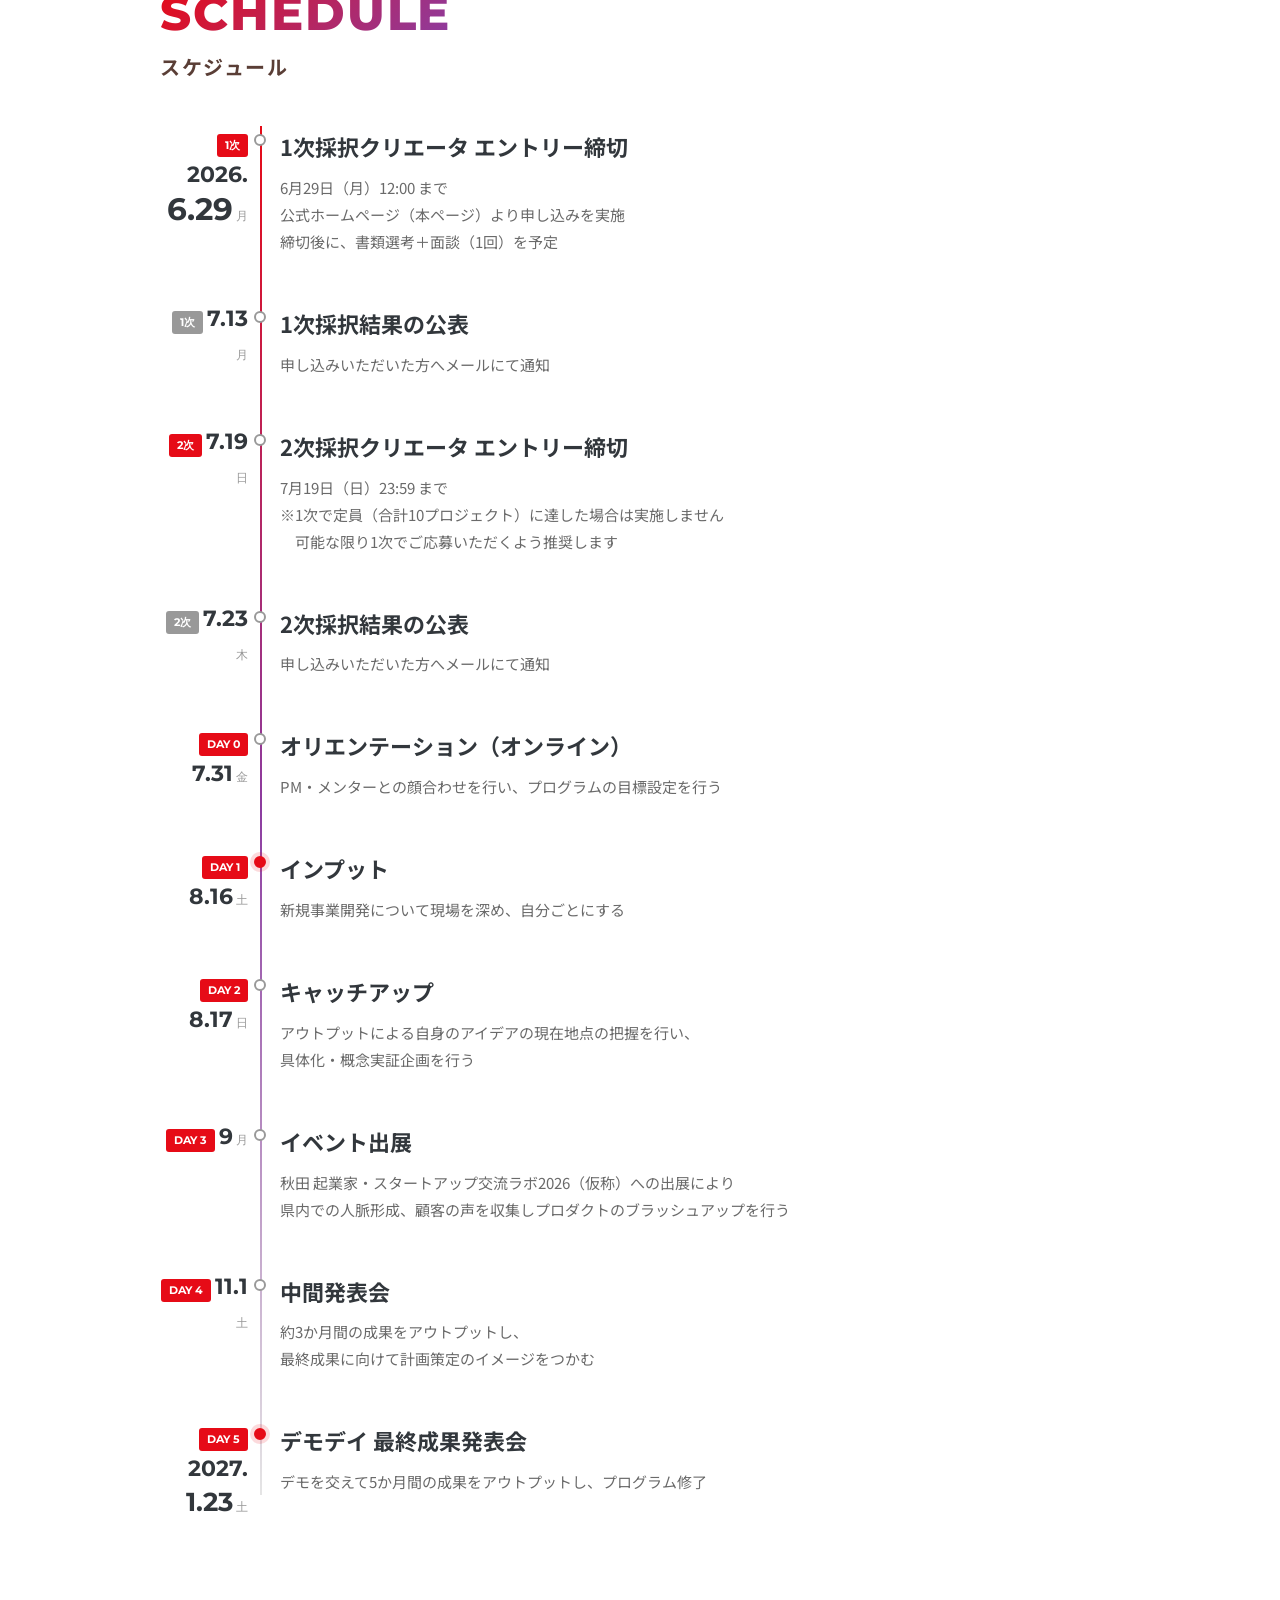
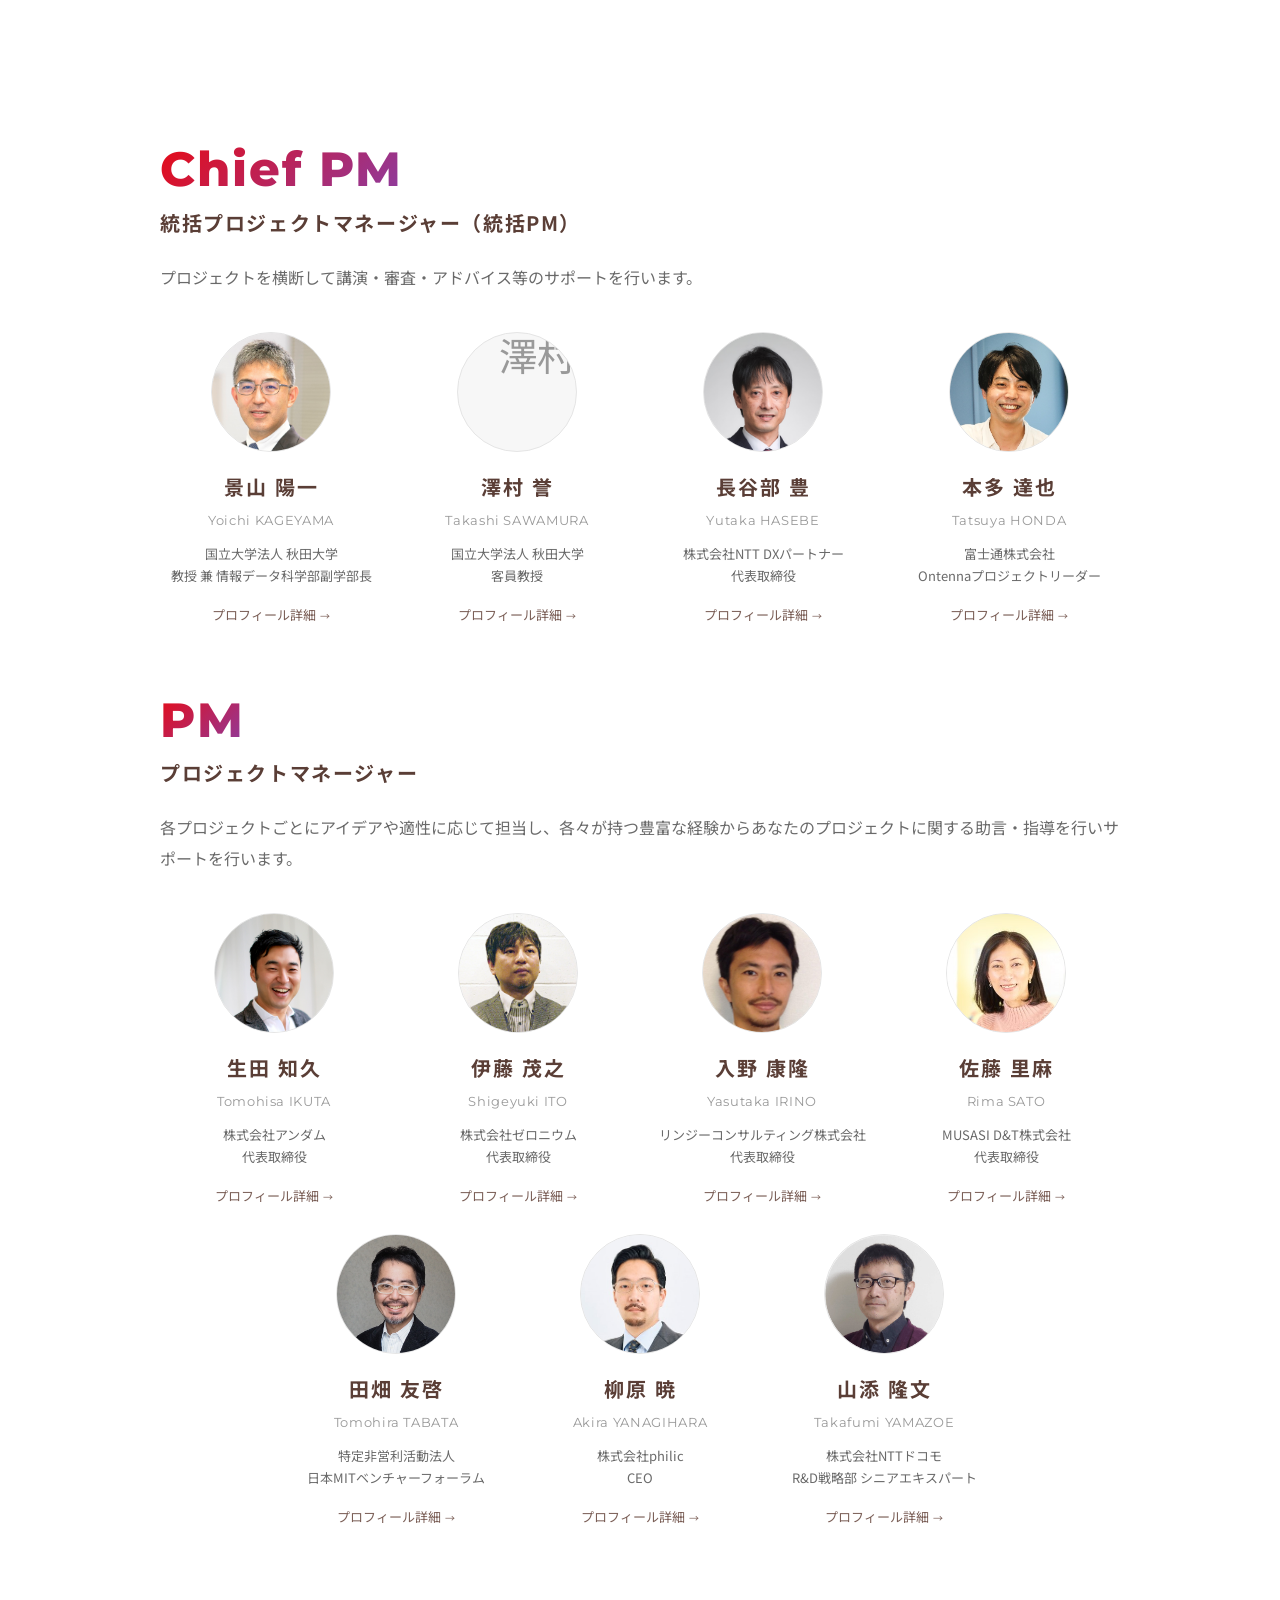
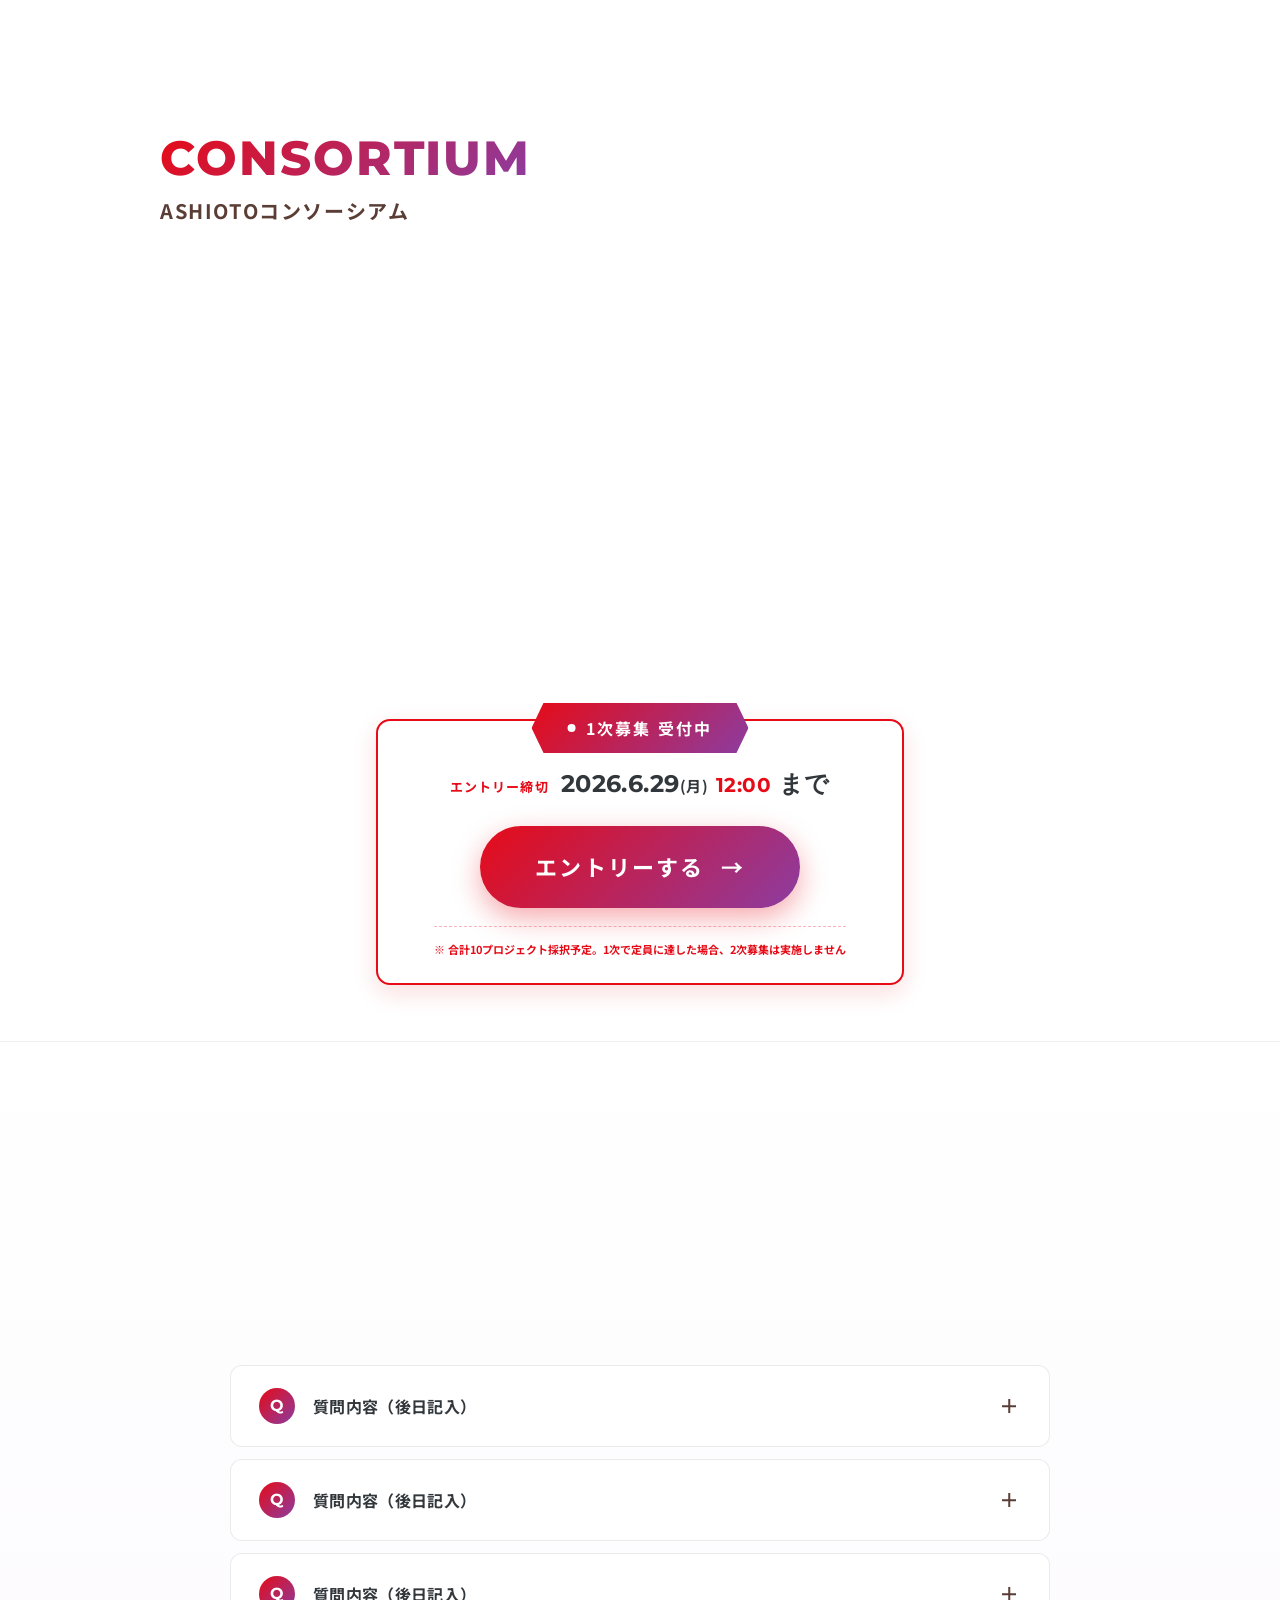
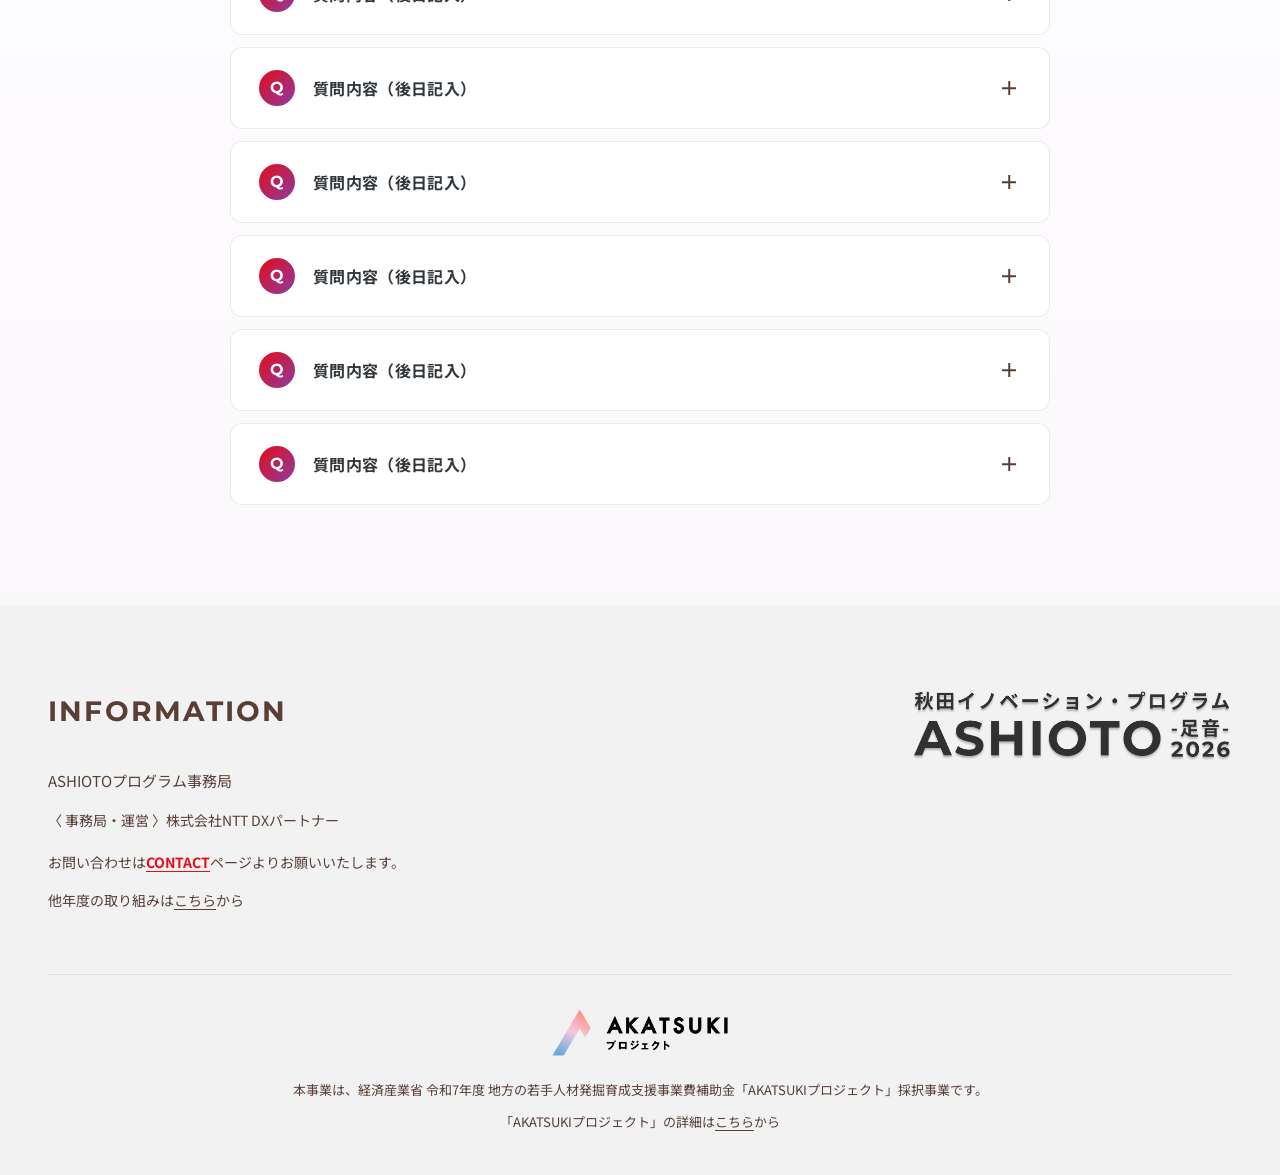
==== commit 73cf87b9: "Footer: rephrase past works link text" ====
--- a/index.html
+++ b/index.html
@@ -686,7 +686,7 @@
       <p class="footer-office-name">ASHIOTOプログラム事務局</p>
       <p class="footer-office-label">〈 事務局・運営 〉株式会社NTT DXパートナー</p>
       <p class="footer-office-contact">お問い合わせは<a href="contact.html">CONTACT</a>ページよりお願いいたします。</p>
-      <p class="footer-office-link">これまでのASHIOTOの取り組みは<a href="https://akatsuki-akita-innovation.studio.site/" target="_blank" rel="noopener">こちら</a>から</p>
+      <p class="footer-office-link">他年度の取り組みは<a href="https://akatsuki-akita-innovation.studio.site/" target="_blank" rel="noopener">こちら</a>から</p>
     </div>
     <div class="footer-brand">
       <img src="assets/images/logo 2026.png" alt="秋田イノベーション・プログラム ASHIOTO -足音- 2026" class="footer-brand-logo">
